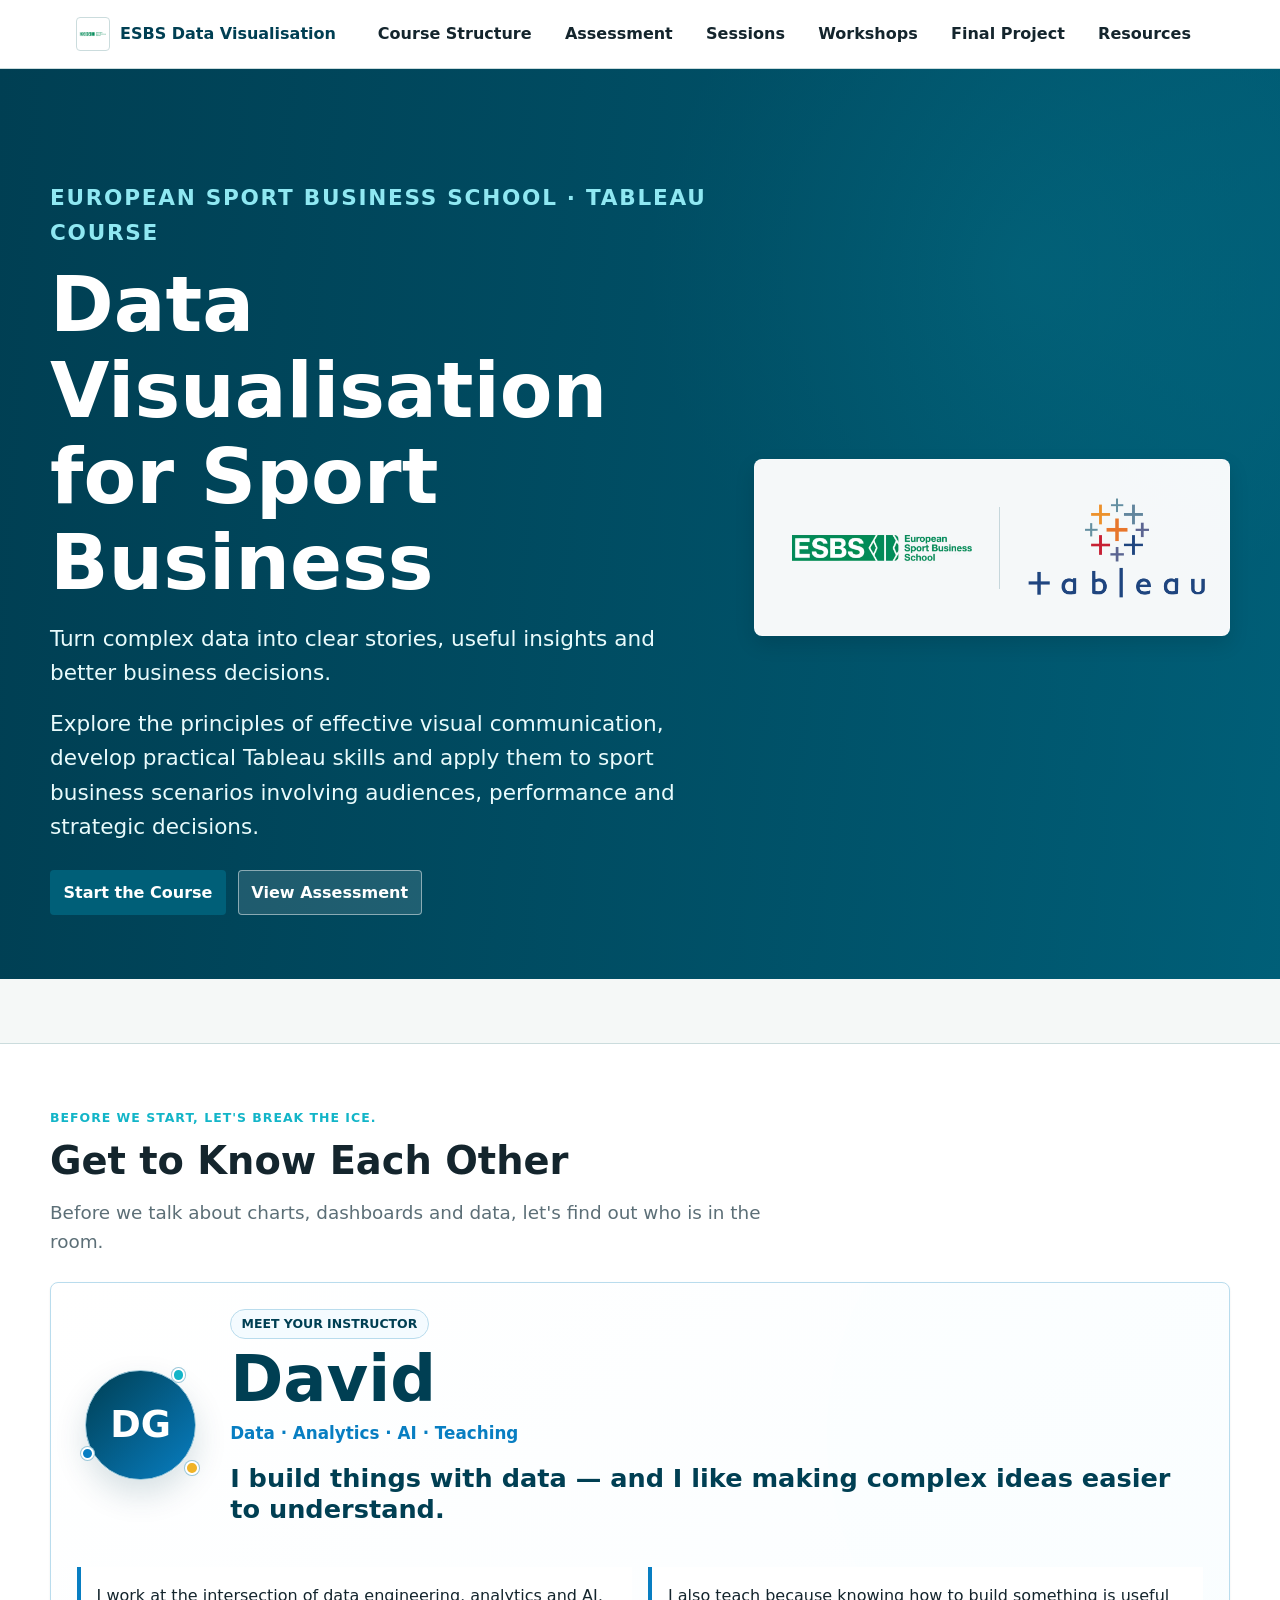
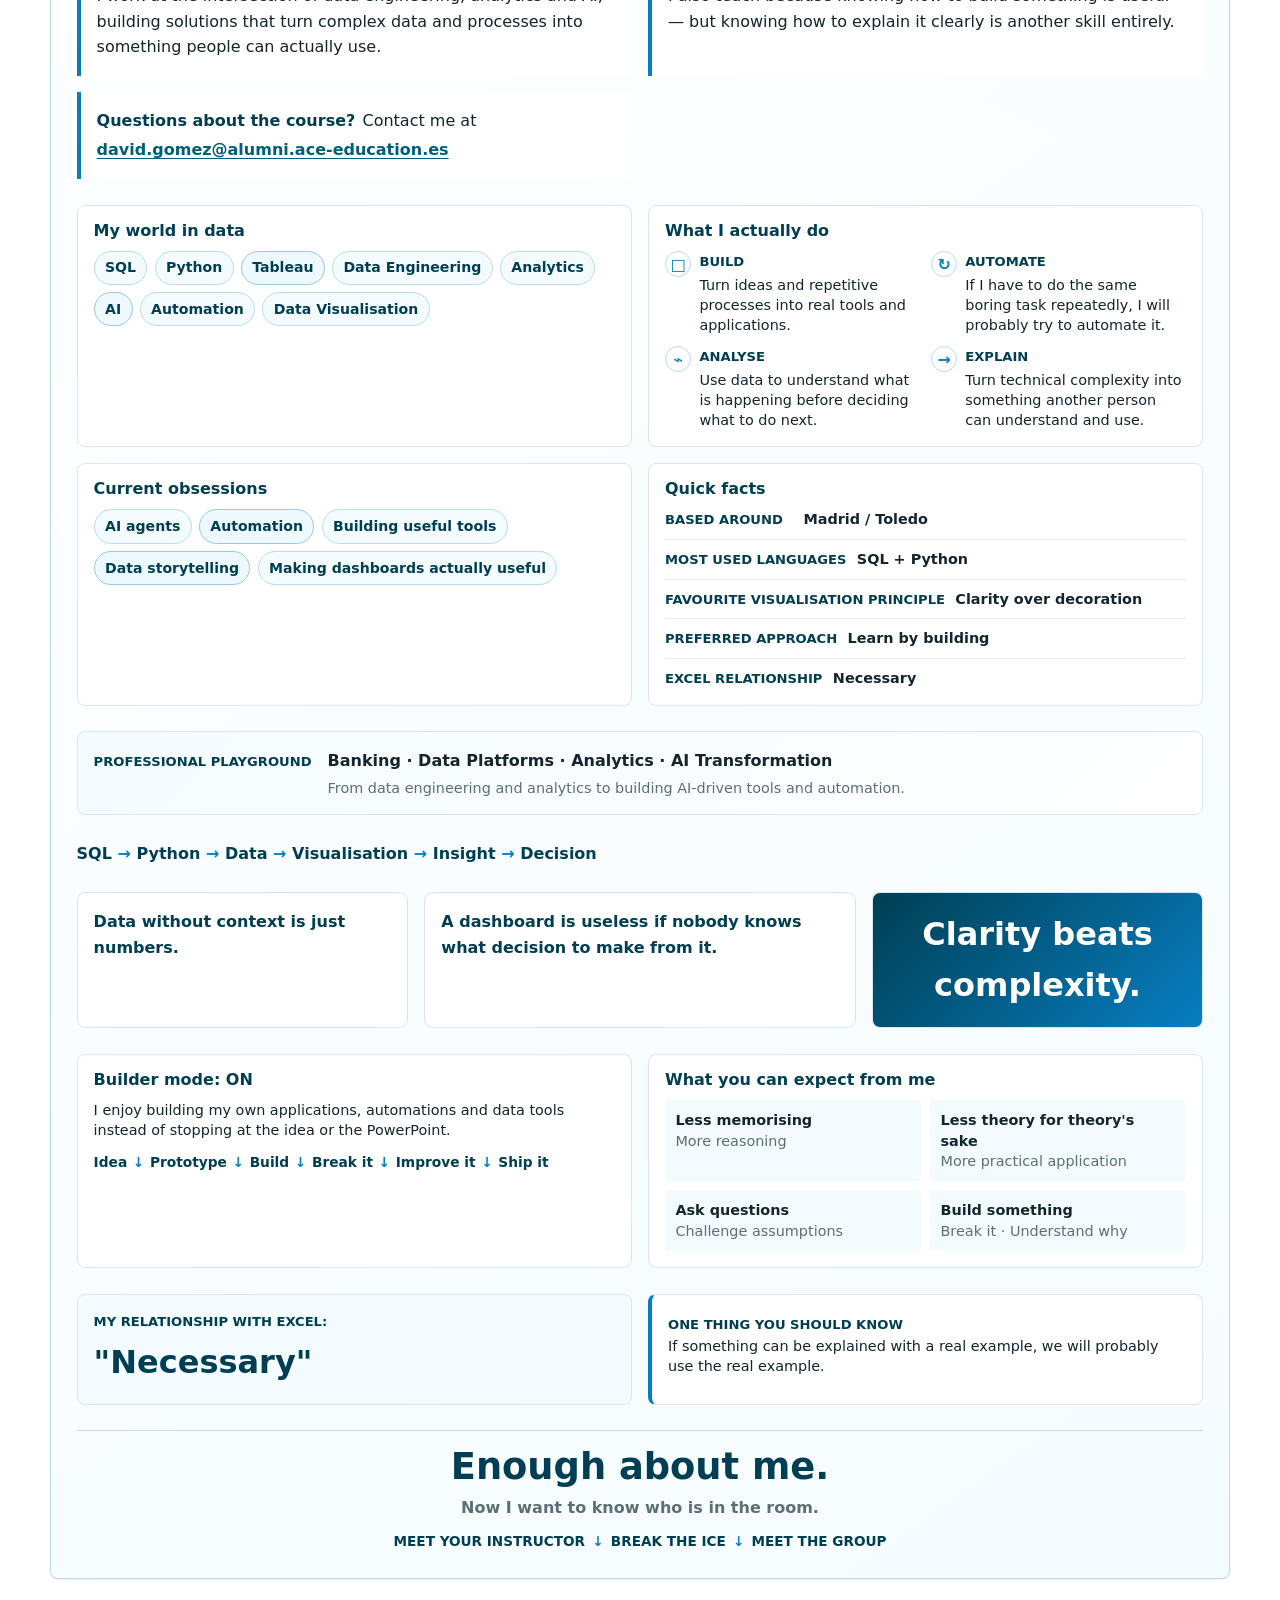
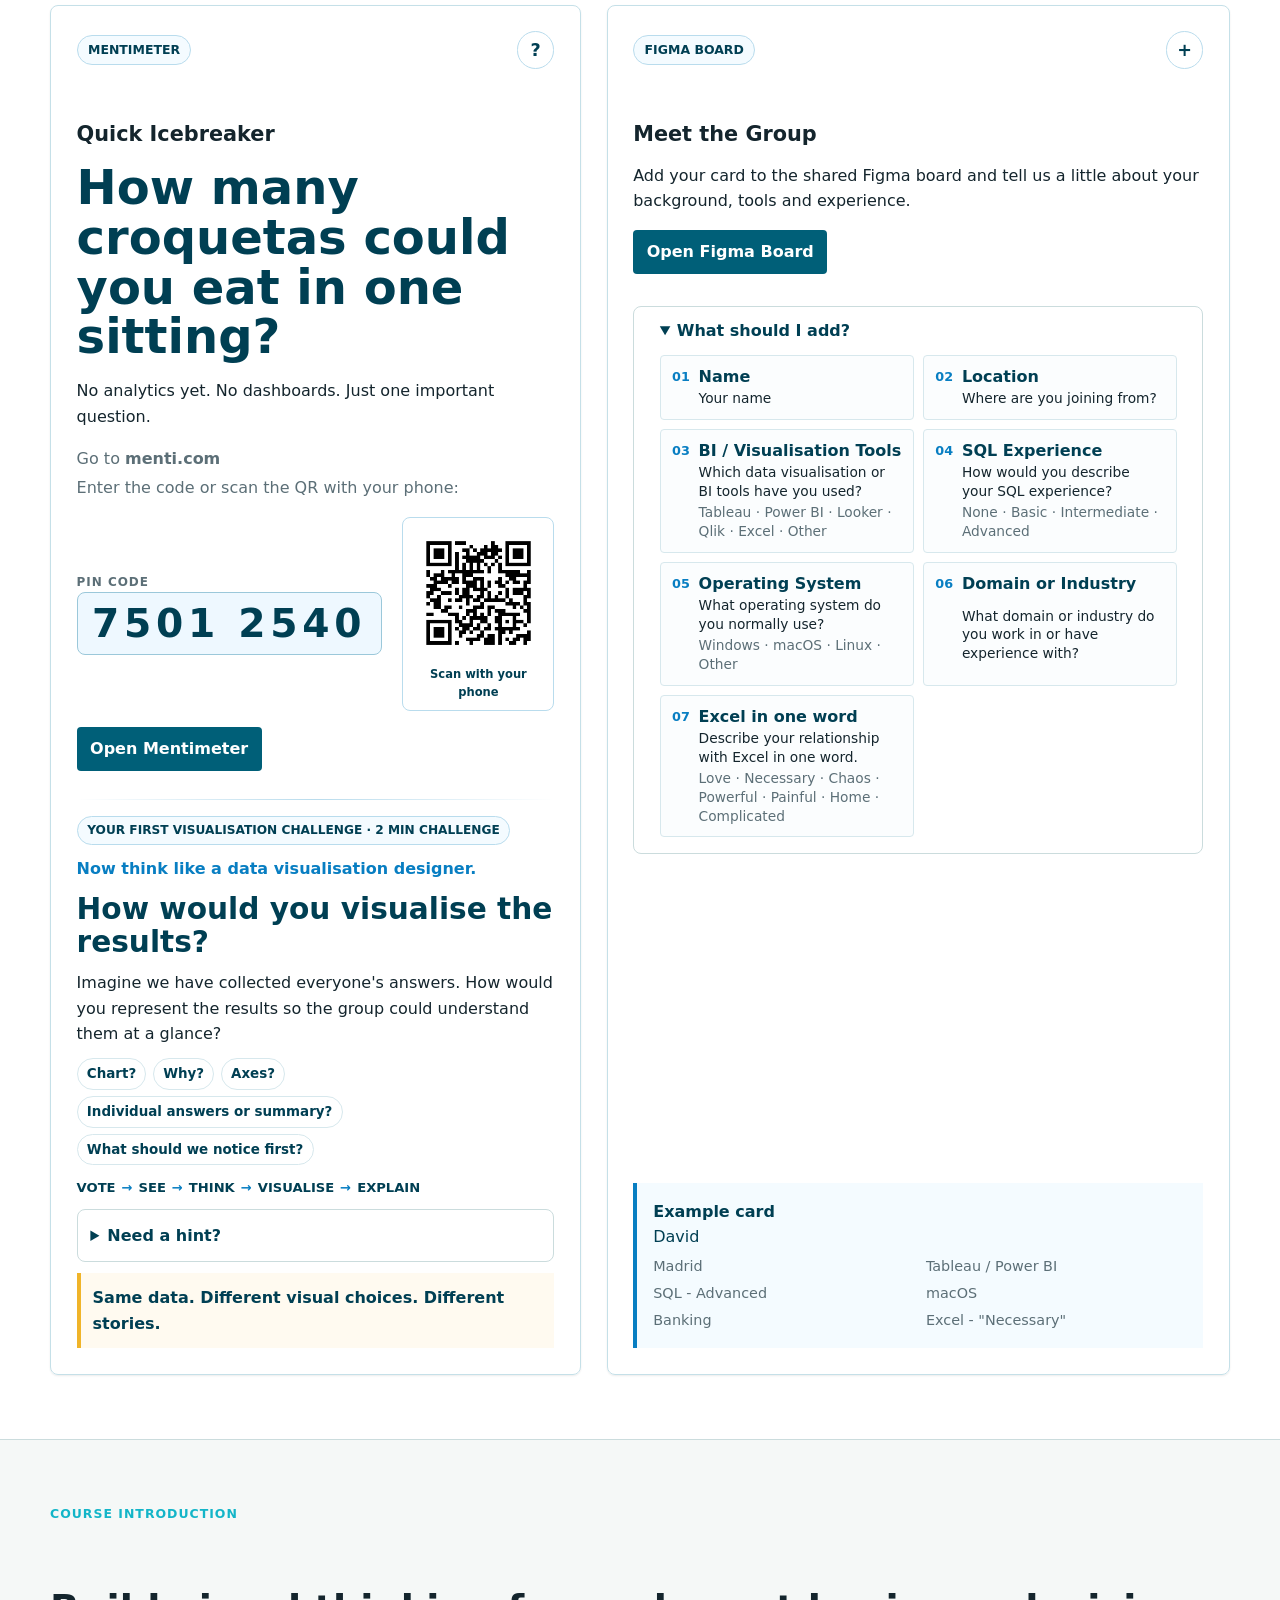
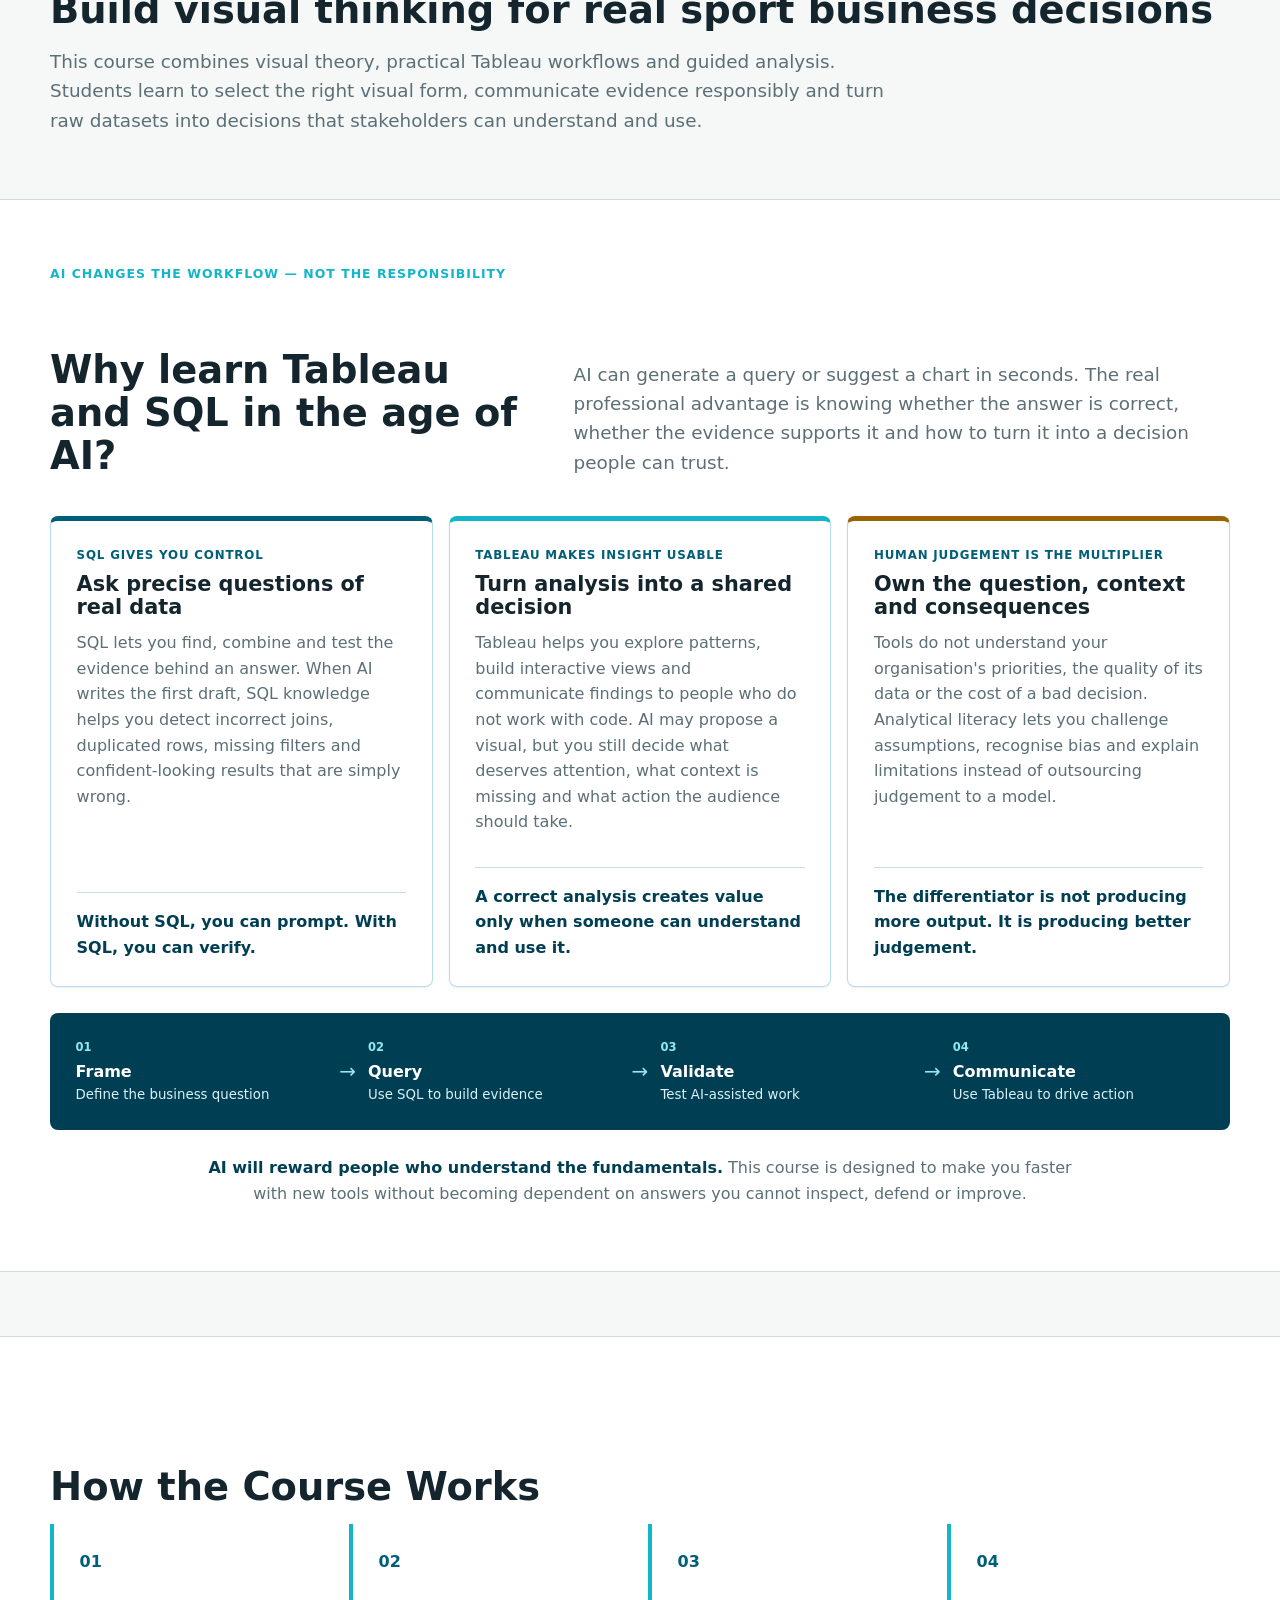
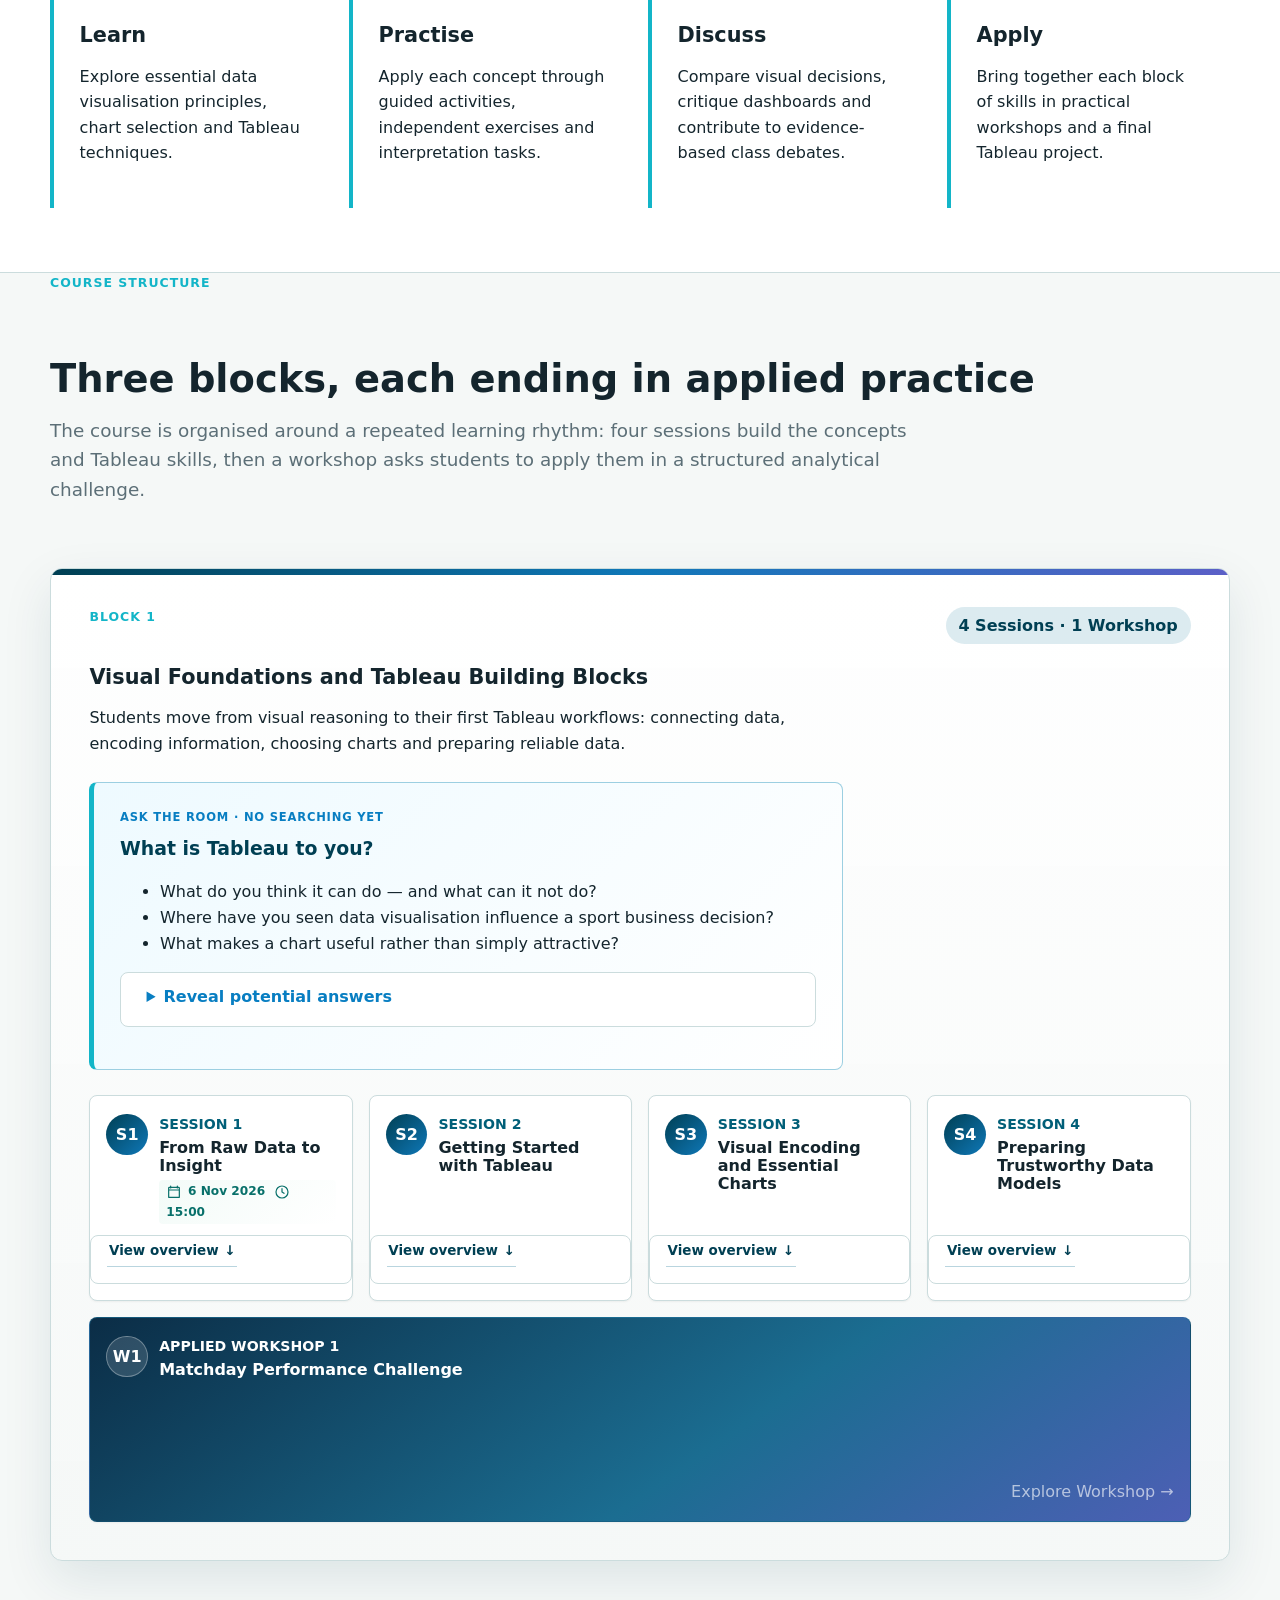
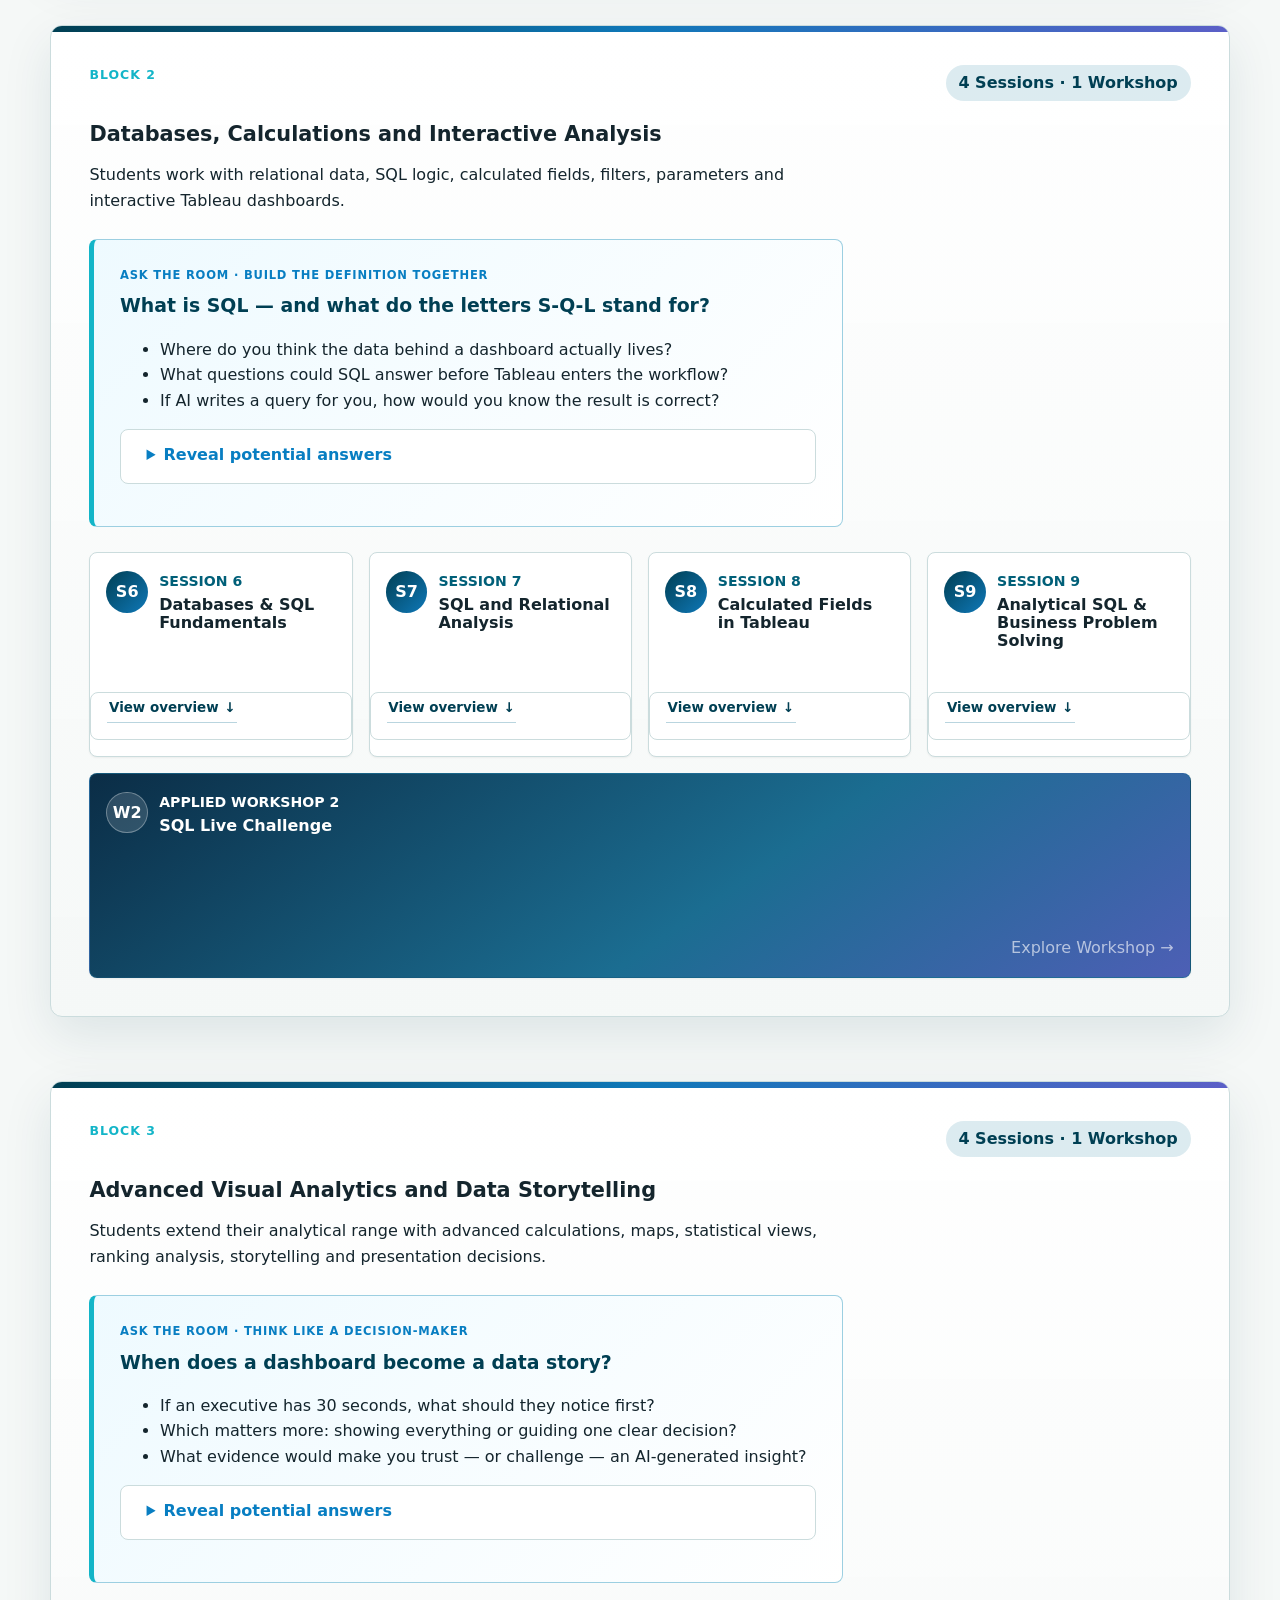
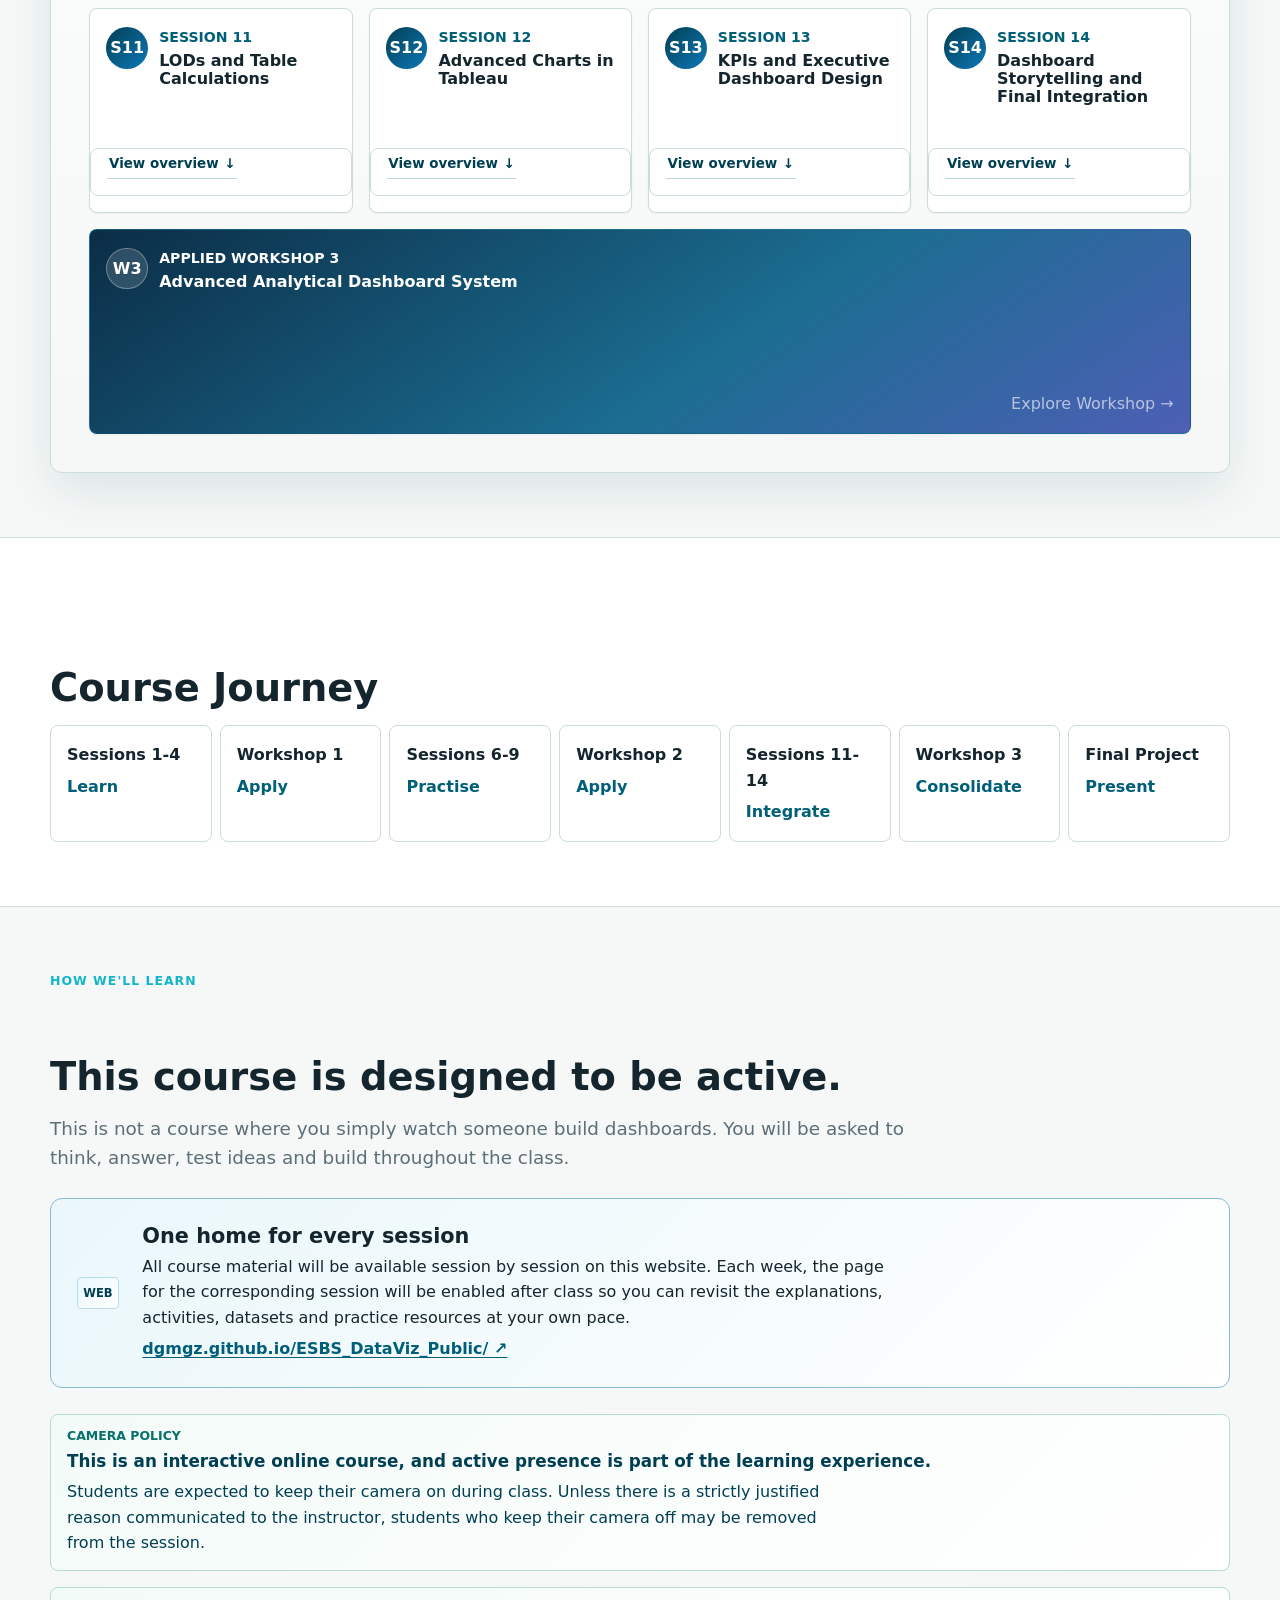
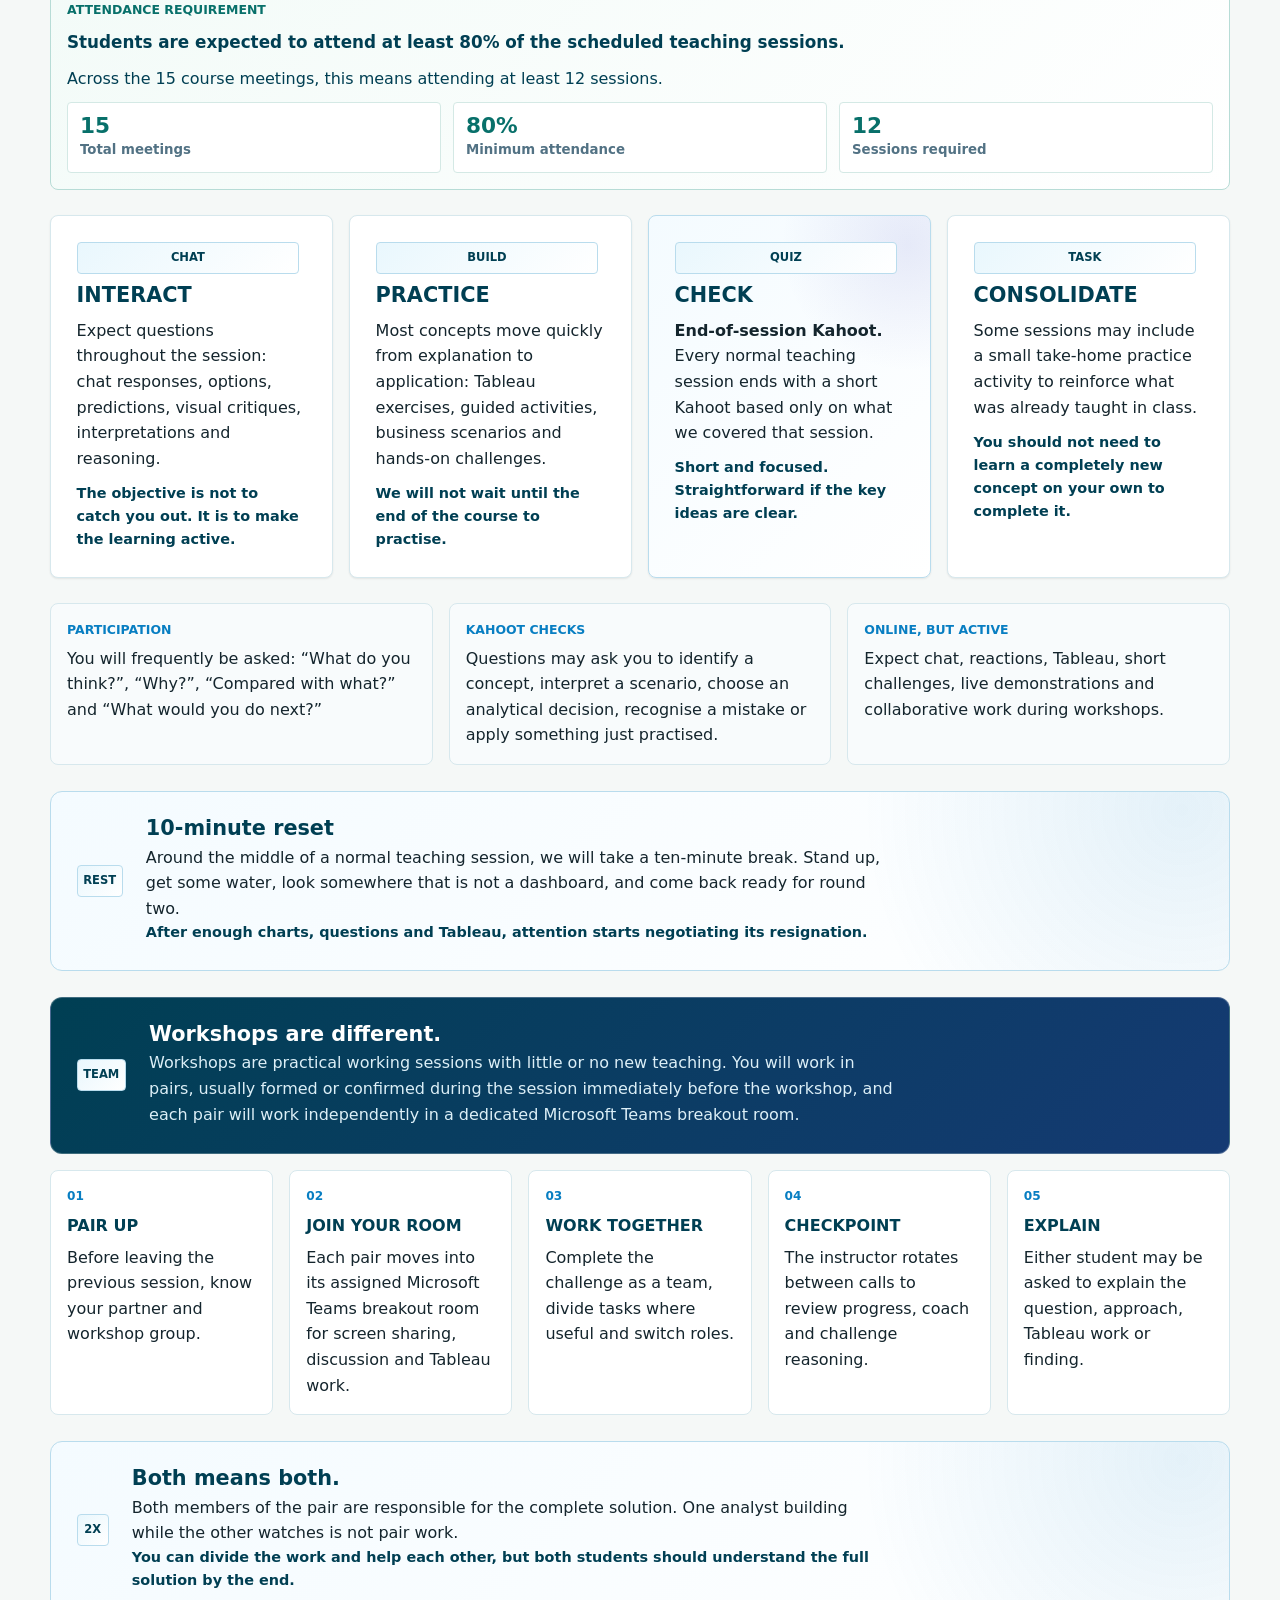
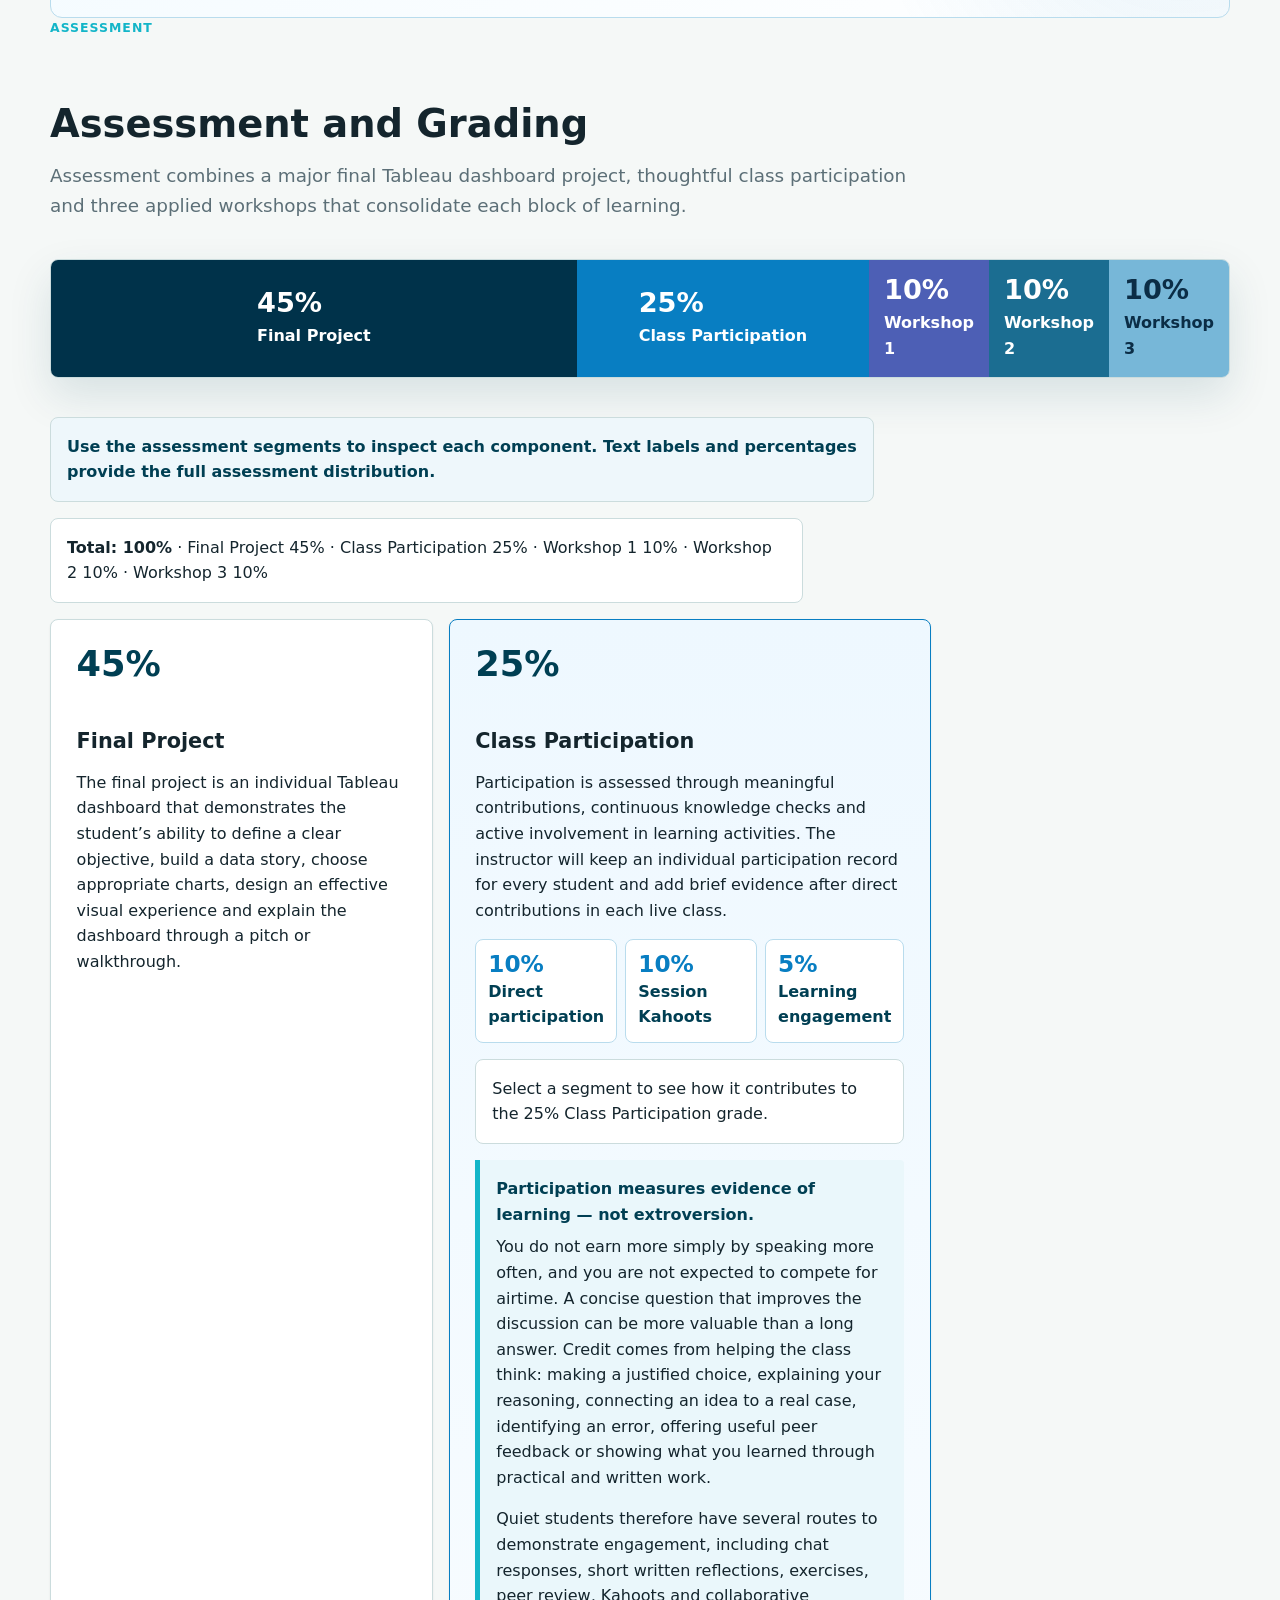
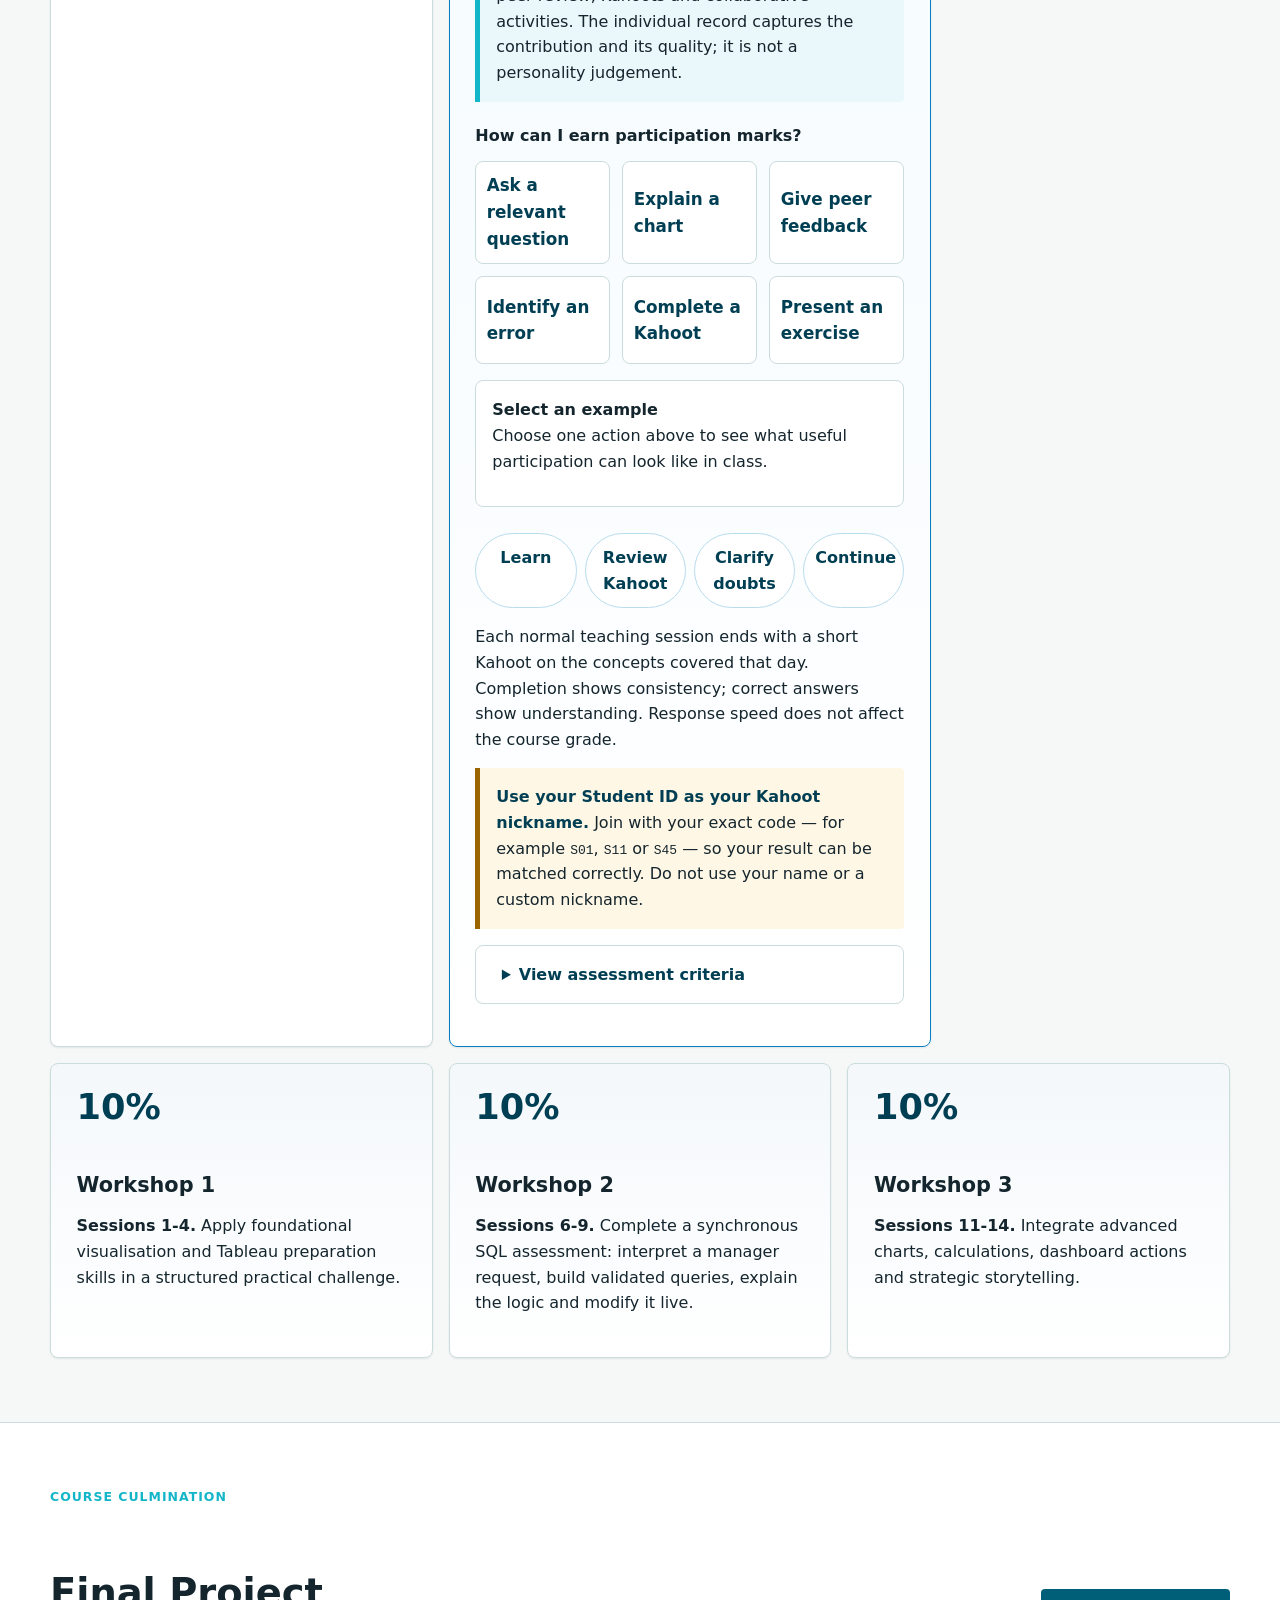
==== index.html @ 08953cab "Publish sanitized student site from 653f5c4" ====
<!doctype html>
<html lang="en">
<head>
  <meta charset="utf-8">
  <meta name="viewport" content="width=device-width, initial-scale=1">
  <title>Data Visualisation for Sport Business · ESBS</title>
  <link rel="stylesheet" href="assets/css/styles.css">
</head>
<body>
  <header class="site-header">
    <nav class="nav" aria-label="Main navigation">
      <a class="brand" href="index.html">
        <img class="brand-mark" src="assets/images/master-programme.webp" alt="Master's programme visual identity">
        <span>ESBS Data Visualisation</span>
      </a>
      <div class="nav-links">
        <a href="#course-structure">Course Structure</a>
        <a href="#assessment">Assessment</a>
        <div class="nav-dropdown" data-nav-menu>
          <button type="button" class="nav-menu-trigger" aria-expanded="false" aria-controls="sessions-menu">Sessions</button>
          <div class="nav-menu-panel" id="sessions-menu" hidden>
            <a href="sessions/session-01/index.html"><span>S01</span>From Raw Data to Insight</a>
            <span class="publication-unavailable" aria-disabled="true" title="Coming soon"><span>S02</span>Getting Started with Tableau</span>
            <span class="publication-unavailable" aria-disabled="true" title="Coming soon"><span>S03</span>Visual Encoding and Essential Charts</span>
            <span class="publication-unavailable" aria-disabled="true" title="Coming soon"><span>S04</span>Preparing Trustworthy Data Models</span>
            <span class="publication-unavailable" aria-disabled="true" title="Coming soon"><span>S06</span>Databases &amp; SQL Fundamentals</span>
            <span class="publication-unavailable" aria-disabled="true" title="Coming soon"><span>S07</span>SQL and Relational Analysis</span>
            <span class="publication-unavailable" aria-disabled="true" title="Coming soon"><span>S08</span>Calculated Fields in Tableau</span>
            <span class="publication-unavailable" aria-disabled="true" title="Coming soon"><span>S09</span>Analytical SQL &amp; Business Problem Solving</span>
            <span class="publication-unavailable" aria-disabled="true" title="Coming soon"><span>S11</span>LODs and Table Calculations</span>
            <span class="publication-unavailable" aria-disabled="true" title="Coming soon"><span>S12</span>Advanced Charts in Tableau</span>
            <span class="publication-unavailable" aria-disabled="true" title="Coming soon"><span>S13</span>KPIs and Executive Dashboard Design</span>
            <span class="publication-unavailable" aria-disabled="true" title="Coming soon"><span>S14</span>Dashboard Storytelling and Final Integration</span>
            <a class="nav-menu-all" href="#sessions">View all sessions</a>
          </div>
        </div>
        <div class="nav-dropdown" data-nav-menu>
          <button type="button" class="nav-menu-trigger" aria-expanded="false" aria-controls="workshops-menu">Workshops</button>
          <div class="nav-menu-panel" id="workshops-menu" hidden>
            <span class="publication-unavailable" aria-disabled="true" title="Coming soon"><span>W01</span>Matchday Performance Challenge</span>
            <span class="publication-unavailable" aria-disabled="true" title="Coming soon"><span>W02</span>Workshop 2</span>
            <span class="publication-unavailable" aria-disabled="true" title="Coming soon"><span>W03</span>Advanced Analytical Dashboard System</span>
            <a class="nav-menu-all" href="#workshops">View all workshops</a>
          </div>
        </div>
        <a href="#final-project">Final Project</a>
        <a href="#resources">Resources</a>
      </div>
    </nav>
  </header>

  <main>
    <section class="hero course-hero">
      <div class="hero-inner hero-grid">
        <div>
          <p class="eyebrow">European Sport Business School · Tableau course</p>
          <h1>Data Visualisation for Sport Business</h1>
          <p>Turn complex data into clear stories, useful insights and better business decisions.</p>
          <p>Explore the principles of effective visual communication, develop practical Tableau skills and apply them to sport business scenarios involving audiences, performance and strategic decisions.</p>
          <div class="hero-actions">
            <a class="button" href="#course-structure">Start the Course</a>
            <a class="button secondary" href="#assessment">View Assessment</a>
          </div>
        </div>
        <figure class="hero-visual corporate-hero-visual" aria-label="Tableau and master's programme visual identity">
          <div class="brand-image-card master-card">
            <img src="assets/images/master-programme.webp" alt="Master's programme visual identity for the sport business course">
          </div>
          <div class="brand-connector" aria-hidden="true"></div>
          <div class="brand-image-card tableau-card">
            <img src="assets/images/tableau-corporate.webp" alt="Tableau visual analytics corporate mark">
          </div>
        </figure>
      </div>
    </section>

    <section class="section-band get-to-know-section" aria-labelledby="get-to-know-title">
      <div class="container">
        <div class="get-to-know-heading">
          <p class="eyebrow">Before we start, let's break the ice.</p>
          <h2 id="get-to-know-title">Get to Know Each Other</h2>
          <p class="lead">Before we talk about charts, dashboards and data, let's find out who is in the room.</p>
        </div>

        <article class="instructor-profile-card" aria-labelledby="instructor-profile-title">
          <div class="instructor-hero">
            <div class="instructor-avatar-wrap" aria-hidden="true">
              <span class="instructor-avatar">DG</span>
              <span class="avatar-node node-one"></span>
              <span class="avatar-node node-two"></span>
              <span class="avatar-node node-three"></span>
            </div>
            <div>
              <p class="activity-label">Meet Your Instructor</p>
              <h3 id="instructor-profile-title">David</h3>
              <p class="instructor-headline">Data · Analytics · AI · Teaching</p>
              <p class="instructor-subheadline">I build things with data — and I like making complex ideas easier to understand.</p>
            </div>
          </div>

          <div class="instructor-intro">
            <p>I work at the intersection of data engineering, analytics and AI, building solutions that turn complex data and processes into something people can actually use.</p>
            <p>I also teach because knowing how to build something is useful — but knowing how to explain it clearly is another skill entirely.</p>
            <p class="instructor-contact"><span>Questions about the course?</span> Contact me at <a href="mailto:david.gomez@alumni.ace-education.es">david.gomez@alumni.ace-education.es</a></p>
          </div>

          <div class="instructor-profile-grid">
            <section class="instructor-panel data-world" aria-labelledby="data-world-title">
              <h4 id="data-world-title">My world in data</h4>
              <div class="skill-cloud" aria-label="David's data world">
                <span>SQL</span>
                <span>Python</span>
                <span>Tableau</span>
                <span>Data Engineering</span>
                <span>Analytics</span>
                <span>AI</span>
                <span>Automation</span>
                <span>Data Visualisation</span>
              </div>
            </section>

            <section class="instructor-panel actually-do" aria-labelledby="actually-do-title">
              <h4 id="actually-do-title">What I actually do</h4>
              <div class="do-grid">
                <div><span aria-hidden="true">□</span><strong>Build</strong><p>Turn ideas and repetitive processes into real tools and applications.</p></div>
                <div><span aria-hidden="true">↻</span><strong>Automate</strong><p>If I have to do the same boring task repeatedly, I will probably try to automate it.</p></div>
                <div><span aria-hidden="true">⌁</span><strong>Analyse</strong><p>Use data to understand what is happening before deciding what to do next.</p></div>
                <div><span aria-hidden="true">→</span><strong>Explain</strong><p>Turn technical complexity into something another person can understand and use.</p></div>
              </div>
            </section>

            <section class="instructor-panel obsession-panel" aria-labelledby="obsessions-title">
              <h4 id="obsessions-title">Current obsessions</h4>
              <div class="obsession-chips">
                <span>AI agents</span>
                <span>Automation</span>
                <span>Building useful tools</span>
                <span>Data storytelling</span>
                <span>Making dashboards actually useful</span>
              </div>
            </section>

            <section class="instructor-panel facts-panel" aria-labelledby="quick-facts-title">
              <h4 id="quick-facts-title">Quick facts</h4>
              <dl class="quick-facts">
                <div><dt>Based around</dt><dd>Madrid / Toledo</dd></div>
                <div><dt>Most used languages</dt><dd>SQL + Python</dd></div>
                <div><dt>Favourite visualisation principle</dt><dd>Clarity over decoration</dd></div>
                <div><dt>Preferred approach</dt><dd>Learn by building</dd></div>
                <div><dt>Excel relationship</dt><dd>Necessary</dd></div>
              </dl>
            </section>
          </div>

          <div class="professional-strip">
            <span>Professional playground</span>
            <strong>Banking · Data Platforms · Analytics · AI Transformation</strong>
            <p>From data engineering and analytics to building AI-driven tools and automation.</p>
          </div>

          <div class="instructor-flow" aria-label="Course data thinking flow">
            <span>SQL</span><span>Python</span><span>Data</span><span>Visualisation</span><span>Insight</span><span>Decision</span>
          </div>

          <div class="principle-grid" aria-label="How David thinks about data">
            <p>Data without context is just numbers.</p>
            <p>A dashboard is useless if nobody knows what decision to make from it.</p>
            <p class="featured-principle">Clarity beats complexity.</p>
          </div>

          <div class="builder-teaching-grid">
            <section class="builder-mode" aria-labelledby="builder-mode-title">
              <h4 id="builder-mode-title">Builder mode: ON</h4>
              <p>I enjoy building my own applications, automations and data tools instead of stopping at the idea or the PowerPoint.</p>
              <div class="build-steps" aria-label="Builder mode steps">
                <span>Idea</span>
                <span>Prototype</span>
                <span>Build</span>
                <span>Break it</span>
                <span>Improve it</span>
                <span>Ship it</span>
              </div>
            </section>

            <section class="teaching-style" aria-labelledby="teaching-style-title">
              <h4 id="teaching-style-title">What you can expect from me</h4>
              <div>
                <p><strong>Less memorising</strong><span>More reasoning</span></p>
                <p><strong>Less theory for theory's sake</strong><span>More practical application</span></p>
                <p><strong>Ask questions</strong><span>Challenge assumptions</span></p>
                <p><strong>Build something</strong><span>Break it · Understand why</span></p>
              </div>
            </section>
          </div>

          <div class="instructor-callouts">
            <div class="excel-callout"><span>My relationship with Excel:</span><strong>"Necessary"</strong></div>
            <div class="example-callout"><span>One thing you should know</span><p>If something can be explained with a real example, we will probably use the real example.</p></div>
          </div>

          <div class="student-transition">
            <strong>Enough about me.</strong>
            <span>Now I want to know who is in the room.</span>
            <div aria-hidden="true"><span>Meet your instructor</span><span>Break the ice</span><span>Meet the group</span></div>
          </div>
        </article>

        <div class="icebreaker-grid">
          <article class="icebreaker-card mentimeter-card">
            <div class="icebreaker-card-top">
              <span class="activity-label">Mentimeter</span>
              <span class="activity-icon" aria-hidden="true">?</span>
            </div>
            <h3>Quick Icebreaker</h3>
            <p class="icebreaker-question">How many croquetas could you eat in one sitting?</p>
            <p>No analytics yet. No dashboards. Just one important question.</p>

            <div class="menti-steps" aria-label="Mentimeter access instructions">
              <span>Go to <strong>menti.com</strong></span>
              <span>Enter the code or scan the QR with your phone:</span>
            </div>
            <div class="menti-access-options">
              <div>
                <p class="menti-option-label">PIN code</p>
                <p class="menti-code" aria-label="Mentimeter code 7501 2540">7501 2540</p>
              </div>
              <a class="menti-qr-link" href="https://www.menti.com/alrp4ru36o5m" target="_blank" rel="noopener noreferrer" aria-label="Open Mentimeter participation page">
                <img src="assets/images/mentimeter-qr.png" alt="QR code to join the Mentimeter icebreaker">
                <span>Scan with your phone</span>
              </a>
            </div>
            <a class="button" href="https://www.menti.com/alrp4ru36o5m" target="_blank" rel="noopener noreferrer">Open Mentimeter</a>

            <div class="visualisation-challenge">
              <div class="challenge-divider" aria-hidden="true"></div>
              <span class="challenge-label">Your first visualisation challenge · 2 min challenge</span>
              <p class="challenge-kicker">Now think like a data visualisation designer.</p>
              <h4>How would you visualise the results?</h4>
              <p>Imagine we have collected everyone's answers. How would you represent the results so the group could understand them at a glance?</p>
              <div class="challenge-prompts" aria-label="Visualisation reasoning prompts">
                <span>Chart?</span>
                <span>Why?</span>
                <span>Axes?</span>
                <span>Individual answers or summary?</span>
                <span>What should we notice first?</span>
              </div>
              <div class="challenge-flow" aria-label="Mini challenge flow">
                <span>Vote</span><span>See</span><span>Think</span><span>Visualise</span><span>Explain</span>
              </div>
              <details class="challenge-hint">
                <summary>Need a hint?</summary>
                <p>Think about the type of data you collected and the question you want the visualisation to answer.</p>
              </details>
              <p class="challenge-closing">Same data. Different visual choices. Different stories.</p>
            </div>
          </article>

          <article class="icebreaker-card figma-card">
            <div class="icebreaker-card-top">
              <span class="activity-label">Figma Board</span>
              <span class="activity-icon" aria-hidden="true">+</span>
            </div>
            <h3>Meet the Group</h3>
            <p>Add your card to the shared Figma board and tell us a little about your background, tools and experience.</p>
            <!-- Update the shared Figma board URL in this link when needed. -->
            <a class="button" href="https://www.figma.com/board/gl0DrzUAUylT3jhgAyg0Al/Get-to-Know-Each-Other-Wall?node-id=0-1&amp;t=DsVsqWV1rJL736Fv-1" target="_blank" rel="noopener noreferrer">Open Figma Board</a>

            <details class="figma-prompts" open>
              <summary>What should I add?</summary>
              <div class="figma-prompt-grid">
                <div><span>01</span><strong>Name</strong><p>Your name</p></div>
                <div><span>02</span><strong>Location</strong><p>Where are you joining from?</p></div>
                <div><span>03</span><strong>BI / Visualisation Tools</strong><p>Which data visualisation or BI tools have you used? <em>Tableau · Power BI · Looker · Qlik · Excel · Other</em></p></div>
                <div><span>04</span><strong>SQL Experience</strong><p>How would you describe your SQL experience? <em>None · Basic · Intermediate · Advanced</em></p></div>
                <div><span>05</span><strong>Operating System</strong><p>What operating system do you normally use? <em>Windows · macOS · Linux · Other</em></p></div>
                <div><span>06</span><strong>Domain or Industry</strong><p>What domain or industry do you work in or have experience with?</p></div>
                <div><span>07</span><strong>Excel in one word</strong><p>Describe your relationship with Excel in one word. <em>Love · Necessary · Chaos · Powerful · Painful · Home · Complicated</em></p></div>
              </div>
            </details>

            <div class="figma-example" aria-label="Example student card">
              <strong>Example card</strong>
              <p>David</p>
              <ul>
                <li>Madrid</li>
                <li>Tableau / Power BI</li>
                <li>SQL - Advanced</li>
                <li>macOS</li>
                <li>Banking</li>
                <li>Excel - "Necessary"</li>
              </ul>
            </div>
          </article>
        </div>
      </div>
    </section>

    <section class="container intro-section">
      <p class="eyebrow">Course Introduction</p>
      <h2>Build visual thinking for real sport business decisions</h2>
      <p class="lead">This course combines visual theory, practical Tableau workflows and guided analysis. Students learn to select the right visual form, communicate evidence responsibly and turn raw datasets into decisions that stakeholders can understand and use.</p>
    </section>

    <section class="section-band future-skills-section" id="why-tableau-sql" aria-labelledby="future-skills-title">
      <div class="container">
        <div class="future-skills-heading">
          <div>
            <p class="eyebrow">AI changes the workflow — not the responsibility</p>
            <h2 id="future-skills-title">Why learn Tableau and SQL in the age of AI?</h2>
          </div>
          <p class="lead">AI can generate a query or suggest a chart in seconds. The real professional advantage is knowing whether the answer is correct, whether the evidence supports it and how to turn it into a decision people can trust.</p>
        </div>

        <div class="future-skills-grid">
          <article class="future-skill-card sql-skill-card">
            <span class="future-skill-label">SQL gives you control</span>
            <h3>Ask precise questions of real data</h3>
            <p>SQL lets you find, combine and test the evidence behind an answer. When AI writes the first draft, SQL knowledge helps you detect incorrect joins, duplicated rows, missing filters and confident-looking results that are simply wrong.</p>
            <strong>Without SQL, you can prompt. With SQL, you can verify.</strong>
          </article>

          <article class="future-skill-card tableau-skill-card">
            <span class="future-skill-label">Tableau makes insight usable</span>
            <h3>Turn analysis into a shared decision</h3>
            <p>Tableau helps you explore patterns, build interactive views and communicate findings to people who do not work with code. AI may propose a visual, but you still decide what deserves attention, what context is missing and what action the audience should take.</p>
            <strong>A correct analysis creates value only when someone can understand and use it.</strong>
          </article>

          <article class="future-skill-card human-skill-card">
            <span class="future-skill-label">Human judgement is the multiplier</span>
            <h3>Own the question, context and consequences</h3>
            <p>Tools do not understand your organisation's priorities, the quality of its data or the cost of a bad decision. Analytical literacy lets you challenge assumptions, recognise bias and explain limitations instead of outsourcing judgement to a model.</p>
            <strong>The differentiator is not producing more output. It is producing better judgement.</strong>
          </article>
        </div>

        <div class="ai-workflow" aria-label="Modern analytics workflow with AI, SQL and Tableau">
          <div><span>01</span><strong>Frame</strong><small>Define the business question</small></div>
          <i aria-hidden="true">→</i>
          <div><span>02</span><strong>Query</strong><small>Use SQL to build evidence</small></div>
          <i aria-hidden="true">→</i>
          <div><span>03</span><strong>Validate</strong><small>Test AI-assisted work</small></div>
          <i aria-hidden="true">→</i>
          <div><span>04</span><strong>Communicate</strong><small>Use Tableau to drive action</small></div>
        </div>

        <p class="future-skills-closing"><strong>AI will reward people who understand the fundamentals.</strong> This course is designed to make you faster with new tools without becoming dependent on answers you cannot inspect, defend or improve.</p>
      </div>
    </section>

    <section class="section-band" id="how-it-works">
      <div class="container">
        <h2>How the Course Works</h2>
        <div class="method-grid">
          <article class="method-card">
            <span class="method-number">01</span>
            <h3>Learn</h3>
            <p>Explore essential data visualisation principles, chart selection and Tableau techniques.</p>
          </article>
          <article class="method-card">
            <span class="method-number">02</span>
            <h3>Practise</h3>
            <p>Apply each concept through guided activities, independent exercises and interpretation tasks.</p>
          </article>
          <article class="method-card">
            <span class="method-number">03</span>
            <h3>Discuss</h3>
            <p>Compare visual decisions, critique dashboards and contribute to evidence-based class debates.</p>
          </article>
          <article class="method-card">
            <span class="method-number">04</span>
            <h3>Apply</h3>
            <p>Bring together each block of skills in practical workshops and a final Tableau project.</p>
          </article>
        </div>
      </div>
    </section>

    <section class="container" id="course-structure">
      <p class="eyebrow">Course Structure</p>
      <h2>Three blocks, each ending in applied practice</h2>
      <p class="lead">The course is organised around a repeated learning rhythm: four sessions build the concepts and Tableau skills, then a workshop asks students to apply them in a structured analytical challenge.</p>

      <section class="course-block" id="sessions">
        <div class="block-heading">
          <div>
            <p class="eyebrow">Block 1</p>
            <h3>Visual Foundations and Tableau Building Blocks</h3>
            <p>Students move from visual reasoning to their first Tableau workflows: connecting data, encoding information, choosing charts and preparing reliable data.</p>
            <aside class="block-discussion" aria-label="Block 1 opening discussion">
              <span>Ask the room · No searching yet</span>
              <strong>What is Tableau to you?</strong>
              <ul>
                <li>What do you think it can do — and what can it not do?</li>
                <li>Where have you seen data visualisation influence a sport business decision?</li>
                <li>What makes a chart useful rather than simply attractive?</li>
              </ul>
              <details><summary>Reveal potential answers</summary><div class="potential-answers"><p><strong>Tableau can be described as:</strong></p><ul><li>A visual analytics platform for exploring data and building interactive dashboards.</li><li>A bridge between raw data and a business conversation: it helps people see patterns, comparisons, changes and exceptions.</li><li>A tool for analysis and communication, not a substitute for a clear question, reliable data or human judgement.</li></ul><p><strong>A useful chart</strong> answers a relevant question, fits the data, makes the important comparison easy to see and gives the audience enough context to interpret it responsibly. An attractive chart can still be useless or misleading.</p><p><strong>Sport business examples:</strong> ticket demand by match, sponsorship exposure, fan segmentation, player availability, venue operations, media performance or commercial KPIs.</p></div></details>
            </aside>
          </div>
          <span class="block-meta">4 Sessions · 1 Workshop</span>
        </div>
        <div class="session-sequence">
          <article class="session-card">
            <div class="session-card-header">
              <span class="session-code" aria-hidden="true">S1</span>
              <div>
                <p class="session-number">Session 1</p>
                <h4>From Raw Data to Insight</h4>
              </div>
            </div>
            <details class="session-details">
              <summary>
                <span class="summary-open">View overview</span>
                <span class="summary-close">Hide overview</span>
                <span class="summary-icon" aria-hidden="true">↓</span>
              </summary>
              <div class="session-overview-content">
                <p class="session-intro">Discover how data becomes meaningful information for business decisions.</p>
                <p class="session-description">This session introduces the role of data visualisation in transforming raw information into insight. Students explore how data, visual design, audience and decision context work together to create meaningful communication.</p>
                <div class="session-topics">
                  <p>Key topics</p>
                  <ul><li>Data and insight</li><li>Audience and purpose</li><li>Good and misleading charts</li><li>Tableau foundations</li></ul>
                </div>
                <p><strong>Learning outcome:</strong> explain how visual context turns data into decisions.</p>
                <a href="sessions/session-01/index.html">Explore Session</a>
              </div>
            </details>
          </article>
          <article class="session-card">
            <div class="session-card-header">
              <span class="session-code" aria-hidden="true">S2</span>
              <div>
                <p class="session-number">Session 2</p>
                <h4>Getting Started with Tableau</h4>
              </div>
            </div>
            <details class="session-details">
              <summary>
                <span class="summary-open">View overview</span>
                <span class="summary-close">Hide overview</span>
                <span class="summary-icon" aria-hidden="true">↓</span>
              </summary>
              <div class="session-overview-content">
                <p class="session-intro">Get Tableau ready and build a first reviewable workbook.</p>
                <p class="session-description">Students compare Tableau Public and the desktop app, inspect the Sport Business CSV, connect the data, check Tableau’s field interpretation, organise the Data Pane, build a first useful view and publish it for review.</p>
                <div class="session-topics">
                  <p>Key topics</p>
                  <ul><li>Tableau setup</li><li>CSV grain and data types</li><li>Dimensions and measures</li><li>Organise, build and publish</li></ul>
                </div>
                <p><strong>Learning outcome:</strong> prepare, organise and publish a first Tableau workbook using the course dataset.</p>
                <span class="publication-unavailable" aria-disabled="true" title="Coming soon">Explore Session</span>
              </div>
            </details>
          </article>
          <article class="session-card">
            <div class="session-card-header">
              <span class="session-code" aria-hidden="true">S3</span>
              <div>
                <p class="session-number">Session 3</p>
                <h4>Visual Encoding and Essential Charts</h4>
              </div>
            </div>
            <details class="session-details">
              <summary>
                <span class="summary-open">View overview</span>
                <span class="summary-close">Hide overview</span>
                <span class="summary-icon" aria-hidden="true">↓</span>
              </summary>
              <div class="session-overview-content">
                <p class="session-intro">Choose visual forms that answer the business question.</p>
                <p class="session-description">Students move from a first Tableau view to intentional chart judgement: visual encoding, dashboard hierarchy and performance, bar charts for comparison, line charts for trends, dual-line caution and maps when geography matters.</p>
                <div class="session-topics">
                  <p>Key topics</p>
                  <ul><li>Visual encoding</li><li>Dashboard judgement</li><li>Bar and line charts</li><li>Dual lines and maps</li></ul>
                </div>
                <p><strong>Learning outcome:</strong> build and defend essential Tableau charts using the Sport Business dataset.</p>
                <span class="publication-unavailable" aria-disabled="true" title="Coming soon">Explore Session</span>
              </div>
            </details>
          </article>
          <article class="session-card">
            <div class="session-card-header">
              <span class="session-code" aria-hidden="true">S4</span>
              <div>
                <p class="session-number">Session 4</p>
                <h4>Preparing Trustworthy Data Models</h4>
              </div>
            </div>
            <details class="session-details">
              <summary>
                <span class="summary-open">View overview</span>
                <span class="summary-close">Hide overview</span>
                <span class="summary-icon" aria-hidden="true">↓</span>
              </summary>
              <div class="session-overview-content">
                <p class="session-intro">Prepare, model and test data before Workshop 1.</p>
                <p class="session-description">This session shows why a well-designed chart can still be wrong if the data model is weak. Students inspect raw Sport Business files, clean fields, identify keys and grain, choose joins, unions or relationships, and test for duplicated rows or inflated totals.</p>
                <div class="session-topics">
                  <p>Key topics</p>
                  <ul><li>Raw-file triage</li><li>Cleaning and validation</li><li>Joins, unions and relationships</li><li>Keys, grain and cardinality</li></ul>
                </div>
                <p><strong>Learning outcome:</strong> build and publish a tested Tableau data model that supports trustworthy visuals.</p>
                <span class="publication-unavailable" aria-disabled="true" title="Coming soon">Explore Session</span>
              </div>
            </details>
          </article>
          <article class="session-card workshop-card" id="workshops">
            <div class="session-card-header">
              <span class="session-code" aria-hidden="true">W1</span>
              <div>
                <p class="session-number">Applied Workshop 1</p>
                <h4>Matchday Performance Challenge</h4>
              </div>
            </div>
            <div class="workshop-card-action">
              <span class="publication-unavailable" aria-disabled="true" title="Coming soon">Explore Workshop <span aria-hidden="true">→</span></span>
            </div>
          </article>
        </div>
      </section>

      <section class="course-block">
        <div class="block-heading">
          <div>
            <p class="eyebrow">Block 2</p>
            <h3>Databases, Calculations and Interactive Analysis</h3>
            <p>Students work with relational data, SQL logic, calculated fields, filters, parameters and interactive Tableau dashboards.</p>
            <aside class="block-discussion" aria-label="Block 2 opening discussion">
              <span>Ask the room · Build the definition together</span>
              <strong>What is SQL — and what do the letters S-Q-L stand for?</strong>
              <ul>
                <li>Where do you think the data behind a dashboard actually lives?</li>
                <li>What questions could SQL answer before Tableau enters the workflow?</li>
                <li>If AI writes a query for you, how would you know the result is correct?</li>
              </ul>
              <details><summary>Reveal potential answers</summary><div class="potential-answers"><p><strong>SQL means Structured Query Language.</strong> It is the language used to retrieve, filter, combine, aggregate and modify data stored in relational databases.</p><ul><li>Dashboard data commonly lives in operational databases, cloud data warehouses or analytical data platforms — not inside the finished chart.</li><li>SQL can answer questions such as revenue by matchday, average attendance by competition, customers with repeat purchases or the relationship between campaign and ticket sales.</li><li>Before accepting AI-generated SQL, check the tables and fields, join keys, row counts, filters, nulls, duplicates, aggregation level and a small sample against a known result.</li></ul><p>SQL prepares and validates the evidence; Tableau helps explore and communicate it.</p></div></details>
            </aside>
          </div>
          <span class="block-meta">4 Sessions · 1 Workshop</span>
        </div>
        <div class="session-sequence">
          <article class="session-card">
            <div class="session-card-header">
              <span class="session-code" aria-hidden="true">S6</span>
              <div>
                <p class="session-number">Session 6</p>
                <h4>Databases &amp; SQL Fundamentals</h4>
              </div>
            </div>
            <details class="session-details">
              <summary>
                <span class="summary-open">View overview</span>
                <span class="summary-close">Hide overview</span>
                <span class="summary-icon" aria-hidden="true">↓</span>
              </summary>
              <div class="session-overview-content">
                <p class="session-intro">Move from supplied files to the systems where organisational data actually lives.</p>
                <p class="session-description">This session opens Block 2 by challenging the assumption that someone gives the analyst a final dataset. Students explore the real-world data landscape, understand relational database structure and write their first SQL queries for analysis.</p>
                <div class="session-topics">
                  <p>Key topics</p>
                  <ul><li>Data sources and databases</li><li>DBMS vs database vs SQL</li><li>Schemas, tables, rows and values</li><li>SELECT, DISTINCT, aliases and calculations</li></ul>
                </div>
                <p><strong>Learning outcome:</strong> explain relational database structure and write simple SQL queries that retrieve useful result tables.</p>
                <span class="publication-unavailable" aria-disabled="true" title="Coming soon">Explore Session</span>
              </div>
            </details>
          </article>
          <article class="session-card">
            <div class="session-card-header">
              <span class="session-code" aria-hidden="true">S7</span>
              <div>
                <p class="session-number">Session 7</p>
                <h4>SQL and Relational Analysis</h4>
              </div>
            </div>
            <details class="session-details">
              <summary>
                <span class="summary-open">View overview</span>
                <span class="summary-close">Hide overview</span>
                <span class="summary-icon" aria-hidden="true">↓</span>
              </summary>
              <div class="session-overview-content">
                <p class="session-intro">Use SQL logic to turn relational data into analysis-ready outputs.</p>
                <p class="session-description">This session uses the Chinook database to connect query logic with analytical reasoning. Students identify fact and dimension tables, combine data through joins and aggregate results for visual exploration.</p>
                <div class="session-topics">
                  <p>Key topics</p>
                  <ul><li>Chinook database</li><li>Fact and dimension tables</li><li>JOIN logic</li><li>GROUP BY analysis</li></ul>
                </div>
                <p><strong>Learning outcome:</strong> build analytical queries that produce useful data for visual work.</p>
                <span class="publication-unavailable" aria-disabled="true" title="Coming soon">Explore Session</span>
              </div>
            </details>
          </article>
          <article class="session-card">
            <div class="session-card-header">
              <span class="session-code" aria-hidden="true">S8</span>
              <div>
                <p class="session-number">Session 8</p>
                <h4>Calculated Fields in Tableau</h4>
              </div>
            </div>
            <details class="session-details">
              <summary>
                <span class="summary-open">View overview</span>
                <span class="summary-close">Hide overview</span>
                <span class="summary-icon" aria-hidden="true">↓</span>
              </summary>
              <div class="session-overview-content">
                <p class="session-intro">Create calculated fields that express business logic in Tableau.</p>
                <p class="session-description">This session introduces calculated fields as reusable analytical logic. Students distinguish row-level and aggregate calculations, handle common formula errors and use arithmetic, comparison, logical, string and date functions.</p>
                <div class="session-topics">
                  <p>Key topics</p>
                  <ul><li>Row-level calculations</li><li>Aggregate calculations</li><li>Logical operators</li><li>String and date functions</li></ul>
                </div>
                <p><strong>Learning outcome:</strong> create calculated fields that transform raw fields into analytical metrics.</p>
                <span class="publication-unavailable" aria-disabled="true" title="Coming soon">Explore Session</span>
              </div>
            </details>
          </article>
          <article class="session-card">
            <div class="session-card-header">
              <span class="session-code" aria-hidden="true">S9</span>
              <div>
                <p class="session-number">Session 9</p>
                <h4>Analytical SQL &amp; Business Problem Solving</h4>
              </div>
            </div>
            <details class="session-details">
              <summary>
                <span class="summary-open">View overview</span>
                <span class="summary-close">Hide overview</span>
                <span class="summary-icon" aria-hidden="true">↓</span>
              </summary>
              <div class="session-overview-content">
                <p class="session-intro">Use SQL to solve analytical business questions that do not name the technique for you.</p>
                <p class="session-description">This session completes the SQL block with subqueries, CTEs and window functions, then connects SQL outputs to Tableau-ready analytical datasets.</p>
                <div class="session-topics">
                  <p>Key topics</p>
                  <ul><li>Subqueries</li><li>CTEs</li><li>Window functions</li><li>SQL to Tableau datasets</li></ul>
                </div>
                <p><strong>Learning outcome:</strong> translate open business questions into validated SQL outputs ready for visual analysis.</p>
                <span class="publication-unavailable" aria-disabled="true" title="Coming soon">Explore Session</span>
              </div>
            </details>
          </article>
          <article class="session-card workshop-card">
            <div class="session-card-header">
              <span class="session-code" aria-hidden="true">W2</span>
              <div>
                <p class="session-number">Applied Workshop 2</p>
                <h4>SQL Live Challenge</h4>
              </div>
            </div>
            <div class="workshop-card-action">
              <span class="publication-unavailable" aria-disabled="true" title="Coming soon">Explore Workshop <span aria-hidden="true">→</span></span>
            </div>
          </article>
        </div>
      </section>

      <section class="course-block">
        <div class="block-heading">
          <div>
            <p class="eyebrow">Block 3</p>
            <h3>Advanced Visual Analytics and Data Storytelling</h3>
            <p>Students extend their analytical range with advanced calculations, maps, statistical views, ranking analysis, storytelling and presentation decisions.</p>
            <aside class="block-discussion" aria-label="Block 3 opening discussion">
              <span>Ask the room · Think like a decision-maker</span>
              <strong>When does a dashboard become a data story?</strong>
              <ul>
                <li>If an executive has 30 seconds, what should they notice first?</li>
                <li>Which matters more: showing everything or guiding one clear decision?</li>
                <li>What evidence would make you trust — or challenge — an AI-generated insight?</li>
              </ul>
              <details><summary>Reveal potential answers</summary><div class="potential-answers"><ul><li>A dashboard becomes a data story when it has a clear audience, a purposeful sequence and a central message that leads towards a decision — not merely when it contains several charts.</li><li>An executive should first see the current situation, the most important change or exception, and whether action is required. Detail can follow through hierarchy and interaction.</li><li>Showing everything transfers the analytical burden to the audience. Good design prioritises the evidence needed for the decision while keeping supporting context available.</li><li>Trust in an AI-generated insight requires traceable data, a reproducible calculation, appropriate comparisons, clear definitions, validation against known values and an honest statement of uncertainty or limitations.</li></ul><p>There may be several defensible answers. The objective is to make the reasoning explicit and connect visual choices to a real decision.</p></div></details>
            </aside>
          </div>
          <span class="block-meta">4 Sessions · 1 Workshop</span>
        </div>
        <div class="session-sequence">
          <article class="session-card">
            <div class="session-card-header">
              <span class="session-code" aria-hidden="true">S11</span>
              <div>
                <p class="session-number">Session 11</p>
                <h4>LODs and Table Calculations</h4>
              </div>
            </div>
            <details class="session-details">
              <summary>
                <span class="summary-open">View overview</span>
                <span class="summary-close">Hide overview</span>
                <span class="summary-icon" aria-hidden="true">↓</span>
              </summary>
              <div class="session-overview-content">
                <p class="session-intro">Control analytical granularity with advanced Tableau calculations.</p>
                <p class="session-description">This session explains where calculations live in Tableau and why order of operations matters. Students compare LOD expressions and table calculations to build stable metrics that behave correctly across views.</p>
                <div class="session-topics">
                  <p>Key topics</p>
                  <ul><li>Order of operations</li><li>FIXED LODs</li><li>INCLUDE and EXCLUDE</li><li>Running totals and ranks</li></ul>
                </div>
                <p><strong>Learning outcome:</strong> choose the right calculation level for stable advanced analysis.</p>
                <span class="publication-unavailable" aria-disabled="true" title="Coming soon">Explore Session</span>
              </div>
            </details>
          </article>
          <article class="session-card">
            <div class="session-card-header">
              <span class="session-code" aria-hidden="true">S12</span>
              <div>
                <p class="session-number">Session 12</p>
                <h4>Advanced Charts in Tableau</h4>
              </div>
            </div>
            <details class="session-details">
              <summary>
                <span class="summary-open">View overview</span>
                <span class="summary-close">Hide overview</span>
                <span class="summary-icon" aria-hidden="true">↓</span>
              </summary>
              <div class="session-overview-content">
                <p class="session-intro">Expand the visual toolkit for geography, distribution and relationships.</p>
                <p class="session-description">This session develops advanced chart judgement in Tableau. Students work with maps, trendlines, boxplots, ranking charts and scatter plots to analyse location, variability, change and relationships.</p>
                <div class="session-topics">
                  <p>Key topics</p>
                  <ul><li>Advanced maps</li><li>Trendlines</li><li>Boxplots</li><li>Bump, slope and scatter plots</li></ul>
                </div>
                <p><strong>Learning outcome:</strong> select advanced visual forms for geography, distribution and relationships.</p>
                <span class="publication-unavailable" aria-disabled="true" title="Coming soon">Explore Session</span>
              </div>
            </details>
          </article>
          <article class="session-card">
            <div class="session-card-header">
              <span class="session-code" aria-hidden="true">S13</span>
              <div>
                <p class="session-number">Session 13</p>
                <h4>KPIs and Executive Dashboard Design</h4>
              </div>
            </div>
            <details class="session-details">
              <summary>
                <span class="summary-open">View overview</span>
                <span class="summary-close">Hide overview</span>
                <span class="summary-icon" aria-hidden="true">↓</span>
              </summary>
              <div class="session-overview-content">
                <p class="session-intro">Turn goals into KPI visuals that support executive decisions.</p>
                <p class="session-description">This session focuses on KPI definition and dashboard design. Students distinguish actionable KPIs from vanity metrics and structure executive views using KPI cards, trends, segmentation and Tableau layout objects.</p>
                <div class="session-topics">
                  <p>Key topics</p>
                  <ul><li>Actionable KPIs</li><li>Leading and lagging metrics</li><li>KPI cards and sparklines</li><li>Dashboard containers</li></ul>
                </div>
                <p><strong>Learning outcome:</strong> translate goals into KPI visuals that support executive decisions.</p>
                <span class="publication-unavailable" aria-disabled="true" title="Coming soon">Explore Session</span>
              </div>
            </details>
          </article>
          <article class="session-card">
            <div class="session-card-header">
              <span class="session-code" aria-hidden="true">S14</span>
              <div>
                <p class="session-number">Session 14</p>
                <h4>Dashboard Storytelling and Final Integration</h4>
              </div>
            </div>
            <details class="session-details">
              <summary>
                <span class="summary-open">View overview</span>
                <span class="summary-close">Hide overview</span>
                <span class="summary-icon" aria-hidden="true">↓</span>
              </summary>
              <div class="session-overview-content">
                <p class="session-intro">Refine analytical work into a clear story and recommendation.</p>
                <p class="session-description">This session connects dashboard refinement with final communication. Students organise analytical evidence, prepare presentation logic and integrate visual design decisions into a coherent decision-oriented narrative.</p>
                <div class="session-topics">
                  <p>Key topics</p>
                  <ul><li>Analytical storytelling</li><li>Dashboard refinement</li><li>Presentation logic</li><li>Final project integration</li></ul>
                </div>
                <p><strong>Learning outcome:</strong> connect visual analysis to a clear story and recommendation.</p>
                <span class="publication-unavailable" aria-disabled="true" title="Coming soon">Explore Session</span>
              </div>
            </details>
          </article>
          <article class="session-card workshop-card">
            <div class="session-card-header">
              <span class="session-code" aria-hidden="true">W3</span>
              <div>
                <p class="session-number">Applied Workshop 3</p>
                <h4>Advanced Analytical Dashboard System</h4>
              </div>
            </div>
            <div class="workshop-card-action">
              <span class="publication-unavailable" aria-disabled="true" title="Coming soon">Explore Workshop <span aria-hidden="true">→</span></span>
            </div>
          </article>
        </div>
      </section>
    </section>

    <section class="section-band">
      <div class="container">
        <h2>Course Journey</h2>
        <div class="journey" aria-label="Course journey">
          <div><strong>Sessions 1-4</strong><span>Learn</span></div>
          <div><strong>Workshop 1</strong><span>Apply</span></div>
          <div><strong>Sessions 6-9</strong><span>Practise</span></div>
          <div><strong>Workshop 2</strong><span>Apply</span></div>
          <div><strong>Sessions 11-14</strong><span>Integrate</span></div>
          <div><strong>Workshop 3</strong><span>Consolidate</span></div>
          <div><strong>Final Project</strong><span>Present</span></div>
        </div>
      </div>
    </section>

    <section class="container how-learn-section" id="how-we-learn">
      <p class="eyebrow">How we'll learn</p>
      <h2>This course is designed to be active.</h2>
      <p class="lead">This is not a course where you simply watch someone build dashboards. You will be asked to think, answer, test ideas and build throughout the class.</p>

      <div class="weekly-materials-card" role="note">
        <span class="concept-icon" aria-hidden="true">WEB</span>
        <div>
          <h3>One home for every session</h3>
          <p>All course material will be available session by session on this website. Each week, the page for the corresponding session will be enabled after class so you can revisit the explanations, activities, datasets and practice resources at your own pace.</p>
          <a href="https://dgmgz.github.io/ESBS_DataViz_Public/" target="_blank" rel="noopener noreferrer">dgmgz.github.io/ESBS_DataViz_Public/ ↗</a>
        </div>
      </div>

      <div class="camera-policy-card" role="note">
        <span>Camera policy</span>
        <strong>This is an interactive online course, and active presence is part of the learning experience.</strong>
        <p>Students are expected to keep their camera on during class. Unless there is a strictly justified reason communicated to the instructor, students who keep their camera off may be removed from the session.</p>
      </div>

      <div class="attendance-policy-card" role="note">
        <span>Attendance requirement</span>
        <strong>Students are expected to attend at least 80% of the scheduled teaching sessions.</strong>
        <p>Across the 15 course meetings, this means attending at least 12 sessions.</p>
        <div class="attendance-metrics" aria-label="Attendance requirement summary">
          <article><b>15</b><small>Total meetings</small></article>
          <article><b>80%</b><small>Minimum attendance</small></article>
          <article><b>12</b><small>Sessions required</small></article>
        </div>
      </div>

      <div class="learning-flow" aria-label="How the classes work">
        <article>
          <span class="concept-icon" aria-hidden="true">CHAT</span>
          <h3>Interact</h3>
          <p>Expect questions throughout the session: chat responses, options, predictions, visual critiques, interpretations and reasoning.</p>
          <p class="micro-note">The objective is not to catch you out. It is to make the learning active.</p>
        </article>
        <article>
          <span class="concept-icon" aria-hidden="true">BUILD</span>
          <h3>Practice</h3>
          <p>Most concepts move quickly from explanation to application: Tableau exercises, guided activities, business scenarios and hands-on challenges.</p>
          <p class="micro-note">We will not wait until the end of the course to practise.</p>
        </article>
        <article class="kahoot-expectation">
          <span class="concept-icon" aria-hidden="true">QUIZ</span>
          <h3>Check</h3>
          <p><strong>End-of-session Kahoot.</strong> Every normal teaching session ends with a short Kahoot based only on what we covered that session.</p>
          <p class="micro-note">Short and focused. Straightforward if the key ideas are clear.</p>
        </article>
        <article>
          <span class="concept-icon" aria-hidden="true">TASK</span>
          <h3>Consolidate</h3>
          <p>Some sessions may include a small take-home practice activity to reinforce what was already taught in class.</p>
          <p class="micro-note">You should not need to learn a completely new concept on your own to complete it.</p>
        </article>
      </div>

      <div class="learning-detail-grid">
        <div>
          <span>Participation</span>
          <p>You will frequently be asked: “What do you think?”, “Why?”, “Compared with what?” and “What would you do next?”</p>
        </div>
        <div>
          <span>Kahoot checks</span>
          <p>Questions may ask you to identify a concept, interpret a scenario, choose an analytical decision, recognise a mistake or apply something just practised.</p>
        </div>
        <div>
          <span>Online, but active</span>
          <p>Expect chat, reactions, Tableau, short challenges, live demonstrations and collaborative work during workshops.</p>
        </div>
      </div>

      <div class="learning-reset-strip" aria-label="Mid-session break">
        <span class="concept-icon" aria-hidden="true">REST</span>
        <div>
          <h3>10-minute reset</h3>
          <p>Around the middle of a normal teaching session, we will take a ten-minute break. Stand up, get some water, look somewhere that is not a dashboard, and come back ready for round two.</p>
          <p class="micro-note">After enough charts, questions and Tableau, attention starts negotiating its resignation.</p>
        </div>
      </div>

      <div class="workshop-learning-strip">
        <span class="concept-icon" aria-hidden="true">TEAM</span>
        <div>
          <h3>Workshops are different.</h3>
          <p>Workshops are practical working sessions with little or no new teaching. You will work in pairs, usually formed or confirmed during the session immediately before the workshop, and each pair will work independently in a dedicated Microsoft Teams breakout room.</p>
        </div>
      </div>
      <div class="workshop-workflow" aria-label="Workshop workflow">
        <article><span>01</span><strong>Pair up</strong><p>Before leaving the previous session, know your partner and workshop group.</p></article>
        <article><span>02</span><strong>Join your room</strong><p>Each pair moves into its assigned Microsoft Teams breakout room for screen sharing, discussion and Tableau work.</p></article>
        <article><span>03</span><strong>Work together</strong><p>Complete the challenge as a team, divide tasks where useful and switch roles.</p></article>
        <article><span>04</span><strong>Checkpoint</strong><p>The instructor rotates between calls to review progress, coach and challenge reasoning.</p></article>
        <article><span>05</span><strong>Explain</strong><p>Either student may be asked to explain the question, approach, Tableau work or finding.</p></article>
      </div>
      <div class="both-participate-callout">
        <span class="concept-icon" aria-hidden="true">2X</span>
        <div>
          <h3>Both means both.</h3>
          <p>Both members of the pair are responsible for the complete solution. One analyst building while the other watches is not pair work.</p>
          <p class="micro-note">You can divide the work and help each other, but both students should understand the full solution by the end.</p>
        </div>
      </div>
    </section>

    <section class="container" id="assessment">
      <p class="eyebrow">Assessment</p>
      <h2>Assessment and Grading</h2>
      <p class="lead">Assessment combines a major final Tableau dashboard project, thoughtful class participation and three applied workshops that consolidate each block of learning.</p>

      <div class="grading-visual grading-visual-detailed" aria-label="Assessment distribution: Final Project 45 percent, Class Participation 25 percent, Workshop 1 10 percent, Workshop 2 10 percent, Workshop 3 10 percent">
        <button type="button" class="grade-segment grade-final" style="width:45%" data-grade-detail="Final Project · 45% · Individual Tableau dashboard with data story, design, interactivity and presentation."><strong>45%</strong><span>Final Project</span></button>
        <button type="button" class="grade-segment grade-participation" style="width:25%" data-grade-detail="Class Participation · 25% · Thoughtful contributions, questions, interpretation, discussion and peer feedback."><strong>25%</strong><span>Class Participation</span></button>
        <button type="button" class="grade-segment grade-workshop-one" style="width:10%" data-grade-detail="Workshop 1 · 10% · Applied practice integrating Sessions 1-4."><strong>10%</strong><span>Workshop 1</span></button>
        <button type="button" class="grade-segment grade-workshop-two" style="width:10%" data-grade-detail="Workshop 2 · 10% · Applied assessment connected to the second course block."><strong>10%</strong><span>Workshop 2</span></button>
        <button type="button" class="grade-segment grade-workshop-three" style="width:10%" data-grade-detail="Workshop 3 · 10% · Advanced dashboard system integrating Sessions 11-14."><strong>10%</strong><span>Workshop 3</span></button>
      </div>
      <p class="grade-detail" data-grade-output aria-live="polite">Use the assessment segments to inspect each component. Text labels and percentages provide the full assessment distribution.</p>
      <p class="assessment-total"><strong>Total: 100%</strong> · Final Project 45% · Class Participation 25% · Workshop 1 10% · Workshop 2 10% · Workshop 3 10%</p>

      <div class="assessment-cards">
        <article class="assessment-card">
          <span class="grade-value">45%</span>
          <h3>Final Project</h3>
          <p>The final project is an individual Tableau dashboard that demonstrates the student’s ability to define a clear objective, build a data story, choose appropriate charts, design an effective visual experience and explain the dashboard through a pitch or walkthrough.</p>
        </article>
        <article class="assessment-card participation-card">
          <span class="grade-value">25%</span>
          <h3>Class Participation</h3>
          <p>Participation is assessed through meaningful contributions, continuous knowledge checks and active involvement in learning activities. The instructor will keep an individual participation record for every student and add brief evidence after direct contributions in each live class.</p>
          <div class="participation-segments" aria-label="Class Participation breakdown">
            <button type="button" data-participation-detail="Direct Class Participation · 10% · The instructor keeps an individual record of direct contributions in each live class. Quality, relevance and reasoning matter more than frequency." aria-pressed="false"><strong>10%</strong><span>Direct participation</span></button>
            <button type="button" data-participation-detail="Session Kahoots · 10% · 7% rewards consistent completion and 3% rewards accuracy. The ten students with the highest correct-answer rate receive the full accuracy component; speed is not used." aria-pressed="false"><strong>10%</strong><span>Session Kahoots</span></button>
            <button type="button" data-participation-detail="Learning Engagement · 5% · Short reflective, collaborative and practical activities provide evidence of steady involvement." aria-pressed="false"><strong>5%</strong><span>Learning engagement</span></button>
          </div>
          <p class="participation-output" data-participation-output aria-live="polite">Select a segment to see how it contributes to the 25% Class Participation grade.</p>
          <div class="participation-principle">
            <strong>Participation measures evidence of learning — not extroversion.</strong>
            <p>You do not earn more simply by speaking more often, and you are not expected to compete for airtime. A concise question that improves the discussion can be more valuable than a long answer. Credit comes from helping the class think: making a justified choice, explaining your reasoning, connecting an idea to a real case, identifying an error, offering useful peer feedback or showing what you learned through practical and written work.</p>
            <p>Quiet students therefore have several routes to demonstrate engagement, including chat responses, short written reflections, exercises, peer review, Kahoots and collaborative activities. The individual record captures the contribution and its quality; it is not a personality judgement.</p>
          </div>

          <h4>How can I earn participation marks?</h4>
          <div class="participation-actions">
            <button type="button" data-example-title="Ask a relevant question" data-example="A useful question moves the analysis forward or tests an assumption. Example: “Would this chart still be appropriate if the audience were club executives rather than fans?” The question matters because it connects visual choice to audience and purpose." data-result="Relevant contribution · 2 points" data-example>Ask a relevant question</button>
            <button type="button" data-example-title="Explain a chart" data-example="Do more than name the chart: connect it to the question and the data. Example: “I would use a line chart because matchday order creates a time sequence and the objective is to see how commercial performance changes.”" data-result="Relevant contribution · 2 points" data-example>Explain a chart</button>
            <button type="button" data-example-title="Give peer feedback" data-example="Student feedback: “The colours are visually attractive, but they do not help distinguish the categories clearly.”" data-result="Strong contribution · 3 points" data-example>Give peer feedback</button>
            <button type="button" data-example-title="Identify a visualisation error" data-example="Student observation: “The axis starts too high, so the difference looks larger than it really is.”" data-result="Strong contribution · 3 points" data-example>Identify an error</button>
            <button type="button" data-example-title="Complete a Kahoot" data-example="A student completes the review Kahoot at the beginning of the next session and answers most questions correctly." data-result="Kahoot score based on completion and accuracy" data-example>Complete a Kahoot</button>
            <button type="button" data-example-title="Present an exercise" data-example="A student briefly shows the fields used in Tableau, explains the chart choice and mentions one limitation." data-result="Relevant or strong contribution" data-example>Present an exercise</button>
          </div>
          <div class="participation-example" data-example-output aria-live="polite">
            <strong>Select an example</strong>
            <p>Choose one action above to see what useful participation can look like in class.</p>
          </div>

          <div class="kahoot-cycle" aria-label="Kahoot learning cycle">
            <span>Learn</span><span>Review Kahoot</span><span>Clarify doubts</span><span>Continue</span>
          </div>
          <p>Each normal teaching session ends with a short Kahoot on the concepts covered that day. Completion shows consistency; correct answers show understanding. Response speed does not affect the course grade.</p>
          <p class="kahoot-identity-rule"><strong>Use your Student ID as your Kahoot nickname.</strong> Join with your exact code — for example <code>S01</code>, <code>S11</code> or <code>S45</code> — so your result can be matched correctly. Do not use your name or a custom nickname.</p>

          <details class="participation-details">
            <summary>View assessment criteria</summary>
            <h4>Direct Class Participation — 10%</h4>
            <p>The instructor maintains an individual participation log for each student. After a direct contribution in a live class, a short note records the type of evidence and its quality. There is a maximum of 3 points per session, so repeating answers or speaking frequently does not create an unfair advantage; relevance, reasoning and clarity matter more.</p>
            <table class="data-table compact-table">
              <tr><th>Evidence level</th><th>Points</th><th>What it means</th></tr>
              <tr><td>Strong contribution</td><td>3</td><td>Well-reasoned reflection, correct use of concepts, justified decisions, professional case connection or a valuable interpretation.</td></tr>
              <tr><td>Relevant contribution</td><td>2</td><td>Correct answer, relevant question, constructive participation, basic decision explanation or exercise presentation.</td></tr>
              <tr><td>Basic contribution</td><td>1</td><td>Brief participation, a valid but undeveloped idea, collaboration in an activity or a partial answer.</td></tr>
              <tr><td>No evidence</td><td>0</td><td>No recorded evidence for that activity or session. This is not a personality judgement or a penalty.</td></tr>
            </table>
            <h4>Session Kahoots — 10%</h4>
            <p>Students complete a short Kahoot at the end of each normal teaching session. This component rewards both consistent participation and correct understanding while keeping response speed out of the grade.</p>
            <ul>
              <li><strong>Completion and consistency: 7%.</strong> Complete at least 80% of the eligible session Kahoots to receive the full completion component; lower completion is scored proportionally.</li>
              <li><strong>Accuracy: 3%.</strong> The ten students with the highest overall correct-answer rate receive the full accuracy component. Other students receive accuracy credit proportionally to their correct-answer rate.</li>
              <li>Only correct answers count towards the accuracy ranking; Kahoot response speed and bonus points are ignored.</li>
              <li>A Kahoot missed because of an accepted justified absence is excluded from that student's eligible total.</li>
              <li>The course attendance requirement still applies independently: students must attend at least 80% of the 15 meetings.</li>
            </ul>
            <h4>Learning Engagement — 5%</h4>
            <p>Learning Engagement recognises consistent involvement in short reflective, collaborative and practical activities completed throughout the course. Selected activities use simple evidence levels: Completed, Partially completed or Not completed.</p>
            <ul>
              <li>Examples include chart choice defence, spot the problem, one-minute insight, think-pair-share, Tableau demonstration, peer review, exit ticket and decision challenge.</li>
              <li>Only selected activities are evaluated; the course does not record every click or every web interaction.</li>
            </ul>
          </details>
        </article>
        <article class="assessment-card workshop-assessment">
          <span class="grade-value">10%</span>
          <h3>Workshop 1</h3>
          <p><strong>Sessions 1-4.</strong> Apply foundational visualisation and Tableau preparation skills in a structured practical challenge.</p>
        </article>
        <article class="assessment-card workshop-assessment">
          <span class="grade-value">10%</span>
          <h3>Workshop 2</h3>
          <p><strong>Sessions 6-9.</strong> Complete a synchronous SQL assessment: interpret a manager request, build validated queries, explain the logic and modify it live.</p>
        </article>
        <article class="assessment-card workshop-assessment">
          <span class="grade-value">10%</span>
          <h3>Workshop 3</h3>
          <p><strong>Sessions 11-14.</strong> Integrate advanced charts, calculations, dashboard actions and strategic storytelling.</p>
        </article>
      </div>
    </section>

    <section class="section-band" id="final-project">
      <div class="container final-project-section">
        <div>
          <p class="eyebrow">Course Culmination</p>
          <h2>Final Project</h2>
          <p class="lead">The course culminates in a Tableau dashboard that tells a real data story. Students bring together analytical purpose, chart selection, visual design, interactivity and presentation skills to communicate a decision-ready insight.</p>
        </div>
        <a class="button" href="final-project/index.html">View Final Project</a>
      </div>
    </section>

    <section class="container" id="resources">
      <h2>Resources</h2>
      <div class="card-grid">
        <article class="card tableau-resource-card">
          <div class="tableau-resource-intro">
            <div>
              <h3>Tableau Public</h3>
              <p>Explore the community, discover great visualisations and prepare your public profile.</p>
              <div class="resource-opening-question">
                <span>Before we open it</span>
                <strong>What is Tableau Public to you — and what could it become for you?</strong>
                <p>A place to publish? A learning gallery? A professional portfolio? Think first, then compare your answer with what you discover.</p>
              </div>
            </div>
            <p class="resource-subtitle">Explore · Learn · Share</p>
          </div>

          <details class="resource-onboarding" id="tableau-public-onboarding">
            <summary>Explore Tableau Public</summary>
            <div class="resource-onboarding-content">
              <a class="resource-back-link" href="sessions/session-01/index.html#S01-08">← Back to Session 1</a>
              <nav class="resource-stepper" aria-label="Tableau Public onboarding steps">
                <span>01 Discover</span>
                <span>02 Explore</span>
                <span>03 First Exploration</span>
                <span>04 Profile</span>
                <span>05 Naming</span>
              </nav>

              <section class="resource-step resource-discover" aria-labelledby="tableau-discover-title">
                <div class="resource-step-heading">
                  <span>01</span>
                  <div>
                    <h4 id="tableau-discover-title">Discover Tableau Public</h4>
                    <p>Tableau Public is a global platform where people publish, explore and share interactive data visualisations.</p>
                  </div>
                </div>
                <p class="resource-tagline">Explore · Learn · Share</p>
                <p class="resource-callout">Think of it as a global gallery — and eventually, your own data visualisation portfolio.</p>
                <div class="discover-card-grid">
                  <div><strong>Featured Vizzes</strong><span>Discover outstanding work from the community.</span></div>
                  <div><strong>Topics</strong><span>Explore visualisations about sport, business, media, finance and much more.</span></div>
                  <div><strong>Authors</strong><span>Discover creators and explore their portfolios.</span></div>
                  <div><strong>Ideas</strong><span>Learn from different approaches to layout, storytelling and interaction.</span></div>
                </div>
              </section>

              <section class="resource-step resource-explore" aria-labelledby="tableau-explore-title">
                <div class="resource-step-heading">
                  <span>02</span>
                  <div>
                    <h4 id="tableau-explore-title">Explore Like a Designer</h4>
                    <p>Do not just browse. Notice how each visualisation makes decisions visible.</p>
                  </div>
                </div>
                <div class="designer-lens-grid">
                  <div><strong>Layout</strong><span>How is the page organised?</span></div>
                  <div><strong>Hierarchy</strong><span>Where does your eye go first?</span></div>
                  <div><strong>Colour</strong><span>What is colour being used for?</span></div>
                  <div><strong>Typography</strong><span>Are titles and labels helping?</span></div>
                  <div><strong>Interaction</strong><span>What can the user explore?</span></div>
                  <div><strong>Story</strong><span>What is the visualisation trying to tell you?</span></div>
                </div>
                <p class="visual-principle">A good visualisation is more than a good chart.</p>
                <div class="ask-yourself">
                  <h5>Ask yourself</h5>
                  <ol>
                    <li>What is the first thing you notice?</li>
                    <li>What question is this visualisation trying to answer?</li>
                    <li>Can you identify the main insight quickly?</li>
                    <li>What interaction helps you understand the data?</li>
                    <li>What would you improve?</li>
                  </ol>
                </div>
              </section>

              <section class="resource-step resource-first-exploration" aria-labelledby="tableau-first-exploration-title">
                <div class="resource-step-heading">
                  <span>03</span>
                  <div>
                    <h4 id="tableau-first-exploration-title">Your First Tableau Public Exploration</h4>
                    <p>Open Tableau Public and spend five minutes exploring the community.</p>
                  </div>
                </div>
                <div class="exploration-brief">
                  <div class="exploration-timer" aria-label="Five minute exploration">
                    <strong>05:00</strong>
                    <span>Explore for five minutes</span>
                  </div>
                  <div>
                    <p class="activity-label">5 min exploration</p>
                    <p>Your goal is not to build anything yet — just look, interact and get curious.</p>
                  </div>
                </div>

                <div class="exploration-mission">
                  <span>Your mission</span>
                  <strong>Find one sports-related visualisation that catches your attention.</strong>
                  <a class="button" href="https://public.tableau.com/app/discover" target="_blank" rel="noopener noreferrer">Open Tableau Public ↗</a>
                </div>

                <div class="exploration-flow-grid" aria-label="Five minute Tableau Public exploration steps">
                  <div><span>01</span><strong>Find</strong><p>Find one sports-related visualisation or data story that catches your attention.</p></div>
                  <div><span>02</span><strong>Interact</strong><p>Try the filters, tooltips, navigation or any interactive elements available.</p></div>
                  <div><span>03</span><strong>Observe</strong><p>What caught your attention first?</p></div>
                  <div><span>04</span><strong>Understand</strong><p>What do you think the author wants you to understand?</p></div>
                  <div><span>05</span><strong>Judge</strong><p>What is one thing you really like — and one thing you would change?</p></div>
                </div>

                <div class="exploration-share">
                  <div>
                    <span>Be ready to share.</span>
                    <strong>We'll discuss a few examples together.</strong>
                  </div>
                  <div class="share-prompts" aria-label="Class discussion prompts">
                    <span>What caught your attention?</span>
                    <span>What worked?</span>
                    <span>What would you change?</span>
                  </div>
                </div>

                <div class="exploration-takeaway">
                  <span>Course principle</span>
                  <strong>Don't copy the visualisation. Understand why it works.</strong>
                </div>
              </section>

              <section class="resource-step resource-profile" id="tableau-profile-register" aria-labelledby="tableau-profile-title">
                <div class="resource-step-heading">
                  <span>04</span>
                  <div>
                    <h4 id="tableau-profile-title">Your Tableau Public Profile</h4>
                    <p>Your Tableau Public profile will be used throughout the course to publish and organise your visualisation work.</p>
                  </div>
                </div>
                <p>Once your profile is ready, add your university email and Tableau Public profile URL to the class register. Use your <strong>@alumni.ace-education.es</strong> address so your profile can be matched to the correct student.</p>
                <p class="register-name"><strong>ESBS Students Tableau Public</strong></p>
                <div class="register-preview" aria-label="Example fields in ESBS Students Tableau Public">
                  <div><span>Student Name</span><strong>Alex</strong></div>
                  <div><span>Student Surname</span><strong>Morgan</strong></div>
                  <div><span>University Email</span><strong>name@alumni.ace-education.es</strong></div>
                  <div><span>Tableau Public Profile</span><strong>https://public.tableau.com/app/profile/...</strong></div>
                </div>
                <a class="button profile-sheet-link" href="https://docs.google.com/spreadsheets/d/1dyKZqRYR2OKCkiqlzn73F1cP32SFlMgin2FdKlqDmfY/edit?usp=sharing" target="_blank" rel="noopener noreferrer" data-profile-sheet-link>Register My Profile ↗</a>
                <div class="profile-journey" aria-label="Profile use throughout the course">
                  <span>University Email</span><span>Tableau Public Profile</span><span>Session Work</span><span>Workshops</span><span>Final Project</span>
                </div>
                <p class="profile-tagline">One profile. Your work throughout the course.</p>
              </section>

              <section class="resource-step resource-naming" aria-labelledby="tableau-naming-title">
                <div class="resource-step-heading">
                  <span>05</span>
                  <div>
                    <h4 id="tableau-naming-title">Name Your Work Like a Professional</h4>
                    <p>One simple naming convention for the whole course.</p>
                  </div>
                </div>
                <div class="name-anatomy" aria-label="Course work naming convention">
                  <div><strong>ESBS-DV</strong><span>Course</span></div>
                  <b>_</b>
                  <div><strong>W01</strong><span>Activity</span></div>
                  <b>_</b>
                  <div><strong>David</strong><span>Author</span></div>
                </div>
                <p class="format-line">Format: <strong>ESBS-DV_[ACTIVITY]_[NAME]</strong></p>
                <div class="work-type-grid">
                  <div><span>Session Work</span><strong>ESBS-DV_S03_David</strong></div>
                  <div><span>Workshop</span><strong>ESBS-DV_W01_David</strong></div>
                  <div><span>Final Project</span><strong>ESBS-DV_FINAL_David</strong></div>
                </div>
                <div class="code-legend">
                  <span>S = Session</span>
                  <span>W = Workshop</span>
                  <span>FINAL = Final Project</span>
                </div>
                <ul class="naming-rule-list">
                  <li>Keep ESBS-DV unchanged.</li>
                  <li>Use the correct activity code.</li>
                  <li>Use the same name throughout the course.</li>
                  <li>Avoid special characters and unnecessary versions.</li>
                </ul>
                <div class="why-naming">
                  <h5>Why are we doing this?</h5>
                  <p>Because “Final_v2_REAL_final_FIXED.twbx” is not a naming convention.</p>
                  <p>Consistent naming makes your work easier to find, organise and review.</p>
                </div>
                <p class="resource-closing">We'll start building with Tableau in Session 2.</p>
              </section>
            </div>
          </details>
        </article>
        <article class="card">
          <h3>Session Materials</h3>
          <p>Use each session page as a navigable class companion with explanations, activities and practice tasks.</p>
          <a href="#course-structure">Browse sessions</a>
        </article>
        <article class="card">
          <h3>Assessment Guide</h3>
          <p>See how the course combines project work, workshops and participation.</p>
          <a href="#assessment">See grading</a>
        </article>
      </div>
    </section>

    <section class="container final-cta">
      <h2>Ready to turn data into decisions?</h2>
      <p>Start exploring the course and build the skills to communicate data clearly, confidently and effectively.</p>
      <div class="final-cta-actions">
        <a class="button" href="#course-structure">Start the Course</a>
        <a class="contact-link" href="mailto:david.gomez@alumni.ace-education.es">Contact David · david.gomez@alumni.ace-education.es</a>
      </div>
    </section>
  </main>

  <footer class="footer">ESBS Data Visualisation · Master in Digital Transformation of Sports Entities</footer>
  <script src="assets/js/main.js"></script>
  <script src="assets/js/course-calendar.js"></script>
  <script>
    // Set this to the ESBS Students Tableau Public Google Sheet URL when available.
    const STUDENT_TABLEAU_PROFILE_SHEET_URL = "https://docs.google.com/spreadsheets/d/1dyKZqRYR2OKCkiqlzn73F1cP32SFlMgin2FdKlqDmfY/edit?usp=sharing";

    const homeProfileSheetLink = document.querySelector("[data-profile-sheet-link]");
    if (homeProfileSheetLink && STUDENT_TABLEAU_PROFILE_SHEET_URL) {
      homeProfileSheetLink.href = STUDENT_TABLEAU_PROFILE_SHEET_URL;
    }
  </script>
</body>
</html>
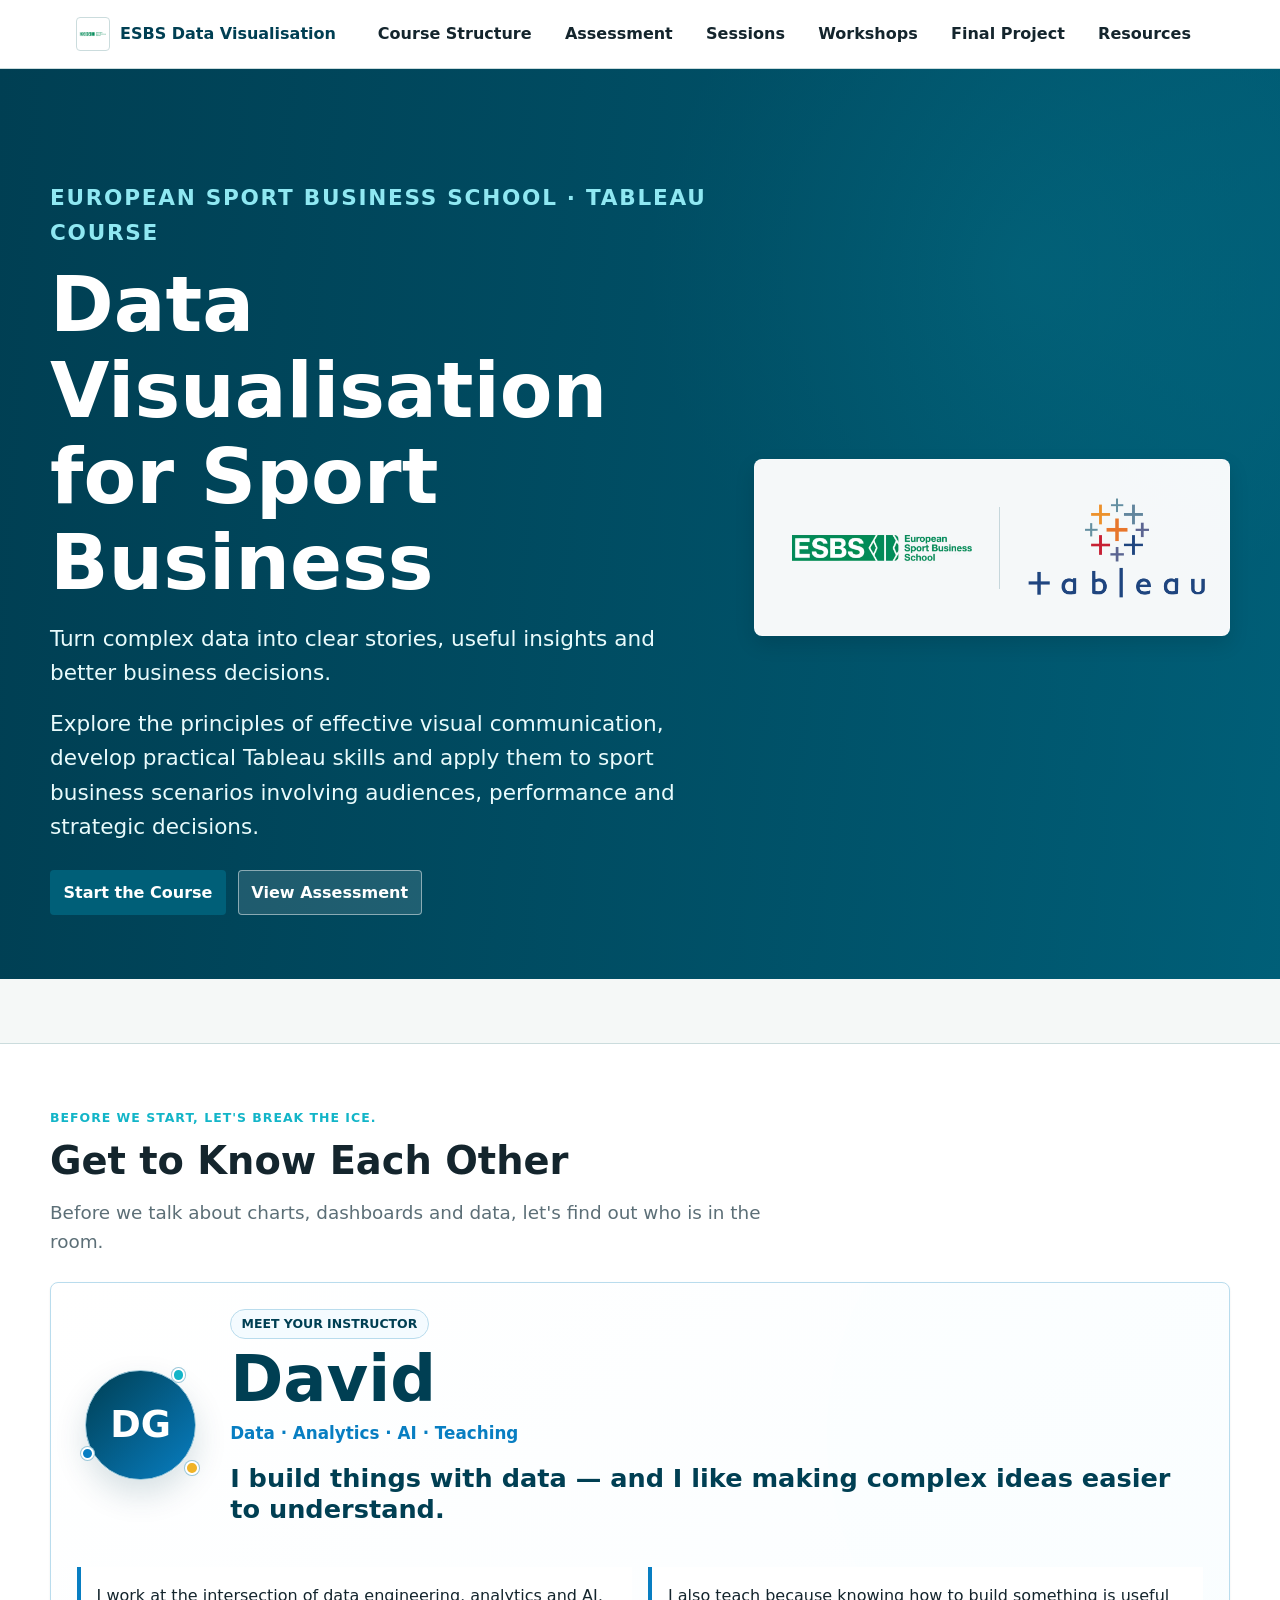
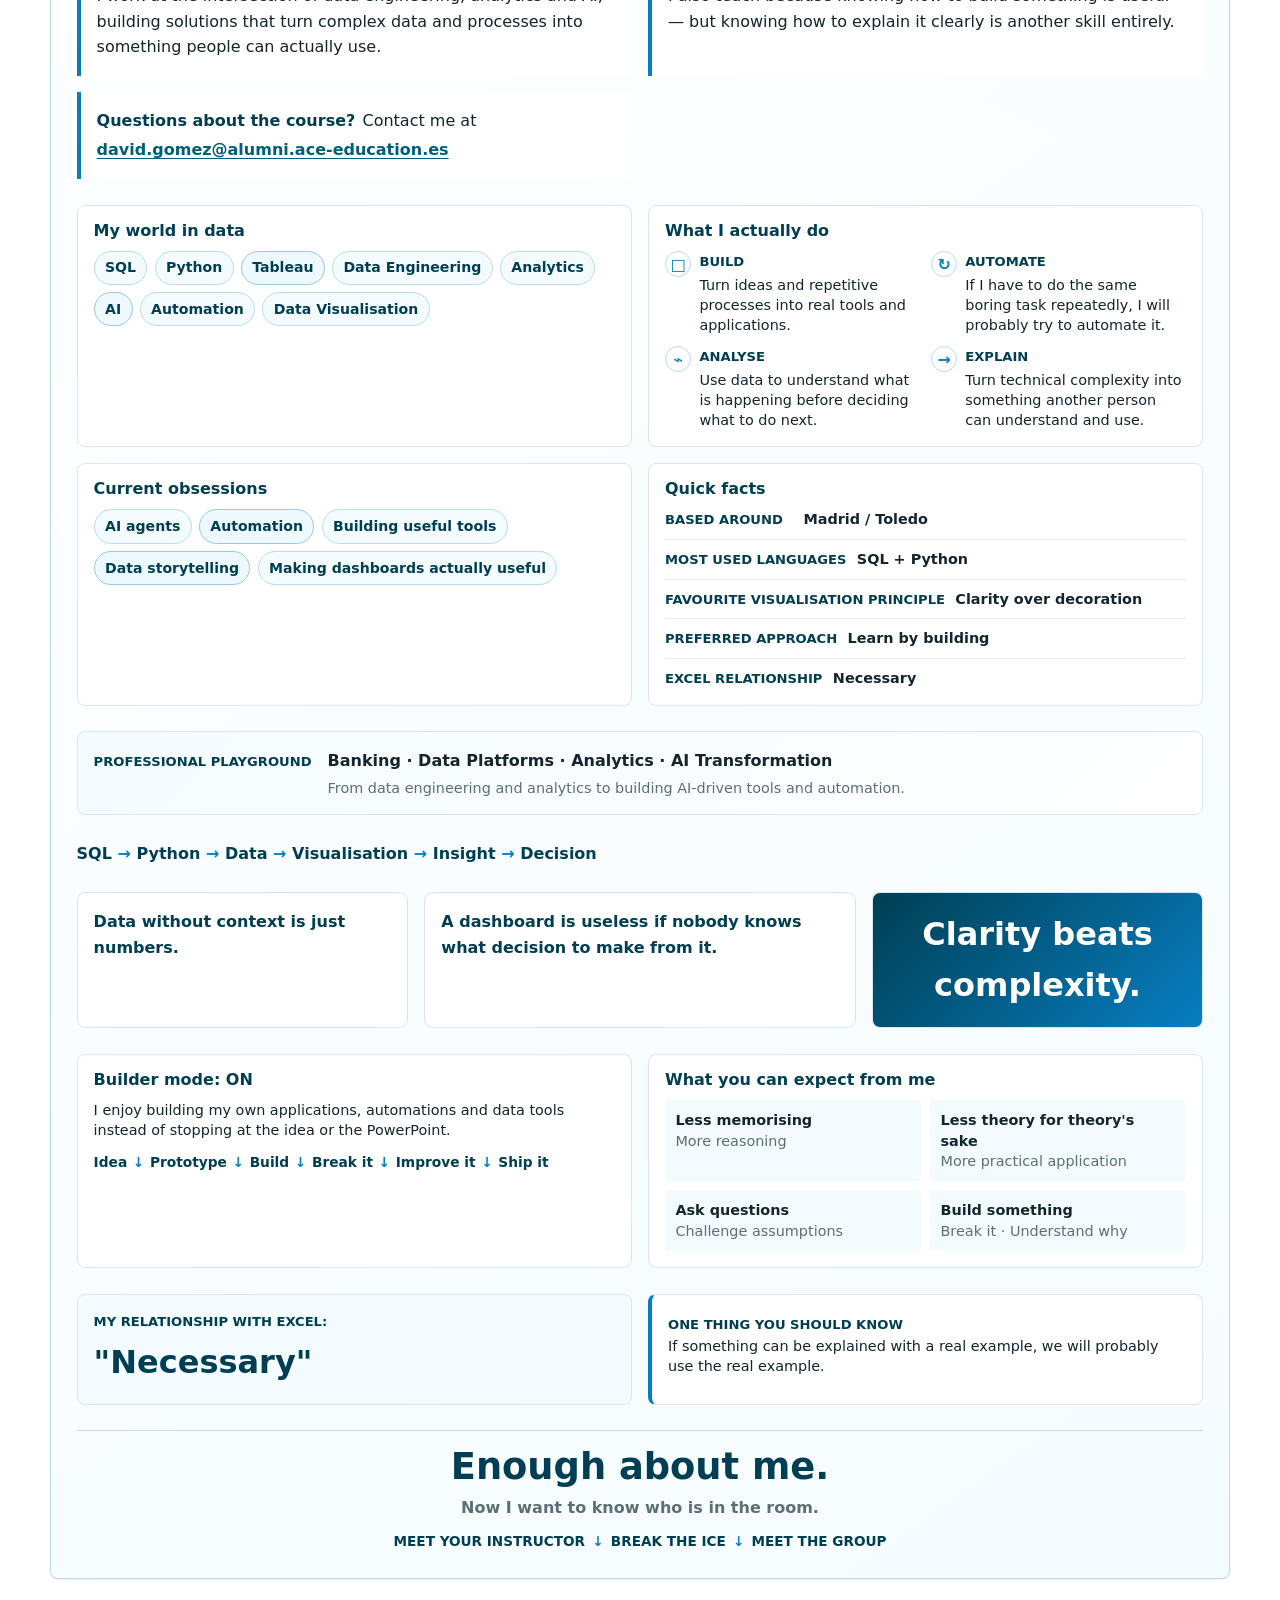
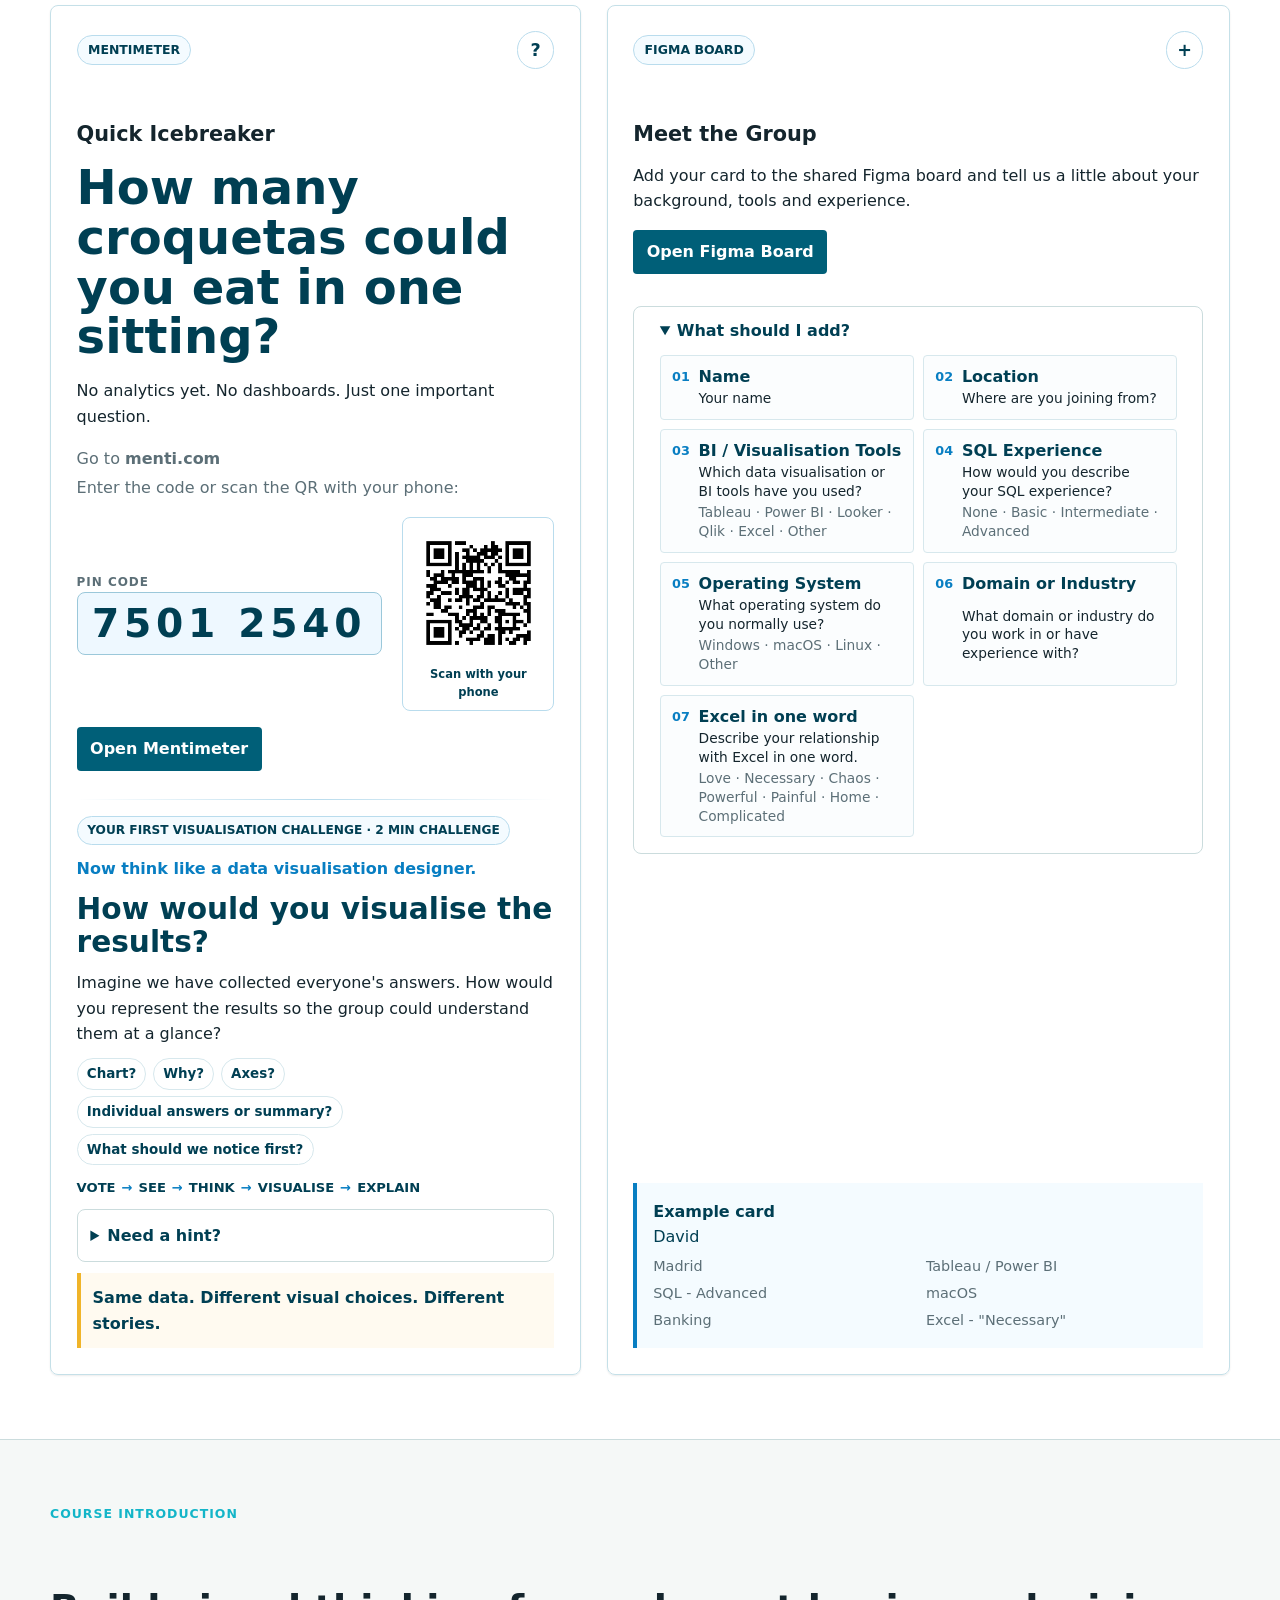
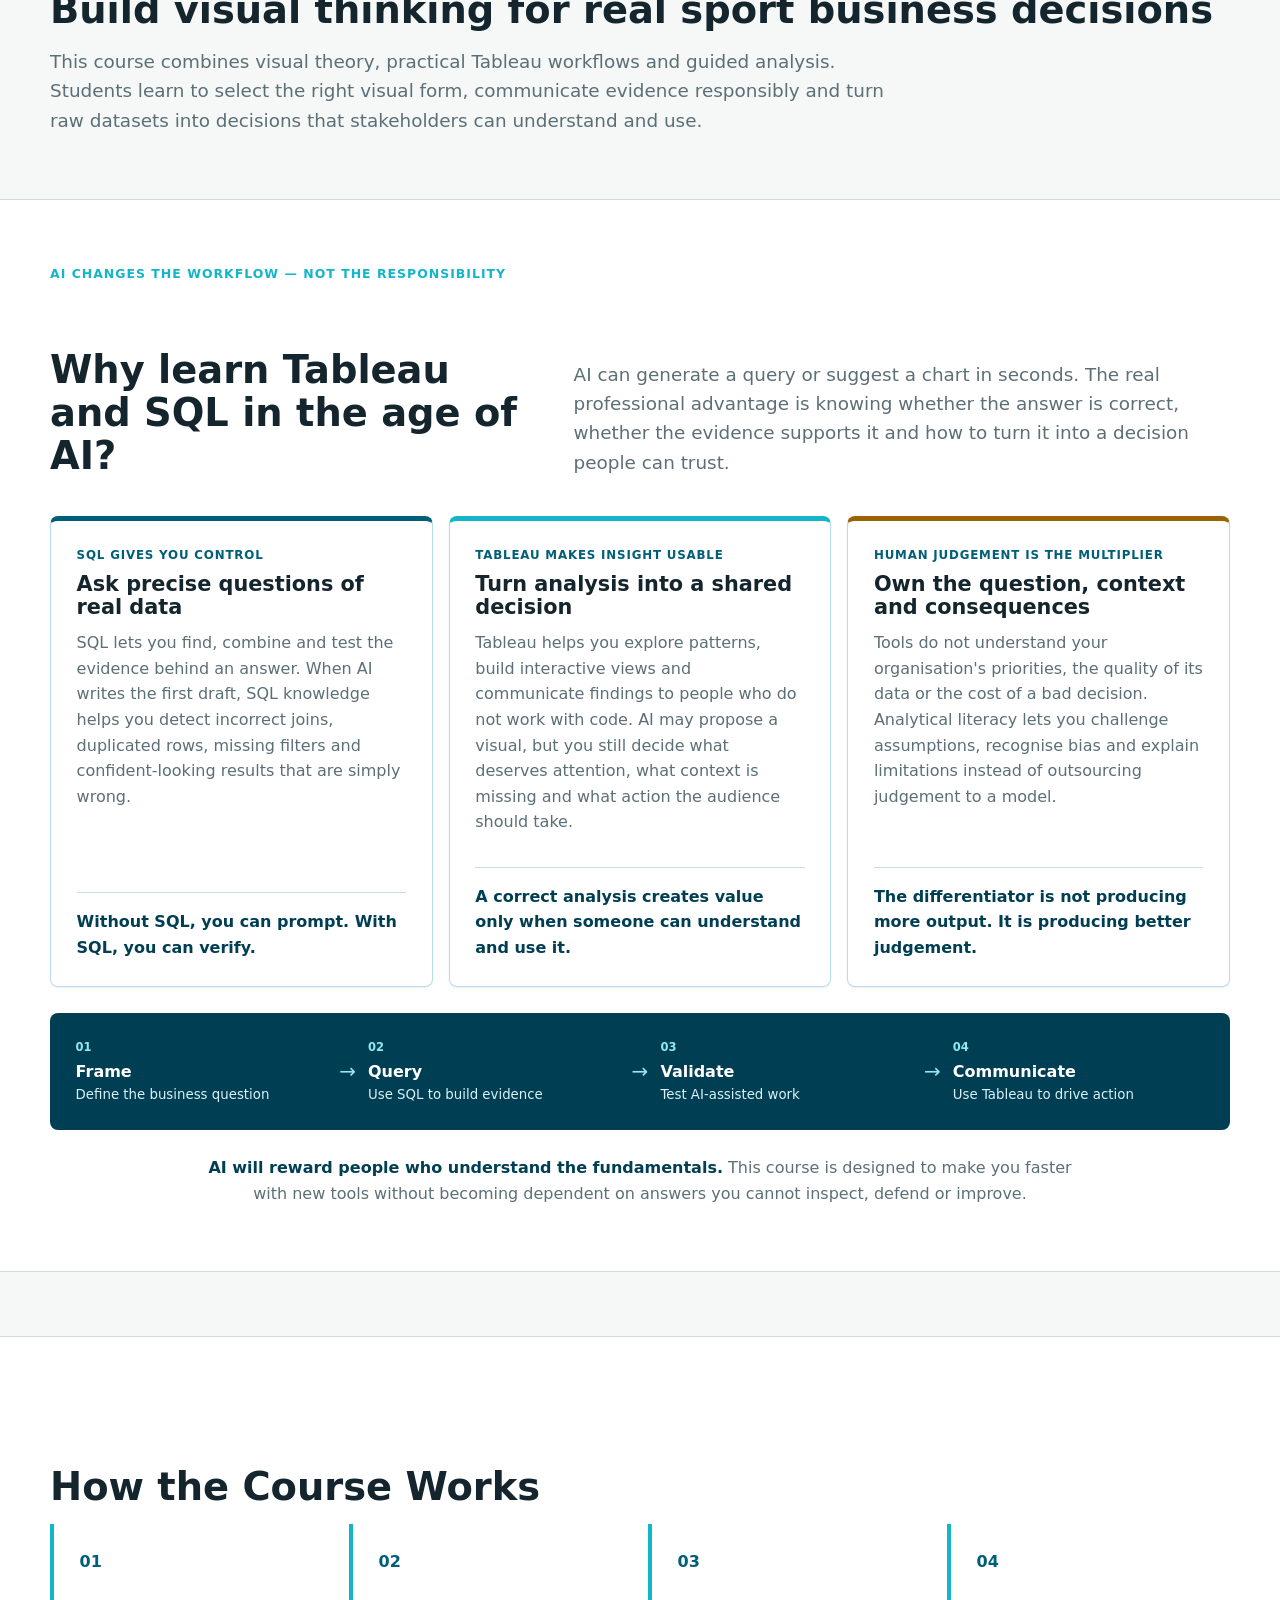
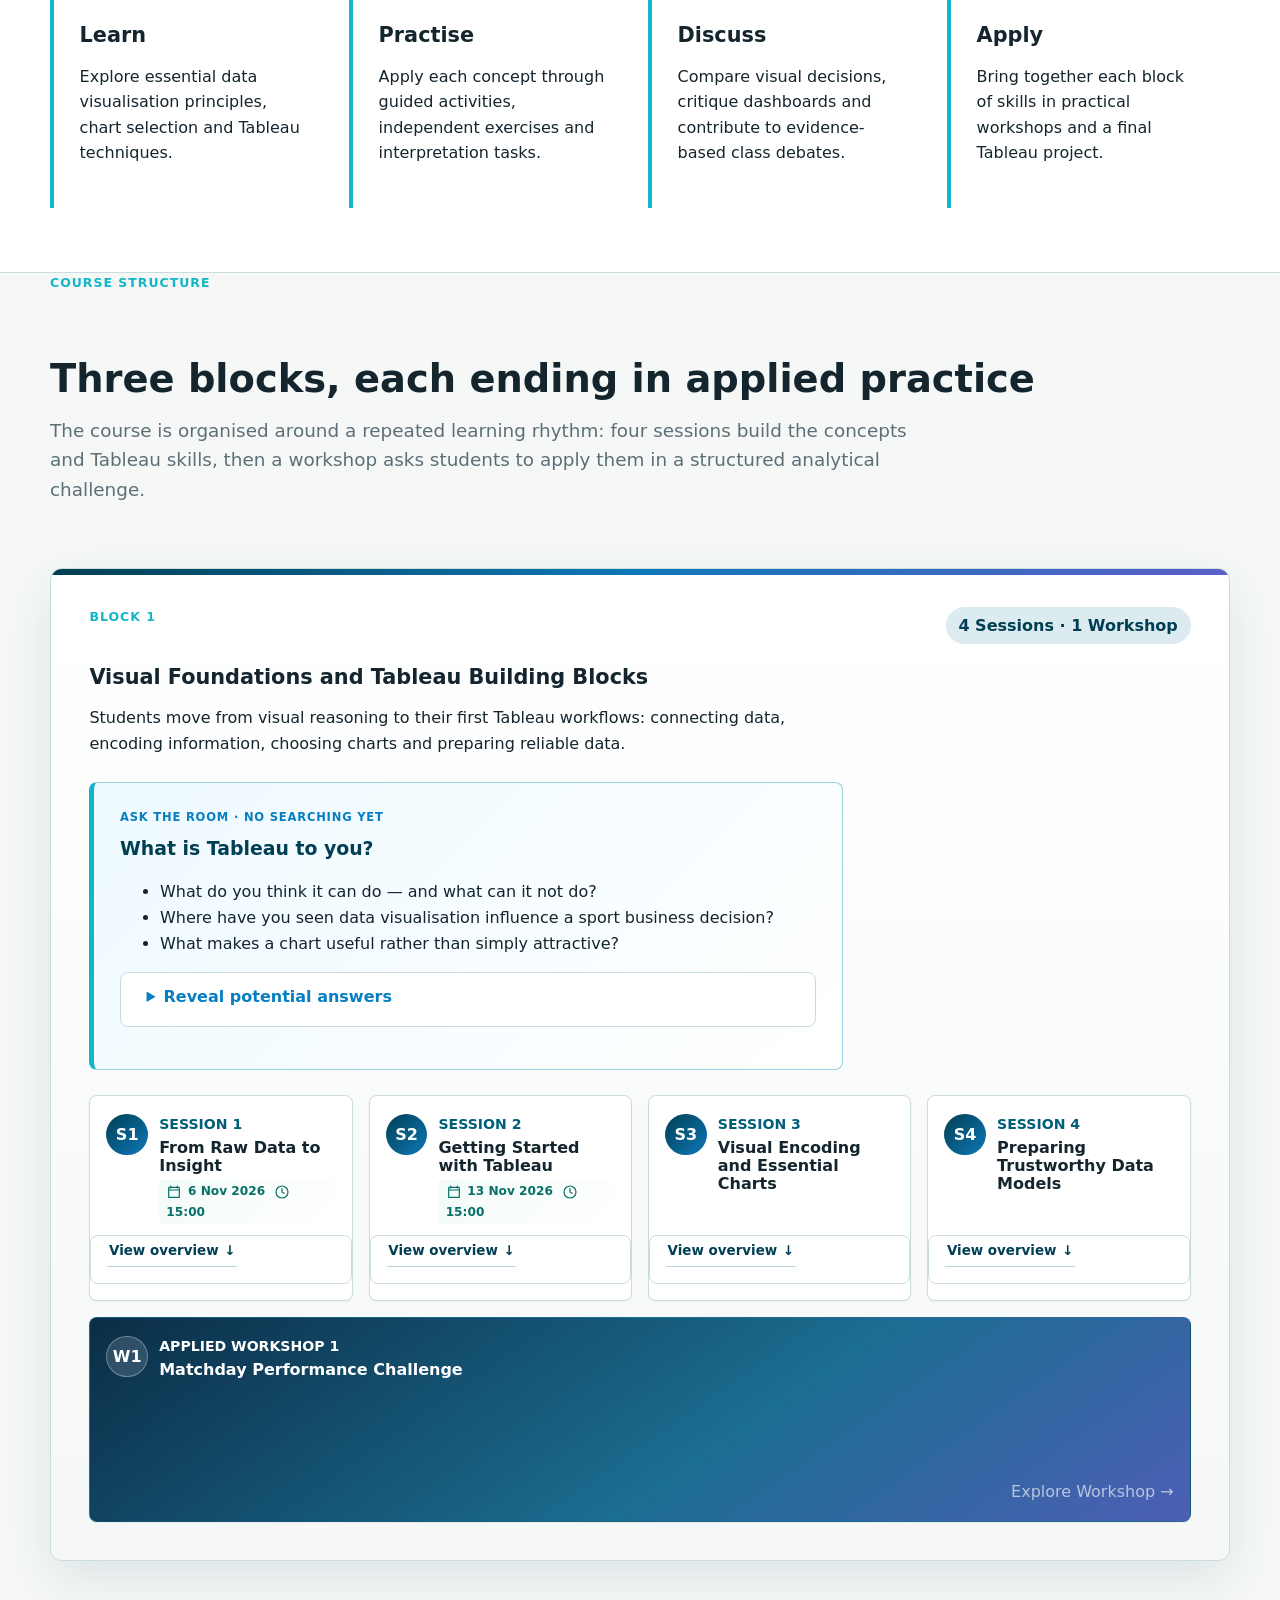
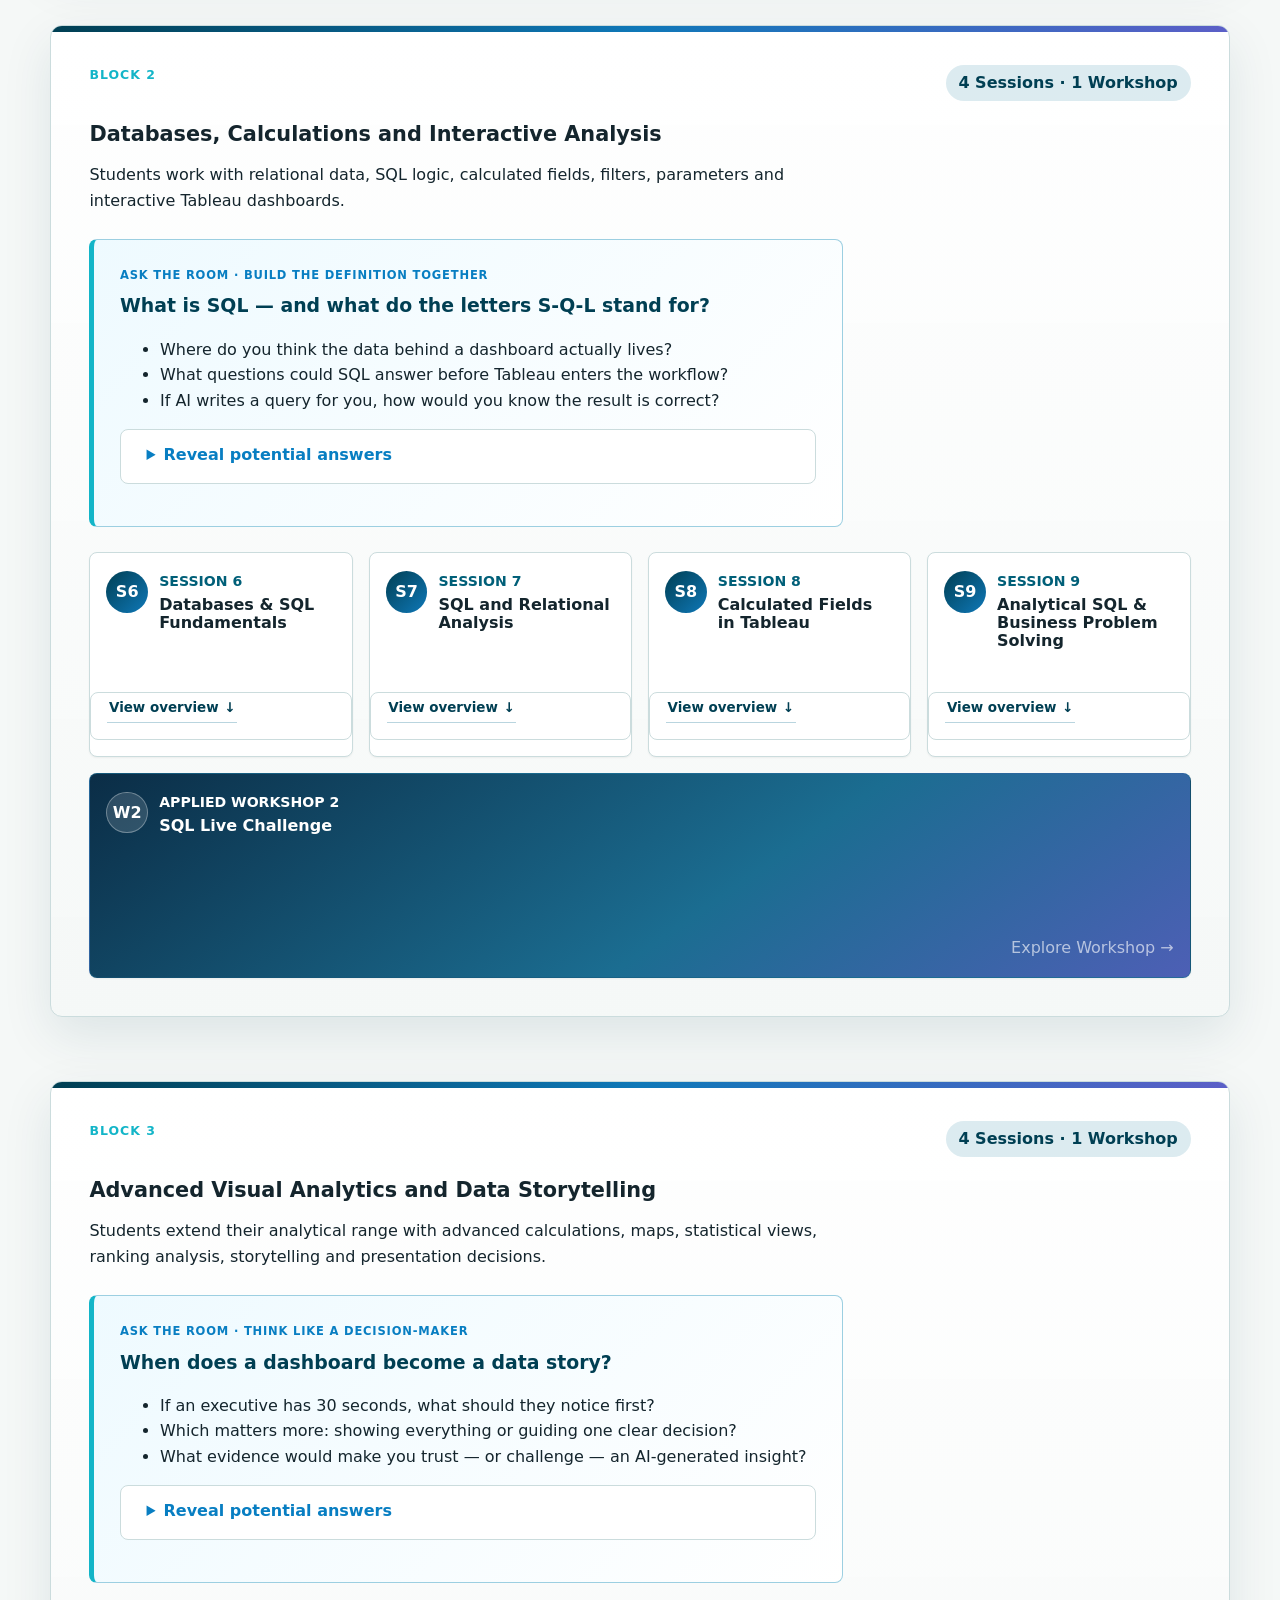
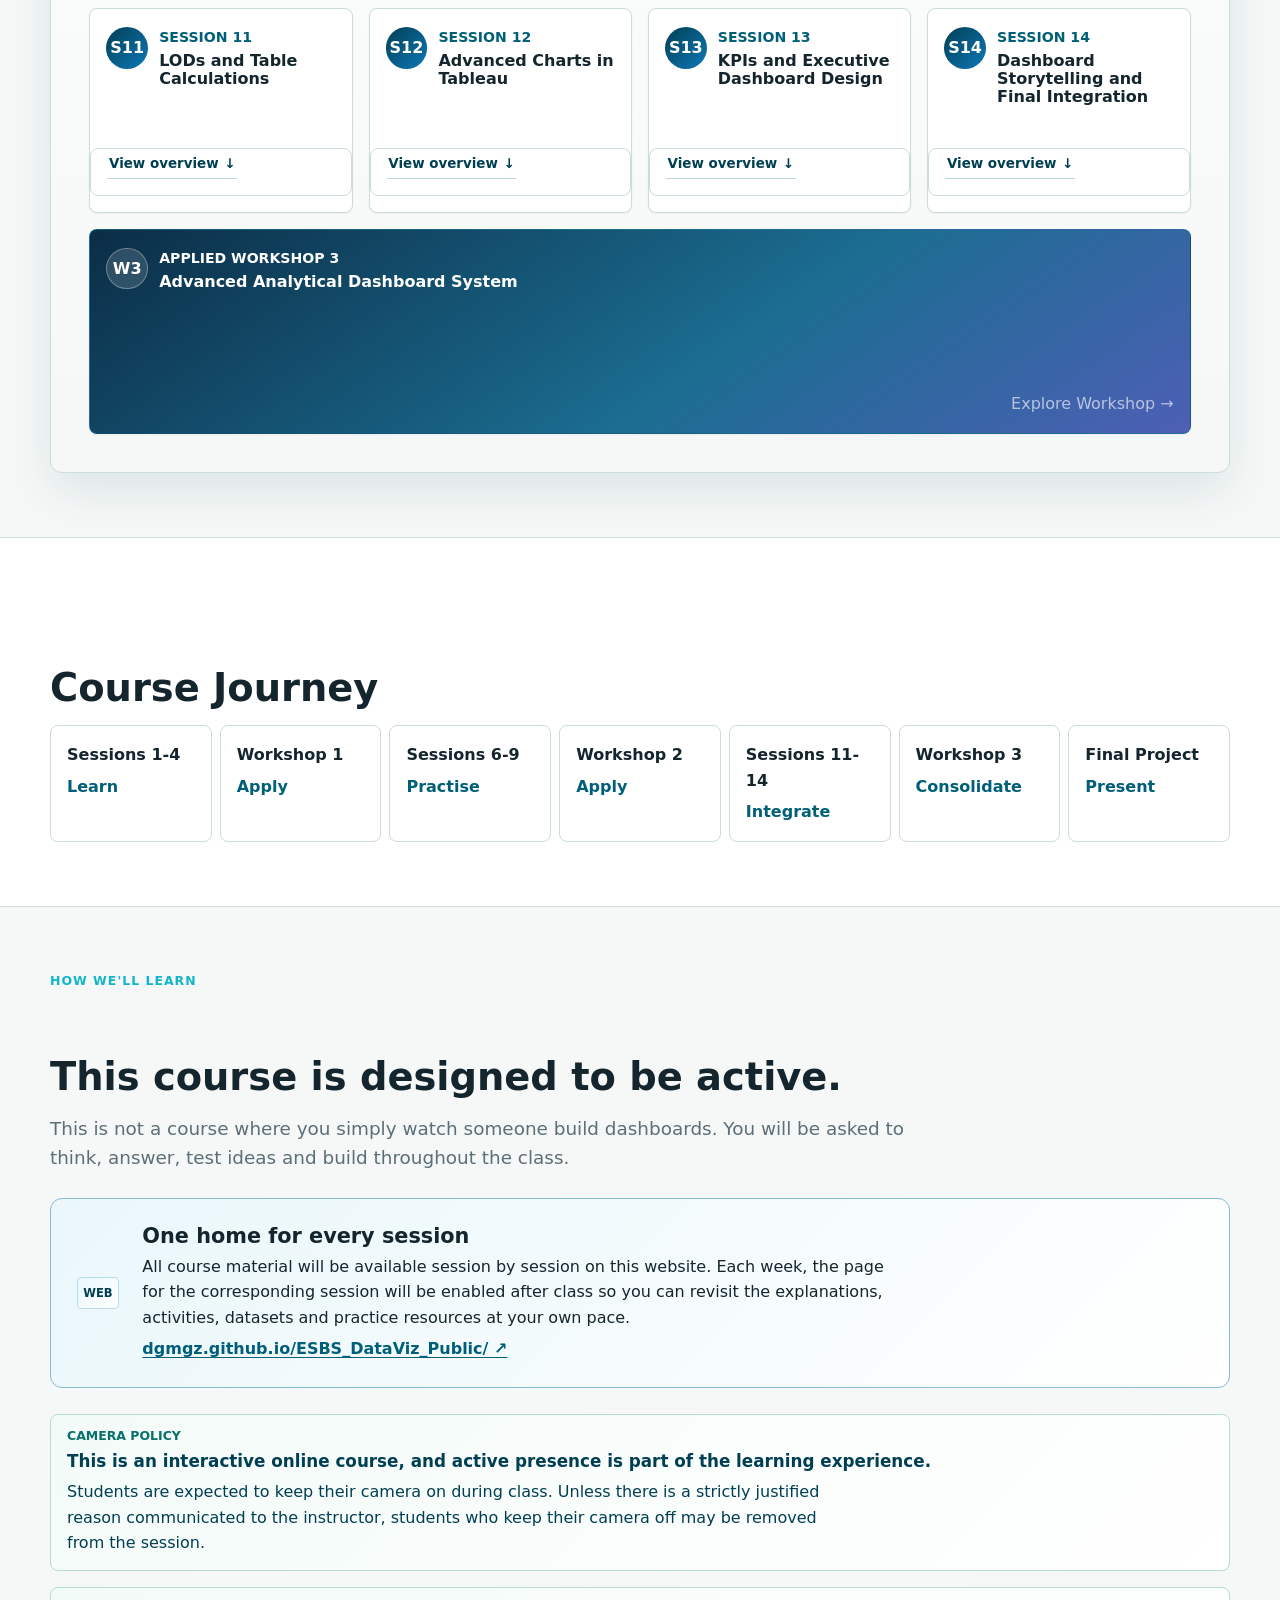
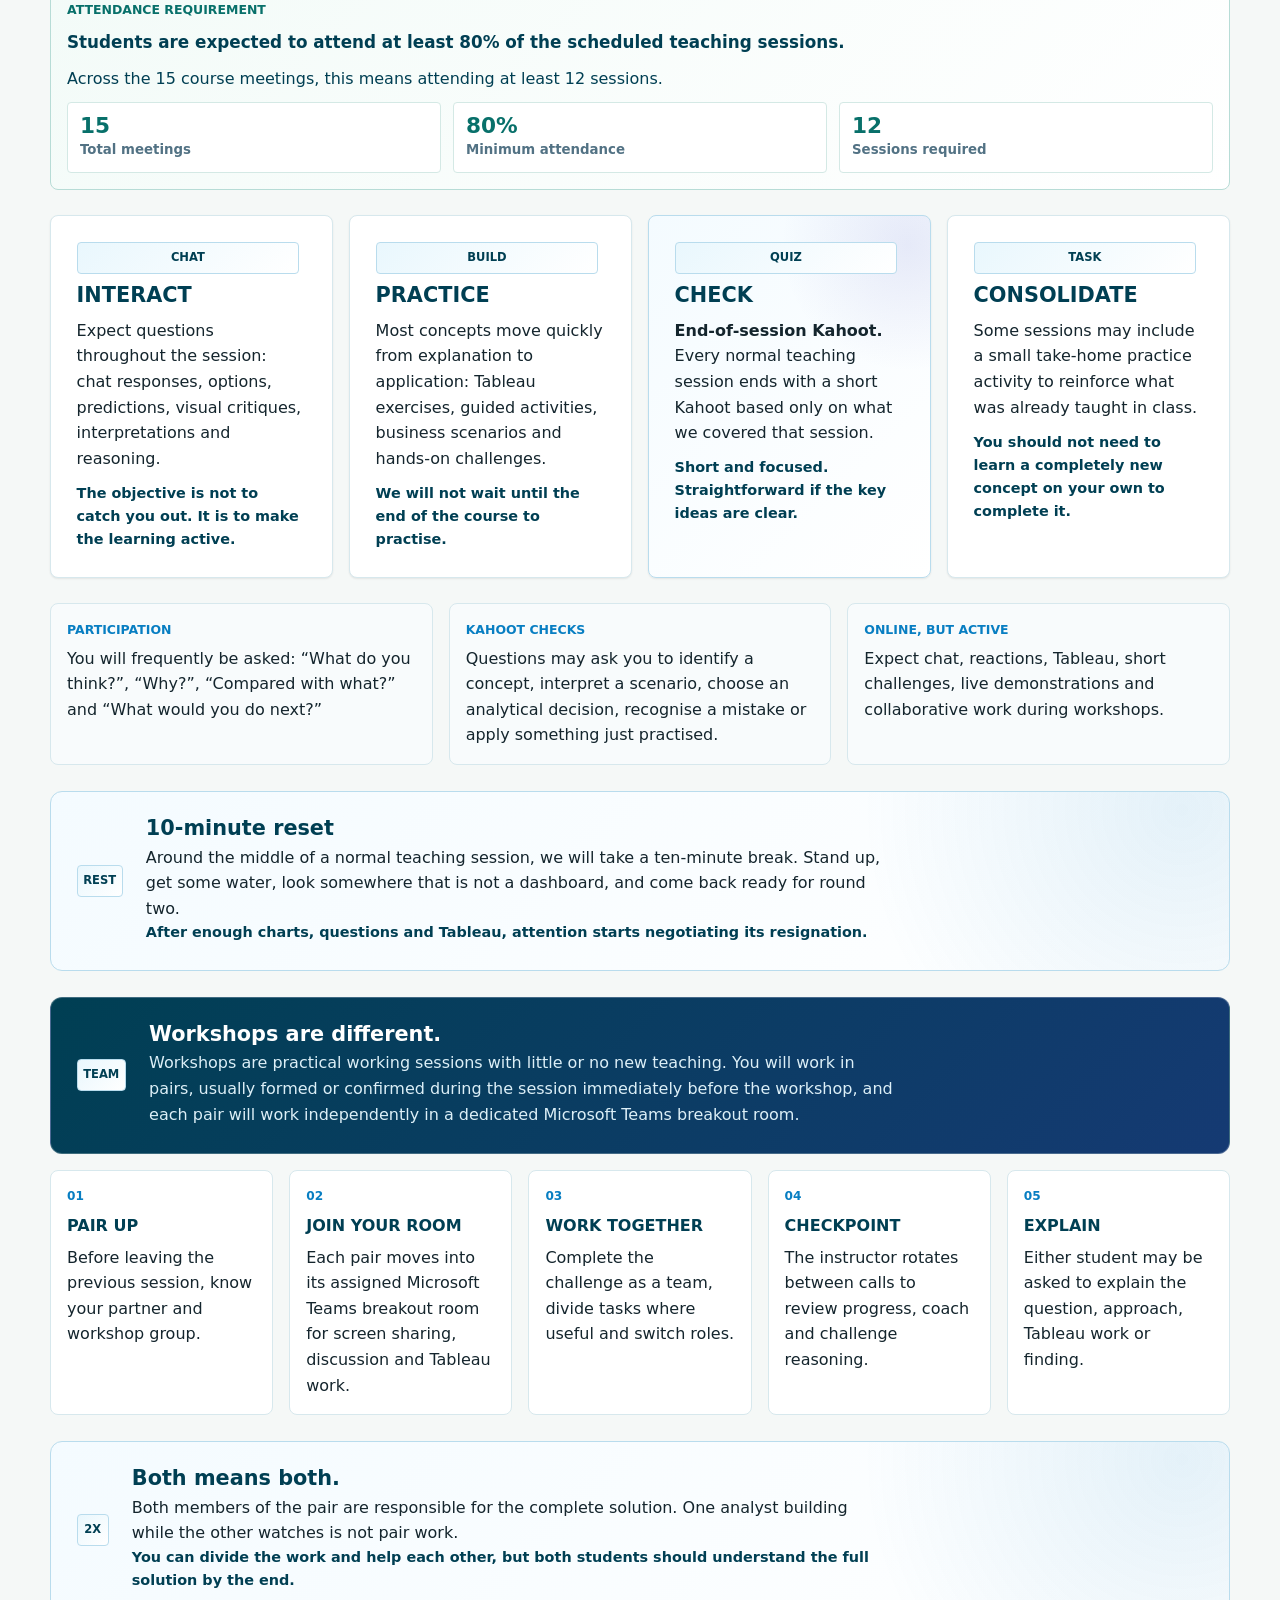
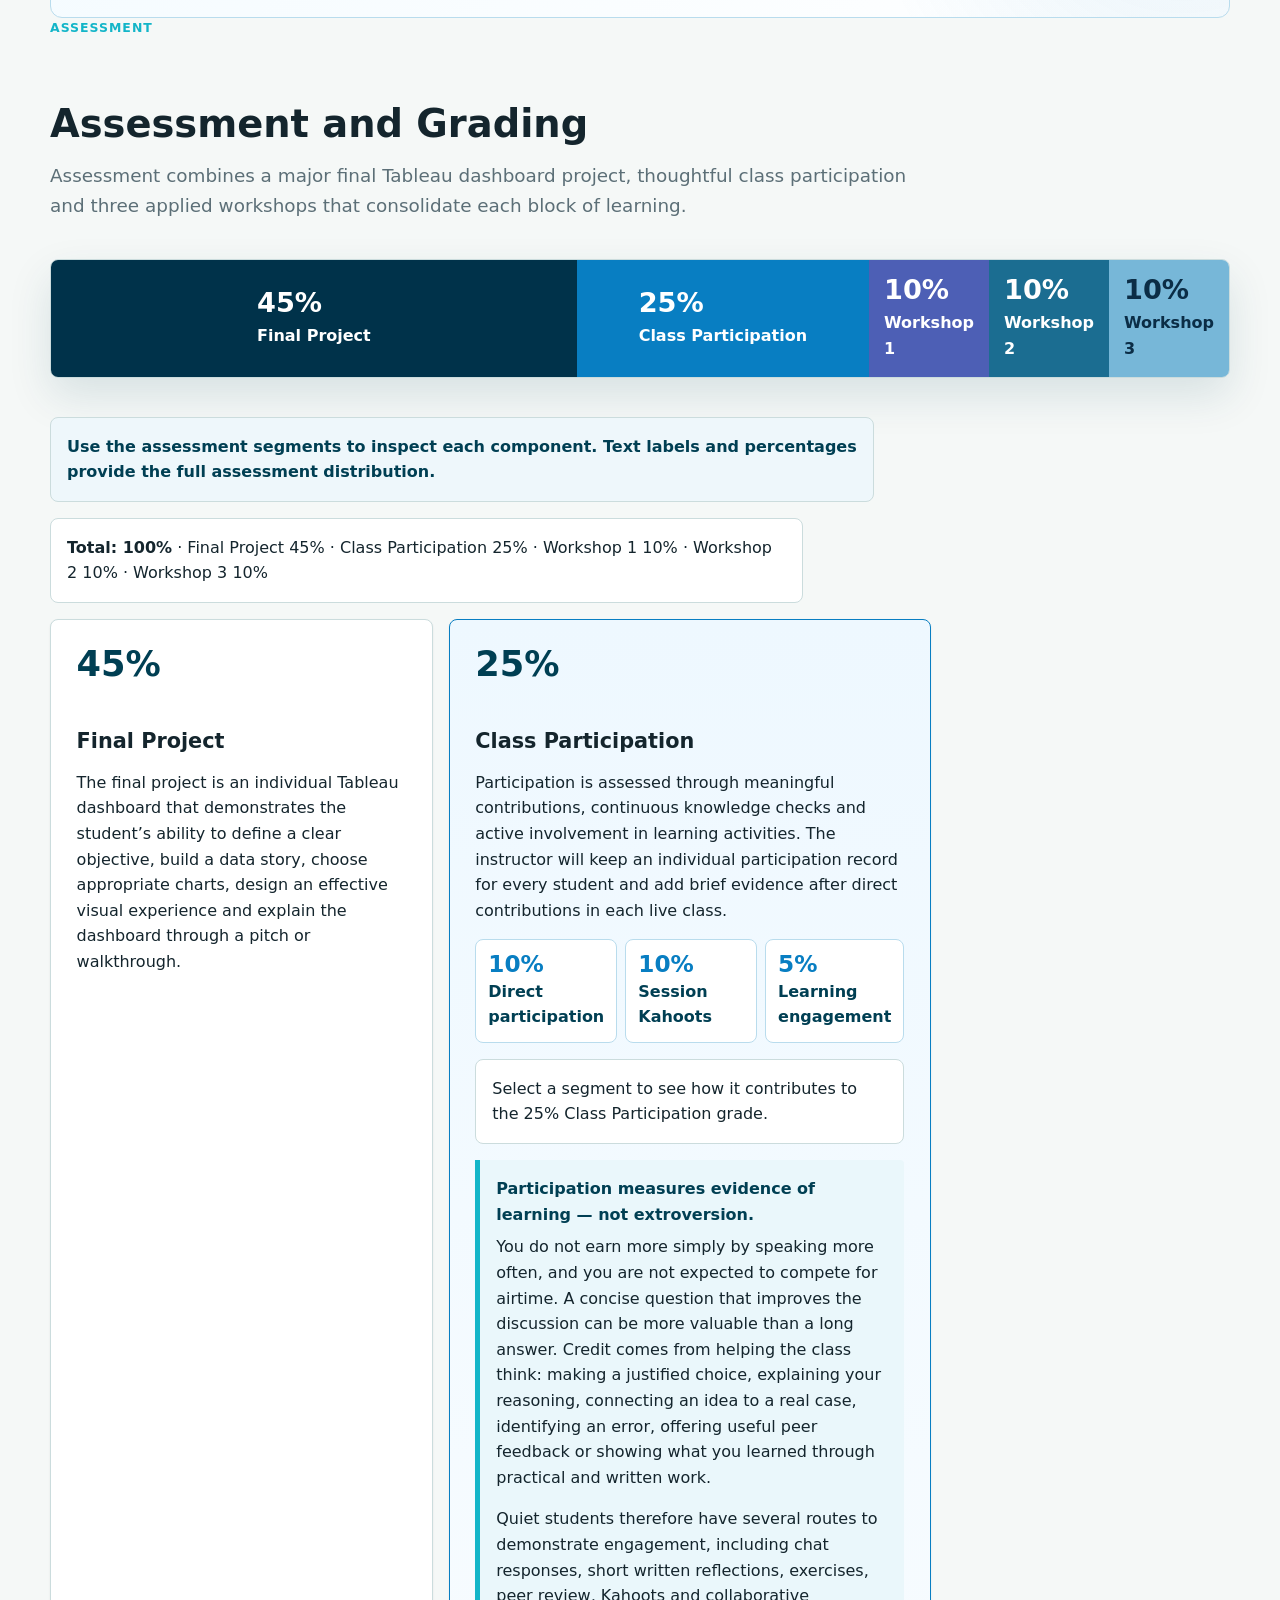
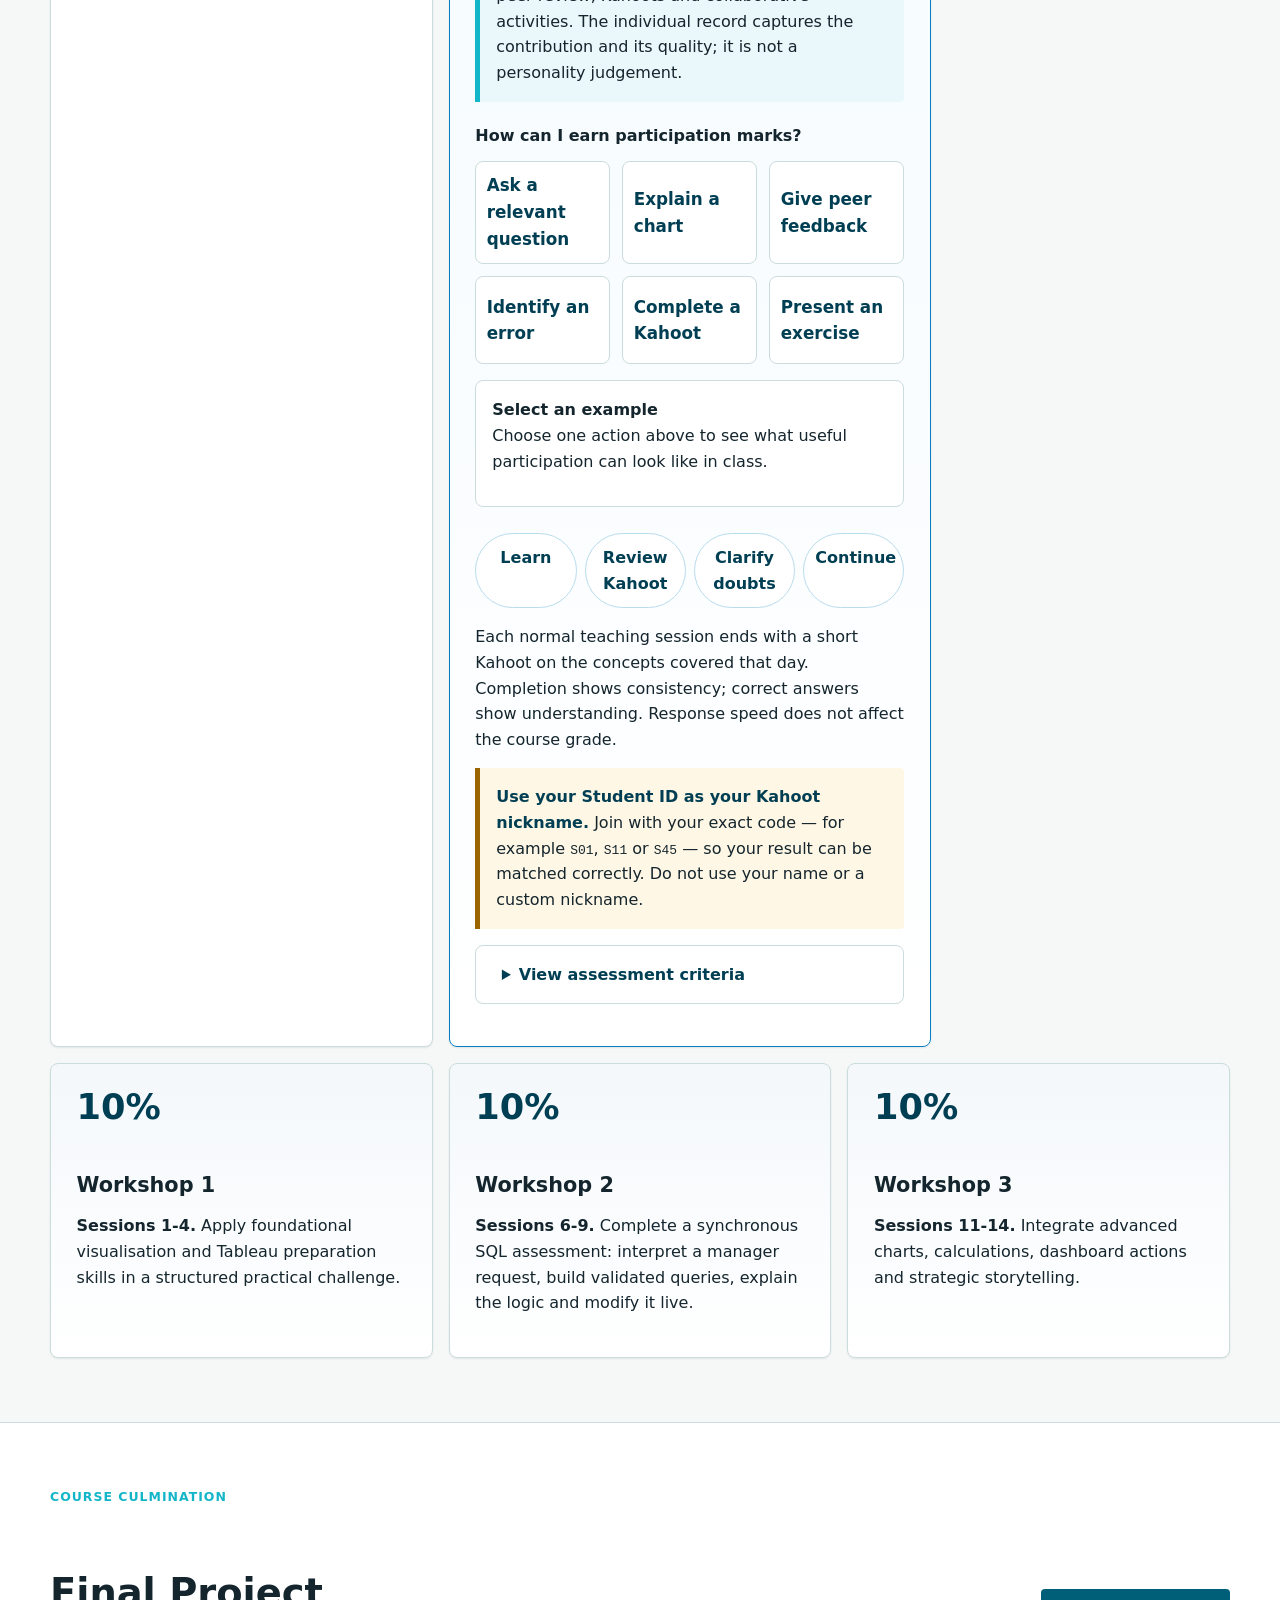
==== commit 90a56185: "Publish sanitized student site from b798abf2c2a1894a26e25db0c8f9eb0f7135e37c" ====
--- a/index.html
+++ b/index.html
@@ -20,7 +20,7 @@
           <button type="button" class="nav-menu-trigger" aria-expanded="false" aria-controls="sessions-menu">Sessions</button>
           <div class="nav-menu-panel" id="sessions-menu" hidden>
             <a href="sessions/session-01/index.html"><span>S01</span>From Raw Data to Insight</a>
-            <span class="publication-unavailable" aria-disabled="true" title="Coming soon"><span>S02</span>Getting Started with Tableau</span>
+            <a href="sessions/session-02/index.html"><span>S02</span>Getting Started with Tableau</a>
             <span class="publication-unavailable" aria-disabled="true" title="Coming soon"><span>S03</span>Visual Encoding and Essential Charts</span>
             <span class="publication-unavailable" aria-disabled="true" title="Coming soon"><span>S04</span>Preparing Trustworthy Data Models</span>
             <span class="publication-unavailable" aria-disabled="true" title="Coming soon"><span>S06</span>Databases &amp; SQL Fundamentals</span>
@@ -449,7 +449,7 @@
                   <ul><li>Tableau setup</li><li>CSV grain and data types</li><li>Dimensions and measures</li><li>Organise, build and publish</li></ul>
                 </div>
                 <p><strong>Learning outcome:</strong> prepare, organise and publish a first Tableau workbook using the course dataset.</p>
-                <span class="publication-unavailable" aria-disabled="true" title="Coming soon">Explore Session</span>
+                <a href="sessions/session-02/index.html">Explore Session</a>
               </div>
             </details>
           </article>
--- a/assets/css/styles.css
+++ b/assets/css/styles.css
@@ -8669,8 +8669,29 @@
 .data-pane-practice .activity-steps.fixed-stepper li {
   display: grid;
   grid-template-columns: 2.35rem minmax(0, 1fr);
+  grid-template-rows: auto 1fr;
   gap: .65rem;
   align-items: start;
+}
+
+.data-pane-practice .activity-steps.fixed-stepper li > span {
+  grid-column: 1;
+  grid-row: 1 / span 2;
+}
+
+.data-pane-practice .activity-steps.fixed-stepper li > strong,
+.data-pane-practice .activity-steps.fixed-stepper li > p {
+  grid-column: 2;
+}
+
+.data-pane-practice .activity-steps.fixed-stepper li > strong {
+  grid-row: 1;
+  align-self: center;
+}
+
+.data-pane-practice .activity-steps.fixed-stepper li > p {
+  grid-row: 2;
+  margin: 0;
 }
 
 .micro-stepper span,
@@ -8923,6 +8944,55 @@
 .install-stepper,
 .dataset-meta-grid {
   grid-template-columns: repeat(auto-fit, minmax(170px, 1fr));
+}
+
+.installation-form-note,
+.classification-clarifier {
+  margin-top: var(--space-md);
+  padding: var(--space-md);
+  border-left: 4px solid #087ec2;
+  border-radius: 0 var(--radius-md) var(--radius-md) 0;
+  background: #f4fbff;
+}
+
+.installation-form-note strong,
+.classification-clarifier strong {
+  color: var(--color-primary-dark);
+}
+
+.installation-form-note p,
+.classification-clarifier {
+  margin-bottom: 0;
+}
+
+.classification-choice-bank {
+  display: flex;
+  flex-wrap: wrap;
+  gap: .55rem;
+  align-items: center;
+  margin-top: var(--space-md);
+}
+
+.classification-choice-bank > strong {
+  flex-basis: 100%;
+  color: var(--color-primary-dark);
+}
+
+.classification-choice-bank span {
+  display: inline-flex;
+  gap: .4rem;
+  align-items: center;
+  padding: .55rem .7rem;
+  border: 1px solid #b9dced;
+  border-radius: 999px;
+  background: #fff;
+  color: var(--color-primary-dark);
+  font-size: .82rem;
+  font-weight: 850;
+}
+
+.classification-choice-bank b {
+  color: #087ec2;
 }
 
 .dataset-story {
@@ -9488,6 +9558,365 @@
   border: 1px solid #b9dced;
   border-radius: var(--radius-lg);
   background: linear-gradient(135deg, #f4fbff, #f7f5ff);
+}
+
+.tableau-interface-figure {
+  margin: var(--space-lg) 0;
+  overflow: hidden;
+  border: 1px solid #b9dced;
+  border-radius: var(--radius-lg);
+  background: #fff;
+  box-shadow: var(--shadow-md);
+}
+
+.tableau-interface-figure img {
+  display: block;
+  width: 100%;
+  height: auto;
+  border-bottom: 1px solid #d7e8ed;
+}
+
+.tableau-interface-figure figcaption {
+  padding: var(--space-md);
+  color: #527284;
+}
+
+.tableau-interface-figure figcaption strong {
+  color: var(--color-primary-dark);
+}
+
+.live-extract-flashcards {
+  align-items: stretch;
+}
+
+.connection-decision-card {
+  min-width: 0;
+  margin: 0;
+  overflow: hidden;
+  border: 1px solid var(--color-border);
+  border-radius: var(--radius-md);
+  background: linear-gradient(145deg, #fff, #eef8ff);
+  box-shadow: var(--shadow-sm);
+}
+
+.connection-decision-card summary,
+.connection-decision-card > div {
+  display: grid;
+  gap: .6rem;
+  min-height: 14rem;
+  padding: var(--space-lg);
+}
+
+.connection-decision-card summary {
+  position: relative;
+  align-content: center;
+  padding-right: 3rem;
+  cursor: pointer;
+  list-style: none;
+}
+
+.connection-decision-card summary::-webkit-details-marker {
+  display: none;
+}
+
+.connection-decision-card summary::after {
+  content: "+";
+  position: absolute;
+  top: var(--space-md);
+  right: var(--space-md);
+  display: grid;
+  place-items: center;
+  width: 2rem;
+  height: 2rem;
+  border-radius: 999px;
+  background: #e9f7fd;
+  color: #087ec2;
+  font-size: 1.25rem;
+  font-weight: 900;
+}
+
+.connection-decision-card[open] summary {
+  min-height: auto;
+  padding-block: var(--space-md);
+  border-bottom: 1px solid rgba(255, 255, 255, .18);
+  background: #003f53;
+}
+
+.connection-decision-card[open] summary::after {
+  content: "−";
+  top: 50%;
+  background: rgba(255, 255, 255, .14);
+  color: #fff;
+  transform: translateY(-50%);
+}
+
+.connection-decision-card[open] summary b,
+.connection-decision-card[open] summary strong,
+.connection-decision-card[open] summary small,
+.connection-decision-card[open] summary em {
+  color: #fff;
+}
+
+.connection-decision-card > div {
+  align-content: center;
+  background: linear-gradient(145deg, #003f53, #087ec2);
+  color: #fff;
+}
+
+.connection-decision-card b {
+  color: #087ec2;
+  font-size: .78rem;
+  font-weight: 900;
+  text-transform: uppercase;
+}
+
+.connection-decision-card summary strong {
+  color: var(--color-primary-dark);
+  font-size: 1.05rem;
+}
+
+.connection-decision-card small,
+.connection-decision-card em {
+  color: #527284;
+  font-size: .85rem;
+  font-style: normal;
+}
+
+.connection-decision-card em {
+  font-weight: 850;
+}
+
+.connection-decision-card > div b,
+.connection-decision-card > div p,
+.connection-decision-card > div em {
+  color: #e7f7ff;
+}
+
+.connection-decision-card > div strong {
+  color: #fff;
+  font-size: 1.05rem;
+}
+
+.connection-decision-card > div p {
+  margin: 0;
+}
+
+.role-reveal-grid {
+  display: grid;
+  grid-template-columns: repeat(auto-fit, minmax(220px, 1fr));
+  gap: var(--space-md);
+  margin-top: var(--space-lg);
+}
+
+.role-reveal-card {
+  min-width: 0;
+  margin: 0;
+  padding: 0;
+  overflow: hidden;
+  border: 1px solid #b9dced;
+  border-radius: var(--radius-md);
+  background: #fff;
+  box-shadow: var(--shadow-sm);
+  transition: transform .16s ease, border-color .16s ease, box-shadow .16s ease;
+}
+
+.role-reveal-card:hover,
+.role-reveal-card:focus-within {
+  transform: translateY(-2px);
+  border-color: #087ec2;
+  box-shadow: var(--shadow-md);
+}
+
+.role-reveal-card[open] {
+  border-color: #274d9b;
+  background: linear-gradient(145deg, #fff, #f4fbff);
+}
+
+.role-reveal-card summary {
+  position: relative;
+  padding: var(--space-md) 2.4rem var(--space-md) var(--space-md);
+  color: var(--color-primary-dark);
+  font-weight: 900;
+  overflow-wrap: anywhere;
+  cursor: pointer;
+  list-style: none;
+}
+
+.role-reveal-card summary::-webkit-details-marker {
+  display: none;
+}
+
+.role-reveal-card summary::after {
+  content: "+";
+  position: absolute;
+  top: 50%;
+  right: var(--space-md);
+  color: #087ec2;
+  font-size: 1.25rem;
+  transform: translateY(-50%);
+}
+
+.role-reveal-card[open] summary::after {
+  content: "−";
+}
+
+.role-reveal-card span {
+  display: inline-block;
+  margin: 0 var(--space-md) .45rem;
+  padding: .25rem .55rem;
+  border-radius: 999px;
+  background: #274d9b;
+  color: #fff;
+  font-size: .76rem;
+  font-weight: 900;
+  text-transform: uppercase;
+}
+
+.role-reveal-card p {
+  margin: 0;
+  padding: 0 var(--space-md) var(--space-md);
+  color: #527284;
+  font-size: .88rem;
+  line-height: 1.45;
+}
+
+.student-view-brief {
+  display: grid;
+  gap: .35rem;
+  margin-top: var(--space-md);
+  padding: var(--space-lg);
+  border: 1px solid #b9dced;
+  border-left: 5px solid #087ec2;
+  border-radius: var(--radius-md);
+  background: linear-gradient(135deg, #f4fbff, #fff);
+}
+
+.student-view-brief span {
+  color: #087ec2;
+  font-size: .78rem;
+  font-weight: 900;
+  text-transform: uppercase;
+}
+
+.student-view-brief strong {
+  color: var(--color-primary-dark);
+  font-size: 1.15rem;
+}
+
+.student-view-brief p {
+  margin: 0;
+  color: #527284;
+}
+
+.gsb-task-grid {
+  align-items: start;
+}
+
+.gsb-task-card {
+  min-width: 0;
+  margin: 0;
+  overflow: hidden;
+  border: 1px solid #b9dced;
+  border-radius: var(--radius-md);
+  background: #fff;
+  box-shadow: var(--shadow-sm);
+  transition: transform .16s ease, border-color .16s ease, box-shadow .16s ease;
+}
+
+.gsb-task-card:hover,
+.gsb-task-card:focus-within {
+  transform: translateY(-2px);
+  border-color: #087ec2;
+  box-shadow: var(--shadow-md);
+}
+
+.gsb-task-card summary {
+  position: relative;
+  display: grid;
+  gap: .45rem;
+  min-height: 12rem;
+  padding: var(--space-md) 2.8rem var(--space-md) var(--space-md);
+  cursor: pointer;
+  list-style: none;
+}
+
+.gsb-task-card summary::-webkit-details-marker {
+  display: none;
+}
+
+.gsb-task-card summary::after {
+  content: "+";
+  position: absolute;
+  top: var(--space-md);
+  right: var(--space-md);
+  display: grid;
+  place-items: center;
+  width: 1.8rem;
+  height: 1.8rem;
+  border-radius: 999px;
+  background: #e9f7fd;
+  color: #087ec2;
+  font-size: 1.15rem;
+  font-weight: 900;
+}
+
+.gsb-task-card[open] summary::after {
+  content: "−";
+}
+
+.gsb-task-card summary > span {
+  color: #087ec2;
+  font-size: .78rem;
+  font-weight: 900;
+  text-transform: uppercase;
+}
+
+.gsb-task-card summary > strong {
+  color: var(--color-primary-dark);
+}
+
+.gsb-task-card summary p,
+.gsb-task-card summary em {
+  margin: 0;
+  color: #527284;
+  font-size: .86rem;
+}
+
+.gsb-task-card summary em {
+  align-self: end;
+  color: #087ec2;
+  font-style: normal;
+  font-weight: 850;
+}
+
+.gsb-task-card > div {
+  padding: var(--space-md);
+  border-top: 1px solid #b9dced;
+  background: linear-gradient(145deg, #003f53, #087ec2);
+  color: #fff;
+}
+
+.gsb-task-card > div > b {
+  color: #b9e6ff;
+  font-size: .78rem;
+  text-transform: uppercase;
+}
+
+.gsb-task-card > div ol {
+  display: grid;
+  gap: .45rem;
+  margin: .75rem 0;
+  padding-left: 1.25rem;
+}
+
+.gsb-task-card > div li,
+.gsb-task-card > div p,
+.gsb-task-card > div strong {
+  color: #fff;
+}
+
+.gsb-task-card > div p {
+  margin: .75rem 0 0;
 }
 
 .source-map-zone {
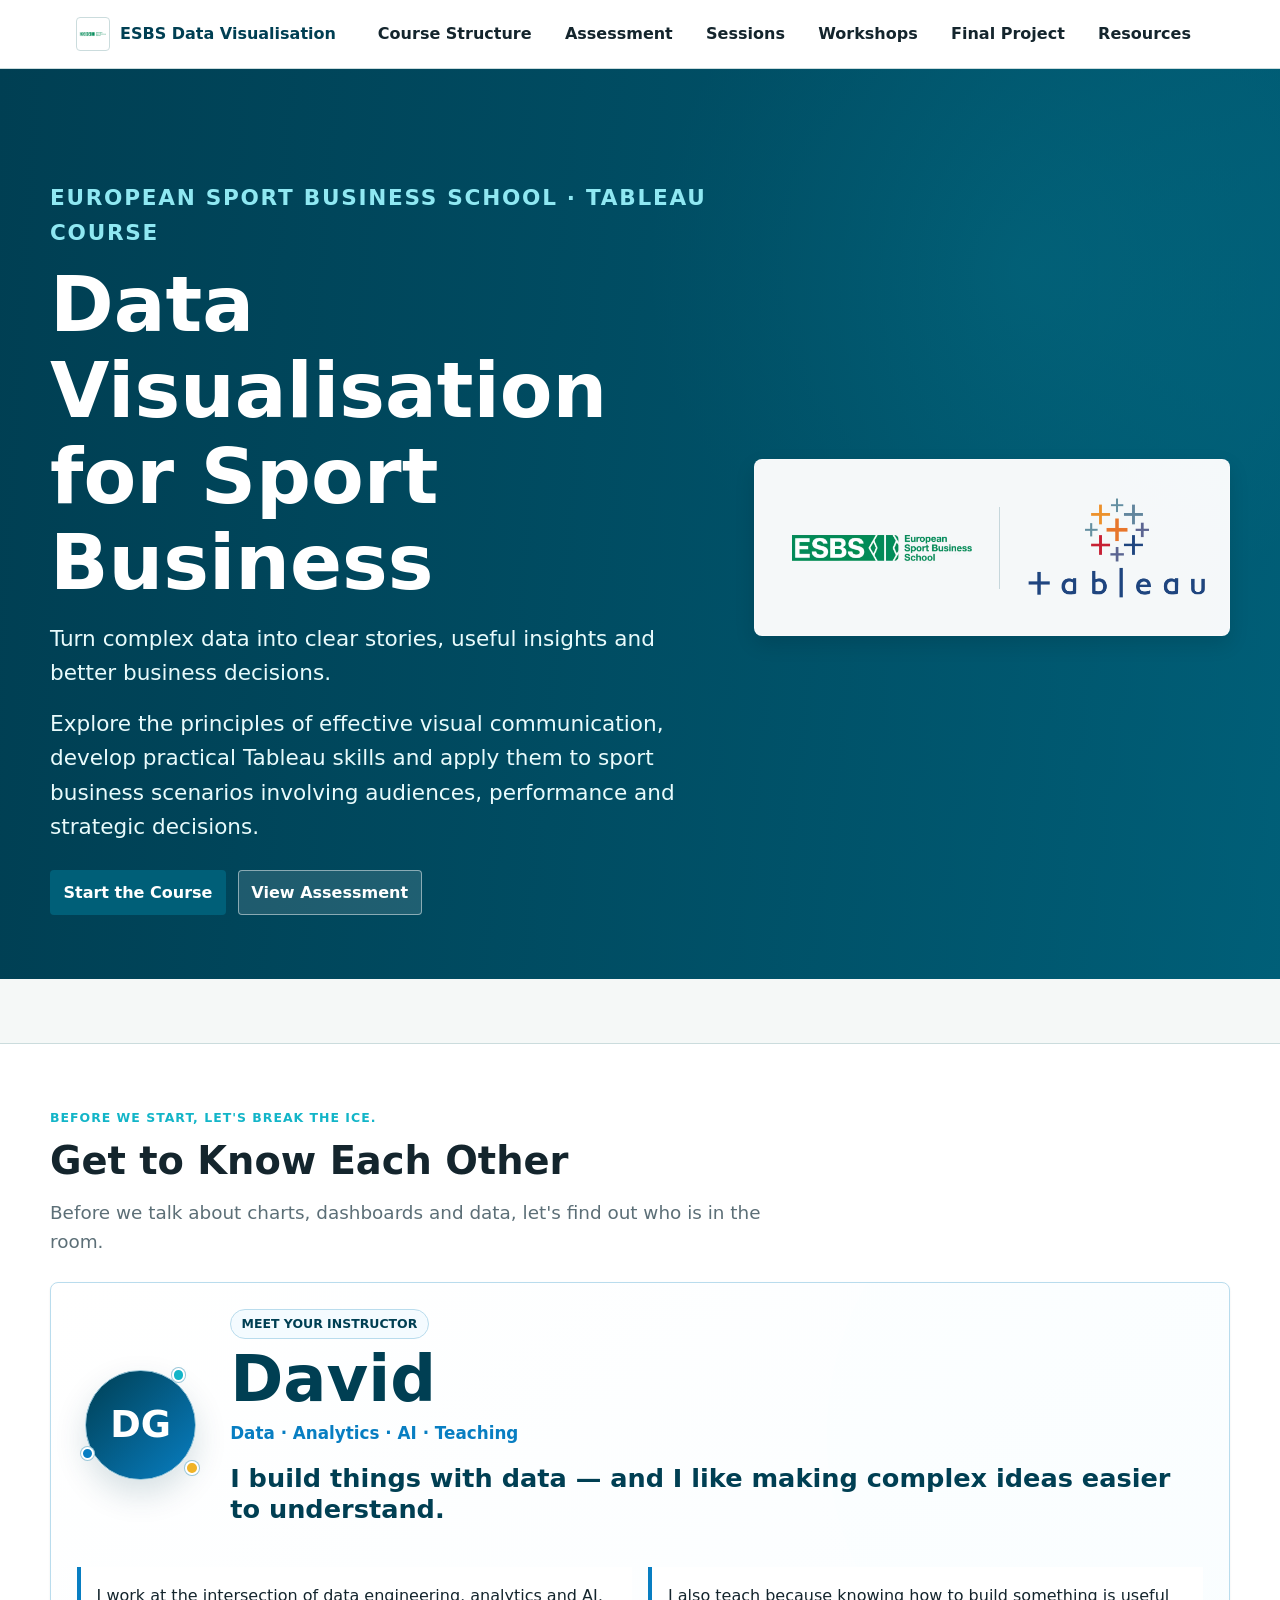
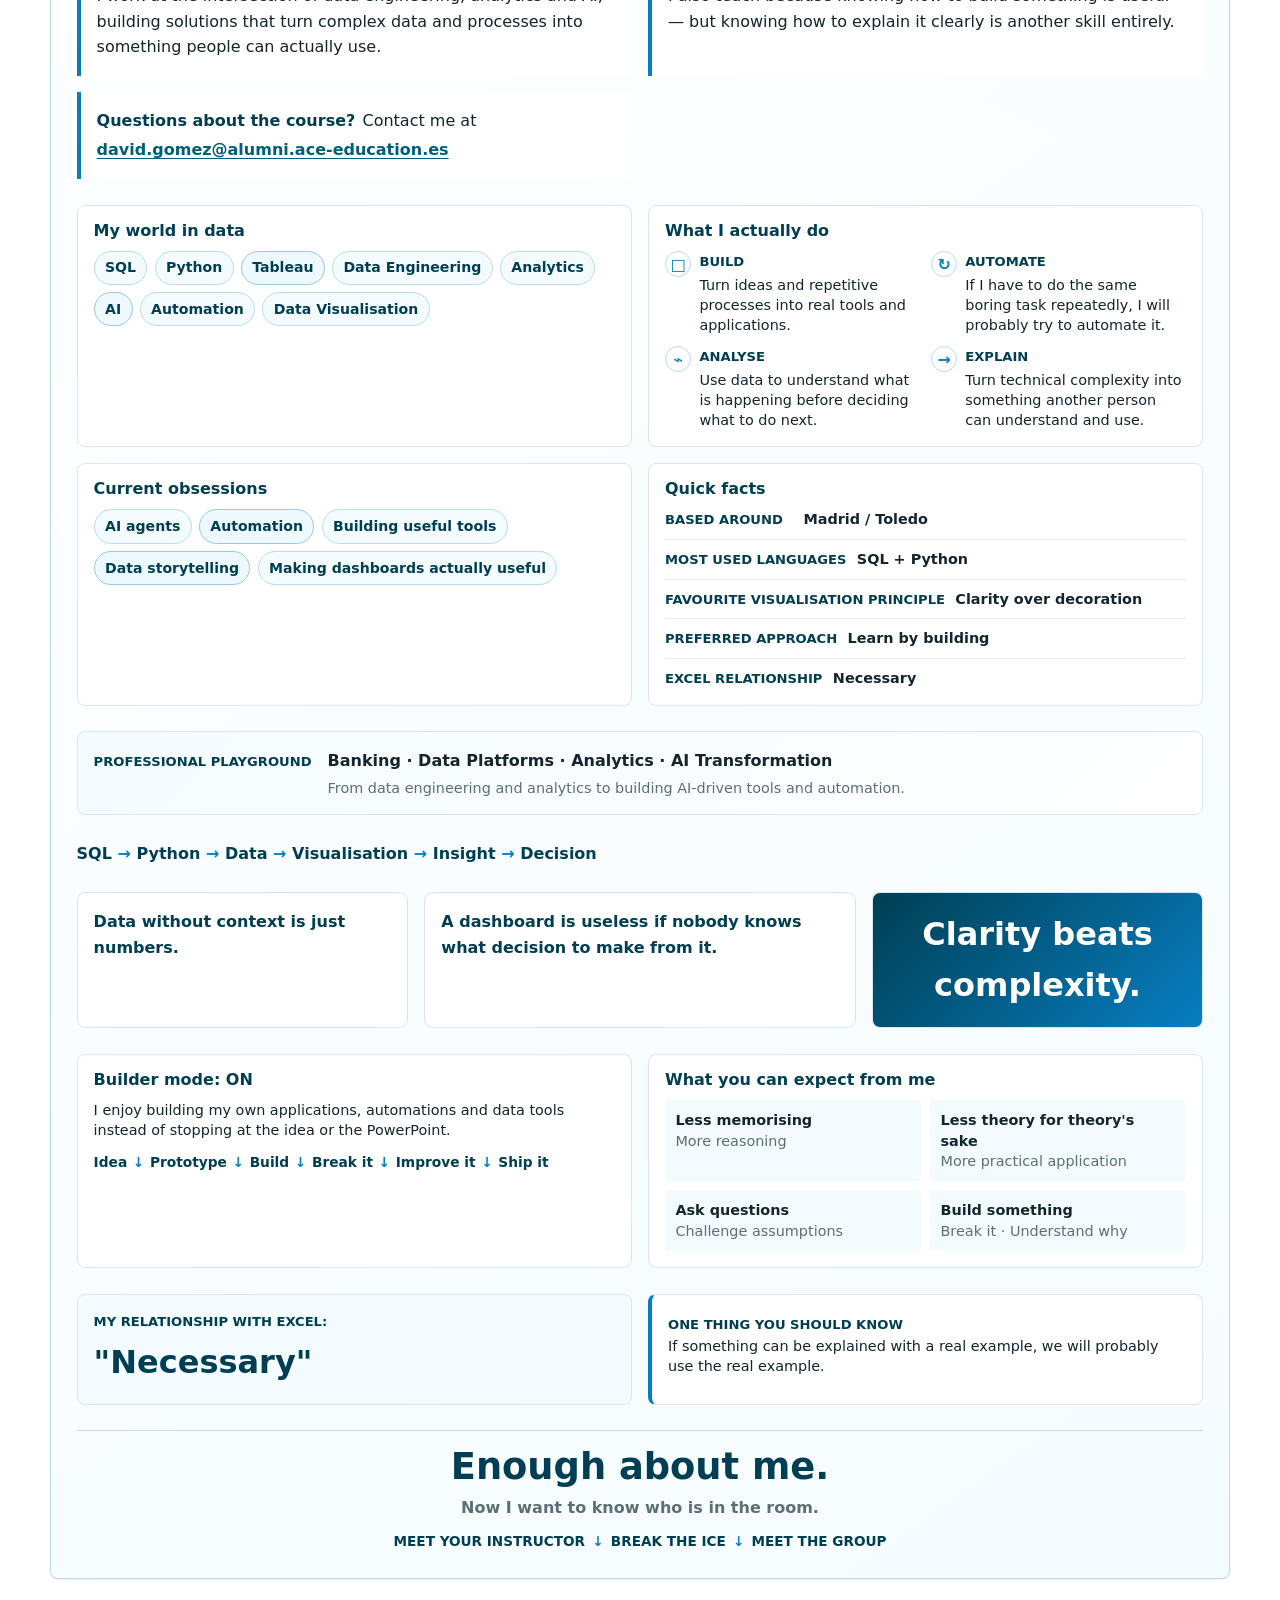
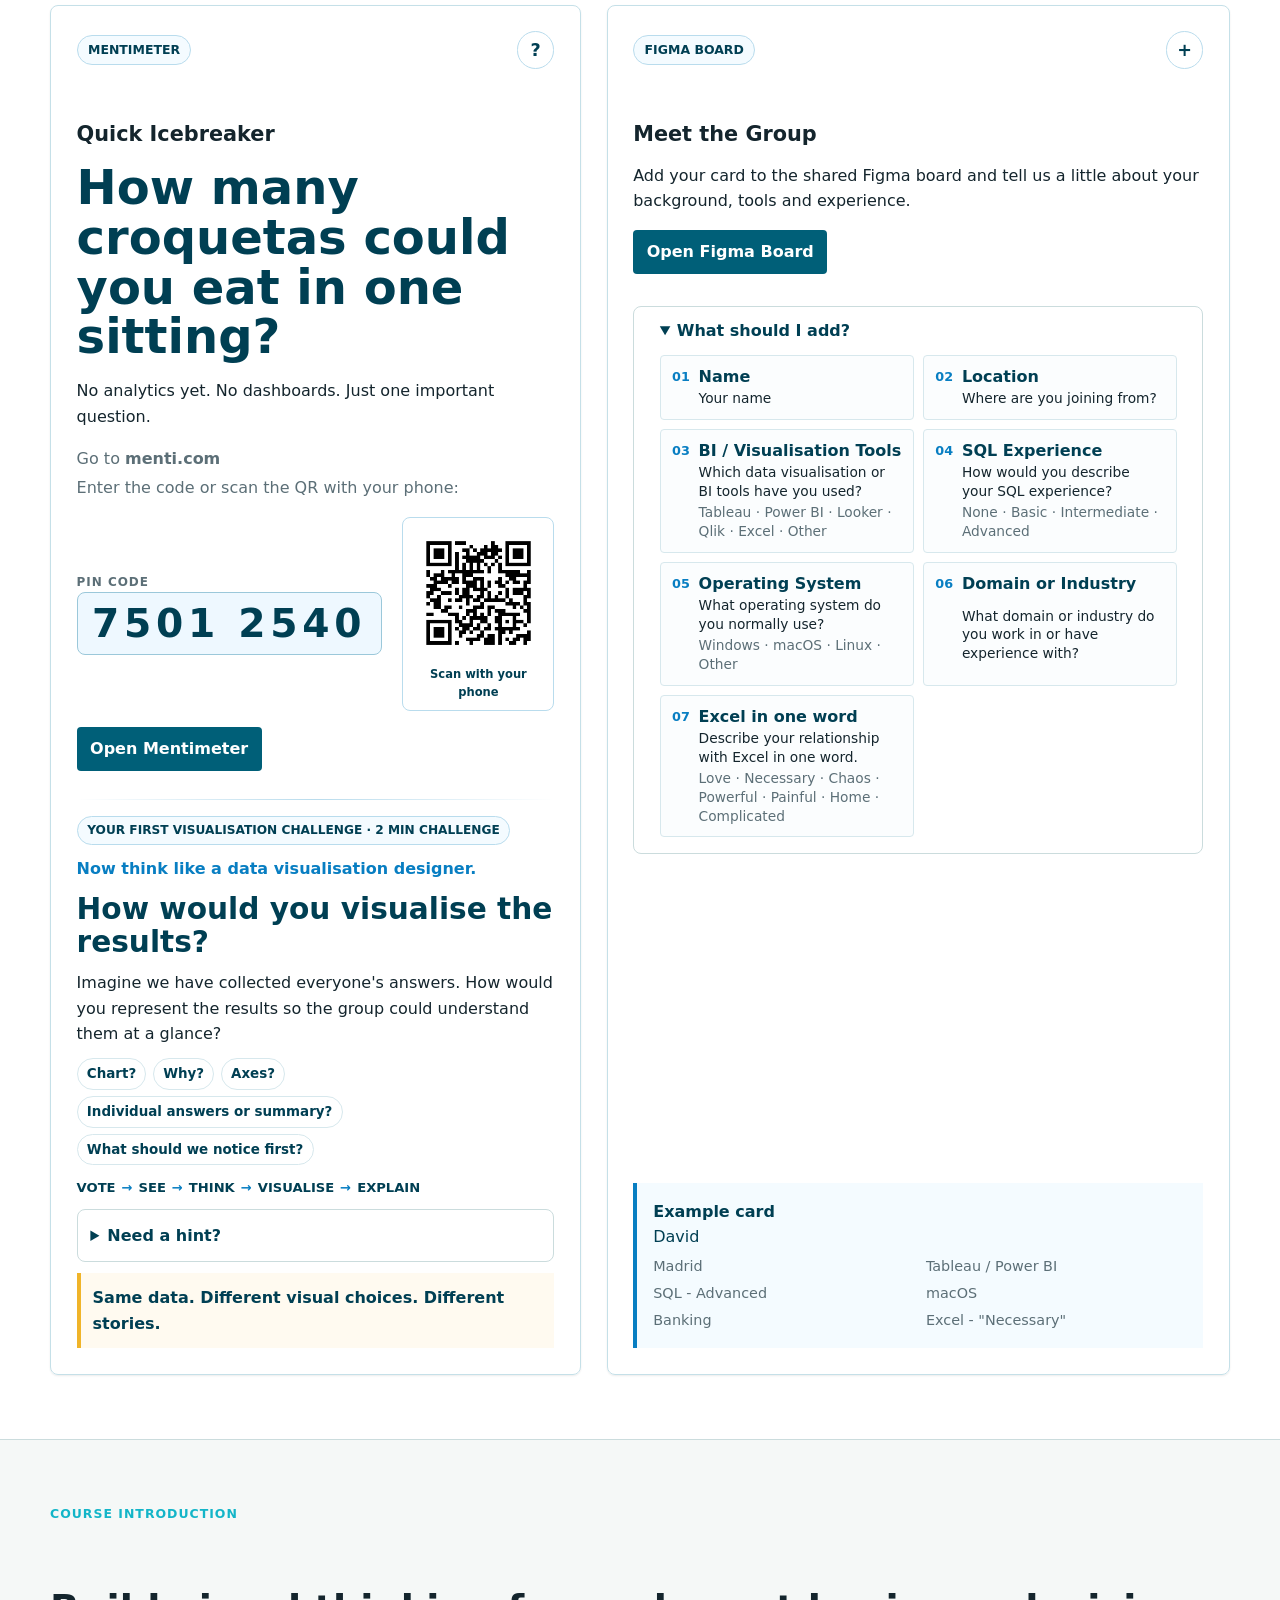
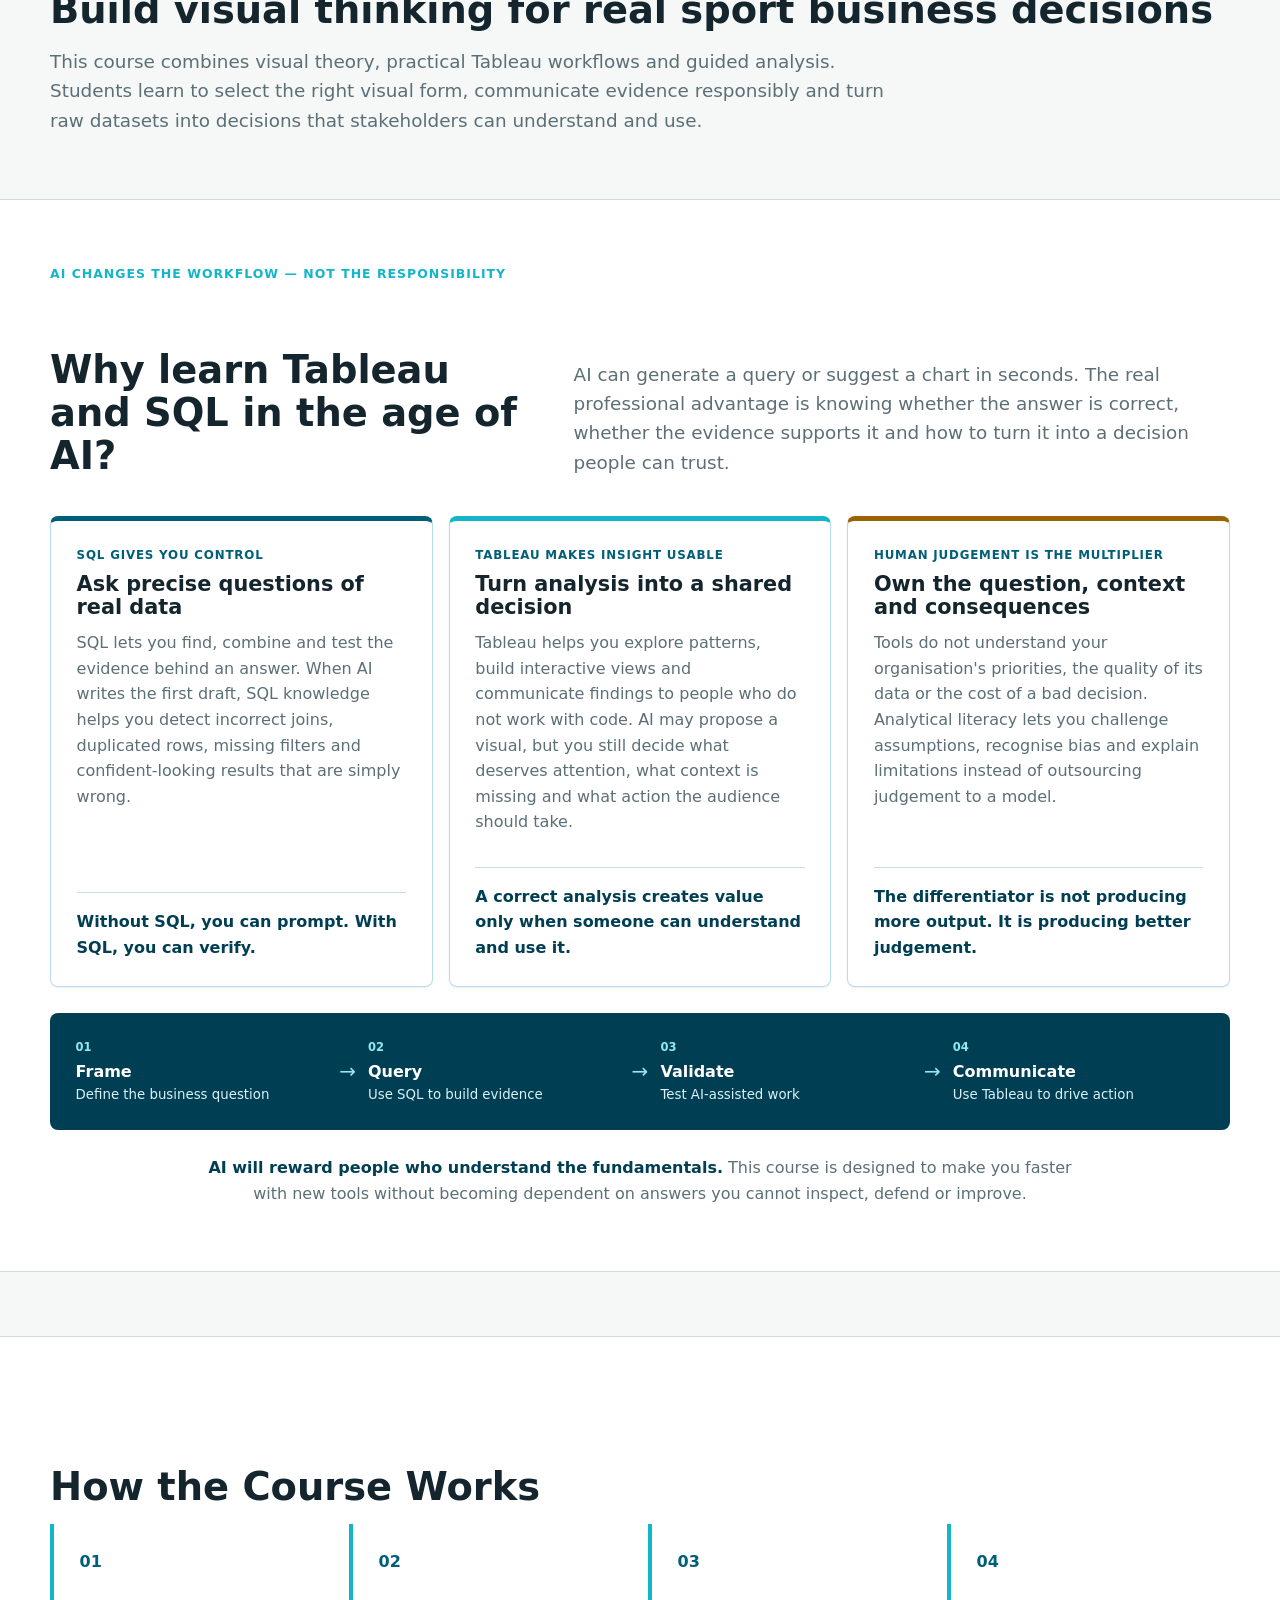
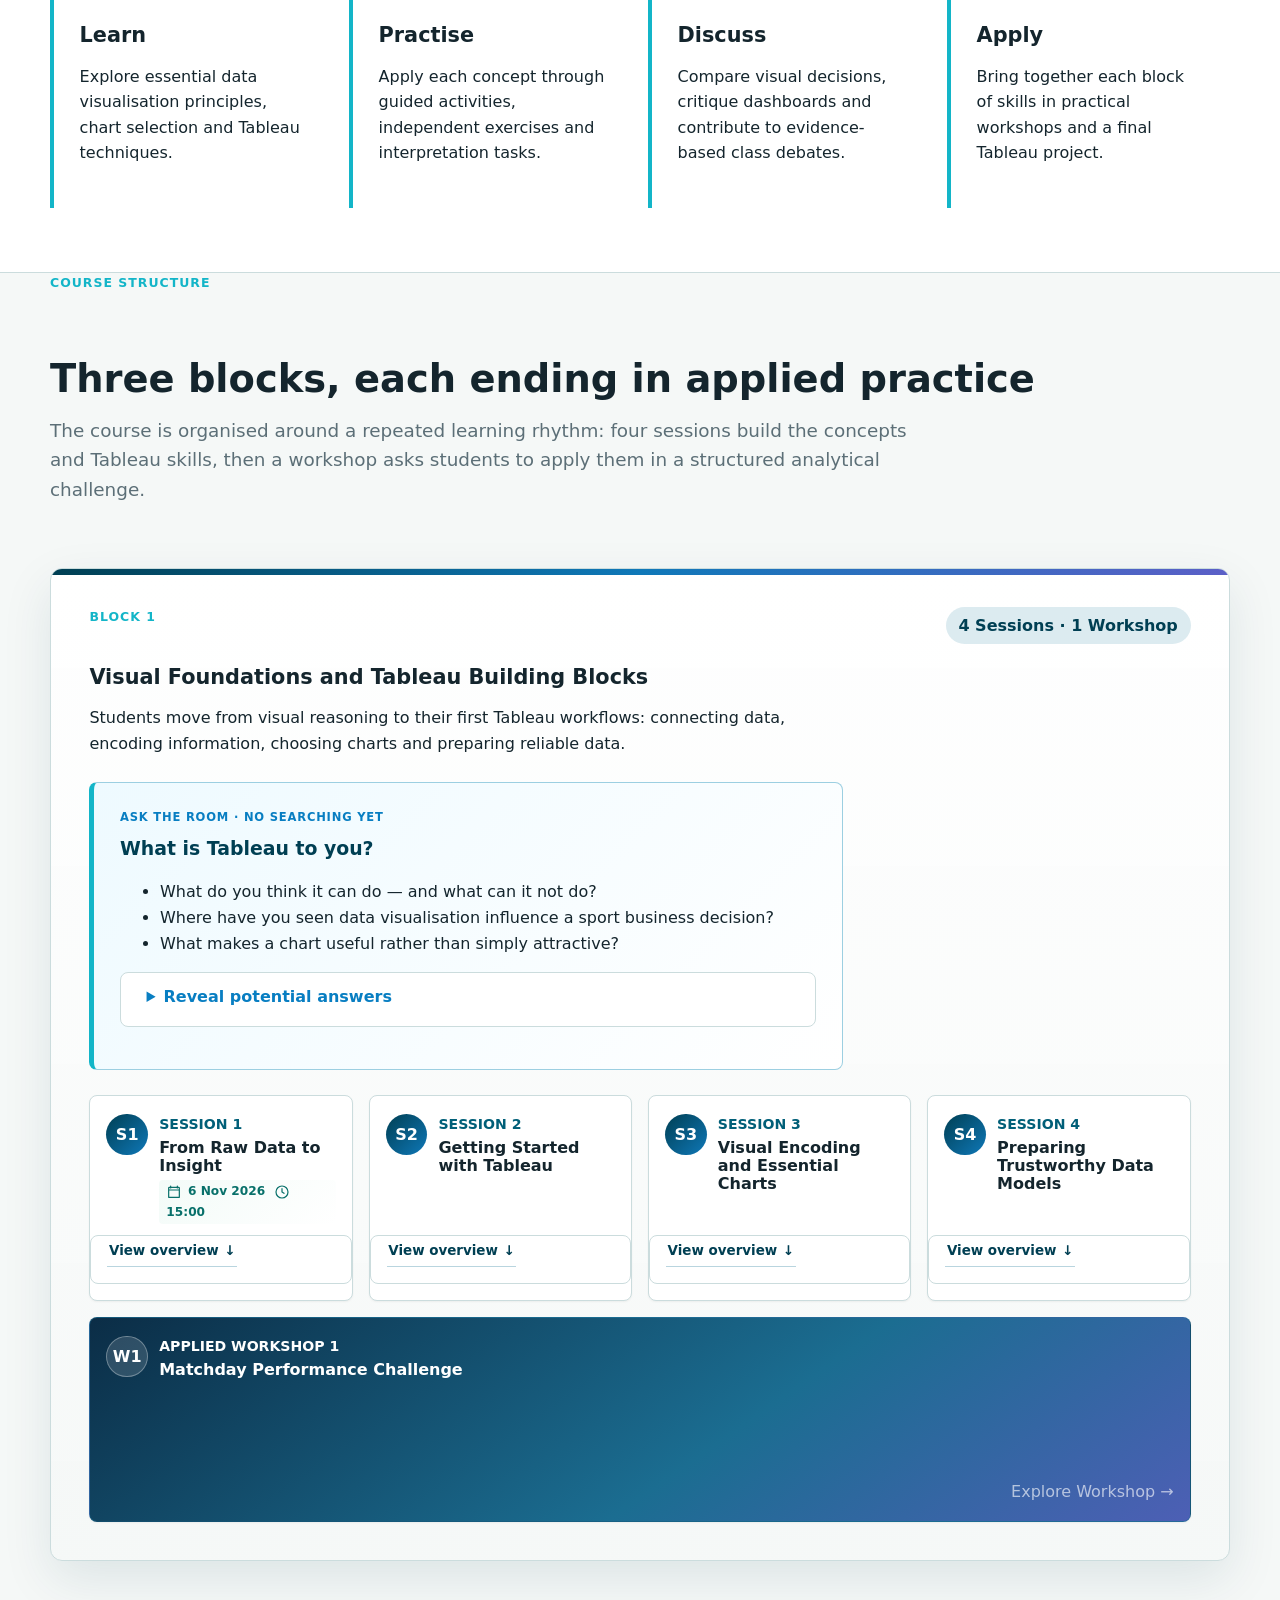
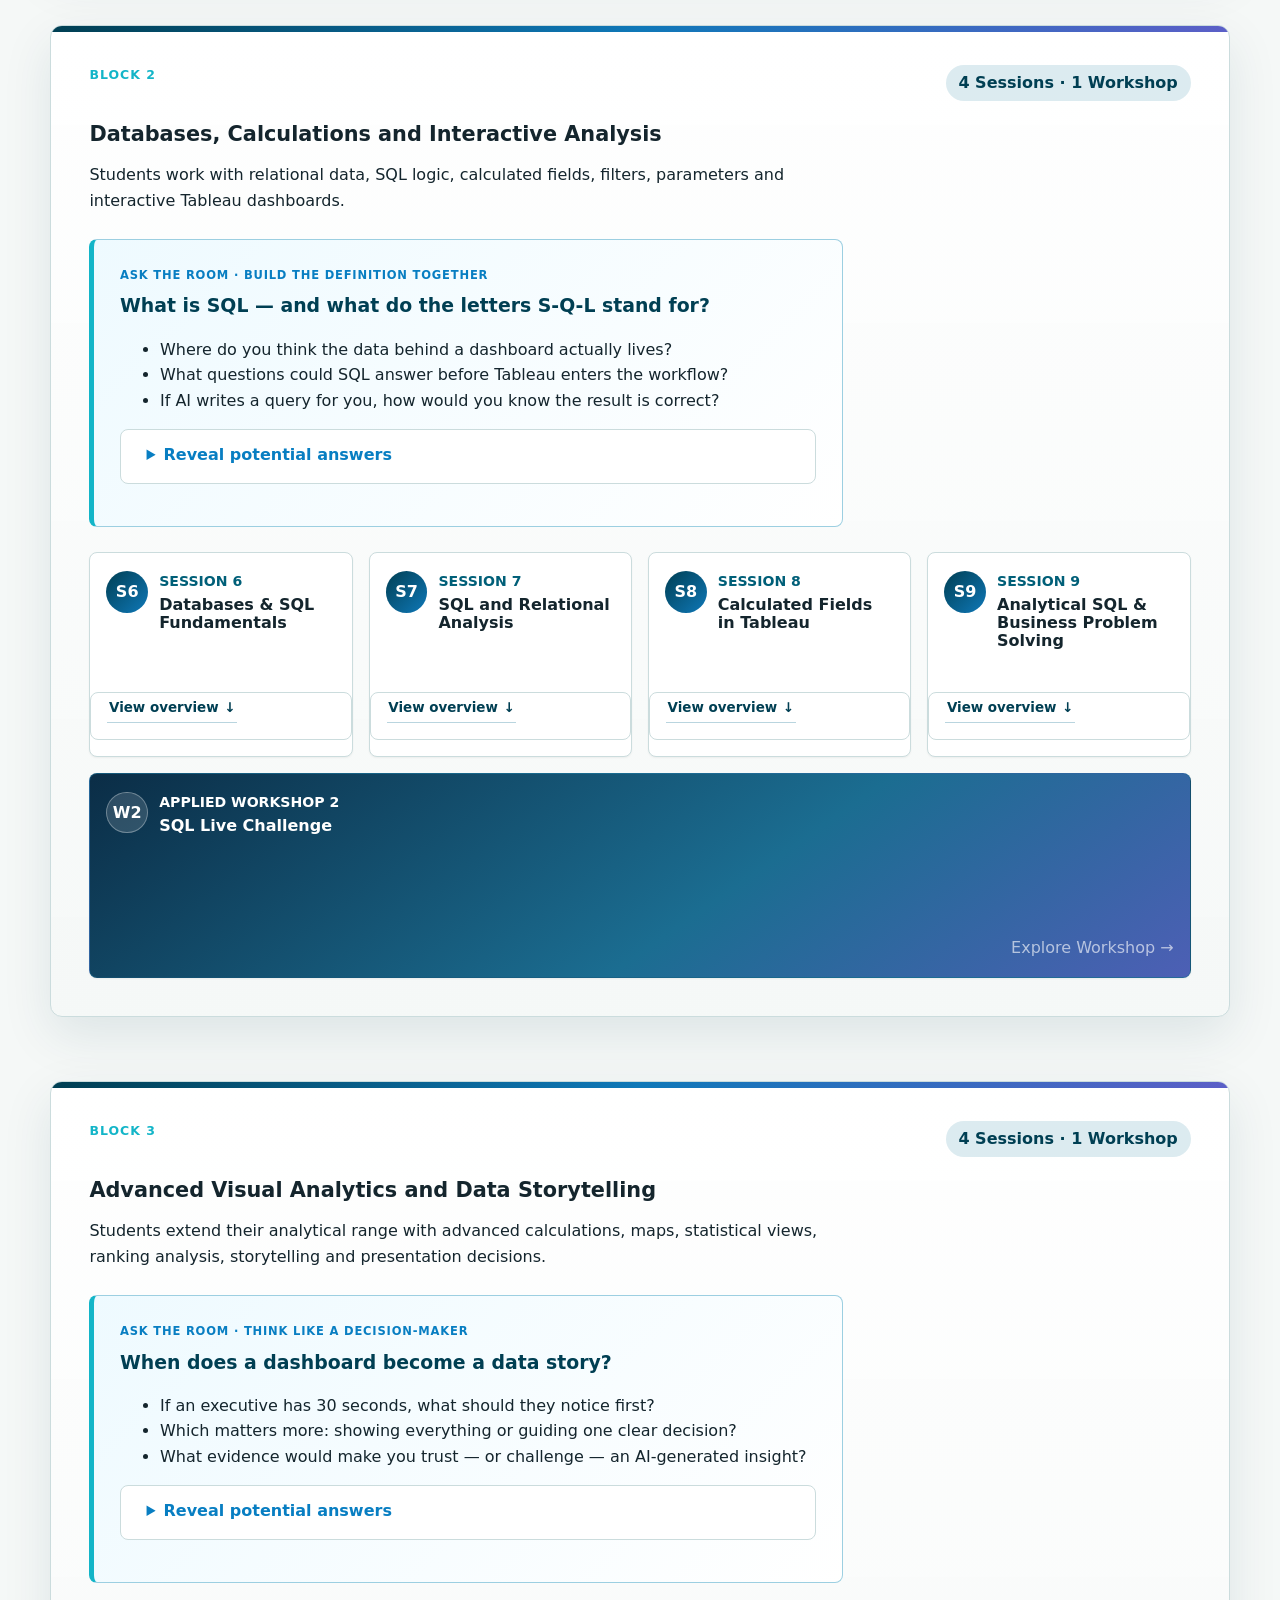
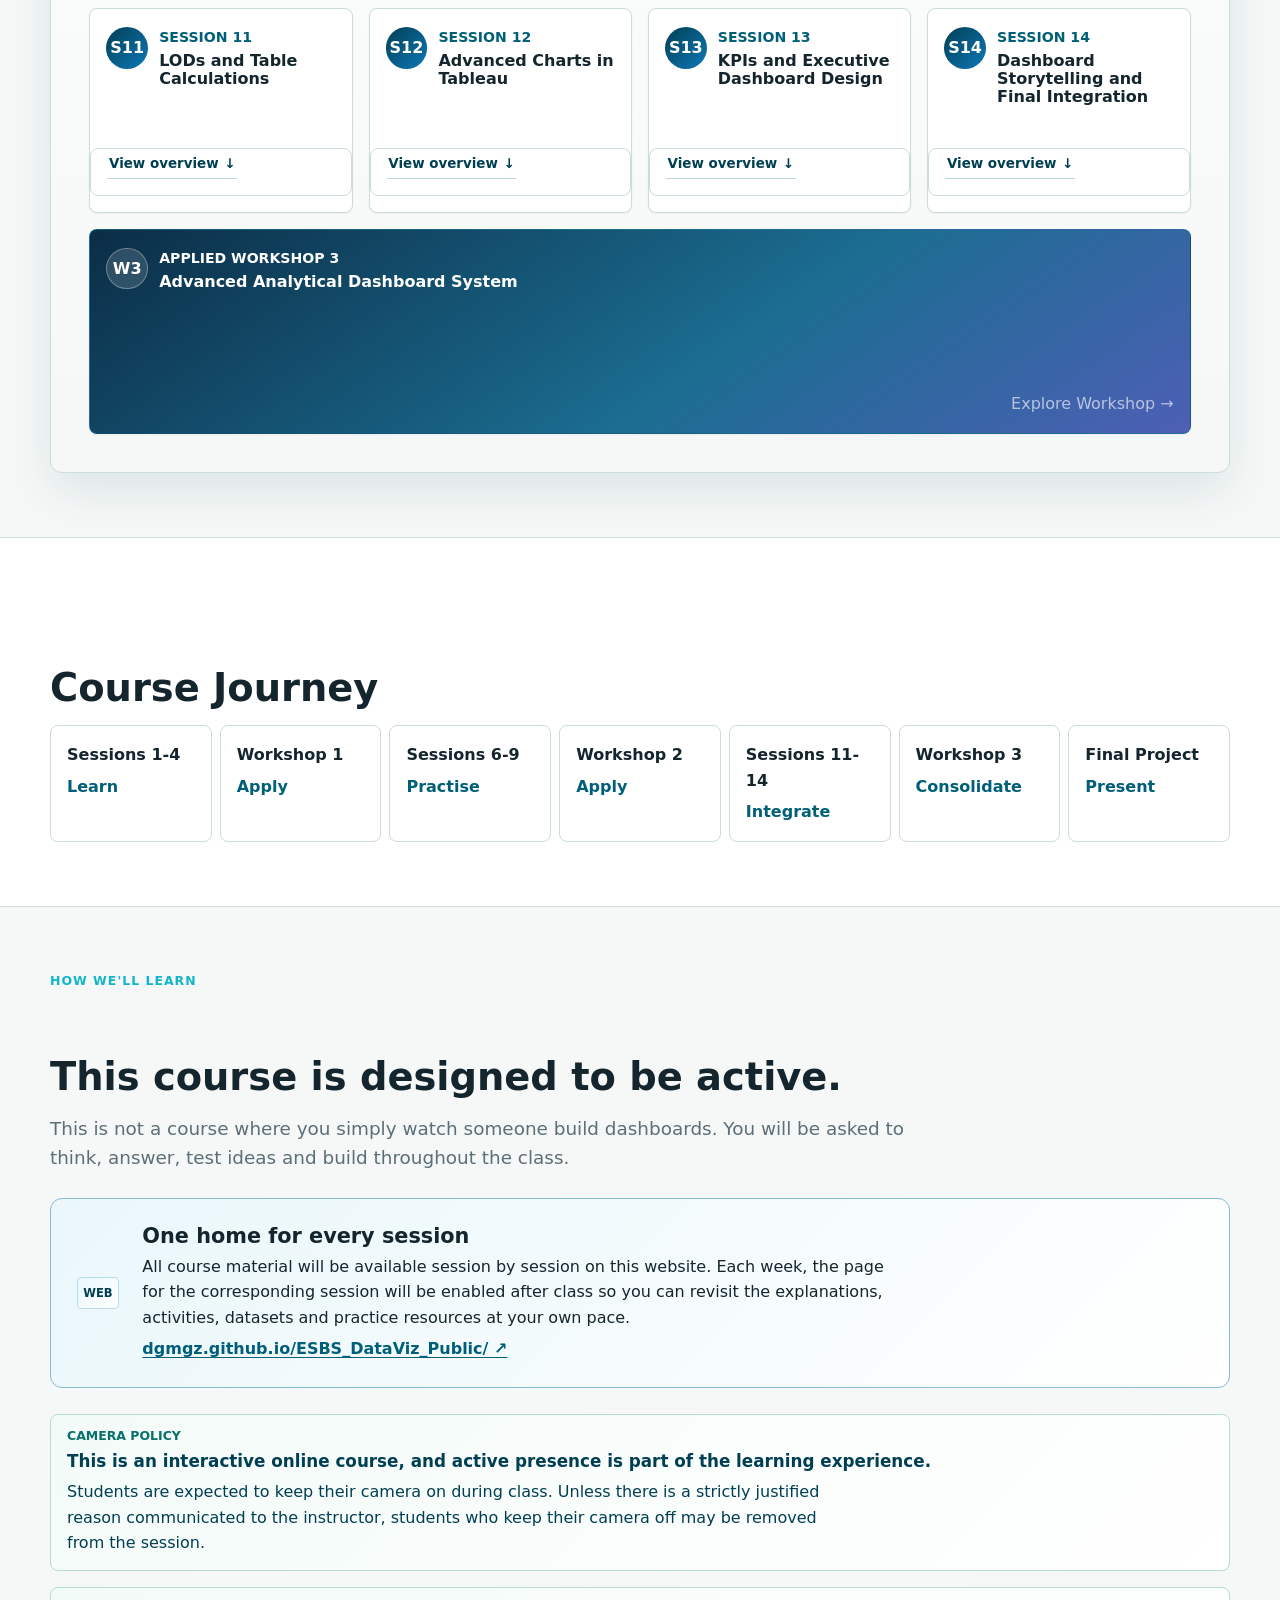
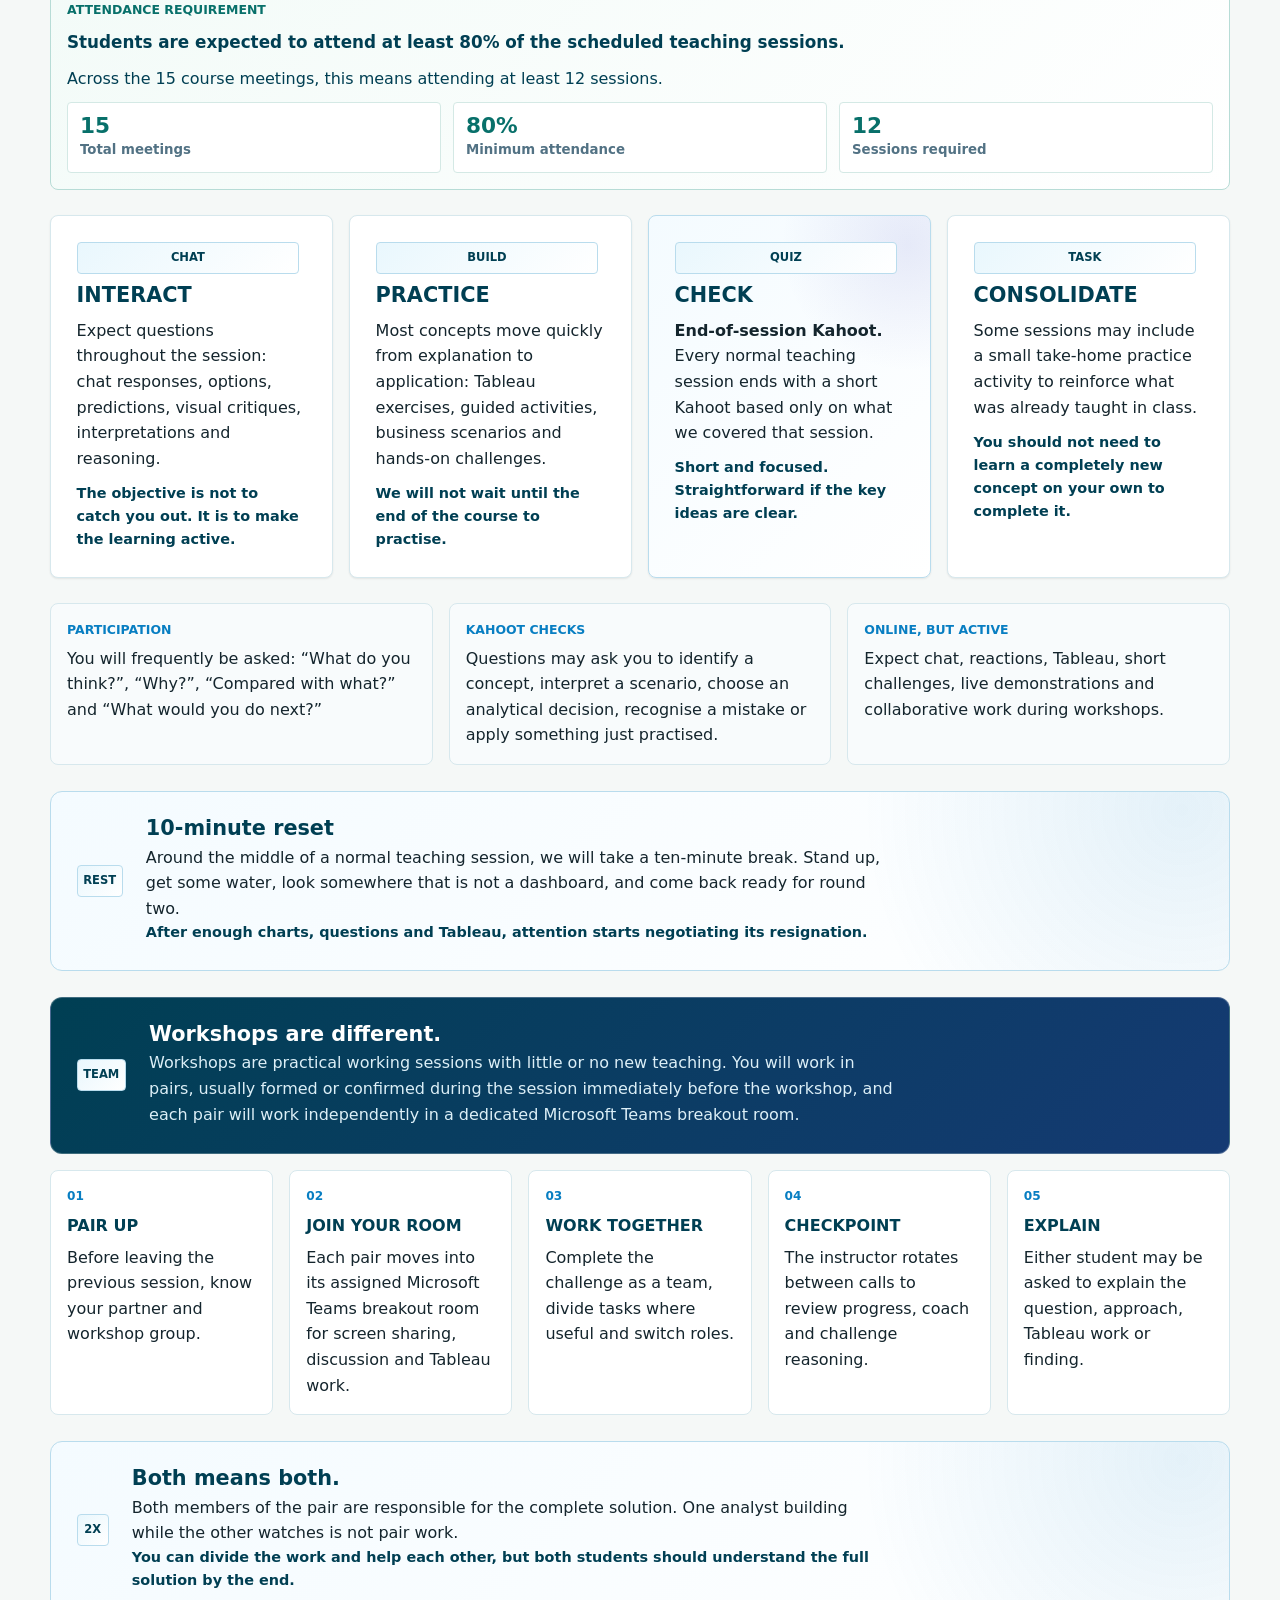
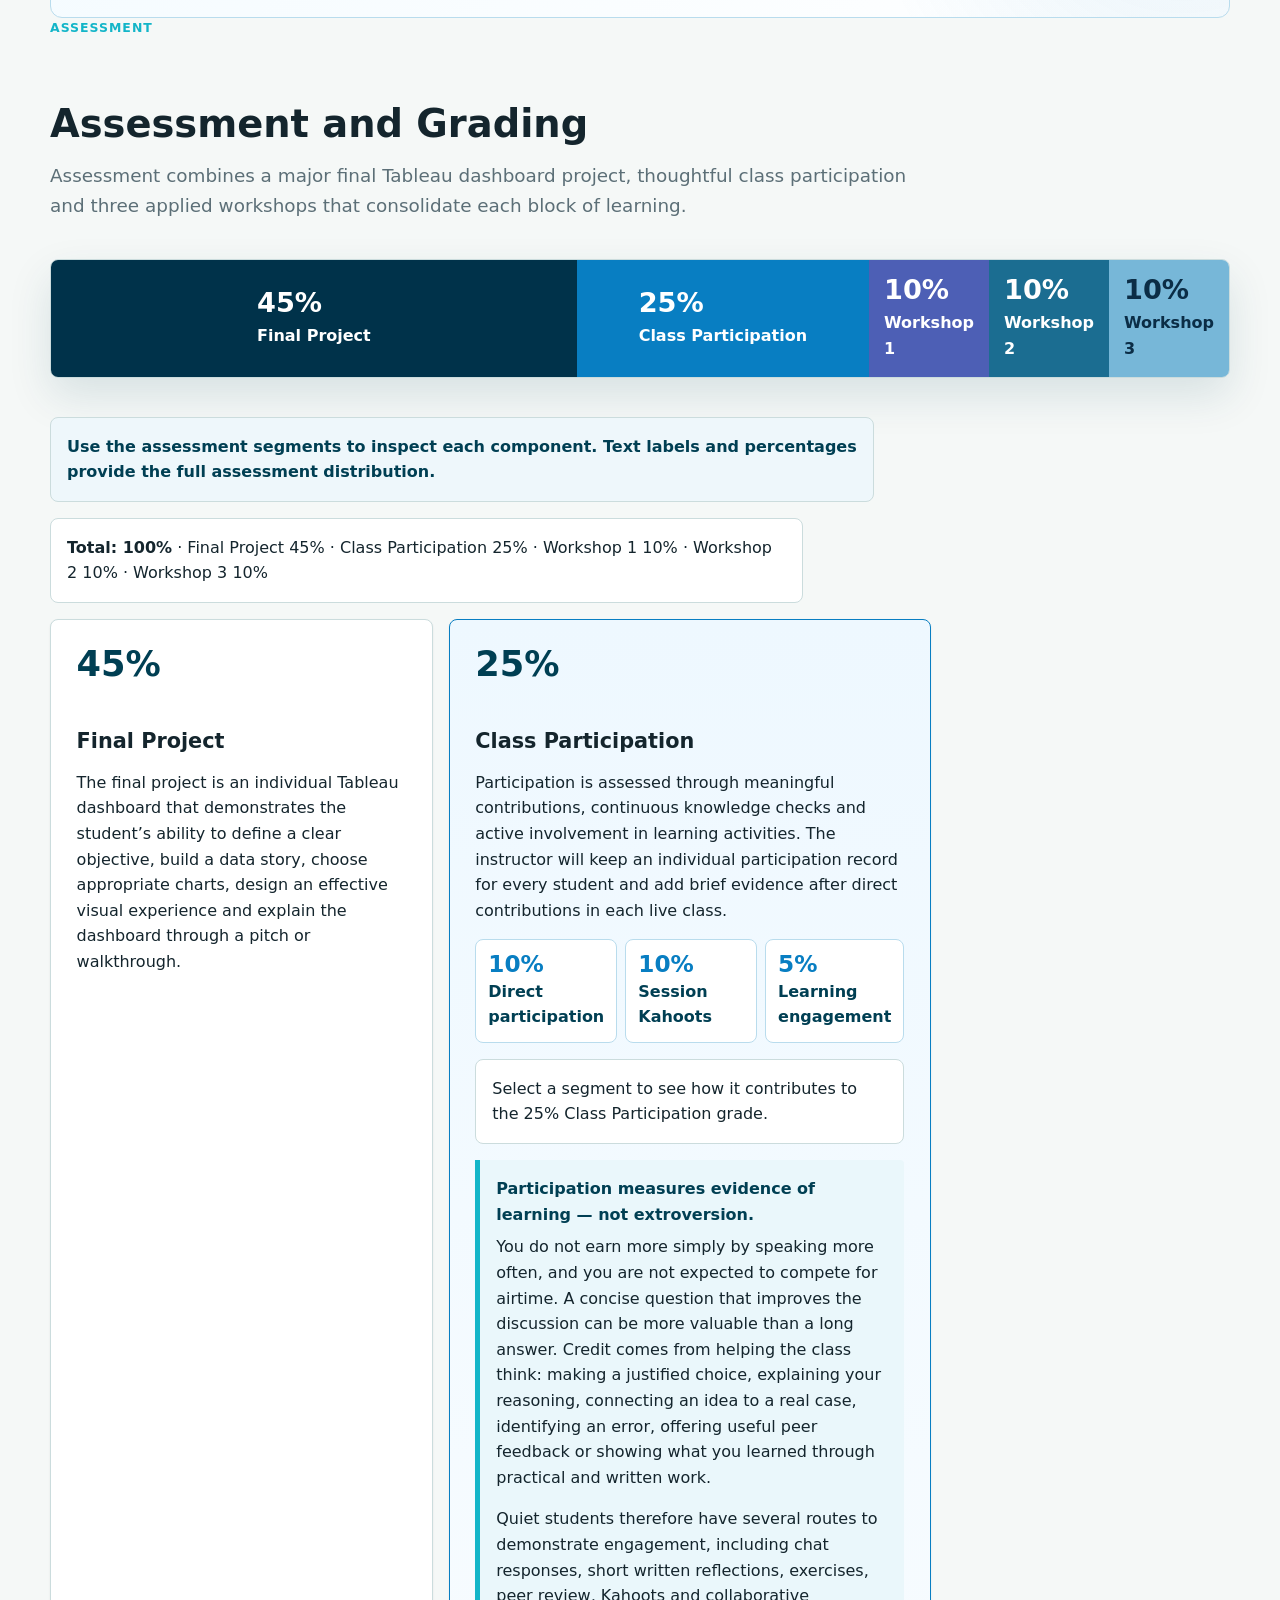
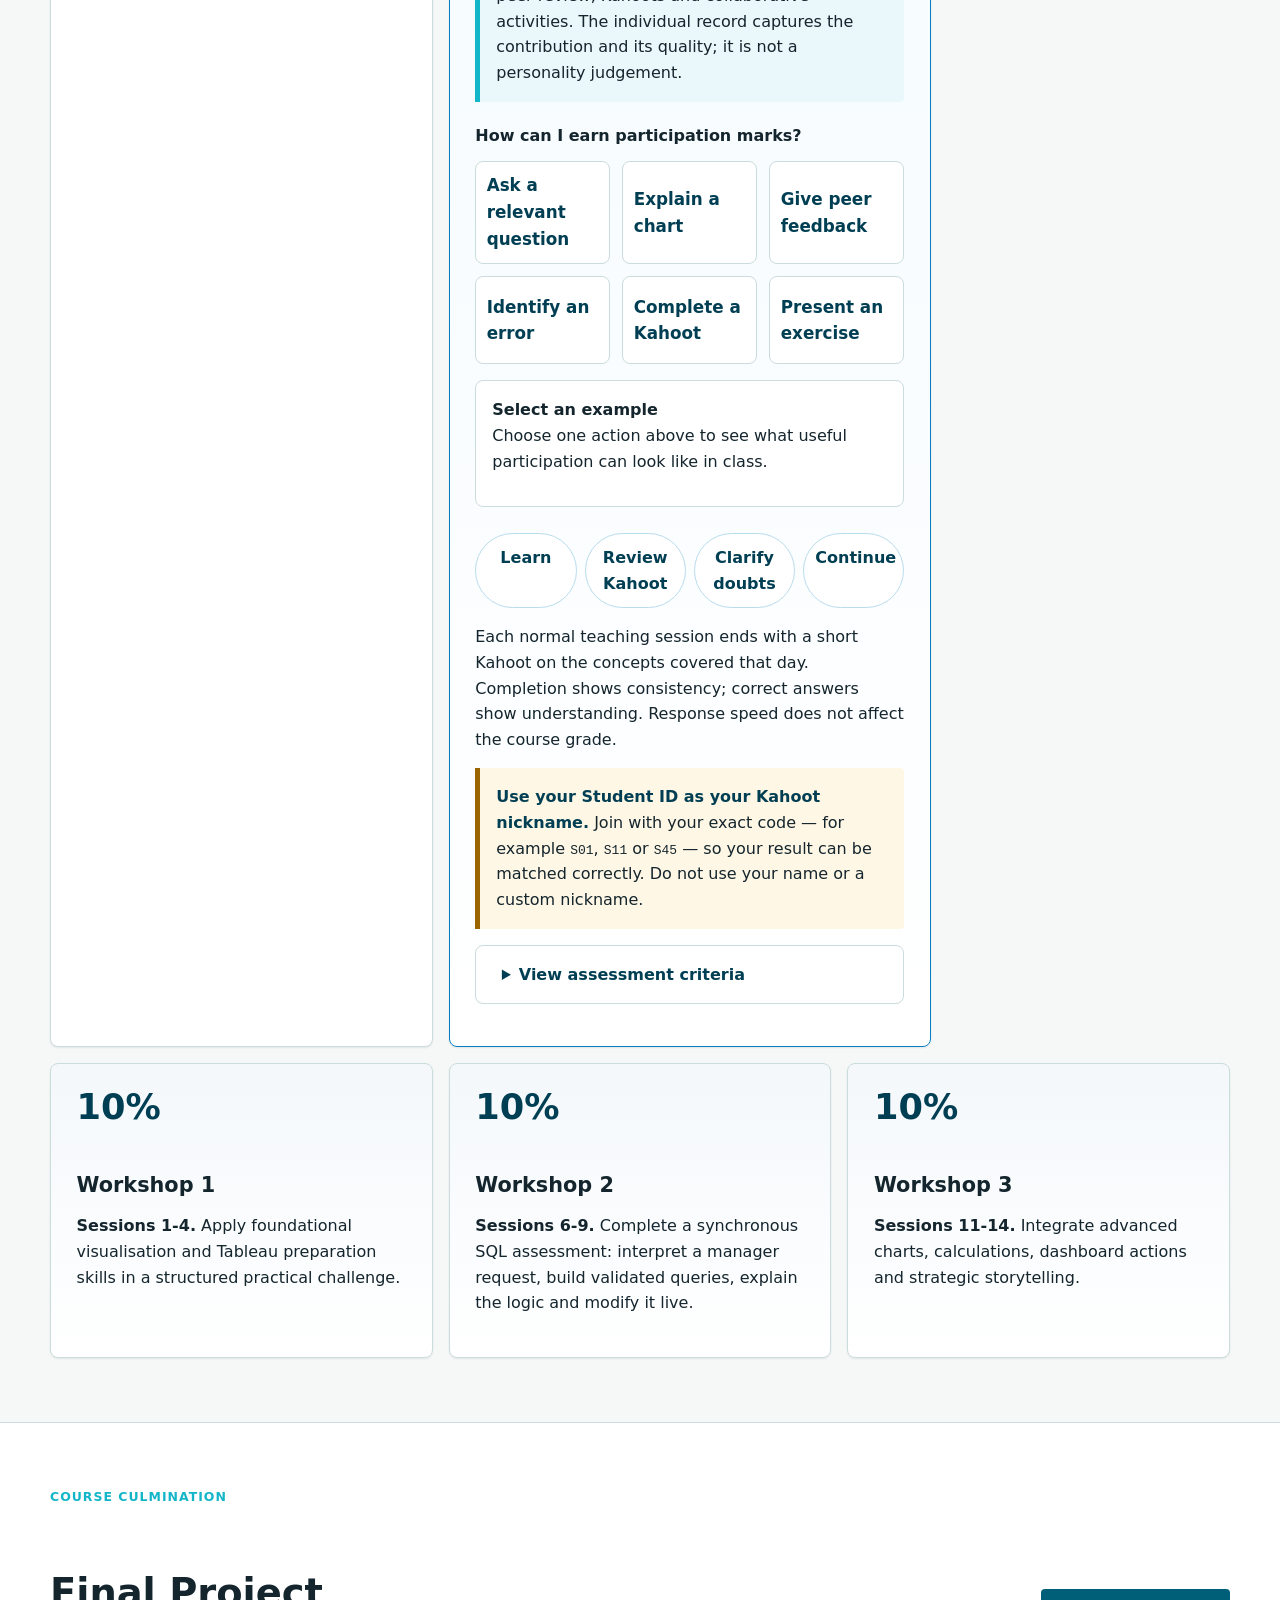
==== commit 2c419646: "Publish sanitized student site from a5376eb221e0f4e7ab3712cdfdc29f1e19a62b73" ====
--- a/index.html
+++ b/index.html
@@ -20,7 +20,7 @@
           <button type="button" class="nav-menu-trigger" aria-expanded="false" aria-controls="sessions-menu">Sessions</button>
           <div class="nav-menu-panel" id="sessions-menu" hidden>
             <a href="sessions/session-01/index.html"><span>S01</span>From Raw Data to Insight</a>
-            <a href="sessions/session-02/index.html"><span>S02</span>Getting Started with Tableau</a>
+            <span class="publication-unavailable" aria-disabled="true" title="Coming soon"><span>S02</span>Getting Started with Tableau</span>
             <span class="publication-unavailable" aria-disabled="true" title="Coming soon"><span>S03</span>Visual Encoding and Essential Charts</span>
             <span class="publication-unavailable" aria-disabled="true" title="Coming soon"><span>S04</span>Preparing Trustworthy Data Models</span>
             <span class="publication-unavailable" aria-disabled="true" title="Coming soon"><span>S06</span>Databases &amp; SQL Fundamentals</span>
@@ -449,7 +449,7 @@
                   <ul><li>Tableau setup</li><li>CSV grain and data types</li><li>Dimensions and measures</li><li>Organise, build and publish</li></ul>
                 </div>
                 <p><strong>Learning outcome:</strong> prepare, organise and publish a first Tableau workbook using the course dataset.</p>
-                <a href="sessions/session-02/index.html">Explore Session</a>
+                <span class="publication-unavailable" aria-disabled="true" title="Coming soon">Explore Session</span>
               </div>
             </details>
           </article>
--- a/assets/css/styles.css
+++ b/assets/css/styles.css
@@ -28,6 +28,49 @@
   --radius-lg: 12px;
   --shadow-sm: 0 1px 2px rgb(0 0 0 / .08);
   --shadow-md: 0 16px 40px rgb(0 63 83 / .14);
+}
+
+.local-publication-control {
+  display: grid;
+  grid-template-columns: minmax(0, 1fr) auto;
+  gap: var(--space-lg);
+  align-items: center;
+  width: min(1120px, calc(100% - 2rem));
+  margin: var(--space-xl) auto;
+  padding: var(--space-lg);
+  border: 1px solid #b9dced;
+  border-left: 6px solid #087ec2;
+  border-radius: var(--radius-lg);
+  background: linear-gradient(135deg, #f4fbff, #fff);
+  box-shadow: var(--shadow-md);
+}
+
+.local-publication-control div {
+  display: grid;
+  gap: .35rem;
+}
+
+.local-publication-control span {
+  color: #087ec2;
+  font-size: .76rem;
+  font-weight: 900;
+  text-transform: uppercase;
+}
+
+.local-publication-control strong {
+  color: var(--color-primary-dark);
+  font-size: 1.15rem;
+}
+
+.local-publication-control p {
+  margin: 0;
+  color: #527284;
+}
+
+@media (max-width: 760px) {
+  .local-publication-control {
+    grid-template-columns: 1fr;
+  }
 }
 
 /* Block 3 practice studios */
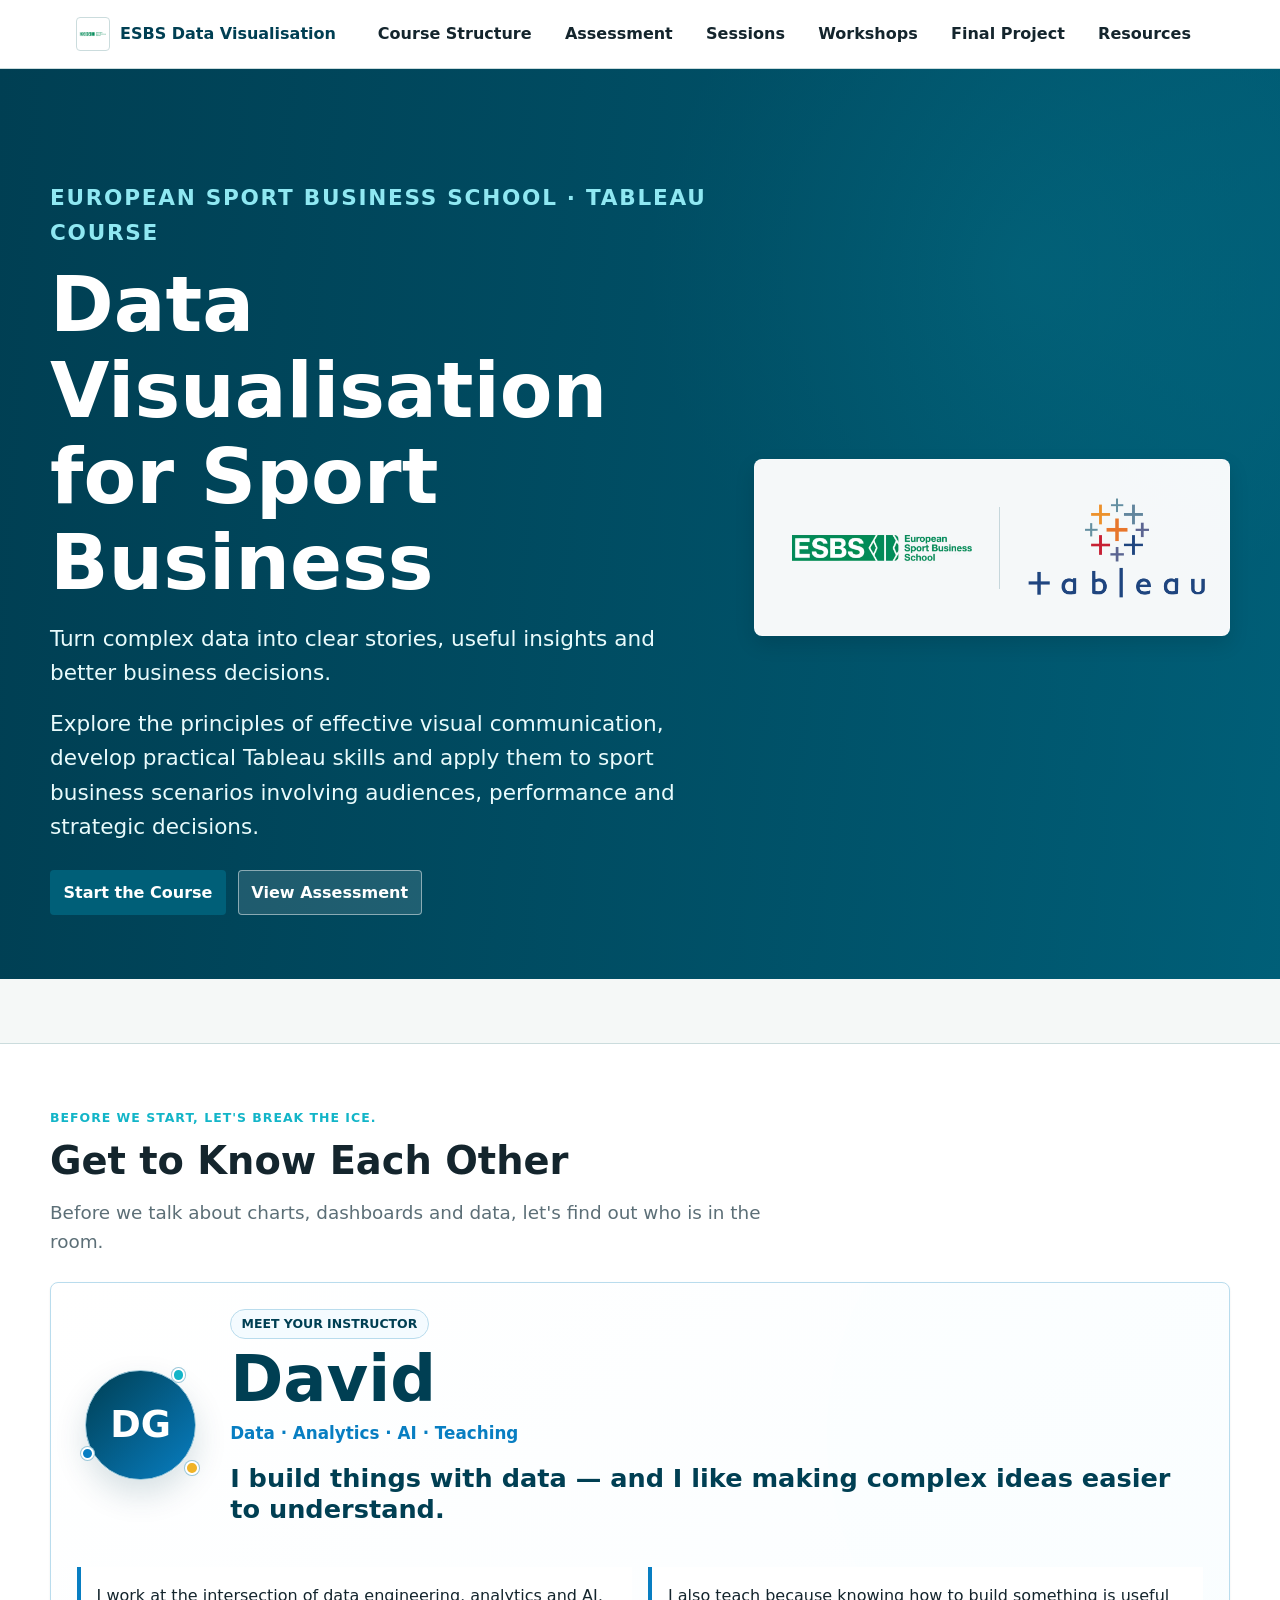
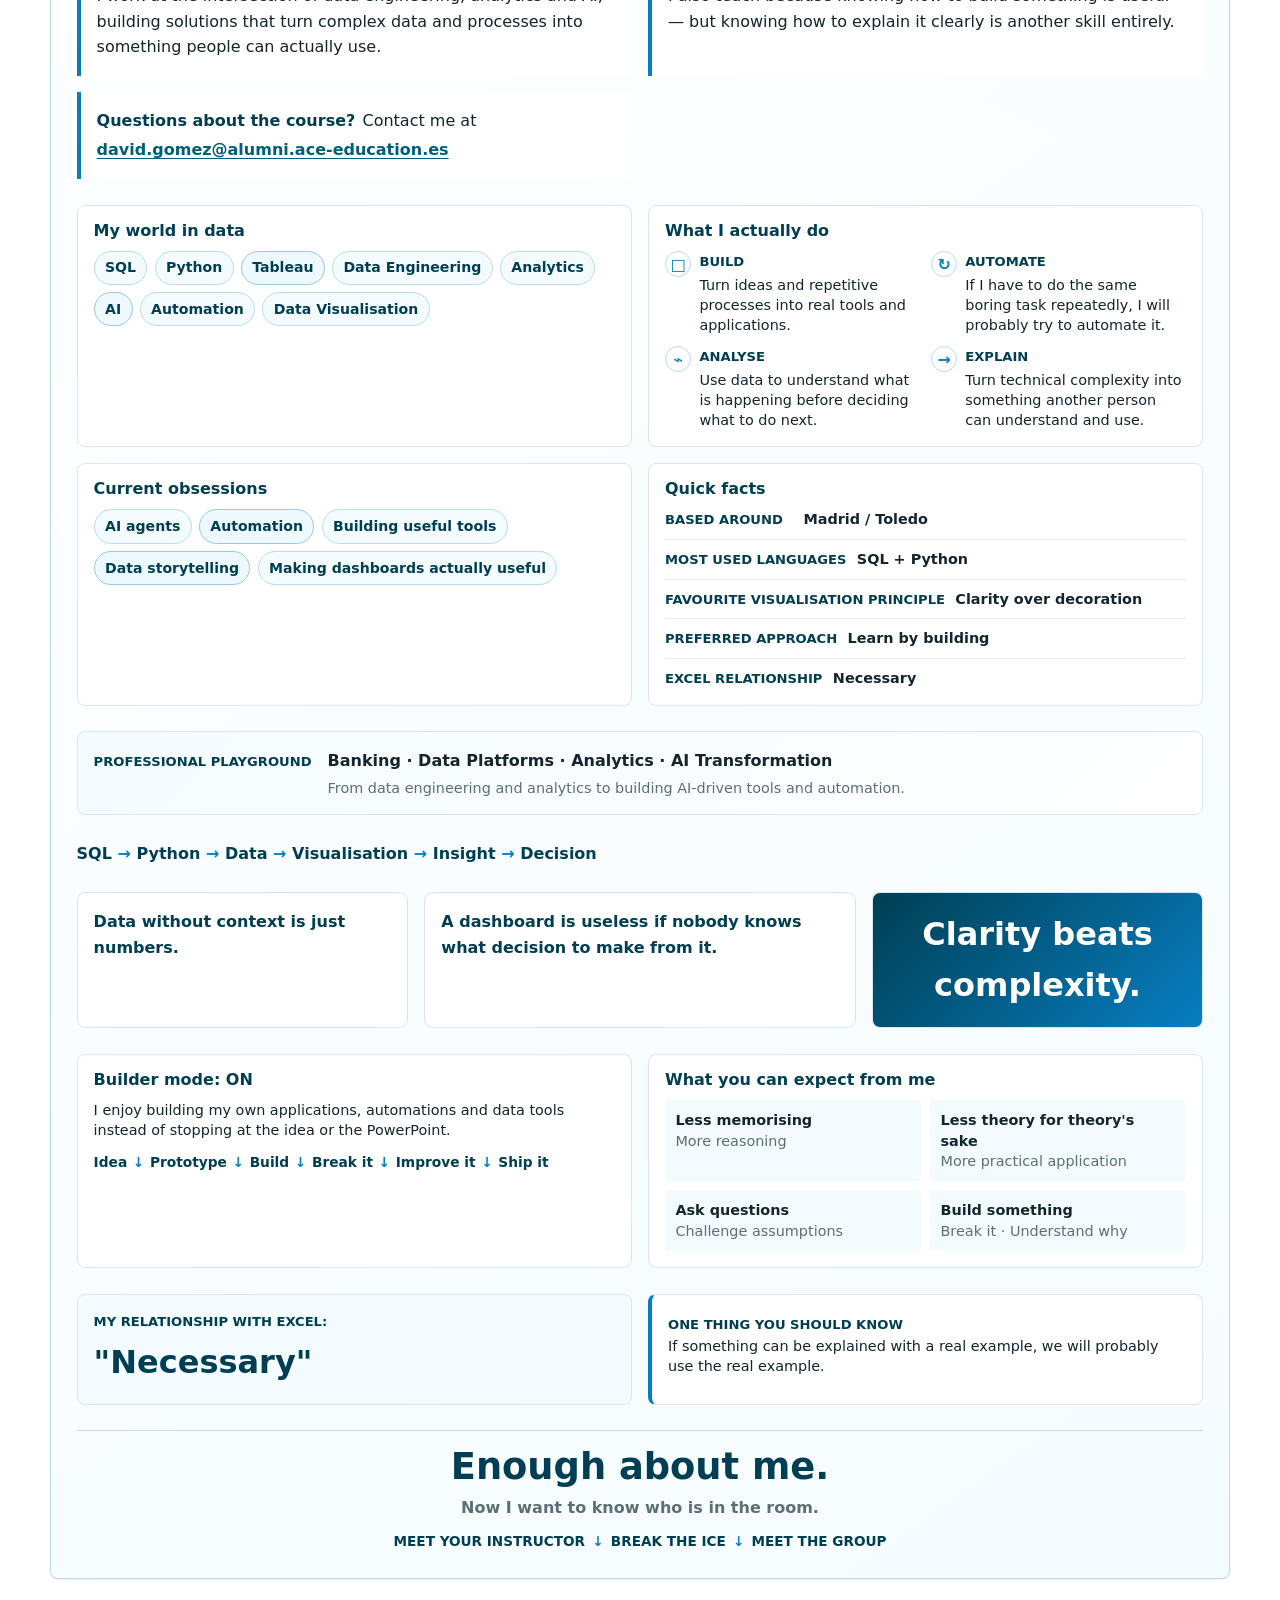
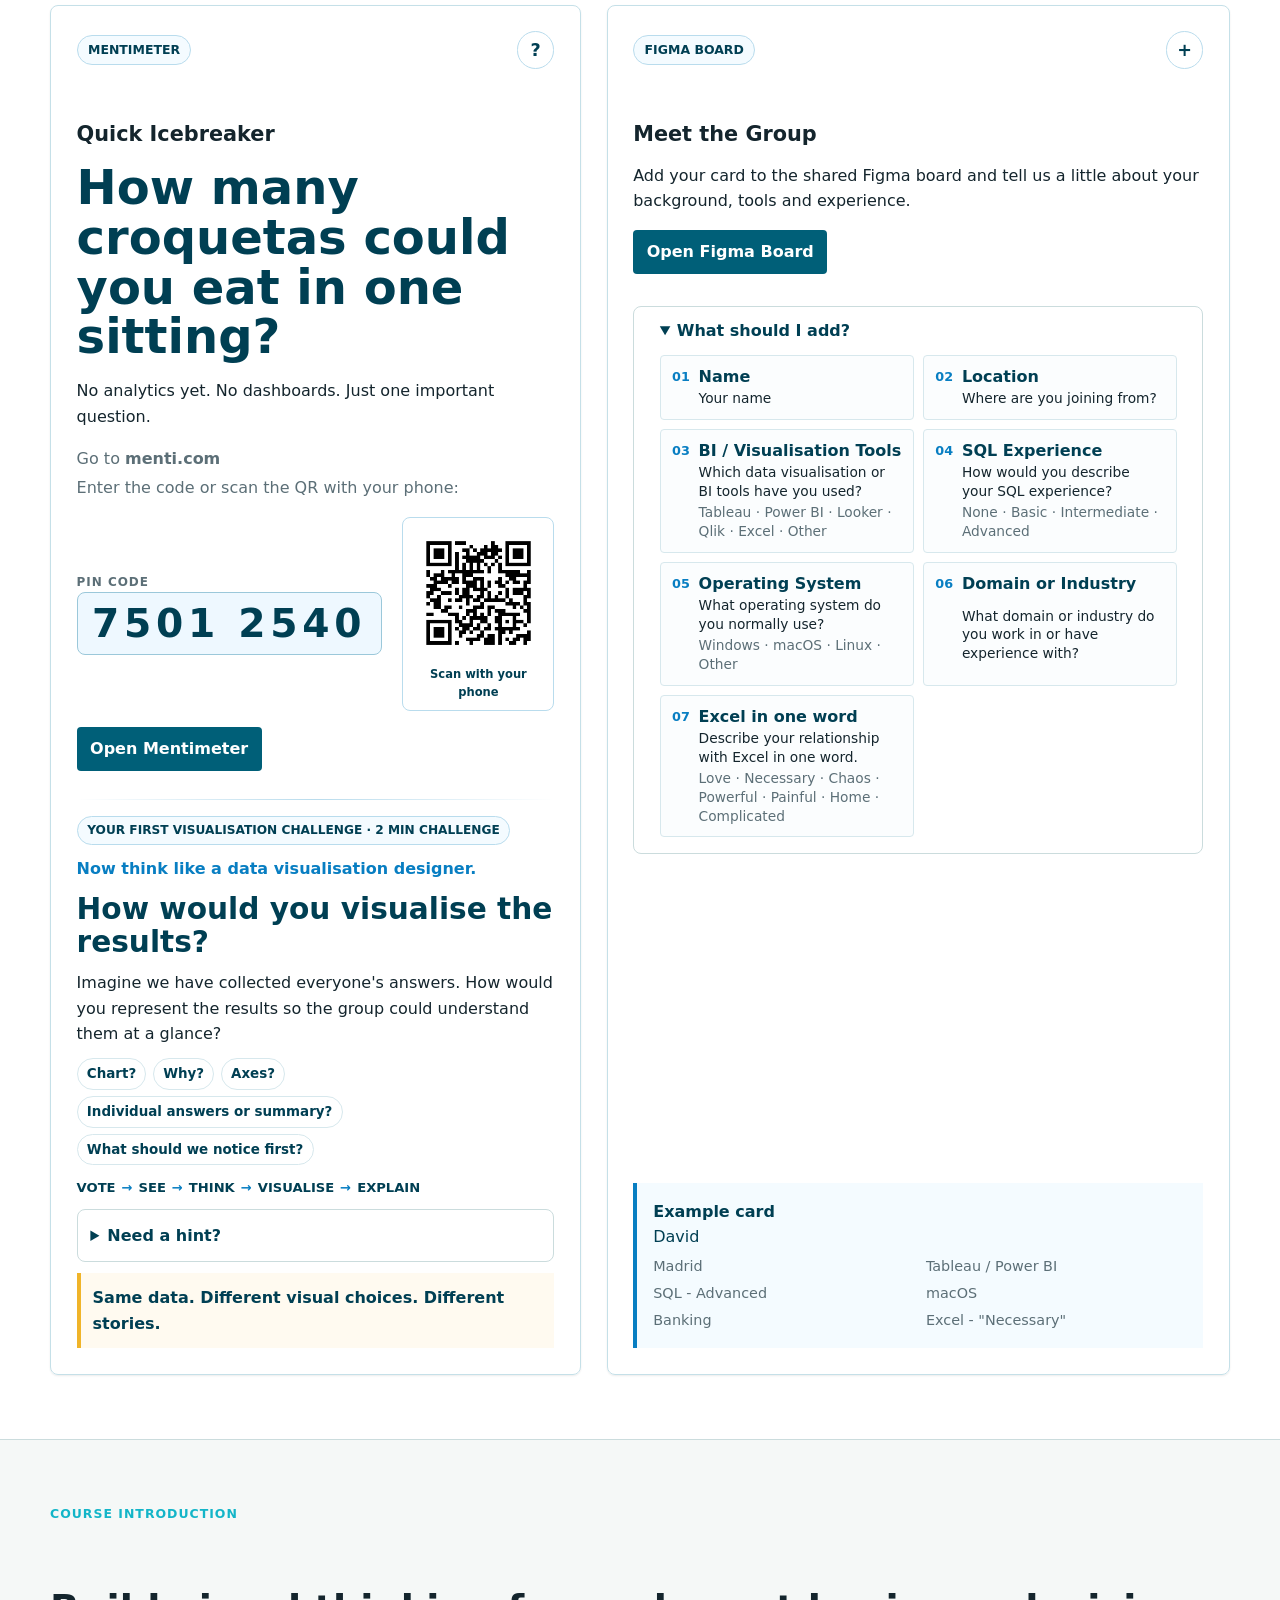
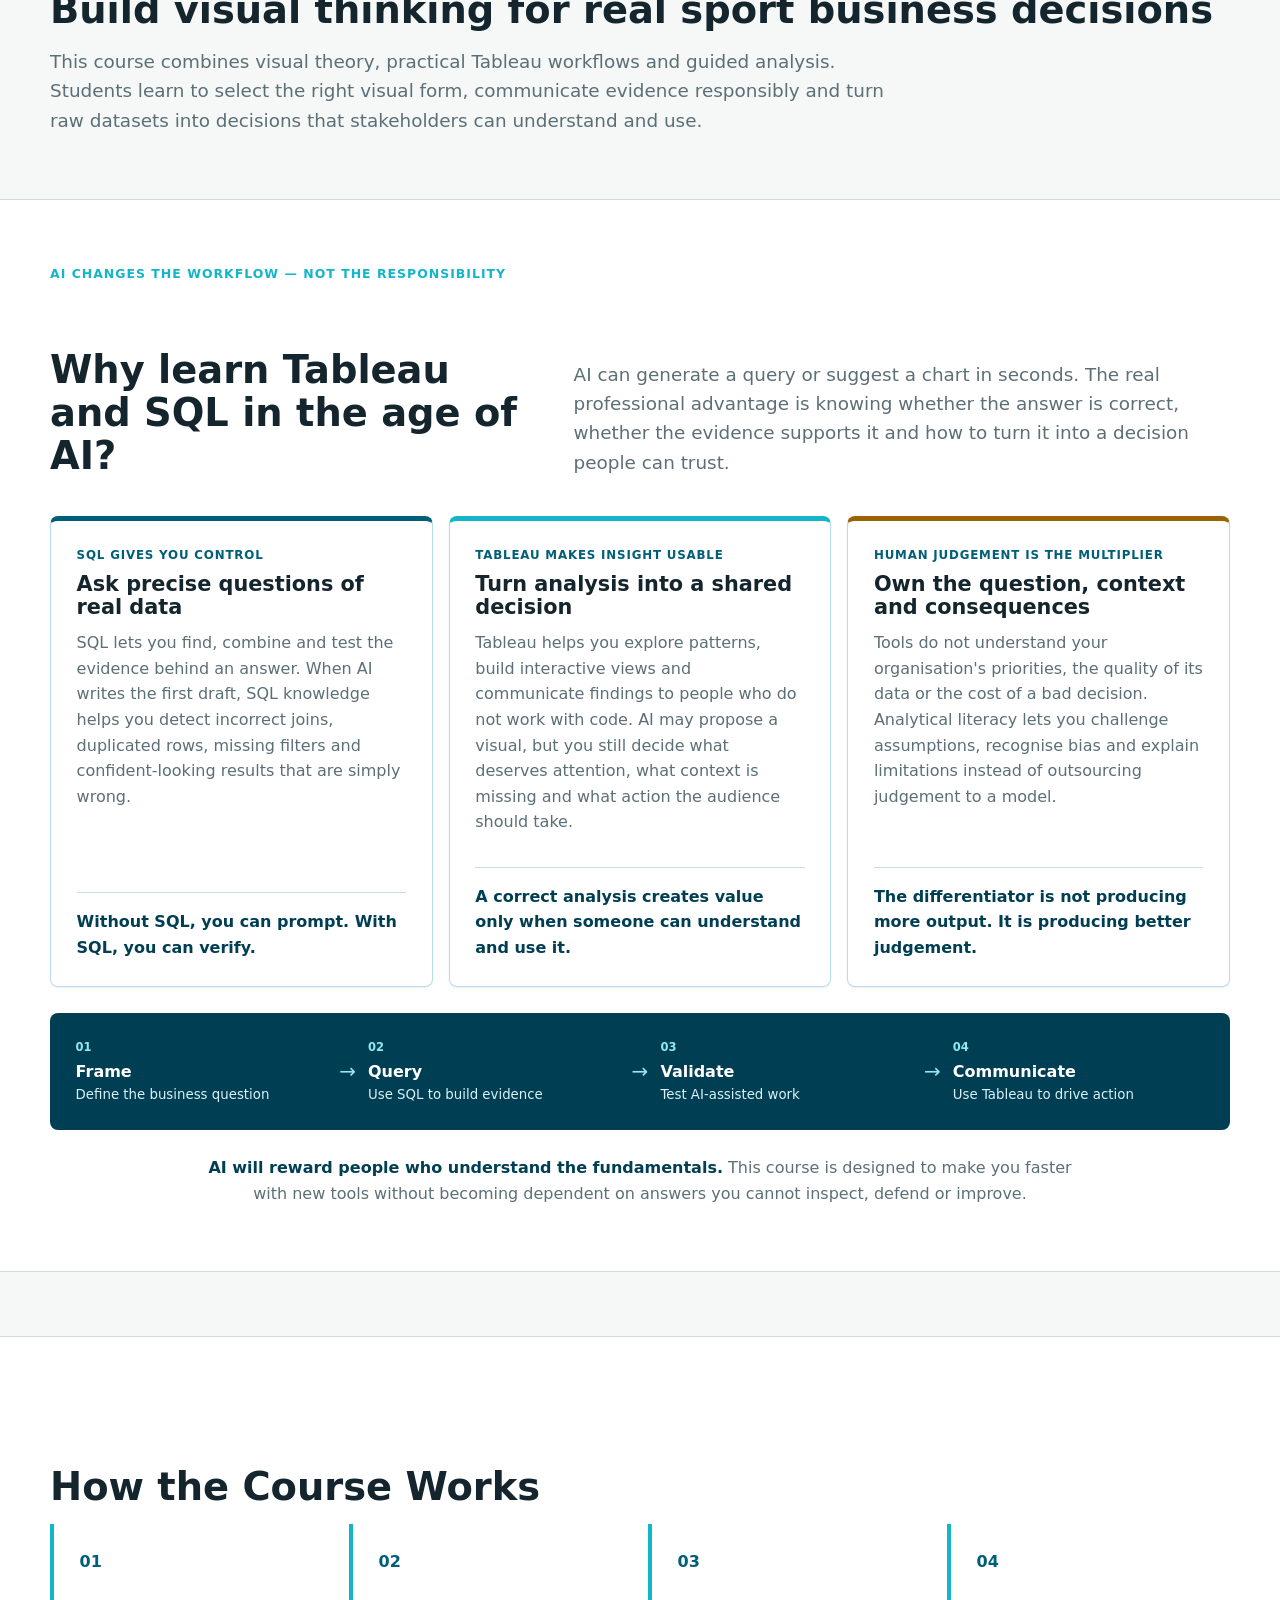
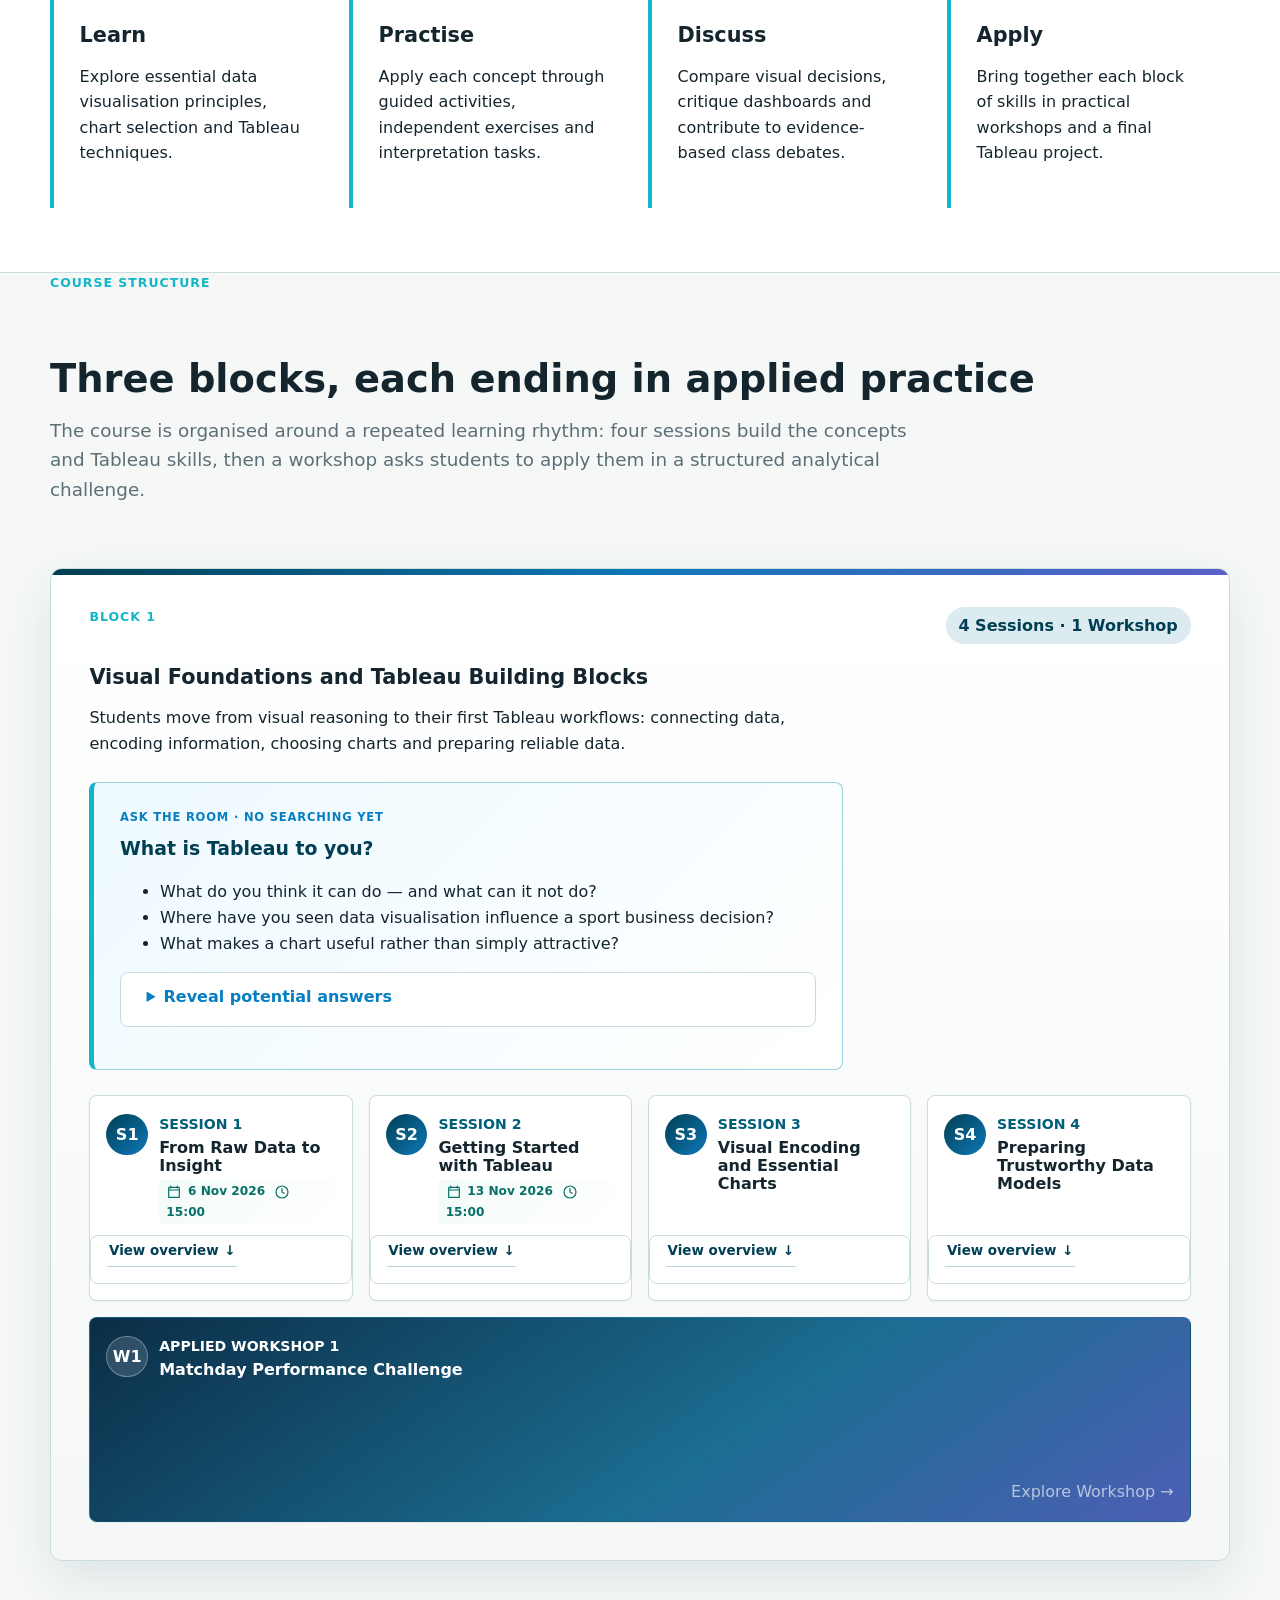
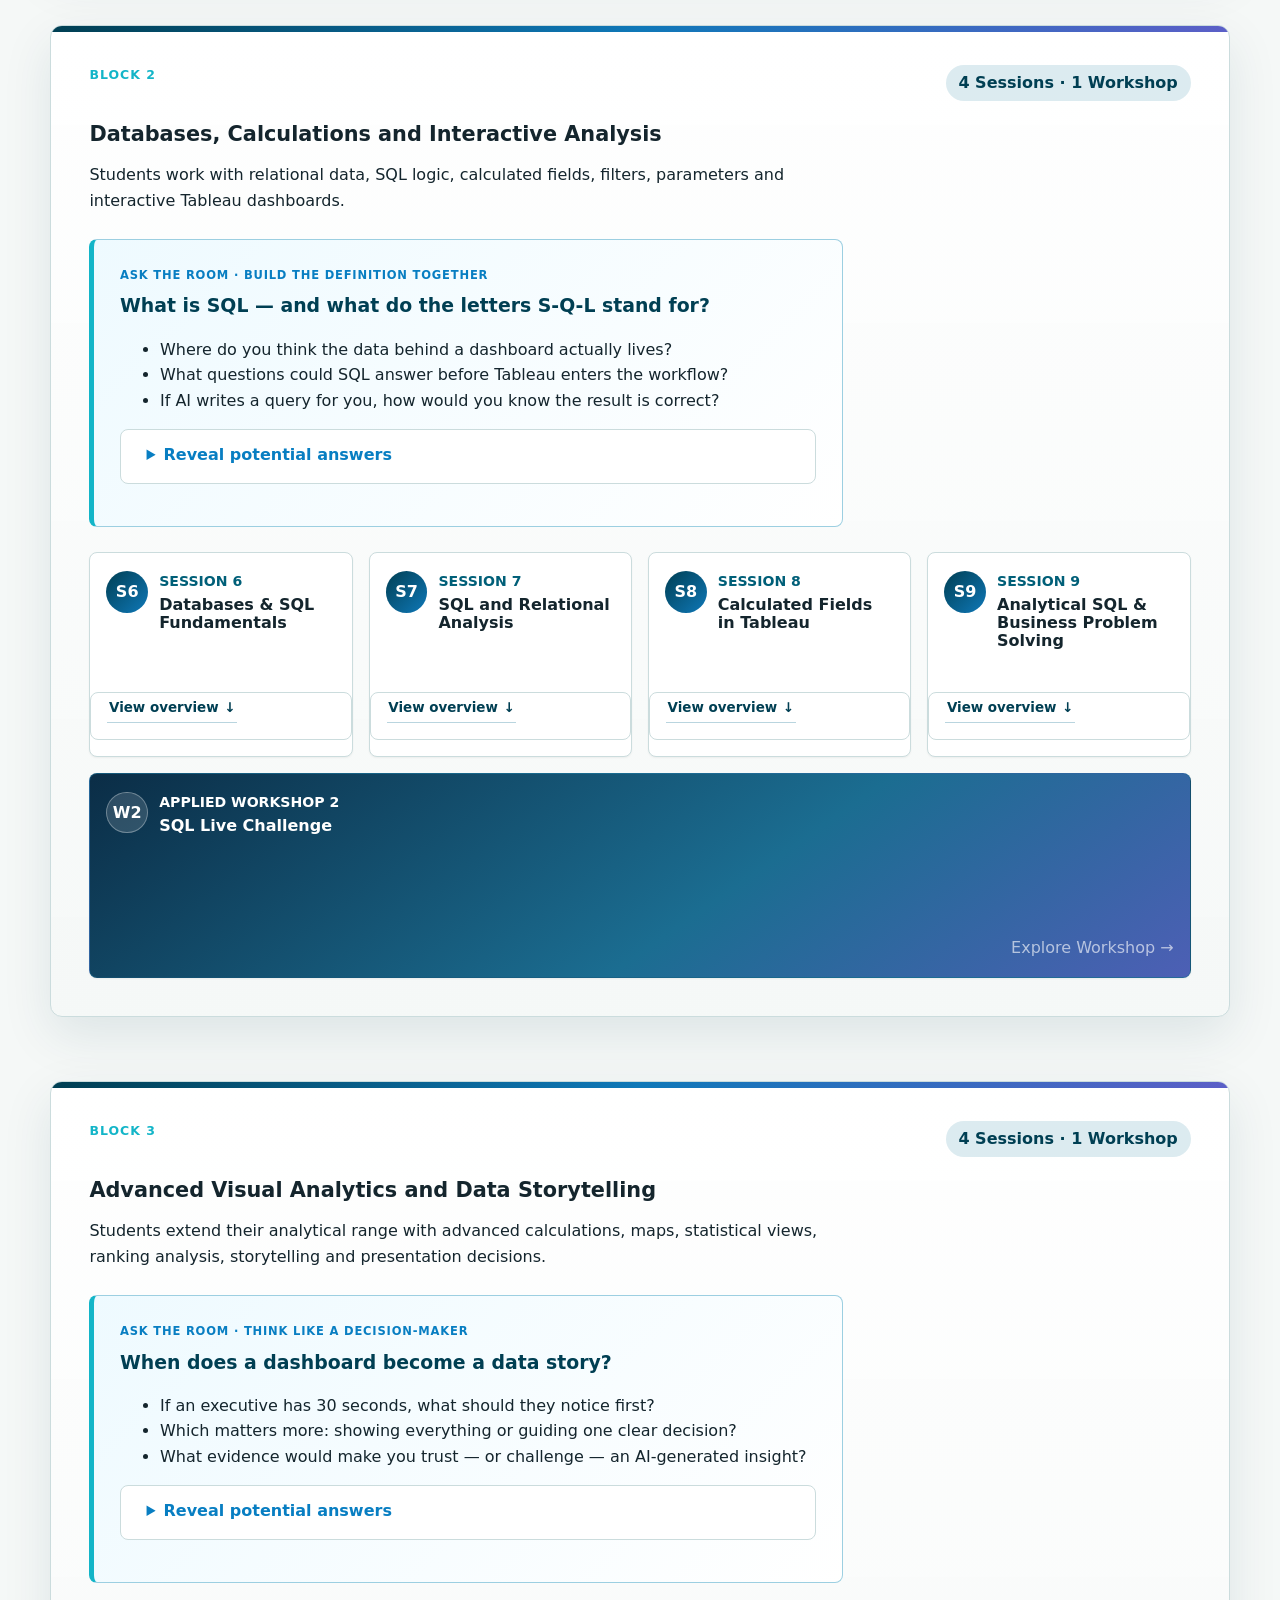
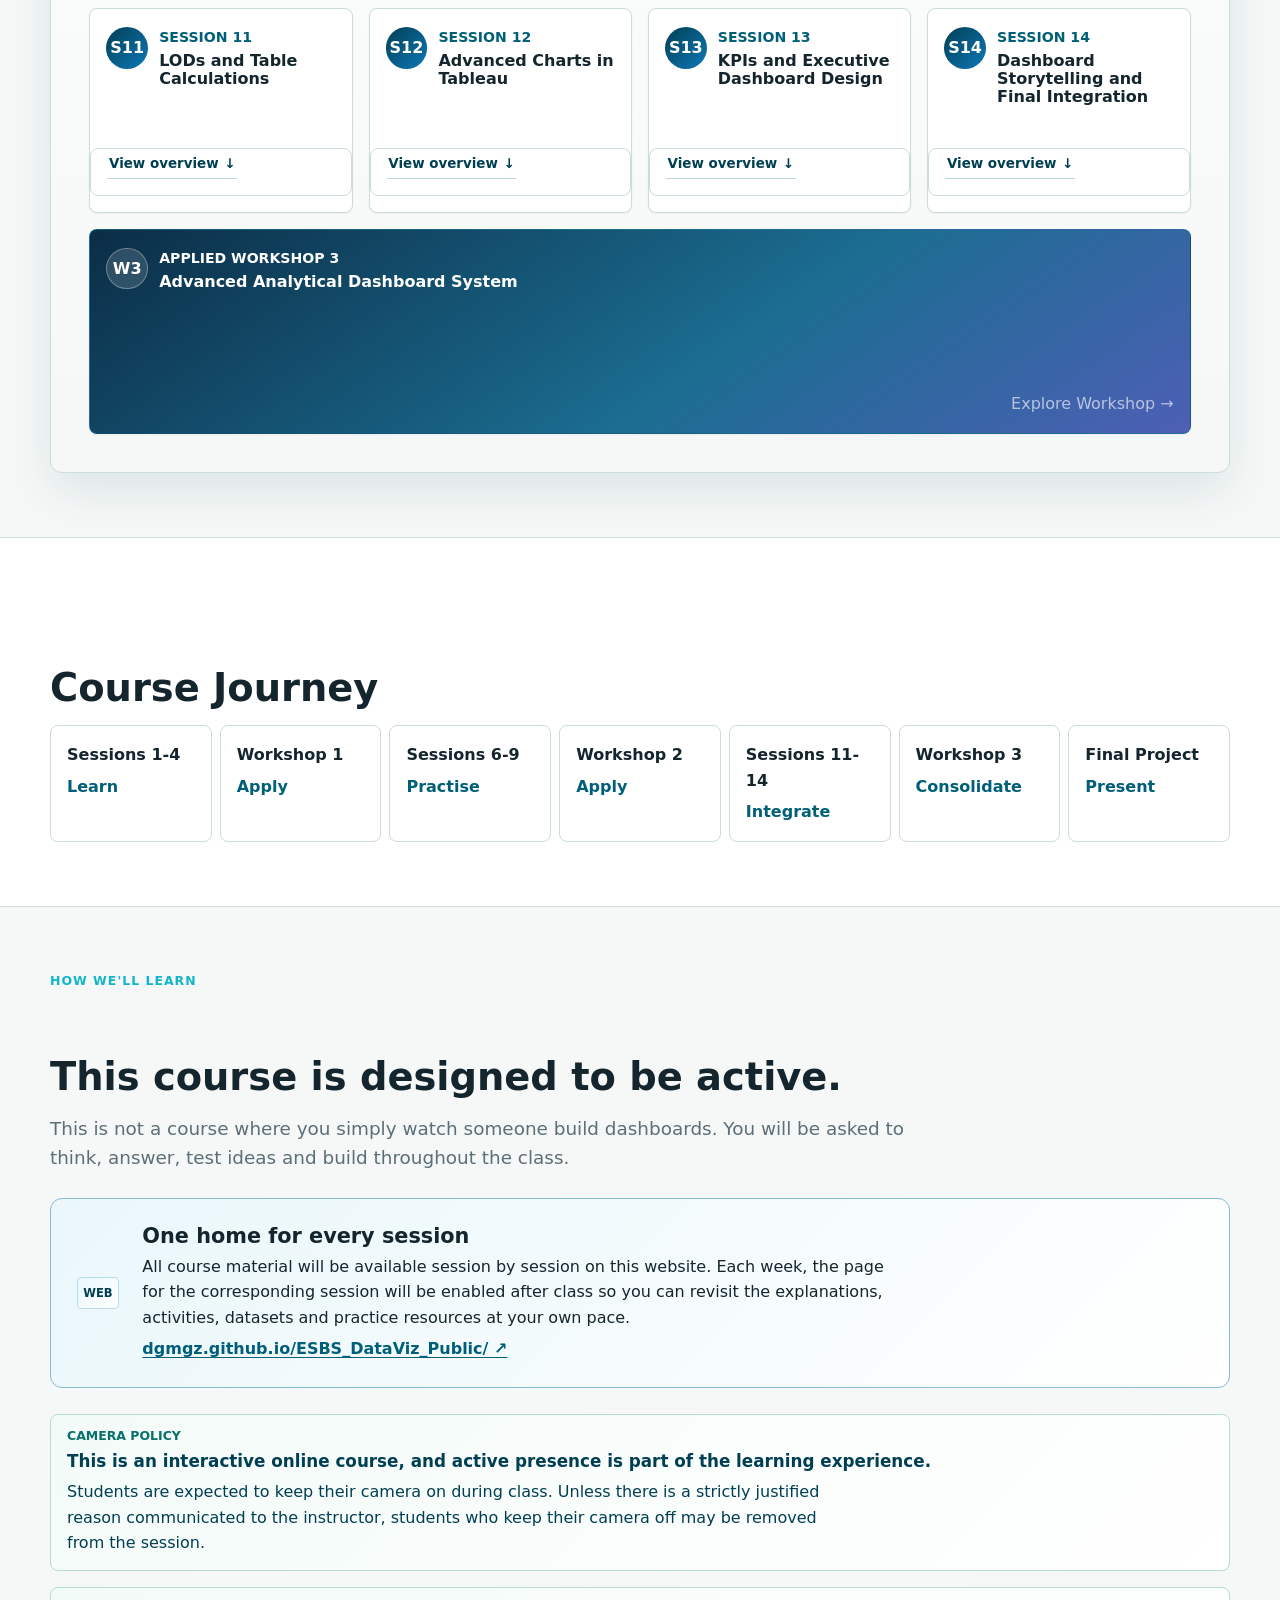
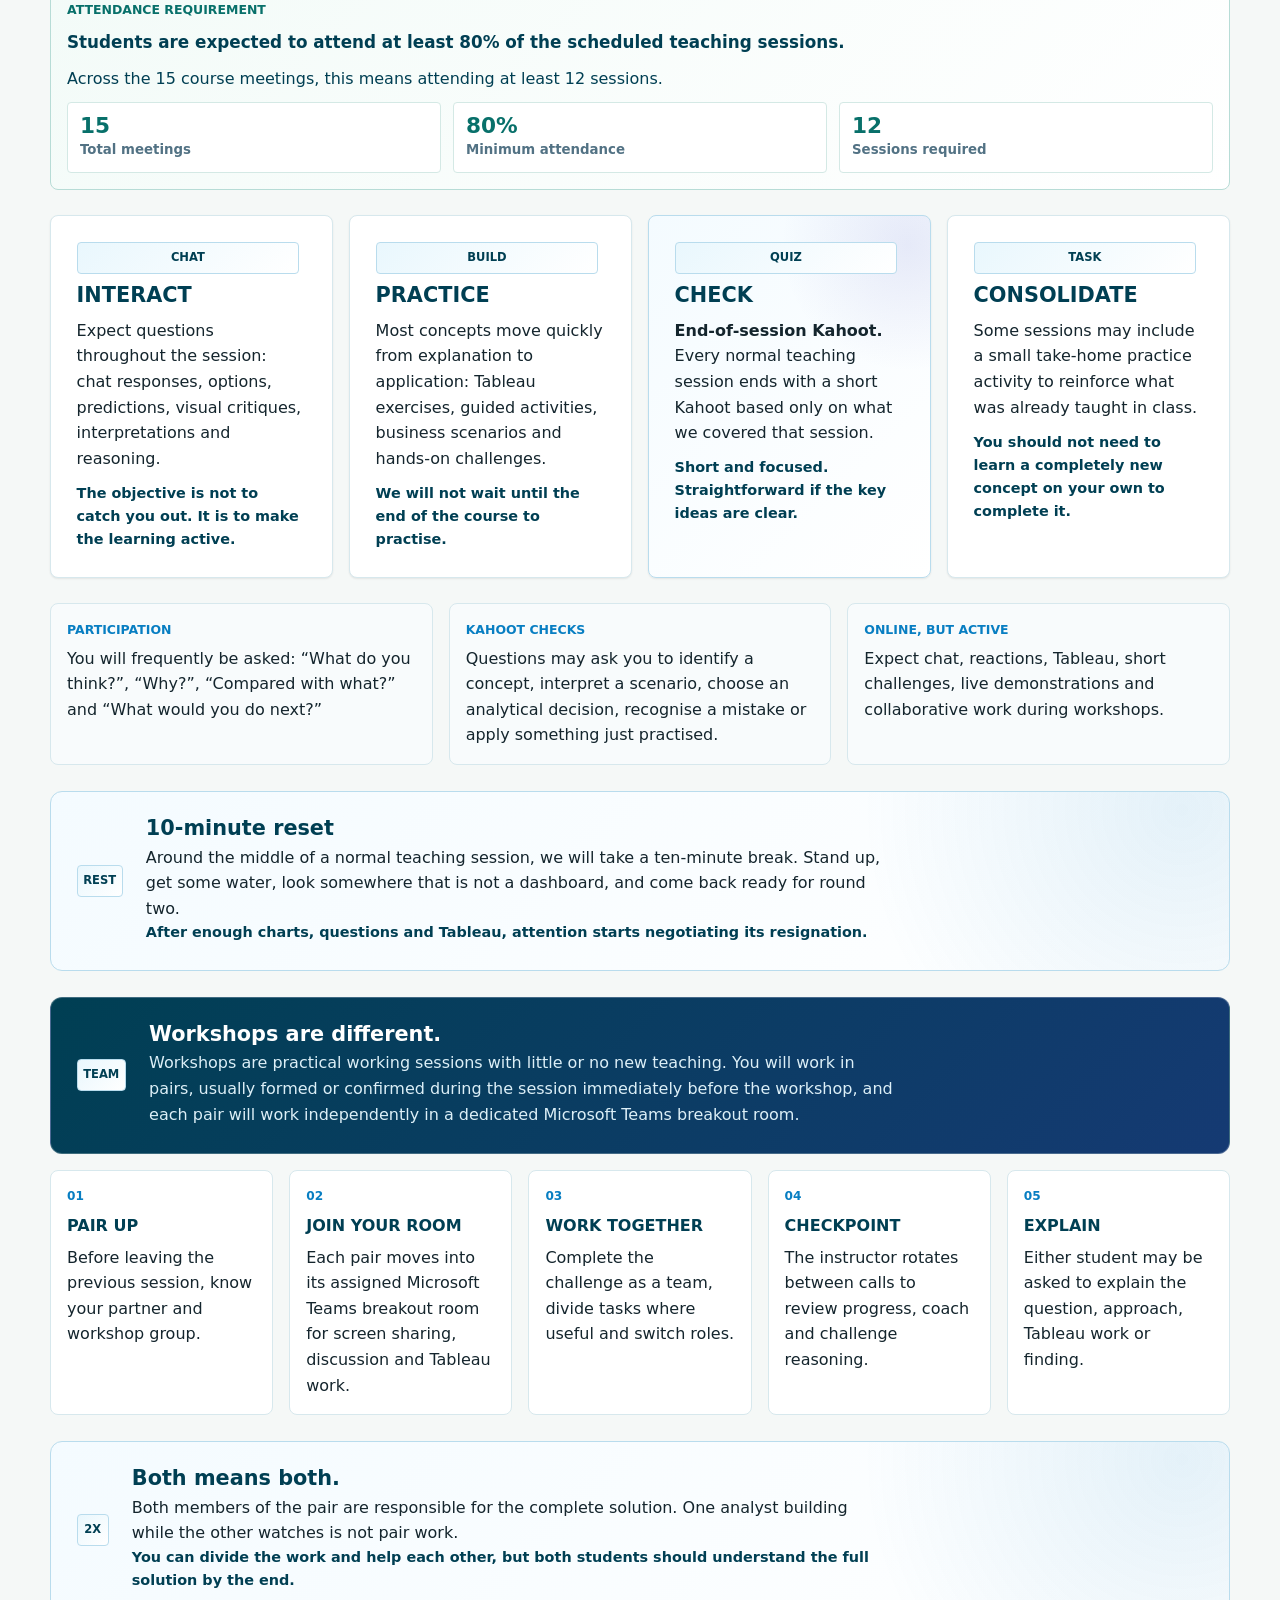
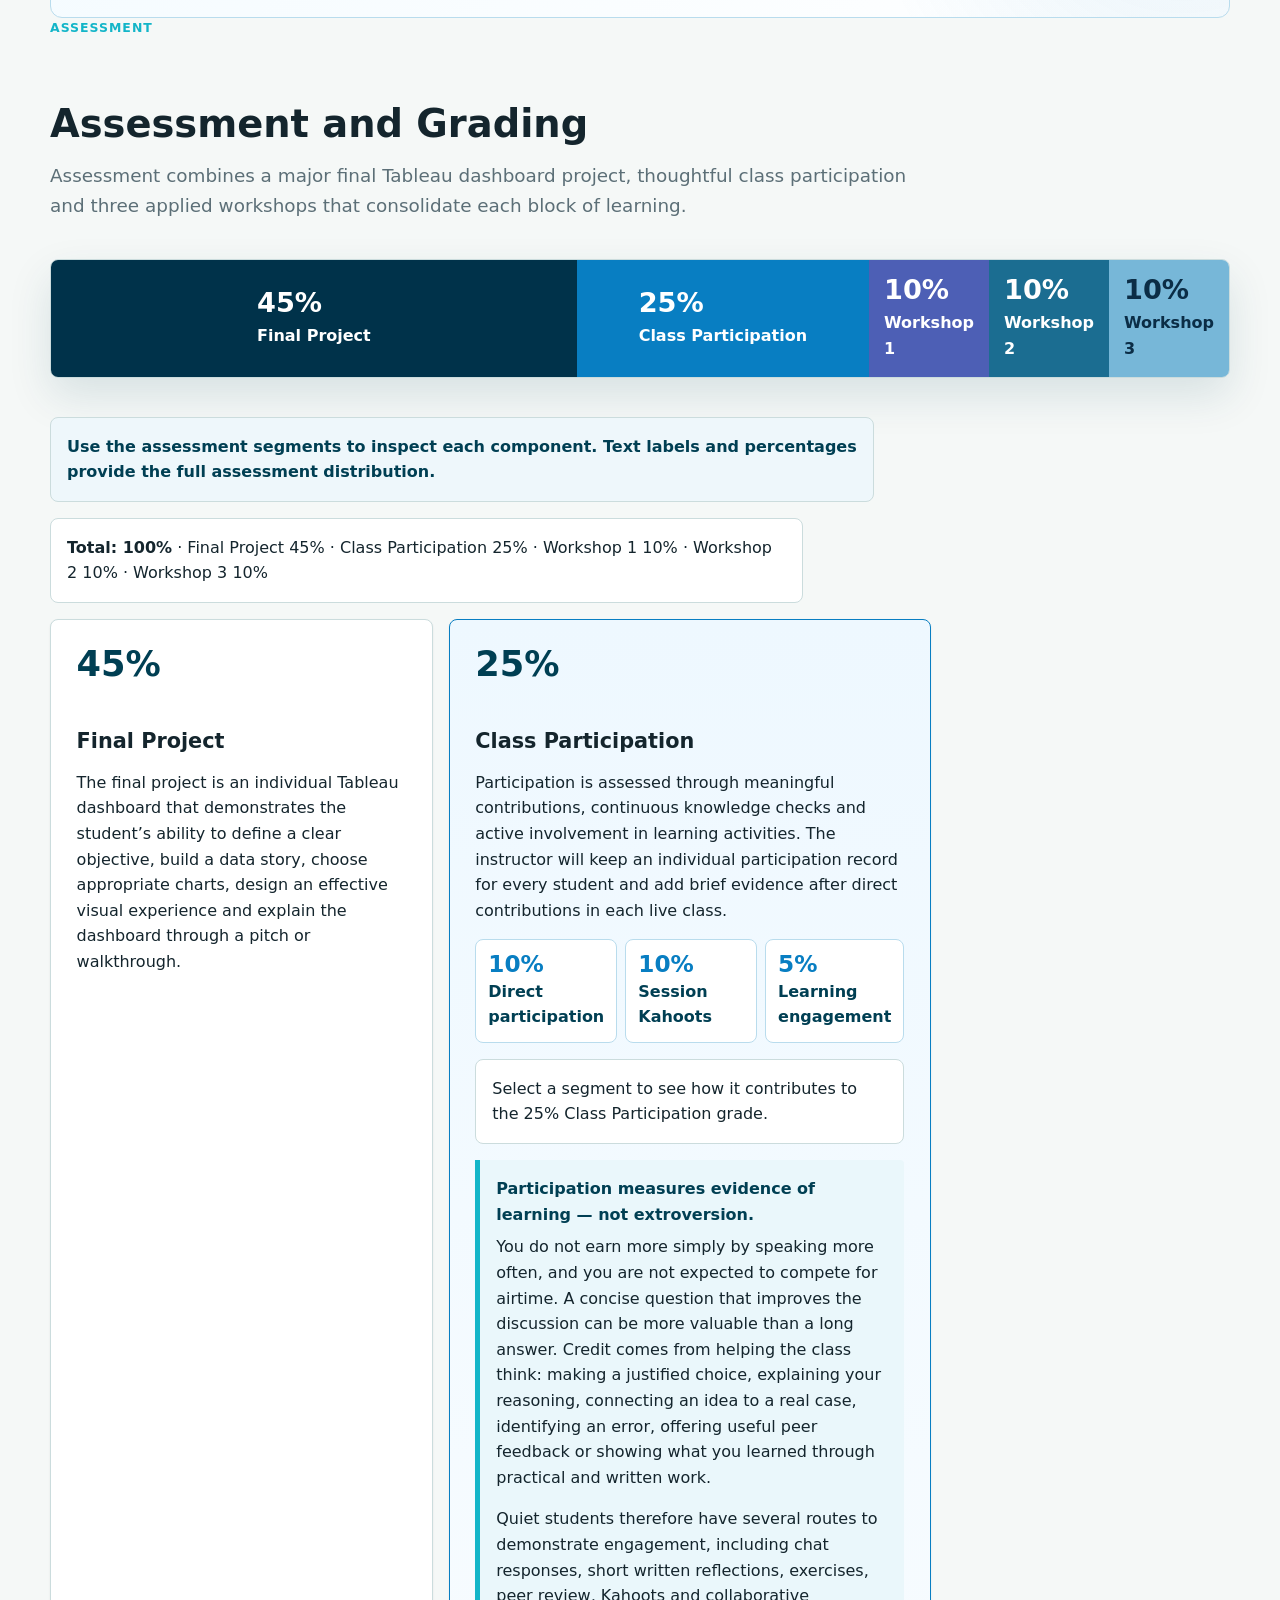
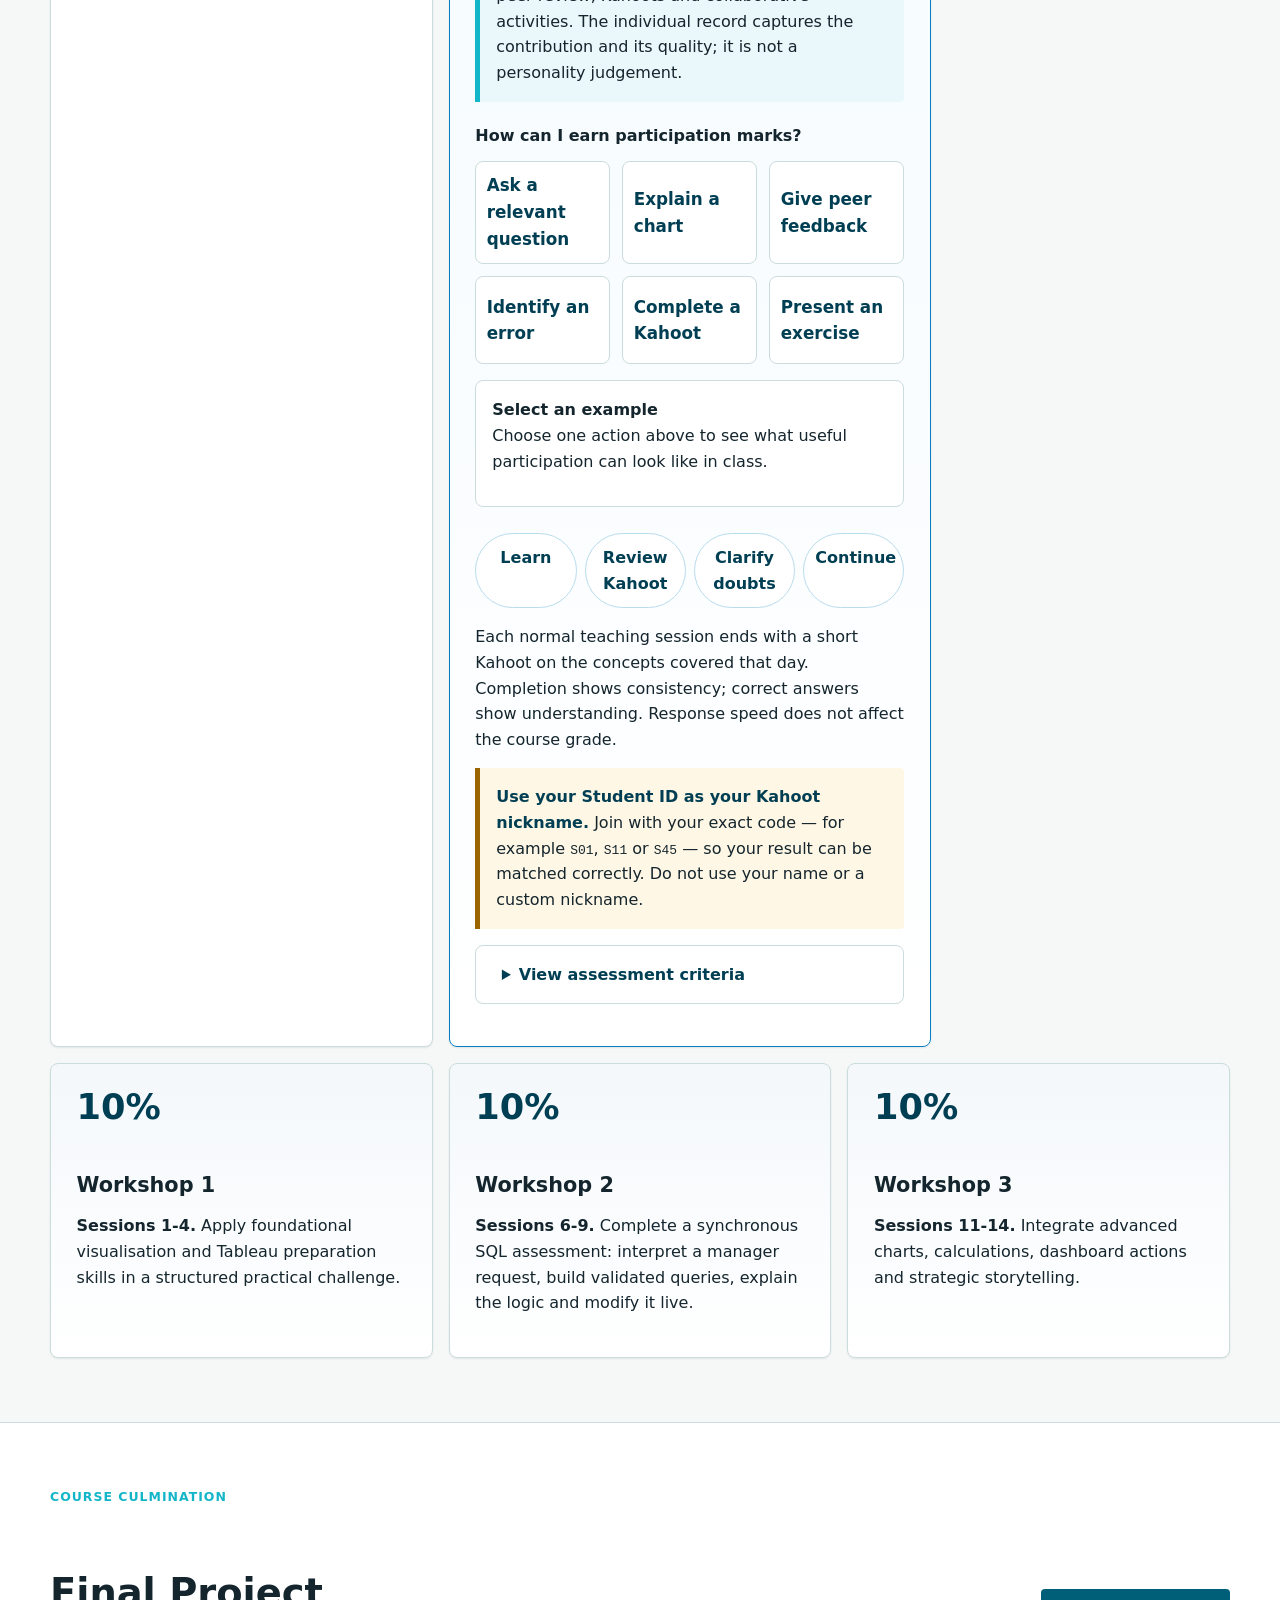
==== commit d85ac9d5: "Publish sanitized student site from 6314cd22e3a4153ea0f3f9a37b288f84e649985d" ====
--- a/index.html
+++ b/index.html
@@ -20,7 +20,7 @@
           <button type="button" class="nav-menu-trigger" aria-expanded="false" aria-controls="sessions-menu">Sessions</button>
           <div class="nav-menu-panel" id="sessions-menu" hidden>
             <a href="sessions/session-01/index.html"><span>S01</span>From Raw Data to Insight</a>
-            <span class="publication-unavailable" aria-disabled="true" title="Coming soon"><span>S02</span>Getting Started with Tableau</span>
+            <a href="sessions/session-02/index.html"><span>S02</span>Getting Started with Tableau</a>
             <span class="publication-unavailable" aria-disabled="true" title="Coming soon"><span>S03</span>Visual Encoding and Essential Charts</span>
             <span class="publication-unavailable" aria-disabled="true" title="Coming soon"><span>S04</span>Preparing Trustworthy Data Models</span>
             <span class="publication-unavailable" aria-disabled="true" title="Coming soon"><span>S06</span>Databases &amp; SQL Fundamentals</span>
@@ -449,7 +449,7 @@
                   <ul><li>Tableau setup</li><li>CSV grain and data types</li><li>Dimensions and measures</li><li>Organise, build and publish</li></ul>
                 </div>
                 <p><strong>Learning outcome:</strong> prepare, organise and publish a first Tableau workbook using the course dataset.</p>
-                <span class="publication-unavailable" aria-disabled="true" title="Coming soon">Explore Session</span>
+                <a href="sessions/session-02/index.html">Explore Session</a>
               </div>
             </details>
           </article>
--- a/assets/css/styles.css
+++ b/assets/css/styles.css
@@ -8642,6 +8642,49 @@
   margin: 0;
 }
 
+.demo-watch {
+  overflow: hidden;
+  border: 1px solid #8ecce4;
+  border-radius: var(--radius-md);
+  background: linear-gradient(135deg, #eefaff, #f7f5ff);
+}
+
+.demo-watch summary {
+  display: grid;
+  grid-template-columns: auto 1fr;
+  gap: .15rem .75rem;
+  align-items: center;
+  padding: .9rem 1rem;
+  color: var(--color-primary-dark);
+  cursor: pointer;
+  list-style: none;
+}
+
+.demo-watch summary::-webkit-details-marker { display: none; }
+.demo-watch summary::after { content: "+"; grid-column: 3; grid-row: 1 / span 2; font-size: 1.5rem; font-weight: 900; }
+.demo-watch[open] summary::after { content: "−"; }
+.demo-watch summary > span { grid-row: 1 / span 2; padding: .35rem .55rem; border-radius: 999px; background:#087ec2; color:#fff; font-size:.7rem; font-weight:900; letter-spacing:.06em; text-transform:uppercase; }
+.demo-watch summary > strong { align-self:end; }
+.demo-watch summary > em { color:#4d6470; font-size:.8rem; font-style:normal; }
+.demo-watch > div { padding: 0 1rem 1rem; border-top: 1px solid rgba(8,126,194,.16); }
+.demo-watch > div > p:first-child { margin-top: .85rem; }
+.demo-watch ol { margin-bottom: .75rem; padding-left: 1.35rem; }
+.demo-watch li + li { margin-top: .35rem; }
+.demo-watch .demo-check { padding:.7rem .8rem; border-left:4px solid #087ec2; border-radius:0 .45rem .45rem 0; background:#fff; }
+.demo-troubleshoot { margin:.85rem 0; padding:.75rem .85rem; border:1px solid #e4b85c; border-radius:.55rem; background:#fff8e8; }
+.demo-troubleshoot strong { color:#7a4b00; }
+.demo-troubleshoot p { margin:.2rem 0 0; }
+
+.hierarchy-recommendation-grid { display:grid; grid-template-columns:repeat(2,minmax(0,1fr)); gap:var(--space-md); margin-top:var(--space-md); }
+.hierarchy-recommendation-grid article { padding:var(--space-lg); border:1px solid #c7dfe9; border-radius:var(--radius-md); background:#fff; }
+.hierarchy-recommendation-grid article > span { color:#0872aa; font-size:.75rem; font-weight:900; letter-spacing:.08em; text-transform:uppercase; }
+.hierarchy-recommendation-grid .mini-flow { grid-template-columns:repeat(auto-fit,minmax(70px,auto)); }
+.hierarchy-recommendation-grid .mini-flow strong { padding:.4rem .65rem; border:1px solid #b9dced; border-radius:999px; color:#003f53; text-align:center; }
+.hierarchy-recommendation-grid p { margin-bottom:0; }
+.hierarchy-check { display:flex; flex-wrap:wrap; gap:.55rem; align-items:center; margin-top:var(--space-md); padding:var(--space-md); border-radius:var(--radius-md); background:#0b4261; color:#fff; }
+.hierarchy-check strong { margin-right:.25rem; }
+.hierarchy-check span { padding:.35rem .55rem; border:1px solid rgba(255,255,255,.25); border-radius:999px; font-size:.8rem; }
+
 .mini-flow,
 .before-after,
 .decision-aid {
@@ -9340,6 +9383,16 @@
   background: #fff;
 }
 
+.source-story-flow article {
+  display: grid;
+  gap: .35rem;
+}
+
+.source-story-flow article span,
+.source-story-flow article strong {
+  display: block;
+}
+
 .source-file-row {
   display: flex;
   flex-wrap: wrap;
@@ -9357,6 +9410,154 @@
   font-style: normal;
   font-weight: 900;
 }
+
+.s04-dataset-bridge,
+.s04-opening-story,
+.s04-triage-steps {
+  display: grid;
+  gap: var(--space-md);
+  margin-top: var(--space-lg);
+}
+
+.s04-dataset-bridge {
+  grid-template-columns: minmax(0, 1fr) auto minmax(0, 1fr);
+  align-items: stretch;
+}
+
+.s04-dataset-bridge > div,
+.s04-opening-story article,
+.s04-triage-steps article {
+  padding: var(--space-md);
+  border: 1px solid #b9dced;
+  border-radius: var(--radius-md);
+  background: #fff;
+}
+
+.s04-dataset-bridge > b,
+.s04-opening-story > i {
+  align-self: center;
+  color: #087ec2;
+  font-style: normal;
+  font-weight: 900;
+  text-align: center;
+  text-transform: uppercase;
+}
+
+.s04-dataset-bridge span,
+.s04-opening-story span {
+  display: block;
+  color: #087ec2;
+  font-size: .74rem;
+  font-weight: 900;
+  letter-spacing: .05em;
+  text-transform: uppercase;
+}
+
+.s04-dataset-bridge strong,
+.s04-opening-story strong,
+.s04-triage-steps strong {
+  display: block;
+  margin: .35rem 0;
+  color: #003f53;
+}
+
+.s04-dataset-bridge p,
+.s04-opening-story p,
+.s04-triage-steps p { margin-bottom: 0; }
+.s04-selected-file { display:flex; justify-content:space-between; gap:var(--space-lg); align-items:center; margin:var(--space-lg) 0; padding:var(--space-lg); border:1px solid #8ecce4; border-radius:var(--radius-lg); background:linear-gradient(135deg,#eefaff,#f6f3ff); }
+.s04-selected-file span { display:block; color:#0872aa; font-size:.75rem; font-weight:900; letter-spacing:.08em; text-transform:uppercase; }
+.s04-selected-file strong { display:block; margin:.25rem 0; color:#003f53; font-size:1.2rem; }
+.s04-selected-file p { margin:0; }
+.s04-workbook-explainer { display:grid; grid-template-columns:repeat(3,minmax(0,1fr)); gap:var(--space-md); margin:var(--space-md) 0 var(--space-xl); }
+.s04-workbook-explainer > div { padding:var(--space-lg); border:1px solid #c7dfe9; border-radius:var(--radius-md); background:#fff; box-shadow:var(--shadow-sm); }
+.s04-workbook-explainer span { display:block; color:#0872aa; font-size:.75rem; font-weight:900; letter-spacing:.06em; text-transform:uppercase; }
+.s04-workbook-explainer strong { display:block; margin:.35rem 0; color:#003f53; }
+.s04-workbook-explainer p { margin:0; }
+.s04-one-shot-guide { display:grid; grid-template-columns:repeat(2,minmax(0,1fr)); gap:.65rem; margin-top:var(--space-md); }
+.s04-one-shot-guide article { display:grid; grid-template-columns:auto 1fr; column-gap:.65rem; padding:.75rem; border:1px solid #c7dfe9; border-radius:var(--radius-sm); background:rgba(255,255,255,.85); }
+.s04-one-shot-guide article > span { grid-row:1 / span 2; display:grid; place-items:center; width:1.75rem; height:1.75rem; border-radius:50%; background:#087ec2; color:#fff; font-weight:900; }
+.s04-one-shot-guide p { margin:.15rem 0 0; }
+
+.s04-opening-story {
+  grid-template-columns: minmax(0, 1fr) auto minmax(0, 1fr) auto minmax(0, 1fr) auto minmax(0, 1fr);
+  align-items: stretch;
+}
+
+.s04-opening-story article.risk { border-color: #d89b72; background: #fff8f2; }
+.s04-opening-story article.result { border-color: #d36b73; background: #fff3f4; }
+
+.s04-instructor-script {
+  margin-top: var(--space-md);
+  padding: var(--space-md);
+  border-left: 4px solid #087ec2;
+  border-radius: 0 var(--radius-md) var(--radius-md) 0;
+  background: #eef8ff;
+}
+
+.s04-instructor-script summary { color: #003f53; font-weight: 900; cursor: pointer; }
+.s04-instructor-script p { margin: var(--space-md) 0 0; }
+
+.s04-class-purpose,
+.s04-inspection-challenges {
+  margin-top: var(--space-xl);
+  padding: var(--space-xl);
+  border: 1px solid #b9dced;
+  border-radius: var(--radius-lg);
+  background: linear-gradient(135deg, #f4fbff, #fff);
+}
+
+.s04-purpose-flow {
+  display: grid;
+  grid-template-columns: minmax(0, 1fr) auto minmax(0, 1fr) auto minmax(0, 1fr) auto minmax(0, 1fr);
+  gap: var(--space-md);
+  align-items: stretch;
+  margin-top: var(--space-lg);
+}
+
+.s04-purpose-flow article {
+  padding: var(--space-md);
+  border: 1px solid #d7e8ed;
+  border-radius: var(--radius-md);
+  background: #fff;
+}
+
+.s04-purpose-flow span {
+  display: block;
+  color: #087ec2;
+  font-size: .74rem;
+  font-weight: 900;
+  letter-spacing: .05em;
+  text-transform: uppercase;
+}
+
+.s04-purpose-flow strong { display: block; margin: .35rem 0; color: #003f53; }
+.s04-purpose-flow p { margin: 0; }
+.s04-purpose-flow i { align-self: center; color: #087ec2; font-style: normal; font-weight: 900; }
+
+.s04-challenge-head {
+  display: grid;
+  grid-template-columns: 1fr auto;
+  gap: var(--space-md);
+  align-items: end;
+  margin-bottom: var(--space-lg);
+}
+
+.s04-challenge-head > strong {
+  padding: .45rem .7rem;
+  border-radius: 999px;
+  background: #0b4261;
+  color: #fff;
+  font-size: .75rem;
+  text-transform: uppercase;
+}
+
+.s04-inspection-challenges .field-reveal-card { min-height: 12.5rem; }
+.s04-inspection-challenges .field-front small,
+.s04-inspection-challenges .field-back small { color: #087ec2; font-weight: 900; text-transform: uppercase; }
+
+.s04-triage-steps { grid-template-columns: repeat(3, minmax(0, 1fr)); }
+.s04-triage-steps article { position: relative; padding-top: 2.7rem; }
+.s04-triage-steps article > span { position: absolute; top: .75rem; left: .75rem; display:grid; place-items:center; width:1.45rem; height:1.45rem; border-radius:50%; background:#0b4261; color:#fff; font-size:.75rem; font-weight:900; }
 
 .method-sketch {
   display: flex;
@@ -10586,6 +10787,107 @@
   grid-template-columns: repeat(3, minmax(0, 1fr));
 }
 
+.line-date-comparison {
+  grid-template-columns: repeat(2, minmax(0, 1fr));
+}
+
+.s03-build-along {
+  display: grid;
+  grid-template-columns: auto 1fr auto;
+  gap: var(--space-md);
+  align-items: center;
+  margin: var(--space-md) 0 var(--space-lg);
+  padding: var(--space-md);
+  border: 1px solid #87bad4;
+  border-radius: var(--radius-md);
+  background: linear-gradient(135deg, #e8f8f8, #f4fbff);
+}
+
+.s03-build-along strong { color: #003f53; }
+.s03-build-along p { margin: 0; }
+
+.s03-build-along span {
+  padding: .45rem .7rem;
+  border-radius: 999px;
+  background: #0b4261;
+  color: #fff;
+  font-size: .72rem;
+  font-weight: 900;
+  text-transform: uppercase;
+}
+
+.s03-individual-deliverable {
+  display: grid;
+  grid-template-columns: 1fr 1fr;
+  gap: var(--space-md);
+  margin-bottom: var(--space-lg);
+}
+
+.s03-individual-deliverable > div {
+  padding: var(--space-lg);
+  border: 1px solid #b9dced;
+  border-radius: var(--radius-md);
+  background: #fff;
+  box-shadow: var(--shadow-sm);
+}
+
+.s03-individual-deliverable span {
+  display: block;
+  color: #087ec2;
+  font-size: .74rem;
+  font-weight: 900;
+  letter-spacing: .06em;
+  text-transform: uppercase;
+}
+
+.s03-individual-deliverable strong {
+  display: block;
+  margin: .4rem 0;
+  color: #003f53;
+}
+
+.s03-individual-deliverable ul {
+  margin: .5rem 0 0;
+  padding-left: 1.2rem;
+}
+
+.s03-publish-gate {
+  display: grid;
+  grid-template-columns: minmax(15rem, .75fr) minmax(0, 1.25fr);
+  gap: var(--space-md);
+  margin: var(--space-lg) 0;
+  padding: var(--space-lg);
+  border: 1px solid #87bad4;
+  border-radius: var(--radius-lg);
+  background: linear-gradient(135deg, #e8f8f8, #f4fbff);
+}
+
+.s03-publish-gate > div {
+  padding: var(--space-md);
+  border-radius: var(--radius-md);
+  background: rgba(255, 255, 255, .86);
+}
+
+.s03-publish-gate span {
+  display: block;
+  color: #087ec2;
+  font-size: .74rem;
+  font-weight: 900;
+  letter-spacing: .06em;
+  text-transform: uppercase;
+}
+
+.s03-publish-gate strong {
+  display: block;
+  margin: .4rem 0;
+  color: #003f53;
+  font-size: clamp(1rem, 2vw, 1.3rem);
+}
+
+.s03-publish-gate p,
+.s03-publish-gate ol { margin-bottom: 0; }
+.s03-publish-gate ol { padding-left: 1.25rem; }
+
 .chart-family-bridge,
 .bar-decision-aid > div {
   display: grid;
@@ -10650,6 +10952,272 @@
 
 .demo-task-stack li {
   margin: .22rem 0;
+}
+
+.s03-encoding-lab {
+  margin: var(--space-xl) 0;
+  padding: var(--space-lg);
+  border: 1px solid #87bad4;
+  border-radius: var(--radius-lg);
+  background: linear-gradient(145deg, #f4fbff, #fff);
+}
+
+.s03-encoding-cases {
+  display: grid;
+  grid-template-columns: repeat(2, minmax(0, 1fr));
+  gap: var(--space-md);
+  margin-top: var(--space-lg);
+}
+
+.s03-encoding-cases article {
+  padding: var(--space-md);
+  border: 1px solid #b9dced;
+  border-radius: var(--radius-md);
+  background: #fff;
+}
+
+.s03-encoding-cases article > span {
+  color: #087ec2;
+  font-size: .74rem;
+  font-weight: 900;
+  letter-spacing: .06em;
+  text-transform: uppercase;
+}
+
+.s03-encoding-cases h4 { margin: .4rem 0; color: var(--color-primary-dark); }
+.s03-encoding-cases details { margin-top: var(--space-md); }
+
+.s03-answer-chart {
+  margin: .75rem 0;
+  padding: .45rem;
+  border: 1px solid #d7e9f4;
+  border-radius: var(--radius-md);
+  background: #f7fbfe;
+}
+
+.s03-answer-chart svg { display:block; width:100%; height:auto; max-height:12rem; }
+.s03-answer-chart .axis { fill:none; stroke:#527284; stroke-width:2; }
+.s03-answer-chart .actual { fill:none; stroke:#087ec2; stroke-width:5; stroke-linecap:round; stroke-linejoin:round; }
+.s03-answer-chart .forecast { fill:none; stroke:#13b5c8; stroke-width:5; stroke-dasharray:9 7; stroke-linecap:round; }
+.s03-answer-chart .cut { stroke:#87bad4; stroke-width:2; stroke-dasharray:4 4; }
+.s03-answer-chart text { fill:#527284; font-size:10px; font-weight:800; }
+.s03-answer-chart rect { fill:#087ec2; rx:3; }
+.s03-answer-chart.map .land { fill:#d9edf7; stroke:#87bad4; stroke-width:2; }
+.s03-answer-chart.map circle { fill:rgba(8,126,194,.62); stroke:#005f78; stroke-width:2; }
+.s03-answer-chart.target rect { fill:#87bad4; }
+.s03-answer-chart.target rect.alert { fill:#b42318; }
+.s03-answer-chart .target-line { stroke:#003f53; stroke-width:3; stroke-dasharray:7 5; }
+
+.s03-chart-question-grid details {
+  margin-top: .35rem;
+  padding-top: .7rem;
+  border-top: 1px solid #d7e9f4;
+}
+
+.s03-chart-question-grid summary {
+  color:#005f78;
+  font-weight:900;
+  cursor:pointer;
+}
+
+.s03-chart-question-grid details p { margin-top:.65rem; }
+
+.s03-guided-reveal {
+  margin: 0 0 var(--space-lg);
+  padding: var(--space-md);
+  border: 1px solid #87bad4;
+  border-radius: var(--radius-md);
+  background: #fff;
+  box-shadow: var(--shadow-sm);
+}
+
+.s03-guided-reveal summary {
+  color:#005f78;
+  font-weight:900;
+  cursor:pointer;
+}
+
+.s03-guided-reveal ol {
+  display:grid;
+  grid-template-columns:repeat(2,minmax(0,1fr));
+  gap:.65rem var(--space-lg);
+  margin:var(--space-md) 0 0;
+  padding-left:1.4rem;
+}
+
+.s03-guided-reveal li { padding:.25rem 0; }
+
+.cause-effect-grid { grid-template-columns: repeat(3, minmax(0, 1fr)); }
+
+.demo-card details.demo-reveal {
+  margin-top: var(--space-md);
+  padding: .7rem .8rem;
+  border: 1px solid #b9dced;
+  border-radius: var(--radius-md);
+  background: #f4fbff;
+}
+
+.demo-card details.demo-reveal summary {
+  color: #005f78;
+  font-weight: 900;
+  cursor: pointer;
+}
+
+.demo-card details.demo-reveal[open] summary { margin-bottom: .7rem; }
+
+.s03-student-sprint {
+  margin: var(--space-xl) 0;
+  padding: var(--space-xl);
+  border: 1px solid #87bad4;
+  border-radius: var(--radius-lg);
+  background: linear-gradient(145deg, #f4fbff, #fff);
+  box-shadow: 0 16px 36px rgb(0 63 83 / .09);
+}
+
+.s03-sprint-head {
+  display: grid;
+  grid-template-columns: minmax(0, 1fr) auto;
+  gap: var(--space-lg);
+  align-items: center;
+  margin-bottom: var(--space-lg);
+}
+
+.s03-sprint-head h3,
+.s03-sprint-head p { margin-bottom: .45rem; }
+
+.s03-sprint-head > strong {
+  display: grid;
+  place-items: center;
+  min-width: 7.5rem;
+  padding: .8rem 1rem;
+  border-radius: var(--radius-md);
+  background: #0b4261;
+  color: #fff;
+  font-size: .78rem;
+  letter-spacing: .06em;
+  text-transform: uppercase;
+}
+
+.s03-sprint-head > strong span {
+  color: #9ee9f7;
+  font-size: 2rem;
+  line-height: 1;
+}
+
+.s03-sprint-grid {
+  display: grid;
+  grid-template-columns: repeat(3, minmax(0, 1fr));
+  gap: var(--space-md);
+}
+
+.s03-problem-brief {
+  display: grid;
+  grid-template-columns: auto minmax(0, 1.5fr) minmax(0, 1fr);
+  gap: var(--space-md);
+  align-items: start;
+  margin-bottom: var(--space-lg);
+  padding: var(--space-md);
+  border-left: 4px solid #13b5c8;
+  border-radius: 0 var(--radius-md) var(--radius-md) 0;
+  background: #e8f8f8;
+}
+
+.s03-problem-brief span {
+  color: #005f78;
+  font-size: .74rem;
+  font-weight: 900;
+  letter-spacing: .06em;
+  text-transform: uppercase;
+}
+
+.s03-problem-brief p { margin: 0; }
+
+.s03-sprint-grid.two { grid-template-columns: repeat(2, minmax(0, 1fr)); }
+
+.s03-sprint-grid > article {
+  display: flex;
+  flex-direction: column;
+  min-width: 0;
+  padding: var(--space-lg);
+  border: 1px solid #b9dced;
+  border-top: 4px solid #087ec2;
+  border-radius: var(--radius-md);
+  background: #fff;
+  box-shadow: var(--shadow-sm);
+}
+
+.s03-sprint-grid > article > span,
+.s03-duel span {
+  color: #087ec2;
+  font-size: .74rem;
+  font-weight: 900;
+  letter-spacing: .06em;
+  text-transform: uppercase;
+}
+
+.s03-sprint-grid h4 { margin: .45rem 0; color: var(--color-primary-dark); }
+.s03-sprint-grid ol,
+.s03-sprint-grid ul { padding-left: 1.2rem; }
+.s03-sprint-grid details { margin-top: auto; padding-top: .65rem; }
+
+.s03-output {
+  margin-top: auto;
+  padding: .75rem;
+  border-radius: .55rem;
+  background: #e8f5fc;
+  color: #003f53;
+}
+
+.s03-duel {
+  margin-top: var(--space-md);
+  padding: var(--space-md);
+  border-left: 4px solid #13b5c8;
+  border-radius: 0 var(--radius-md) var(--radius-md) 0;
+  background: #e8f8f8;
+}
+
+.s03-duel p { margin: .35rem 0 0; }
+.s03-student-sprint > .activity { margin-bottom: 0; }
+
+@media (max-width: 900px) {
+  .s04-build-along,
+  .s04-model-answer,
+  .s04-failure-grid,
+  .s04-opening-story,
+  .s04-purpose-flow { grid-template-columns: 1fr; }
+  .s04-workbook-explainer { grid-template-columns:1fr; }
+  .s04-build-along span { width: max-content; }
+  .s04-model-answer i { justify-self: center; transform: rotate(90deg); }
+  .s04-model-answer article:last-child { grid-column: auto; }
+  .s04-opening-story > i { transform: rotate(90deg); }
+  .s04-purpose-flow > i { justify-self: center; transform: rotate(90deg); }
+  .s04-triage-steps { grid-template-columns: repeat(2, minmax(0, 1fr)); }
+  .cause-effect-grid { grid-template-columns: repeat(2, minmax(0, 1fr)); }
+  .s03-problem-brief { grid-template-columns: 1fr; }
+  .s03-build-along { grid-template-columns: 1fr; }
+  .s03-build-along span { width: max-content; }
+  .s03-sprint-grid,
+  .s03-sprint-grid.two { grid-template-columns: 1fr; }
+}
+
+@media (max-width: 680px) {
+  .s04-reveal-grid,
+  .s04-one-shot,
+  .s04-failure-head,
+  .s04-dataset-bridge,
+  .s04-triage-steps,
+  .s04-challenge-head { grid-template-columns: 1fr; }
+  .s04-one-shot-guide { grid-template-columns:1fr; }
+  .s04-selected-file { align-items:flex-start; flex-direction:column; }
+  .s04-one-shot details { grid-column: auto; }
+  .s04-dataset-bridge > b { transform: rotate(90deg); }
+  .cause-effect-grid,
+  .s03-encoding-cases { grid-template-columns: 1fr; }
+  .s03-student-sprint { padding: var(--space-lg); }
+  .s03-sprint-head { grid-template-columns: 1fr; }
+  .s03-sprint-head > strong { justify-self: start; }
+  .s03-individual-deliverable { grid-template-columns: 1fr; }
+  .s03-publish-gate { grid-template-columns: 1fr; }
 }
 
 .encoding-mini,
@@ -11024,6 +11592,10 @@
   gap: var(--space-md);
 }
 
+.cause-effect-grid {
+  grid-template-columns: repeat(3, minmax(0, 1fr));
+}
+
 .dashboard-slow-split article {
   display: grid;
   gap: .45rem;
@@ -11092,10 +11664,19 @@
 }
 
 .cause-effect-grid b,
-.symptom-diagnostic-grid b {
+.symptom-diagnostic-grid b,
+.diagnostic-flow b {
   color: #274d9b;
   font-size: .72rem;
   text-transform: uppercase;
+}
+
+@media (max-width: 900px) {
+  .cause-effect-grid { grid-template-columns: repeat(2, minmax(0, 1fr)); }
+}
+
+@media (max-width: 680px) {
+  .cause-effect-grid { grid-template-columns: 1fr; }
 }
 
 .impact-matrix {
@@ -11121,6 +11702,26 @@
   font-weight: 900;
   letter-spacing: .04em;
   text-transform: uppercase;
+}
+
+.impact-matrix > div {
+  grid-template-columns: repeat(6, minmax(0, 1fr));
+}
+
+.impact-matrix > div > article { grid-column: span 2; }
+.impact-matrix > div > article:nth-child(4) { grid-column: 2 / span 2; }
+.impact-matrix > div > article:nth-child(5) { grid-column: 4 / span 2; }
+
+@media (max-width: 900px) {
+  .impact-matrix > div { grid-template-columns: repeat(2,minmax(0,1fr)); }
+  .impact-matrix > div > article,
+  .impact-matrix > div > article:nth-child(4),
+  .impact-matrix > div > article:nth-child(5) { grid-column:auto; }
+  .s03-guided-reveal ol { grid-template-columns:1fr; }
+}
+
+@media (max-width: 680px) {
+  .impact-matrix > div { grid-template-columns:1fr; }
 }
 
 .encoding-mini.baseline {
@@ -11527,6 +12128,47 @@
   margin: 0;
 }
 
+.s04-build-along { display:grid; grid-template-columns:auto 1fr auto; gap:var(--space-md); align-items:center; margin:var(--space-md) 0 var(--space-lg); padding:var(--space-md); border:1px solid #87bad4; border-radius:var(--radius-md); background:linear-gradient(135deg,#e8f8f8,#f4fbff); }
+.s04-build-along strong { color:#003f53; }
+.s04-build-along p { margin:0; }
+.s04-build-along span { padding:.45rem .7rem; border-radius:999px; background:#0b4261; color:#fff; font-size:.72rem; font-weight:900; text-transform:uppercase; }
+
+.s04-guided-reveal,
+.s04-answer-reveal { margin-top:var(--space-md); border:1px solid #87bad4; border-radius:var(--radius-md); background:#f4fbff; }
+.s04-guided-reveal summary,
+.s04-answer-reveal summary { padding:var(--space-md); color:#003f53; font-weight:900; cursor:pointer; }
+.s04-guided-reveal ol,
+.s04-guided-reveal ul { display:grid; gap:.55rem; margin:0; padding:0 var(--space-xl) var(--space-lg) 2.8rem; }
+
+.s04-reveal-grid,
+.s04-model-answer,
+.s04-failure-grid { display:grid; grid-template-columns:repeat(2,minmax(0,1fr)); gap:var(--space-md); padding:0 var(--space-md) var(--space-md); }
+.s04-reveal-grid article,
+.s04-model-answer article,
+.s04-failure-grid article { padding:var(--space-md); border:1px solid #b9dced; border-radius:var(--radius-md); background:#fff; }
+.s04-reveal-grid span,
+.s04-model-answer span,
+.s04-failure-grid > article > span { display:block; color:#087ec2; font-size:.74rem; font-weight:900; letter-spacing:.05em; text-transform:uppercase; }
+.s04-reveal-grid strong,
+.s04-model-answer strong,
+.s04-failure-grid strong { display:block; margin:.35rem 0; color:#003f53; }
+.s04-model-answer { grid-template-columns:1fr auto 1fr auto 1fr; }
+.s04-model-answer i { align-self:center; color:#087ec2; font-style:normal; font-weight:900; }
+.s04-model-answer article:last-child { grid-column:1 / -1; }
+
+.s04-one-shot,
+.s04-failure-lab { margin:var(--space-xl) 0; padding:var(--space-xl); border:1px solid #87bad4; border-radius:var(--radius-lg); background:linear-gradient(135deg,#eef8ff,#fff); box-shadow:var(--shadow-sm); }
+.s04-one-shot { display:grid; grid-template-columns:1fr auto; gap:var(--space-md); align-items:start; }
+.s04-one-shot > strong,
+.s04-failure-head > strong { display:grid; justify-items:center; padding:.7rem 1rem; border-radius:var(--radius-md); background:#0b4261; color:#fff; text-transform:uppercase; }
+.s04-one-shot > strong span,
+.s04-failure-head > strong span { font-size:1.5rem; line-height:1; }
+.s04-one-shot details { grid-column:1 / -1; }
+.s04-failure-head { display:grid; grid-template-columns:1fr auto; gap:var(--space-md); align-items:start; margin-bottom:var(--space-lg); }
+.s04-failure-grid { grid-template-columns:repeat(3,minmax(0,1fr)); padding:0; }
+.s04-failure-grid details { margin-top:var(--space-md); }
+.s04-decision-cases details { margin-top:auto; }
+
 .relationship-diagram,
 .join-visual,
 .union-visual {
@@ -11602,6 +12244,17 @@
   grid-column: 1 / -1;
   width: fit-content;
 }
+
+.workshop-group-deadline { display:grid; grid-template-columns:minmax(0,1.1fr) minmax(18rem,.9fr); gap:var(--space-lg); align-items:center; margin:var(--space-xl) 0; padding:var(--space-xl); border:2px solid #087ec2; border-radius:var(--radius-lg); background:linear-gradient(135deg,#e8f8f8,#f4fbff 55%,#f7f5ff); box-shadow:var(--shadow-md); }
+.workshop-group-deadline h3 { margin-bottom:.55rem; color:#003f53; }
+.workshop-group-deadline-copy > p:last-of-type { margin-bottom:0; }
+.workshop-group-actions { display:flex; flex-wrap:wrap; gap:var(--space-md); align-items:center; margin-top:var(--space-lg); }
+.workshop-group-actions span { padding:.55rem .75rem; border-radius:999px; background:#0b4261; color:#fff; font-size:.78rem; font-weight:900; text-transform:uppercase; }
+.workshop-group-steps { display:grid; gap:.65rem; margin:0; padding:0; list-style:none; }
+.workshop-group-steps li { display:grid; grid-template-columns:auto 1fr; gap:.7rem; align-items:start; padding:var(--space-md); border:1px solid #b9dced; border-radius:var(--radius-md); background:rgba(255,255,255,.9); }
+.workshop-group-steps li > span { display:grid; place-items:center; width:1.7rem; height:1.7rem; border-radius:50%; background:#087ec2; color:#fff; font-weight:900; }
+.workshop-group-steps strong { color:#003f53; }
+.workshop-group-steps p { margin:.2rem 0 0; }
 
 .workshop-readiness-grid {
   margin-top: 0;
@@ -13042,6 +13695,7 @@
   .validation-gate,
   .data-pack-download,
   .cardinality-grid,
+  .workshop-group-deadline,
   .workshop-prep-panel,
   .workshop-readiness-grid {
     grid-template-columns: 1fr;
@@ -13533,6 +14187,7 @@
 
   .organise-map,
   .feature-deep-dive,
+  .hierarchy-recommendation-grid,
   .gsb-workflows,
   .guided-stepper,
   .fake-data-pane,
@@ -13694,6 +14349,12 @@
     display: none;
   }
 
+  .demo-watch summary { grid-template-columns:1fr auto; }
+  .demo-watch summary > span { grid-column:1; grid-row:auto; width:max-content; }
+  .demo-watch summary > strong,
+  .demo-watch summary > em { grid-column:1; }
+  .demo-watch summary::after { grid-column:2; grid-row:1 / span 3; }
+
   .activity-title-row {
     display: grid;
     align-items: start;
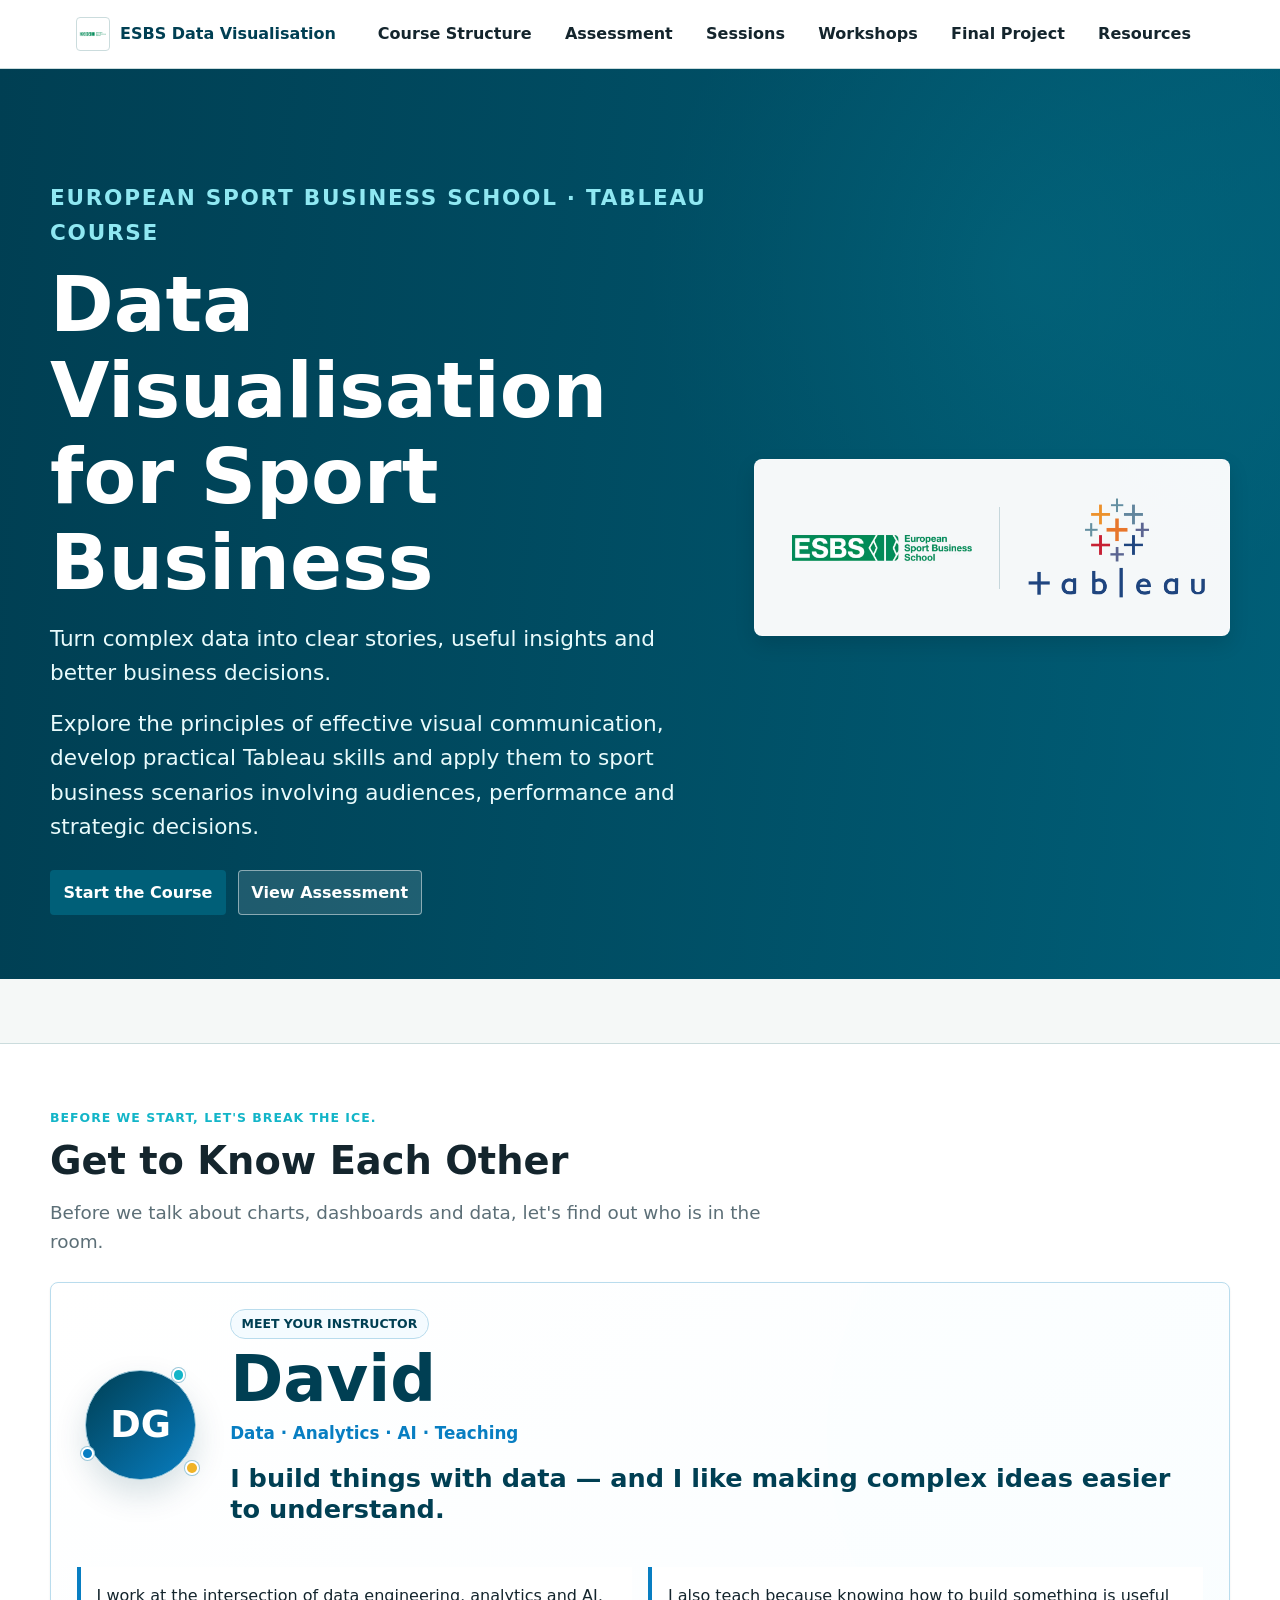
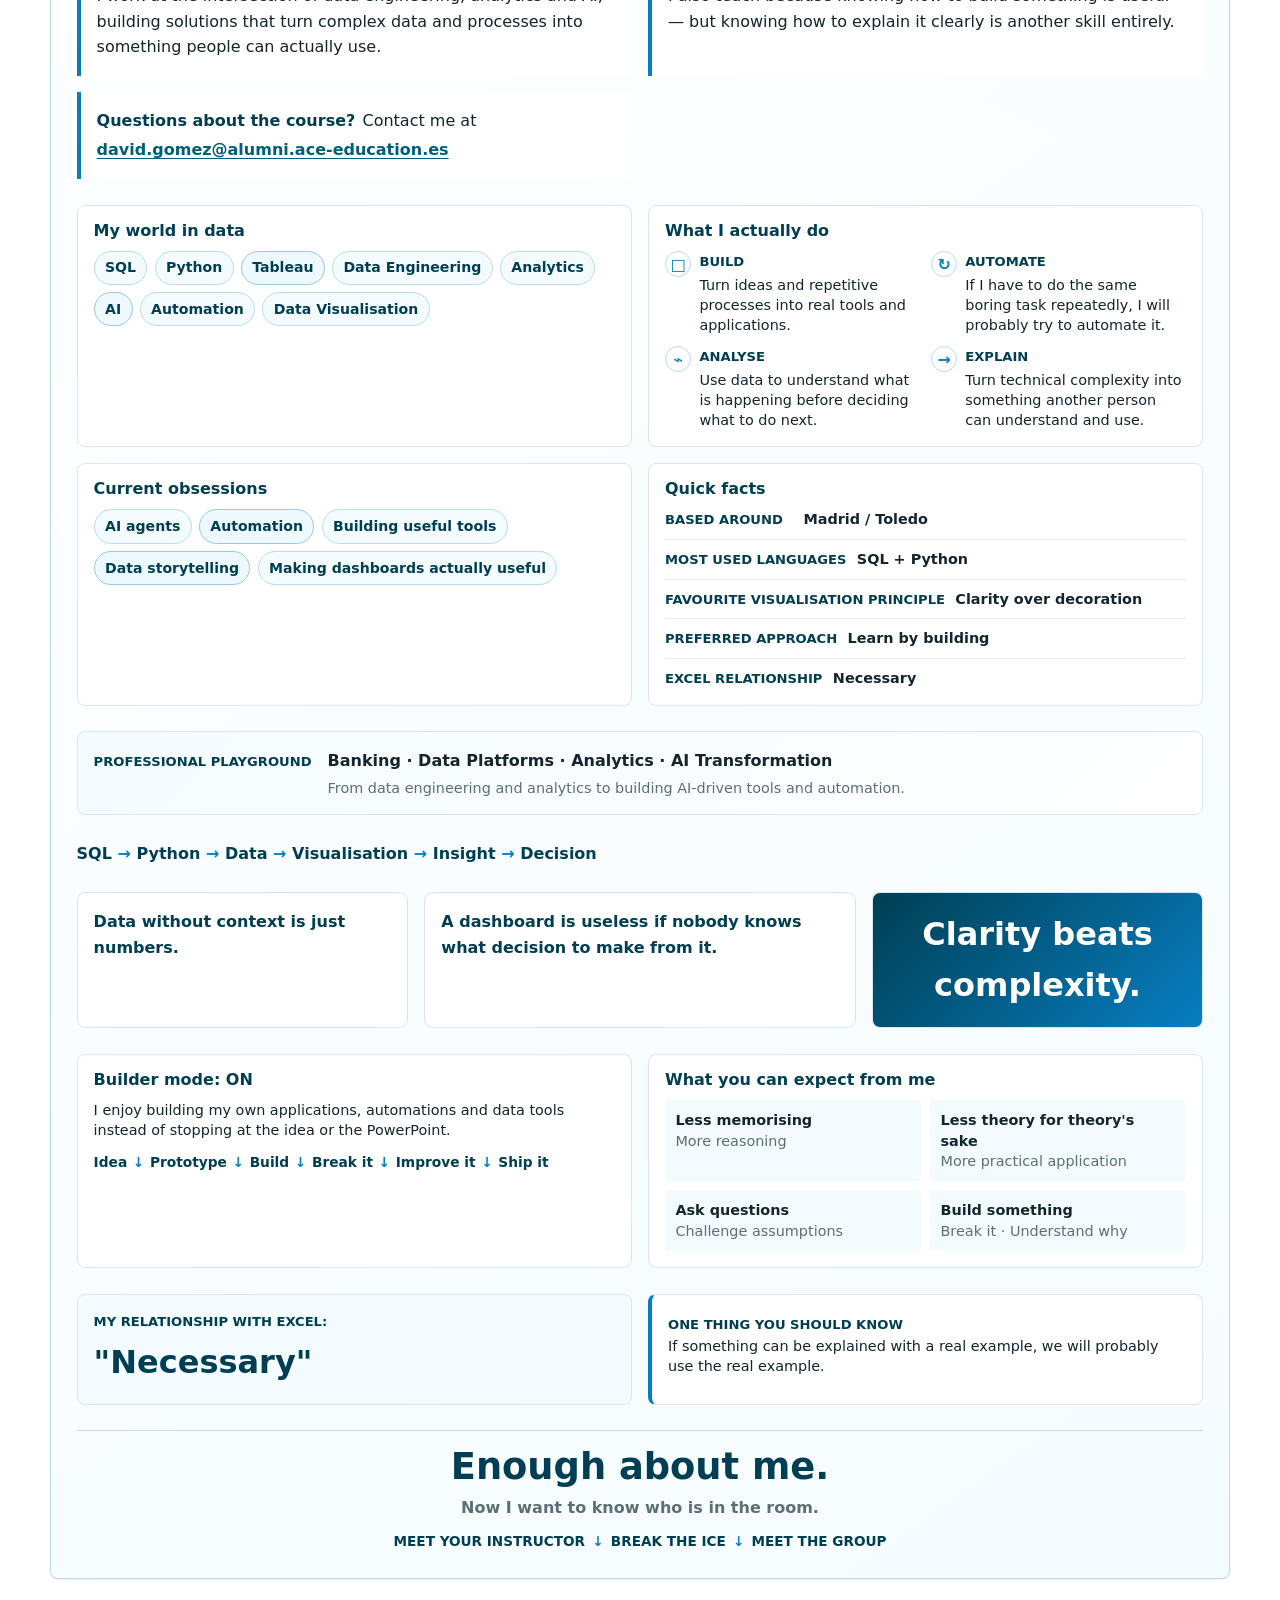
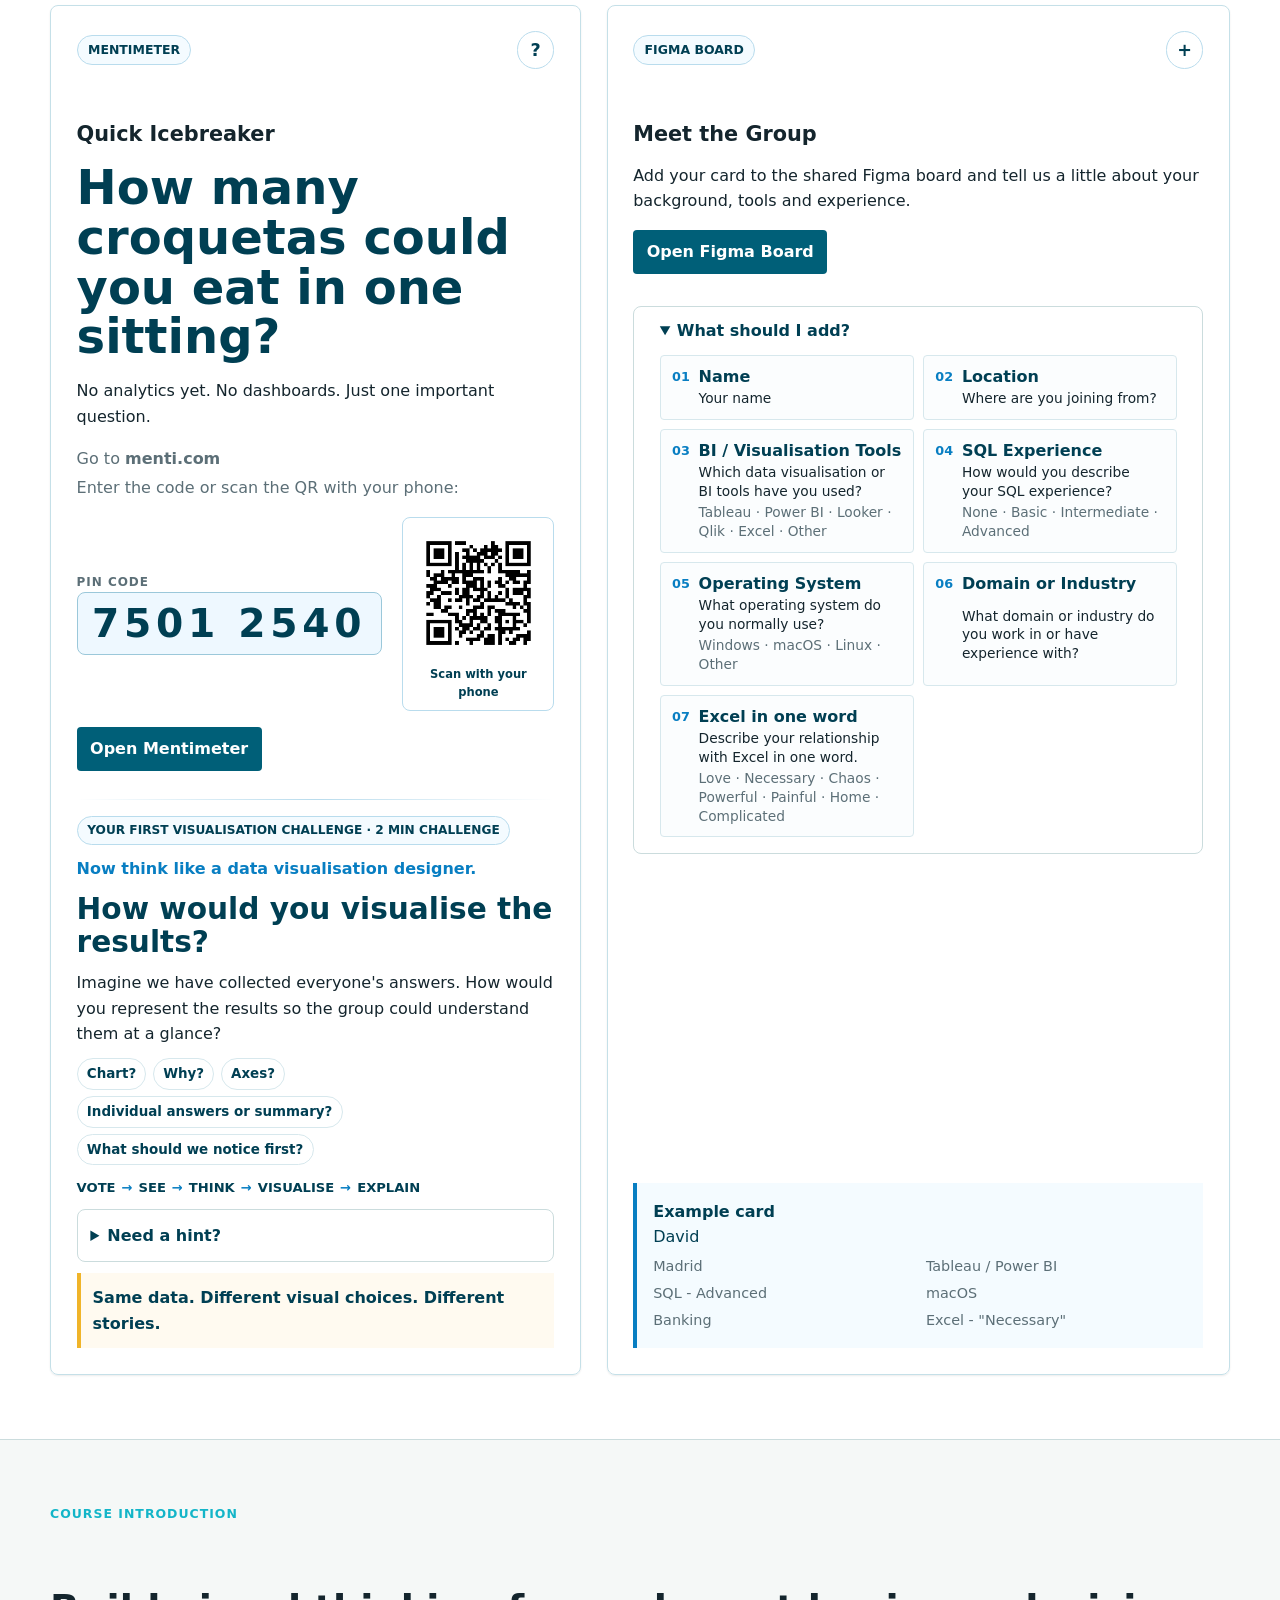
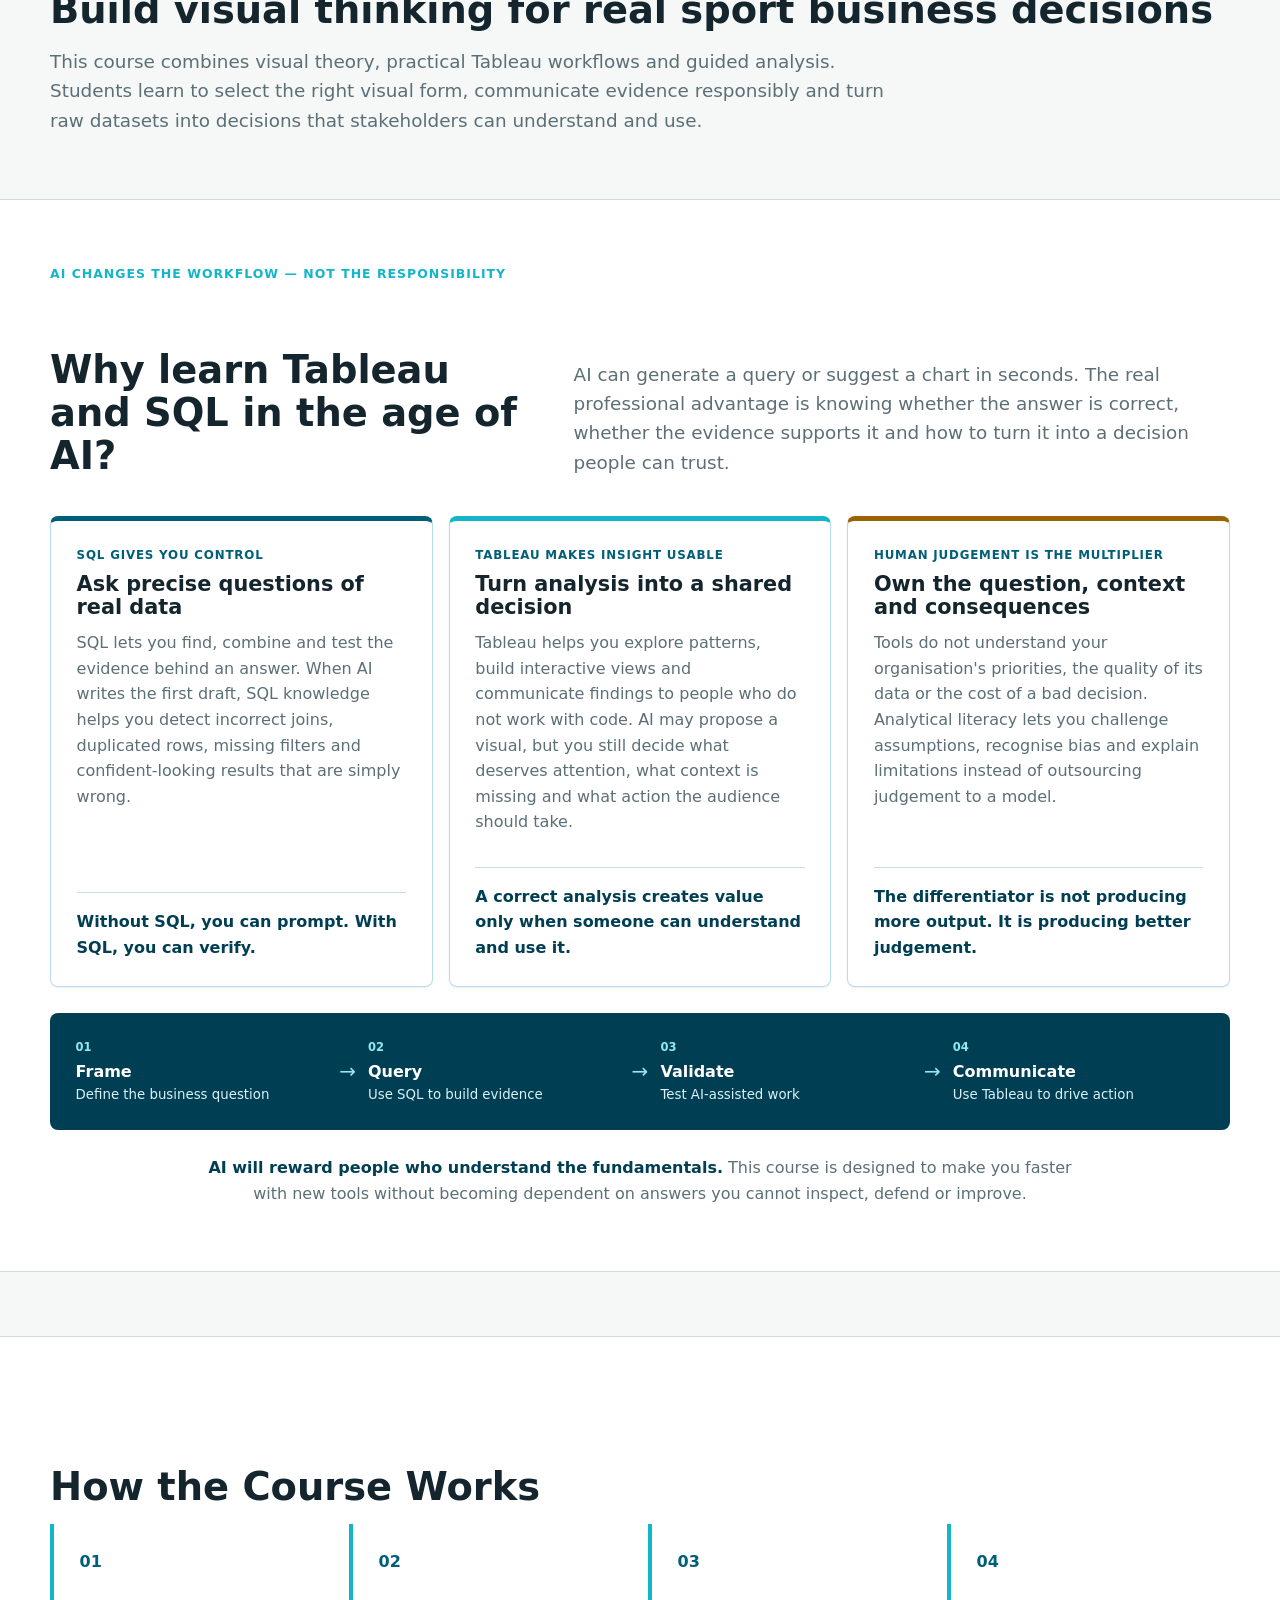
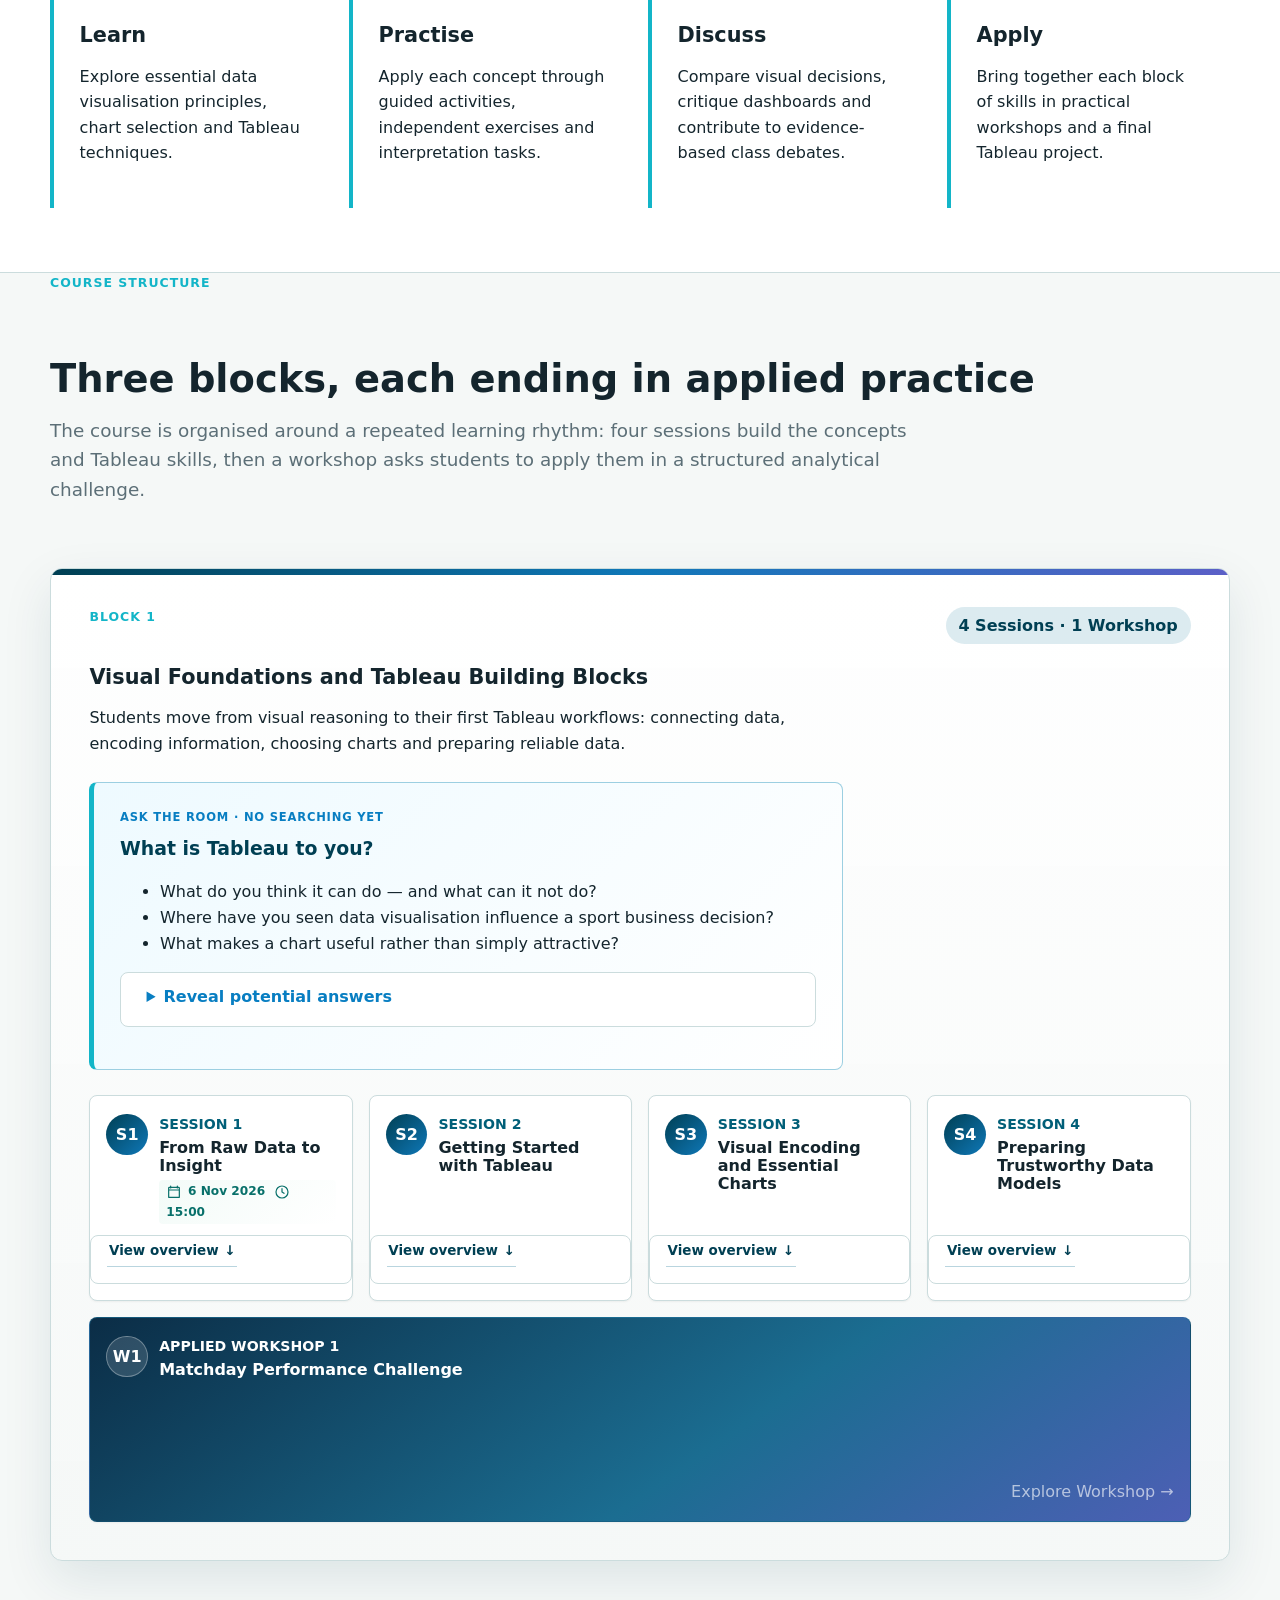
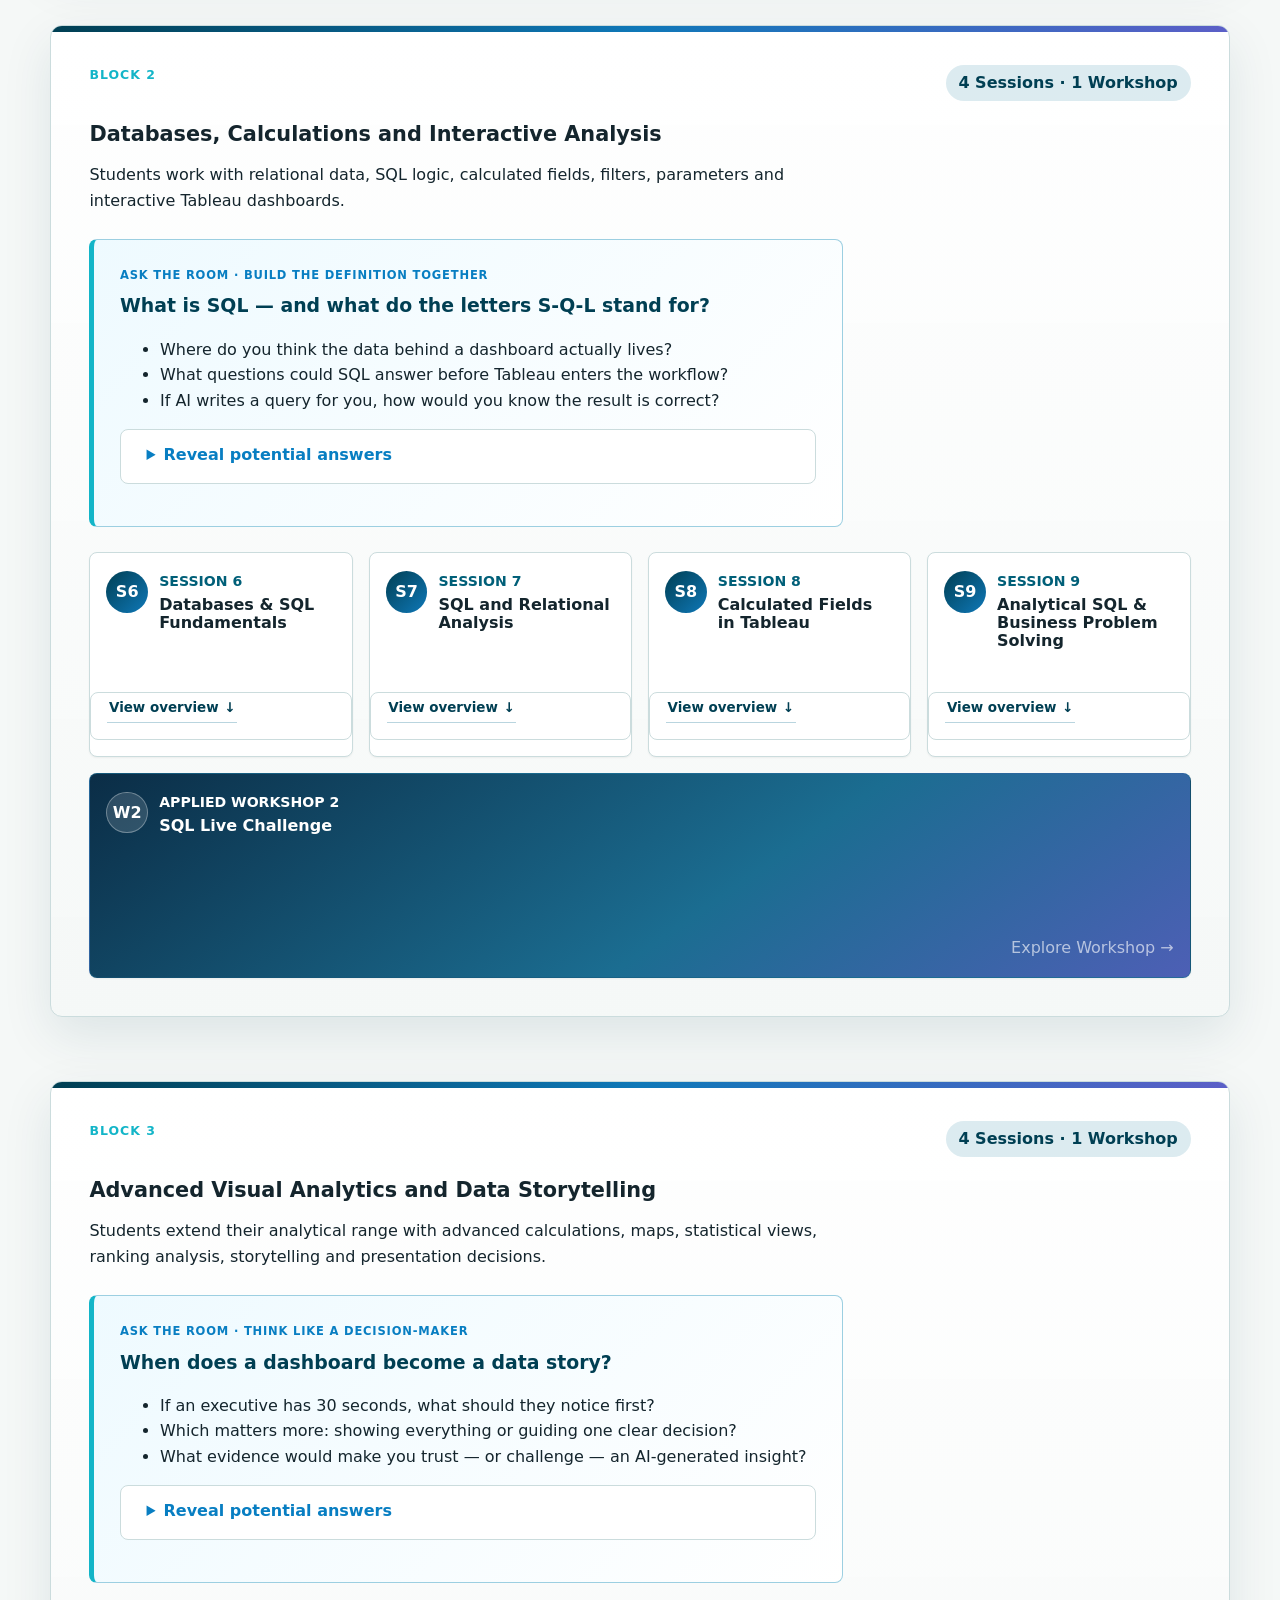
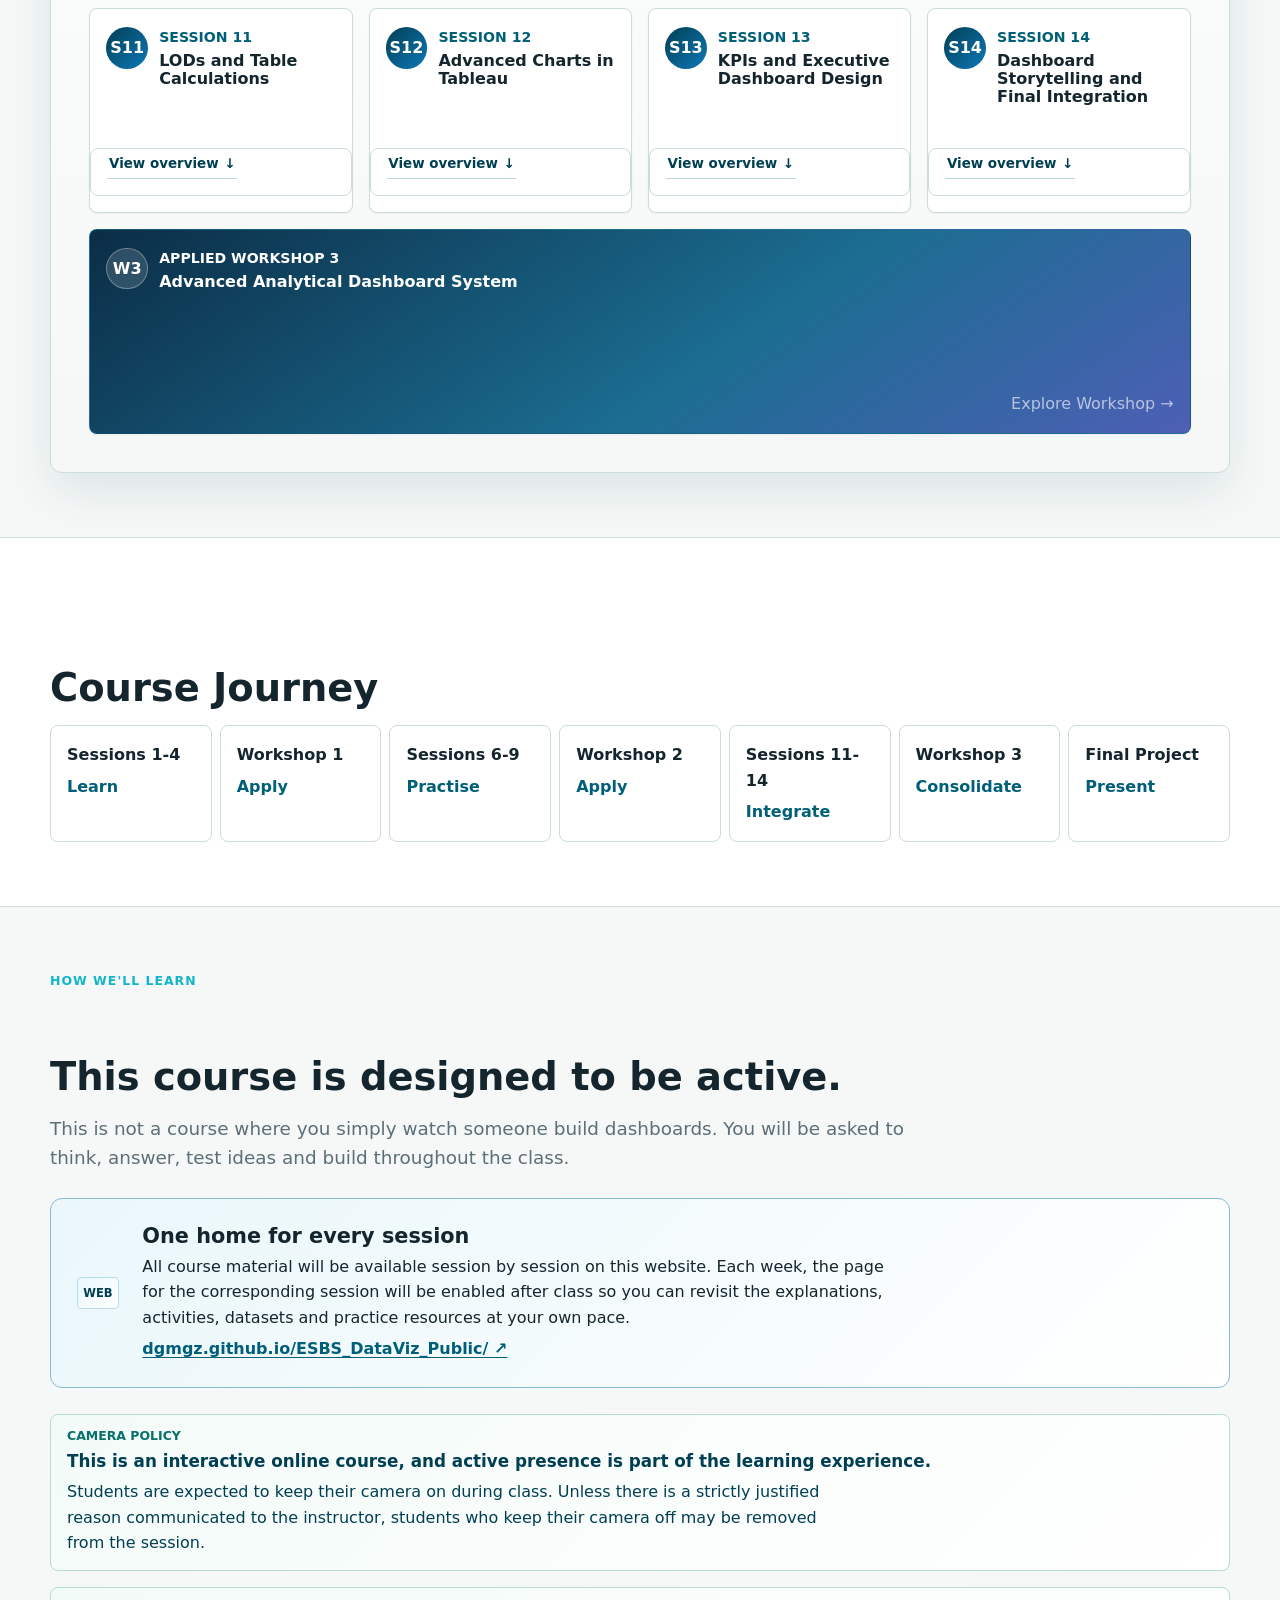
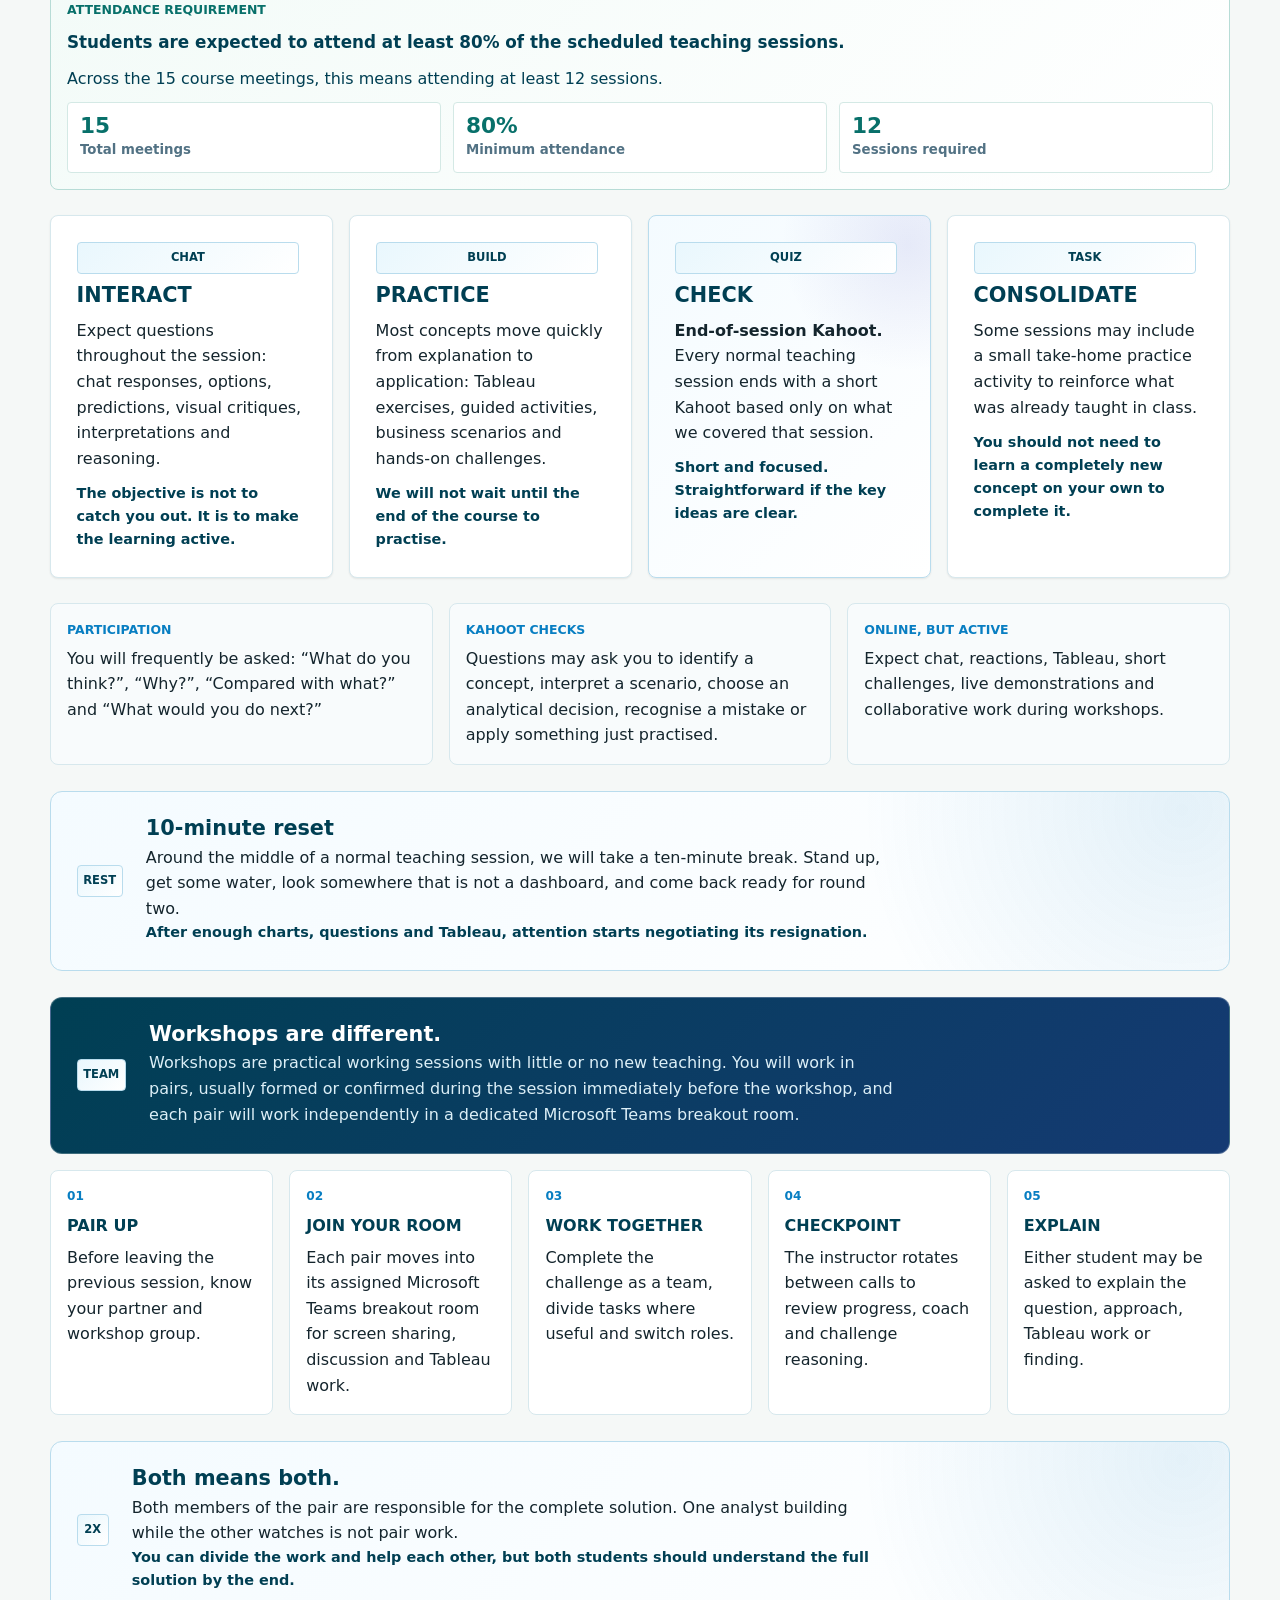
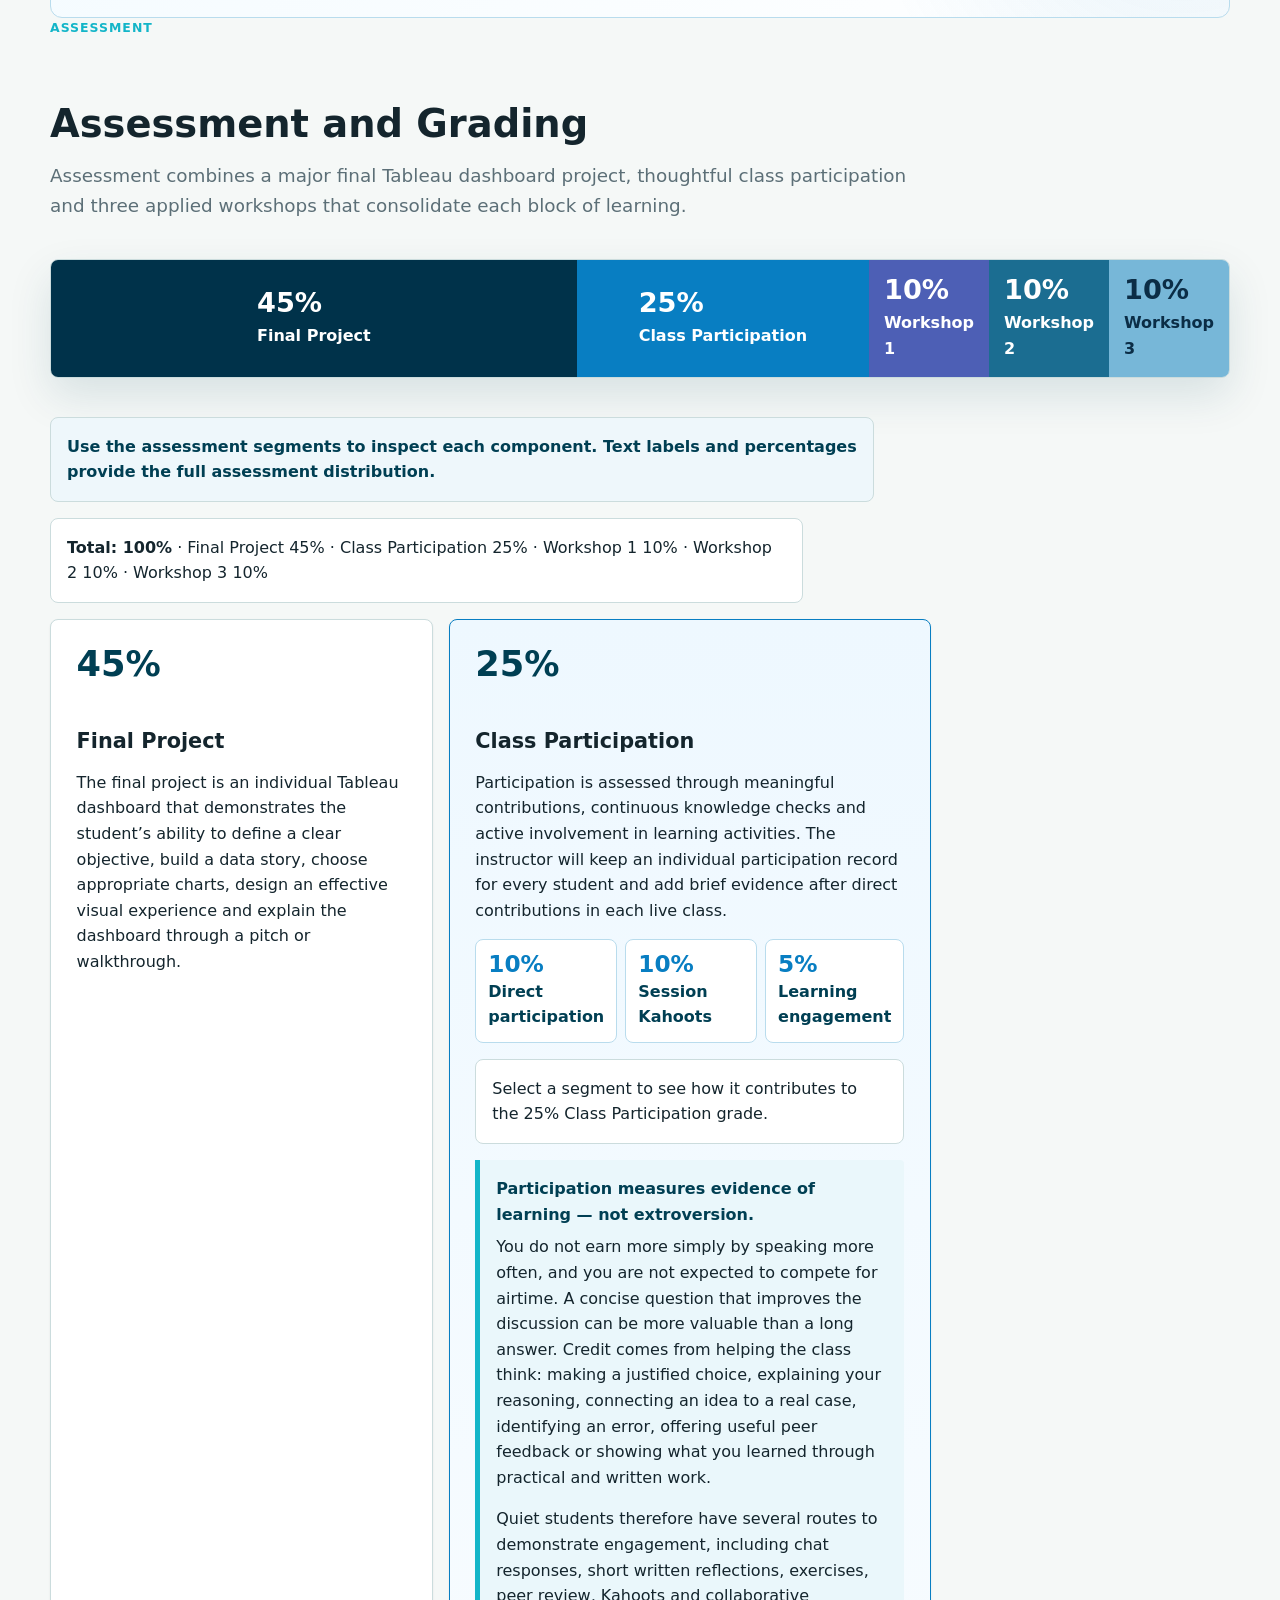
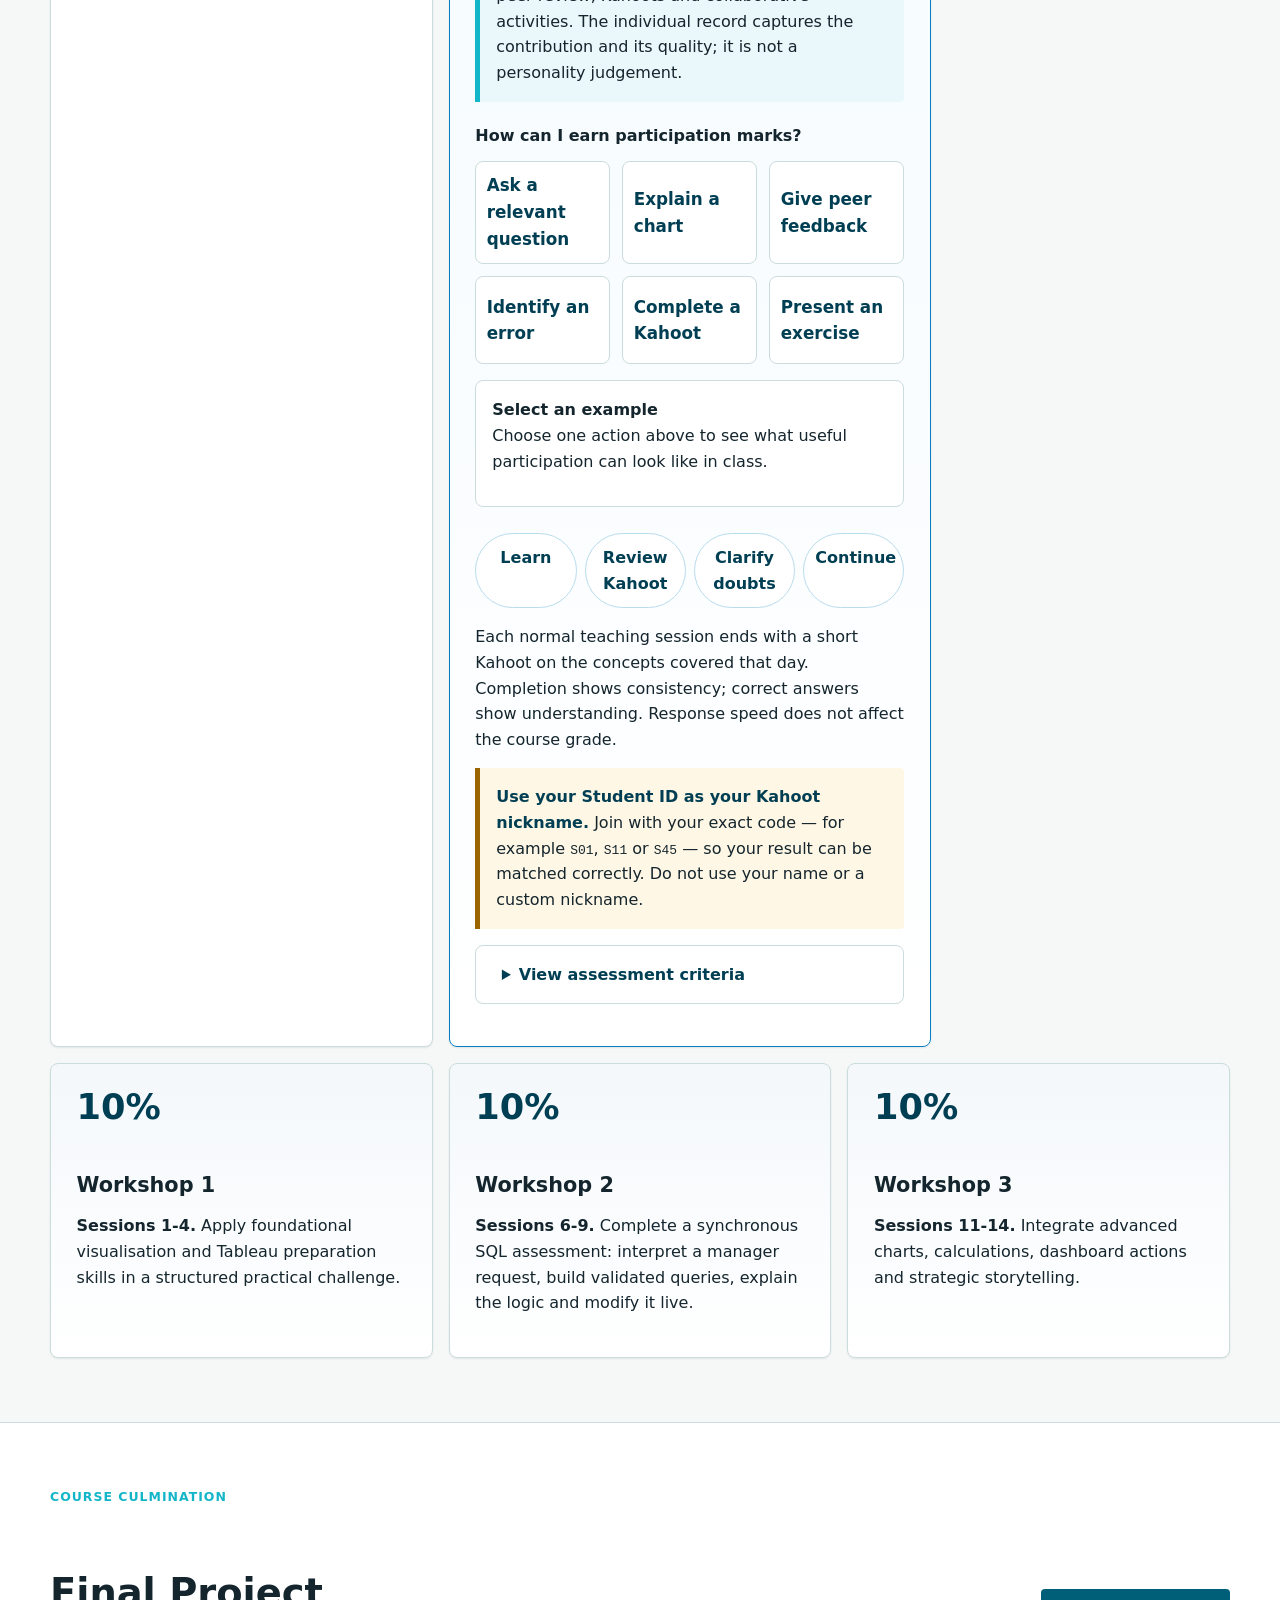
==== commit 087fe479: "Publish sanitized student site from 045b557a79e057004f767c7e168108ab43881c70" ====
--- a/index.html
+++ b/index.html
@@ -20,7 +20,7 @@
           <button type="button" class="nav-menu-trigger" aria-expanded="false" aria-controls="sessions-menu">Sessions</button>
           <div class="nav-menu-panel" id="sessions-menu" hidden>
             <a href="sessions/session-01/index.html"><span>S01</span>From Raw Data to Insight</a>
-            <a href="sessions/session-02/index.html"><span>S02</span>Getting Started with Tableau</a>
+            <span class="publication-unavailable" aria-disabled="true" title="Coming soon"><span>S02</span>Getting Started with Tableau</span>
             <span class="publication-unavailable" aria-disabled="true" title="Coming soon"><span>S03</span>Visual Encoding and Essential Charts</span>
             <span class="publication-unavailable" aria-disabled="true" title="Coming soon"><span>S04</span>Preparing Trustworthy Data Models</span>
             <span class="publication-unavailable" aria-disabled="true" title="Coming soon"><span>S06</span>Databases &amp; SQL Fundamentals</span>
@@ -449,7 +449,7 @@
                   <ul><li>Tableau setup</li><li>CSV grain and data types</li><li>Dimensions and measures</li><li>Organise, build and publish</li></ul>
                 </div>
                 <p><strong>Learning outcome:</strong> prepare, organise and publish a first Tableau workbook using the course dataset.</p>
-                <a href="sessions/session-02/index.html">Explore Session</a>
+                <span class="publication-unavailable" aria-disabled="true" title="Coming soon">Explore Session</span>
               </div>
             </details>
           </article>
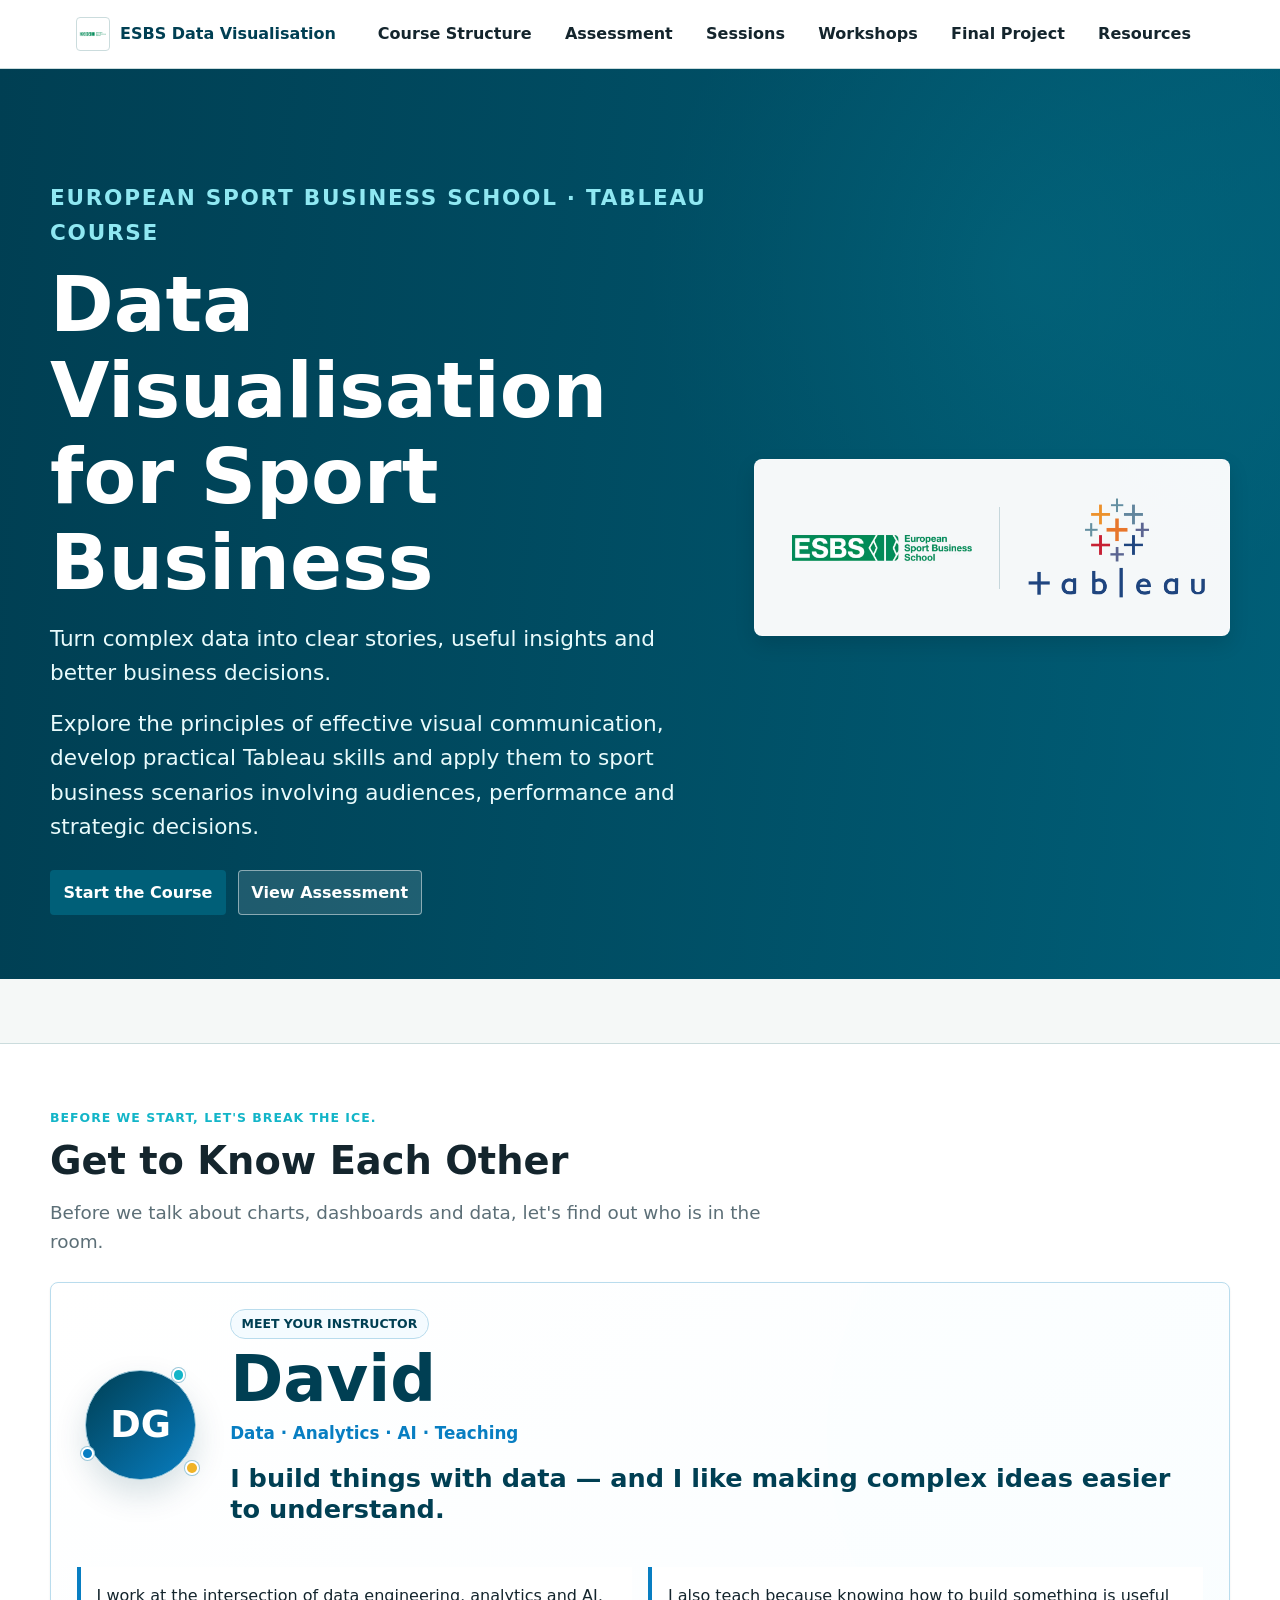
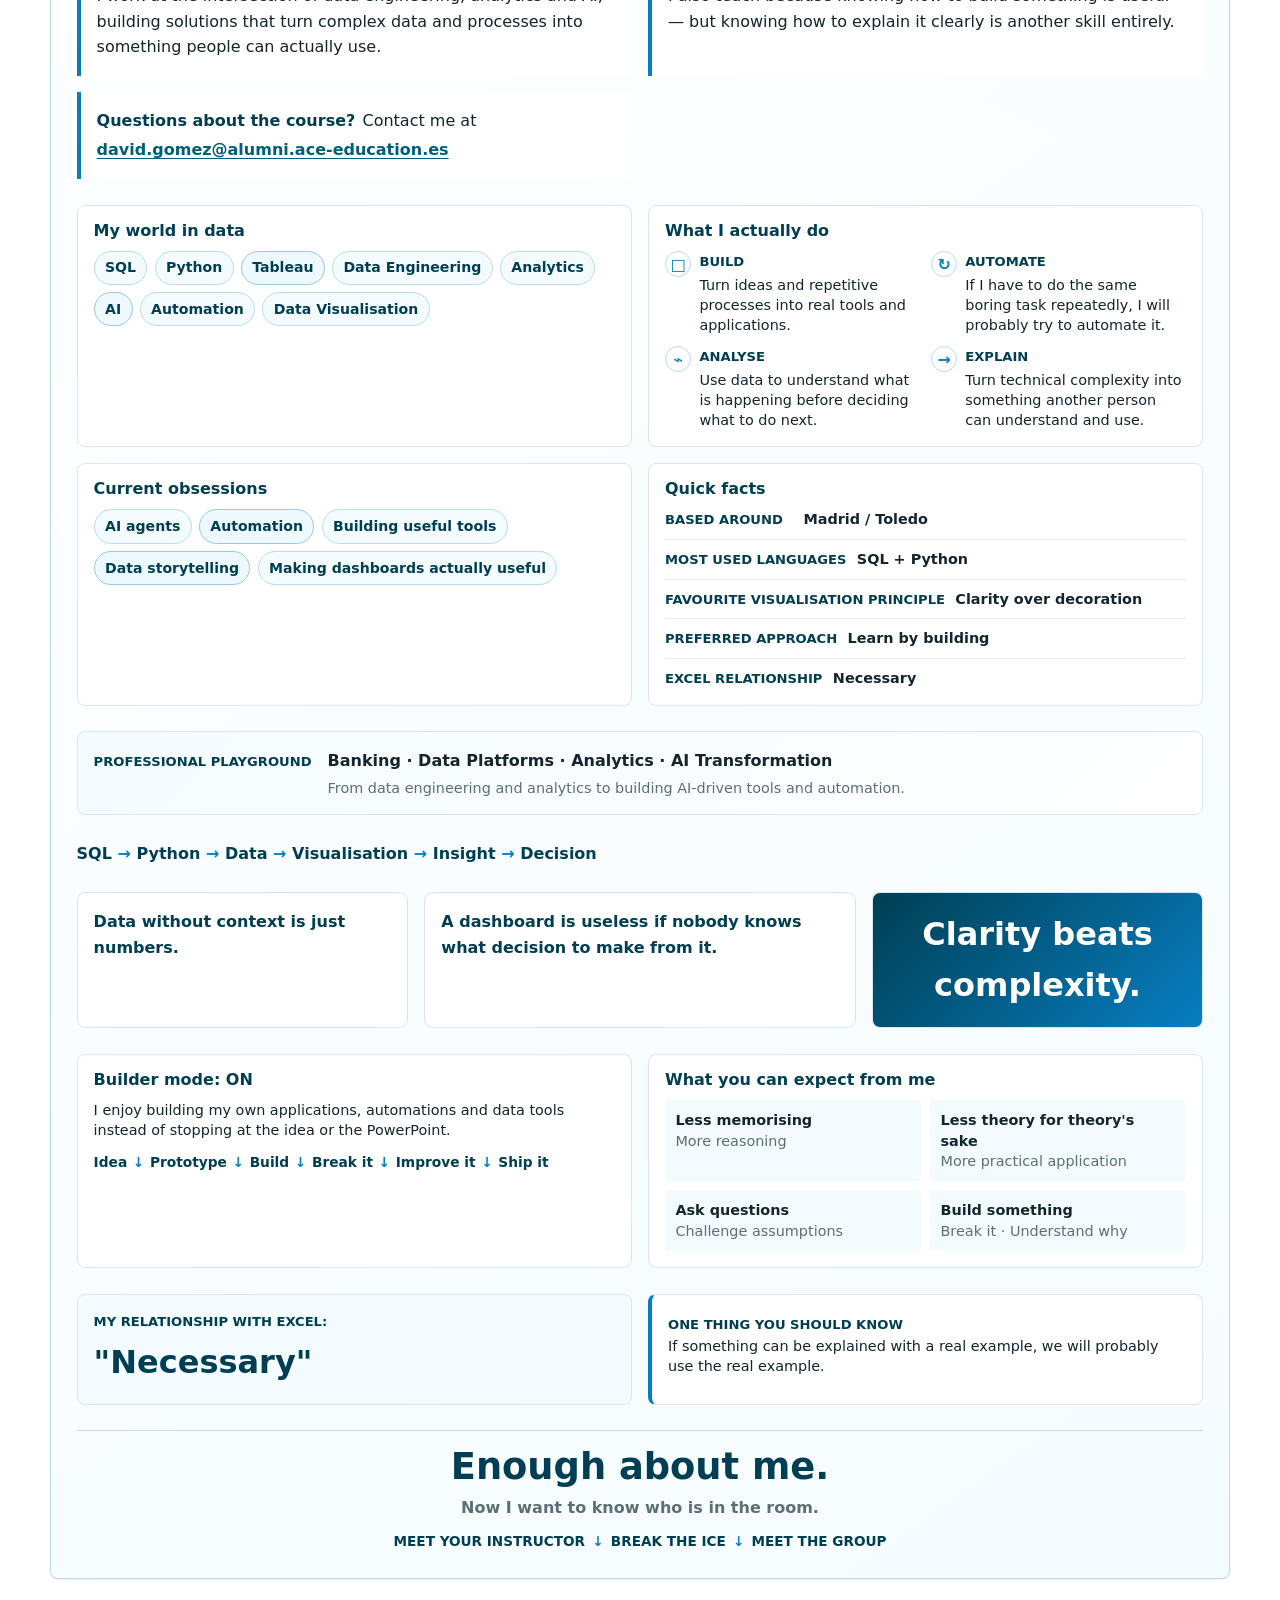
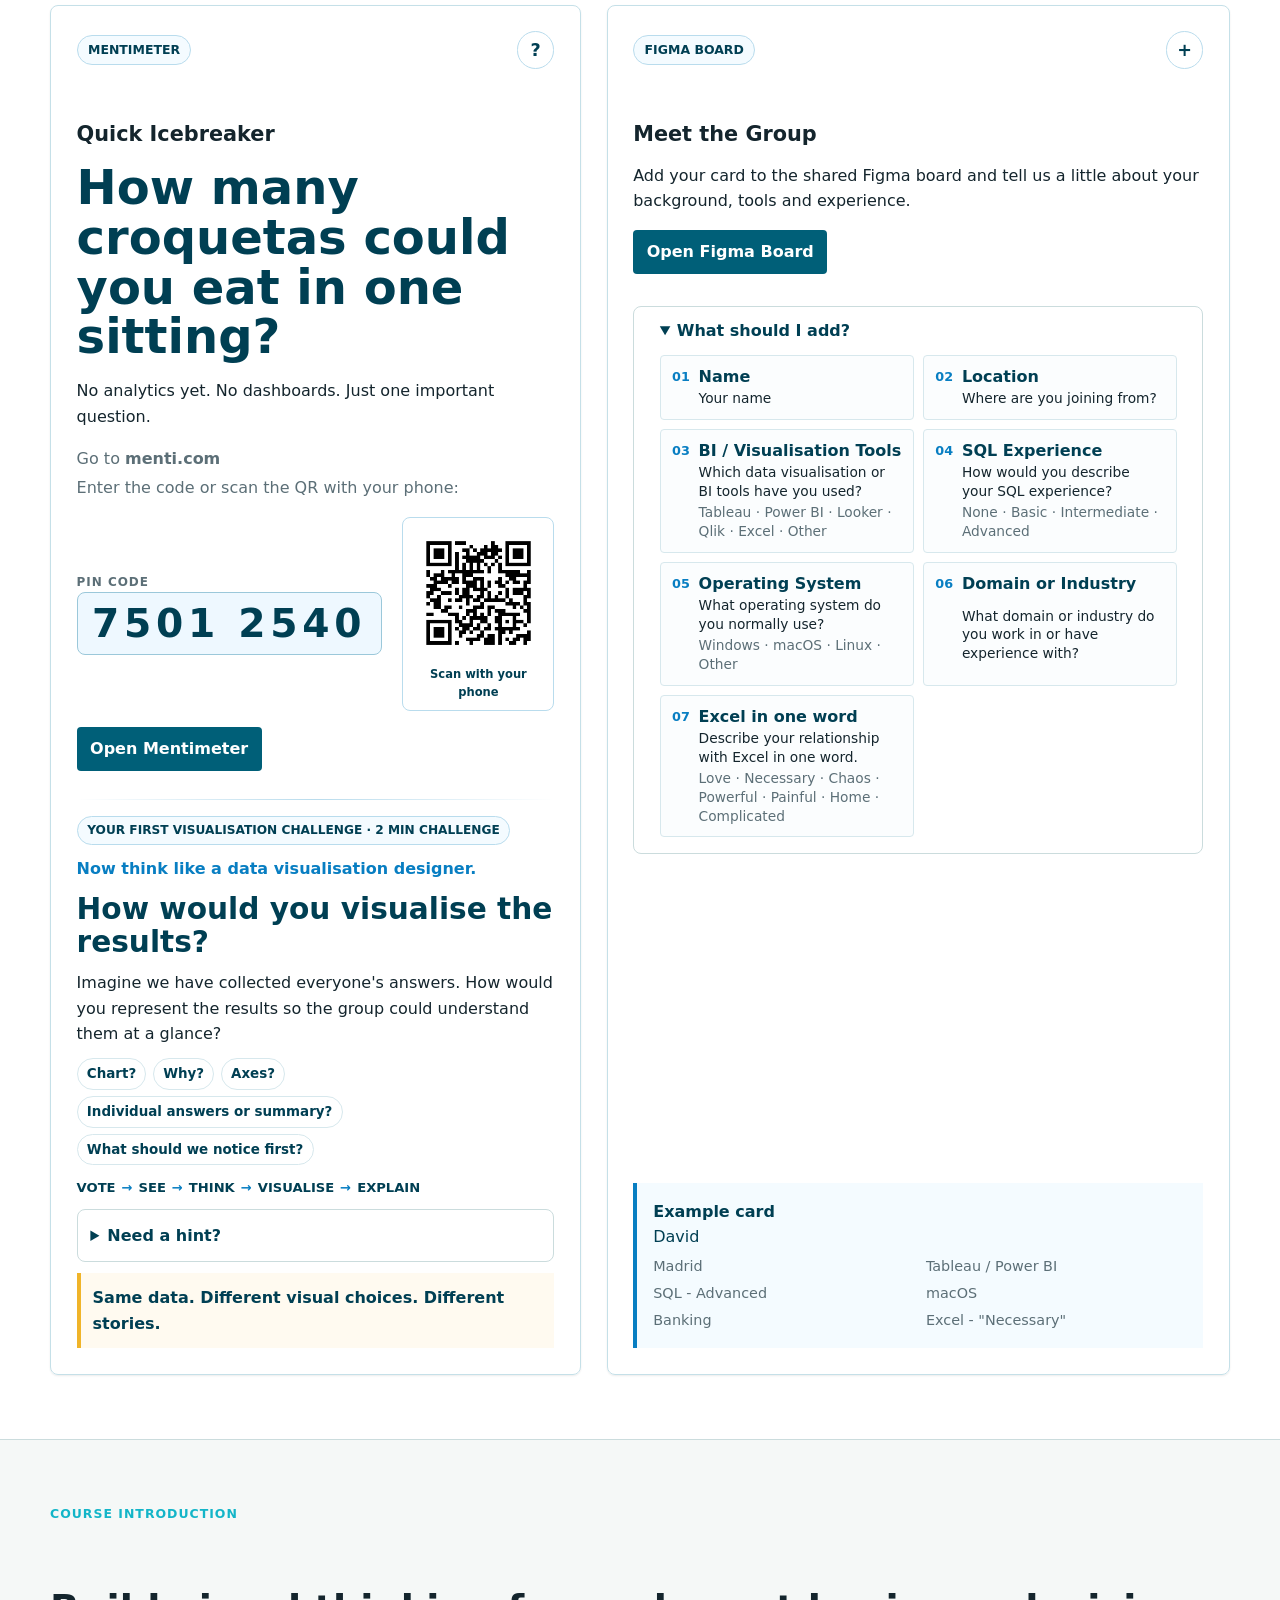
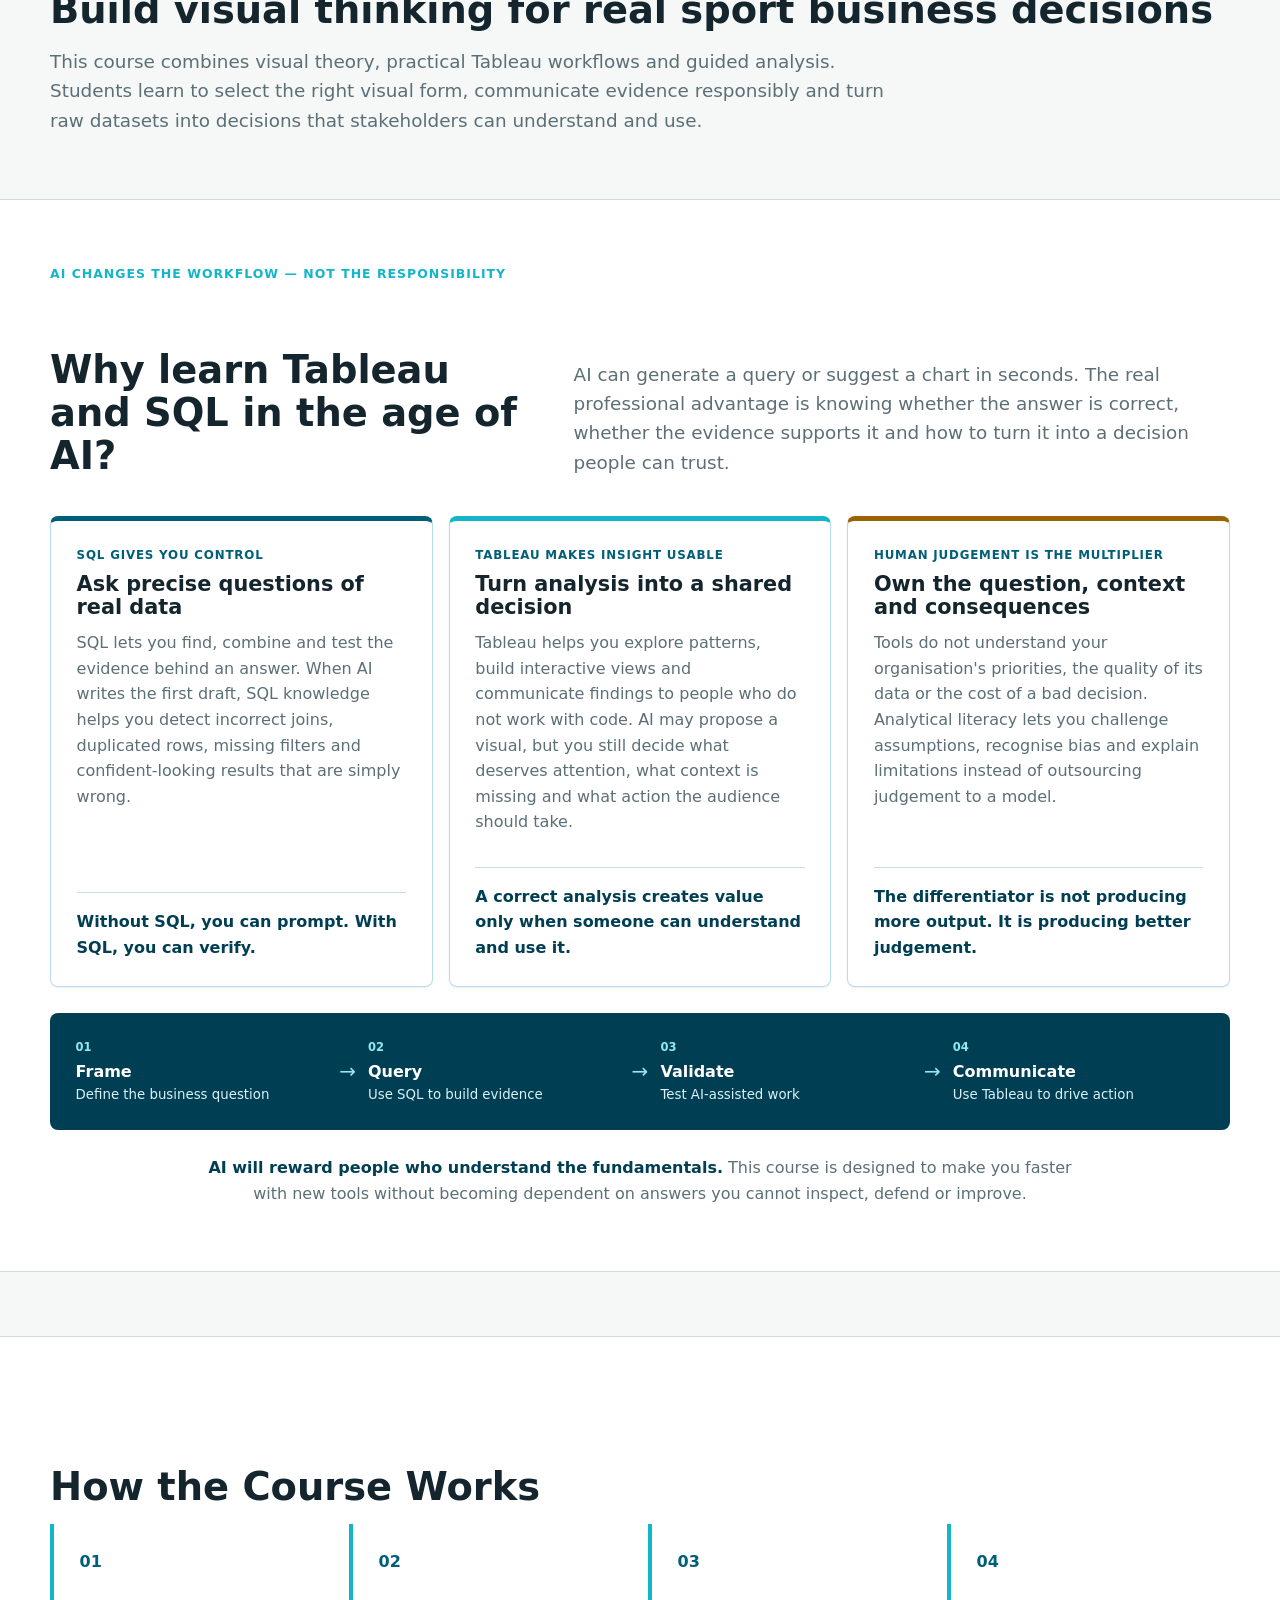
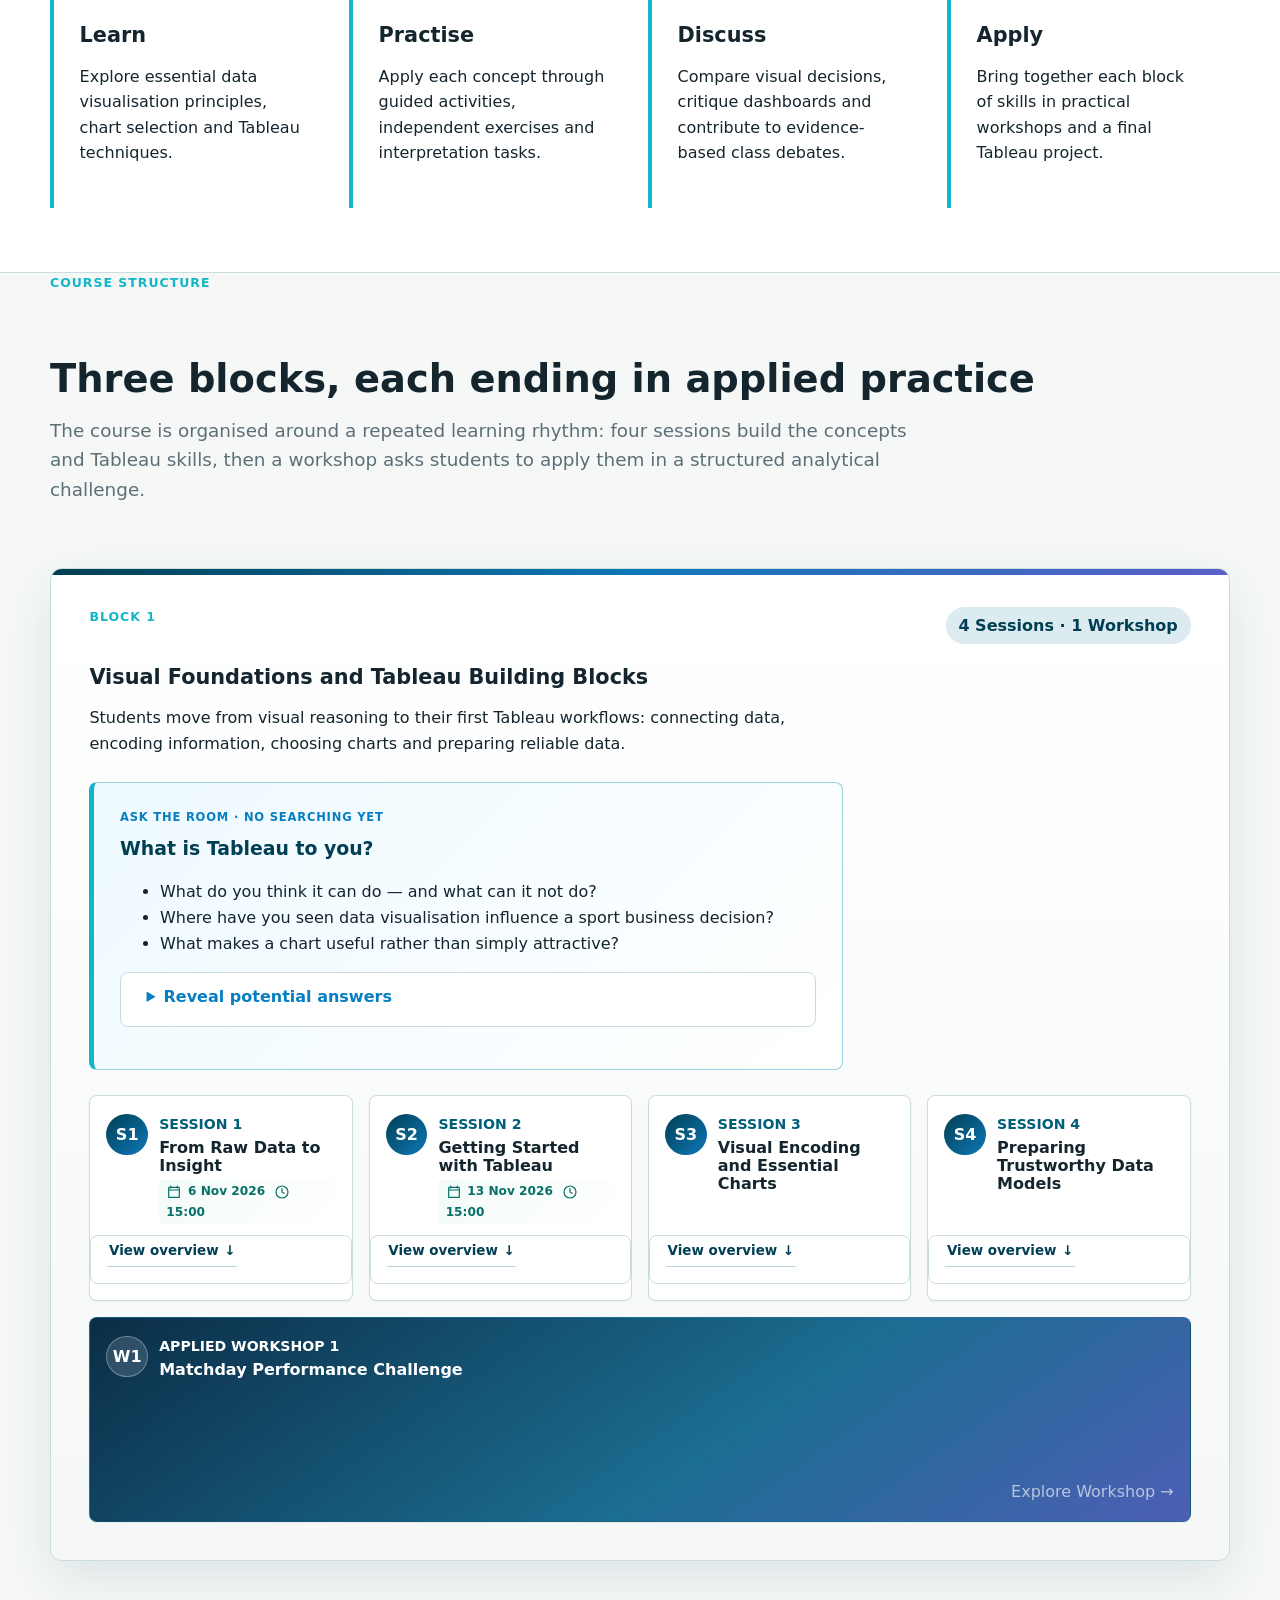
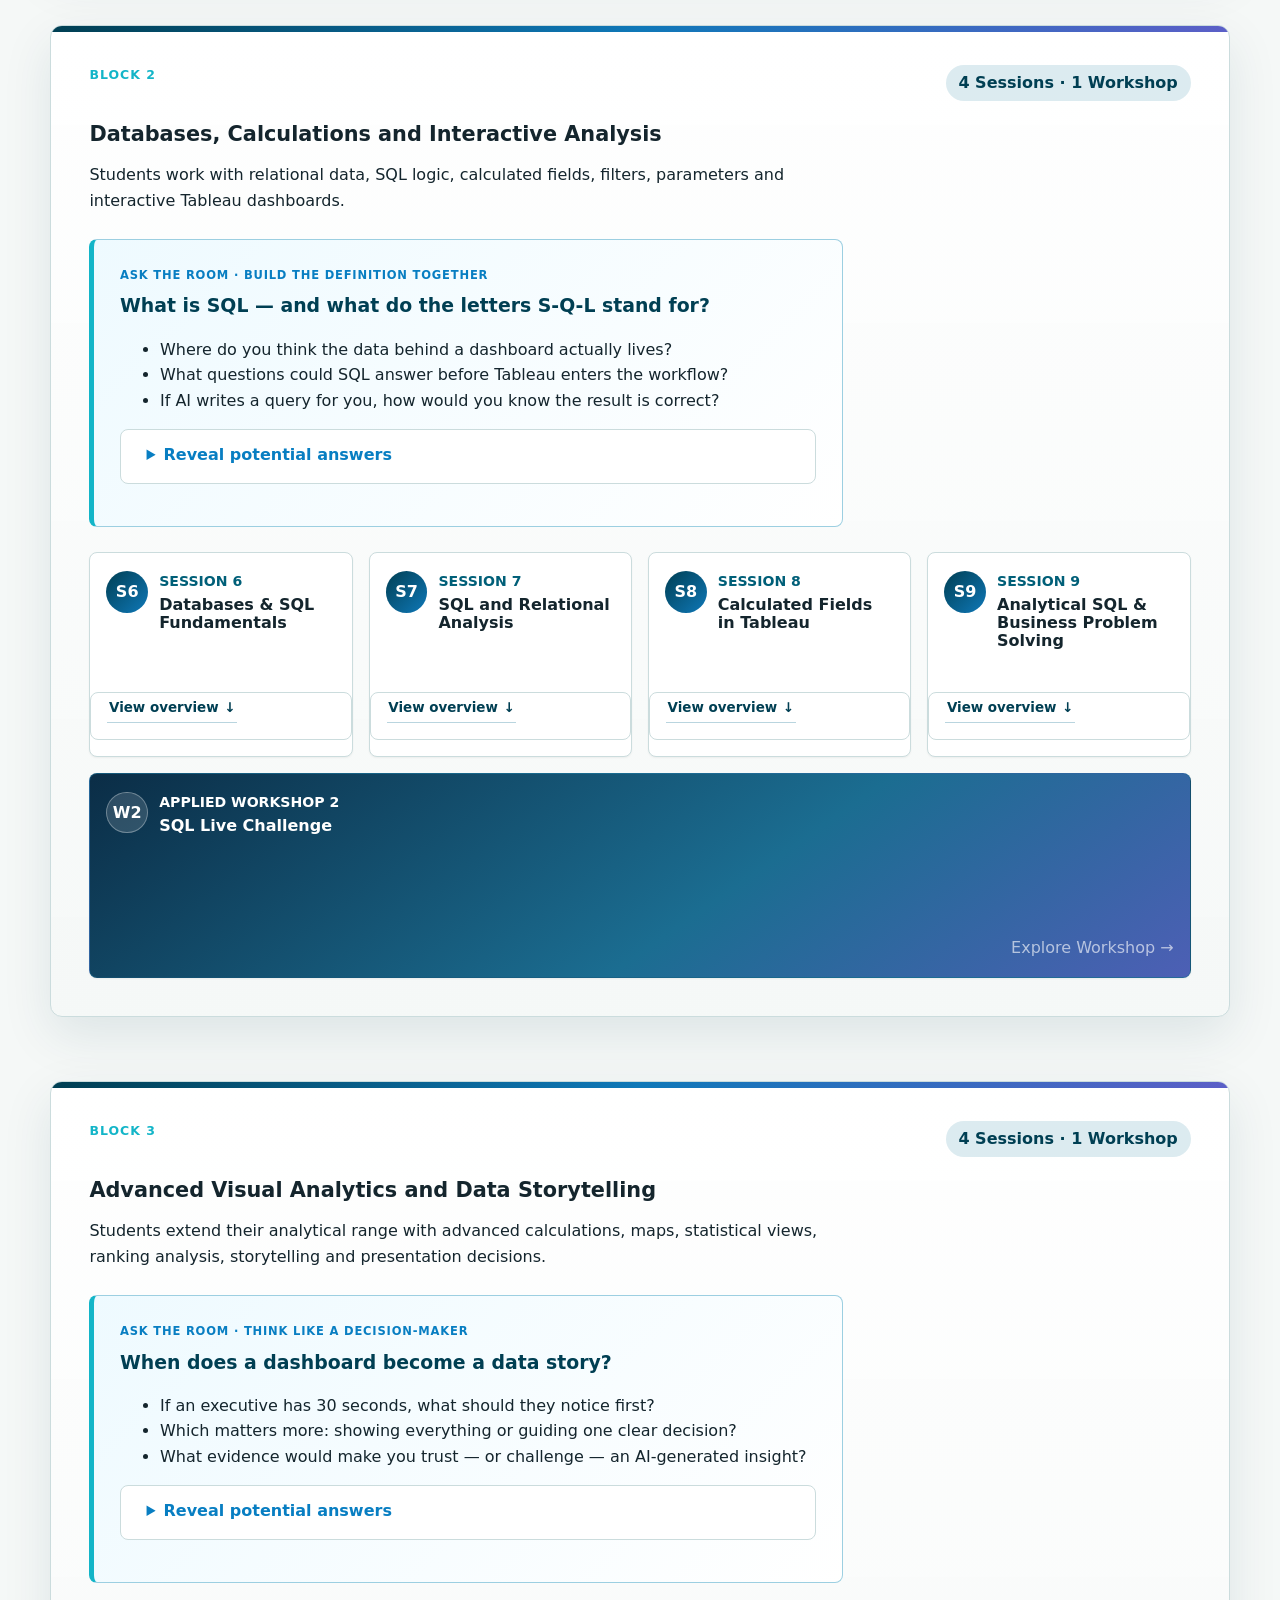
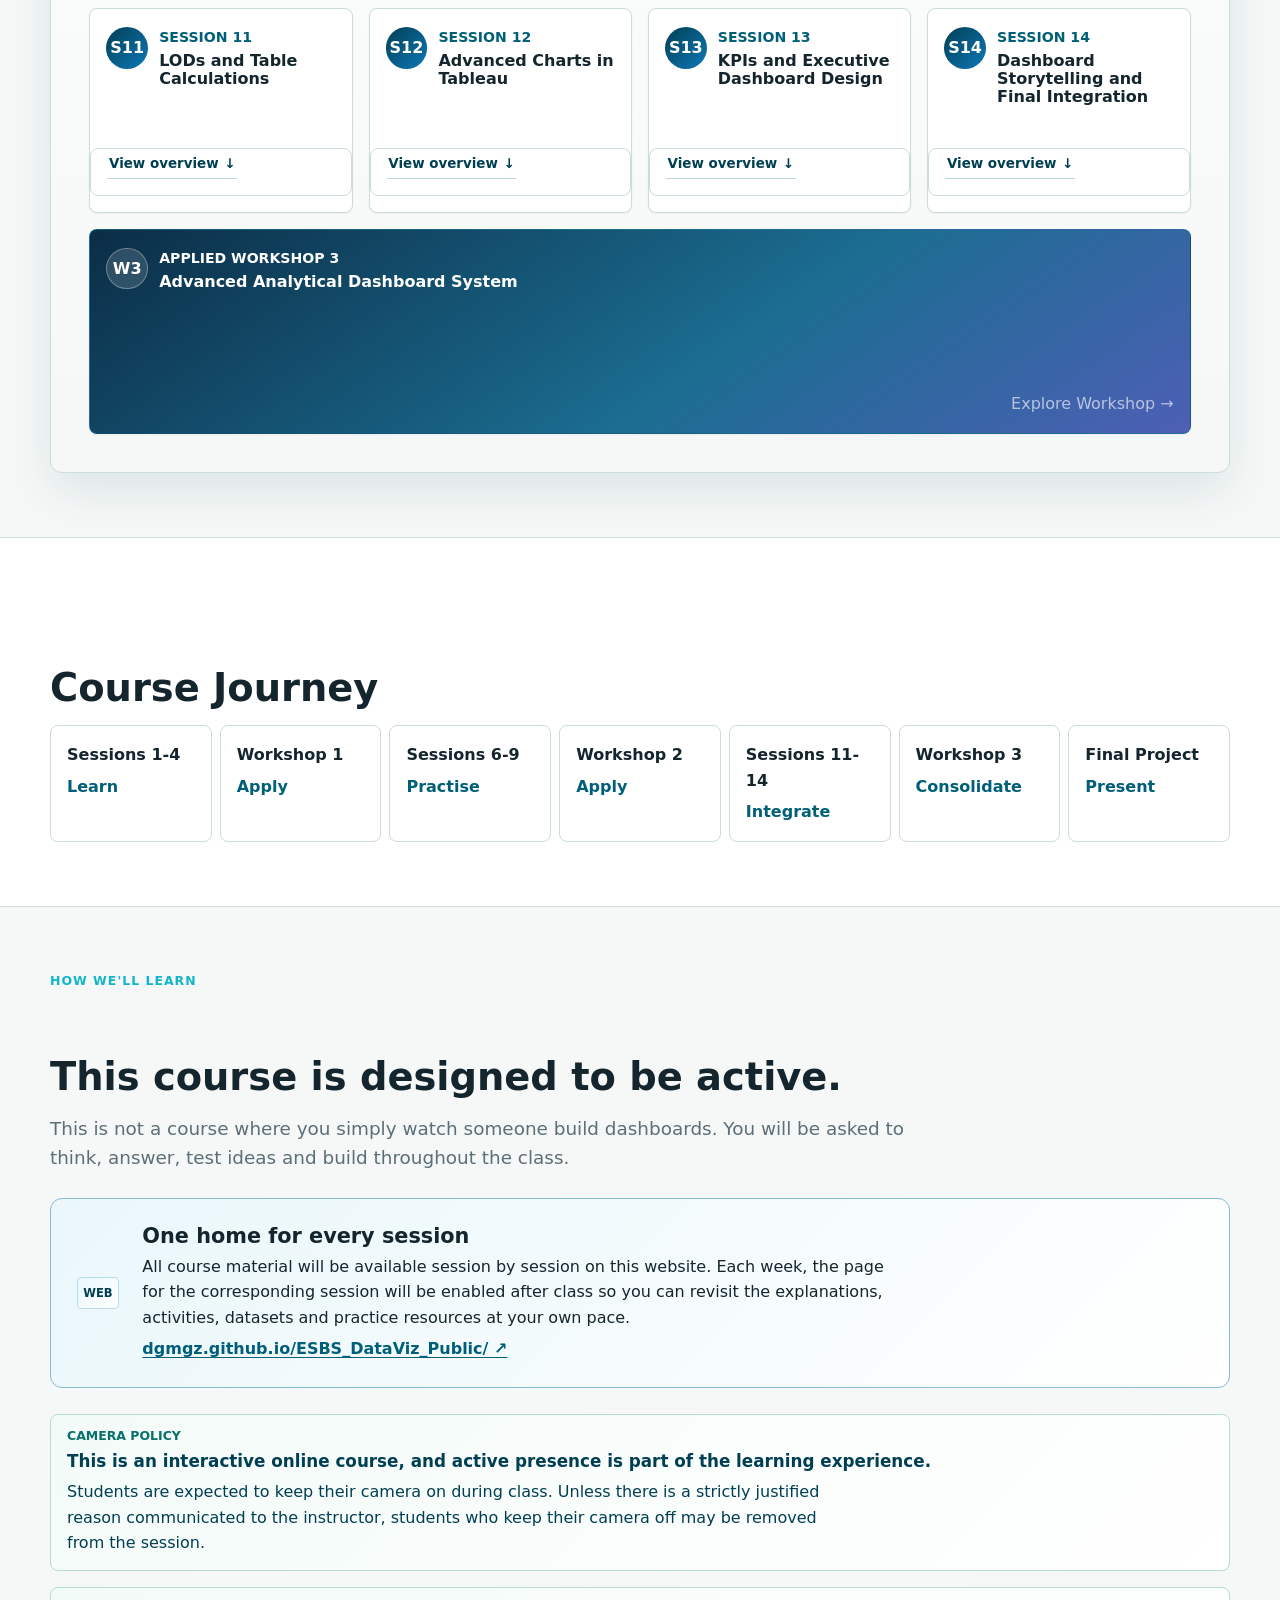
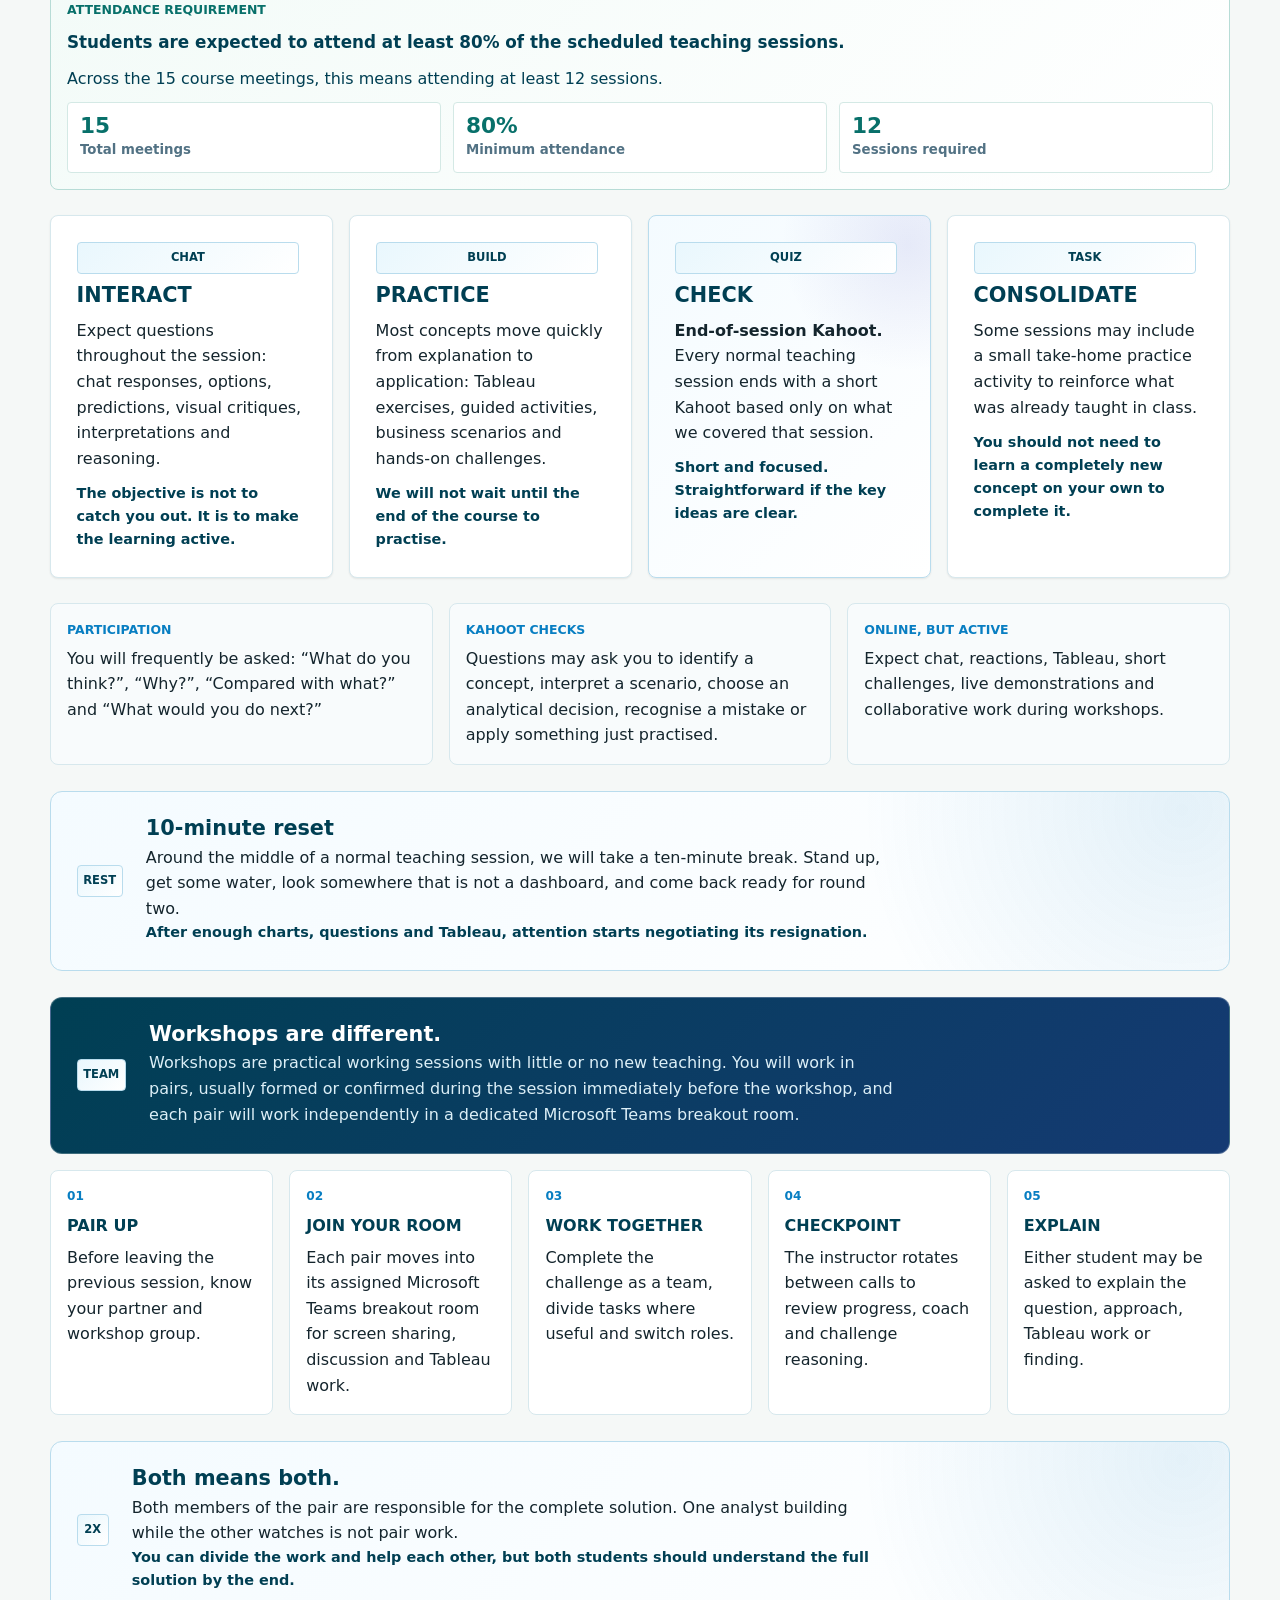
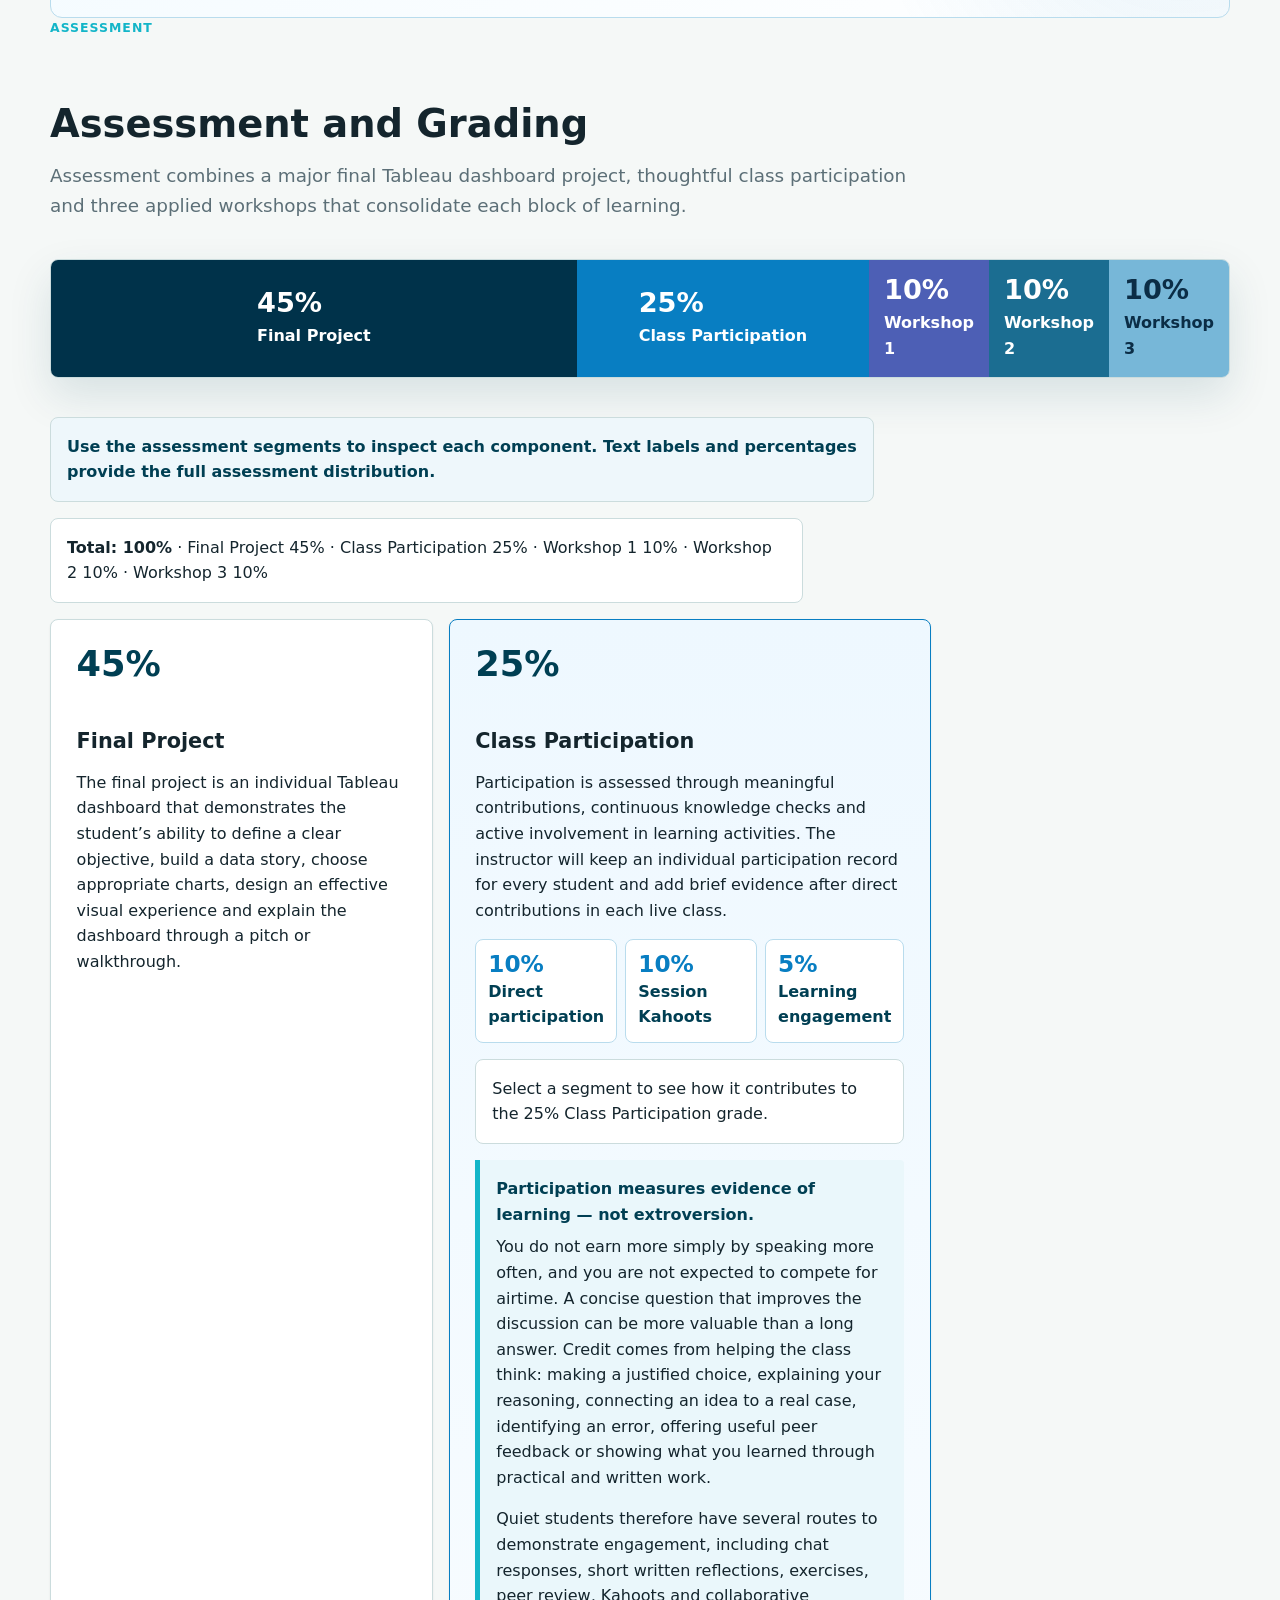
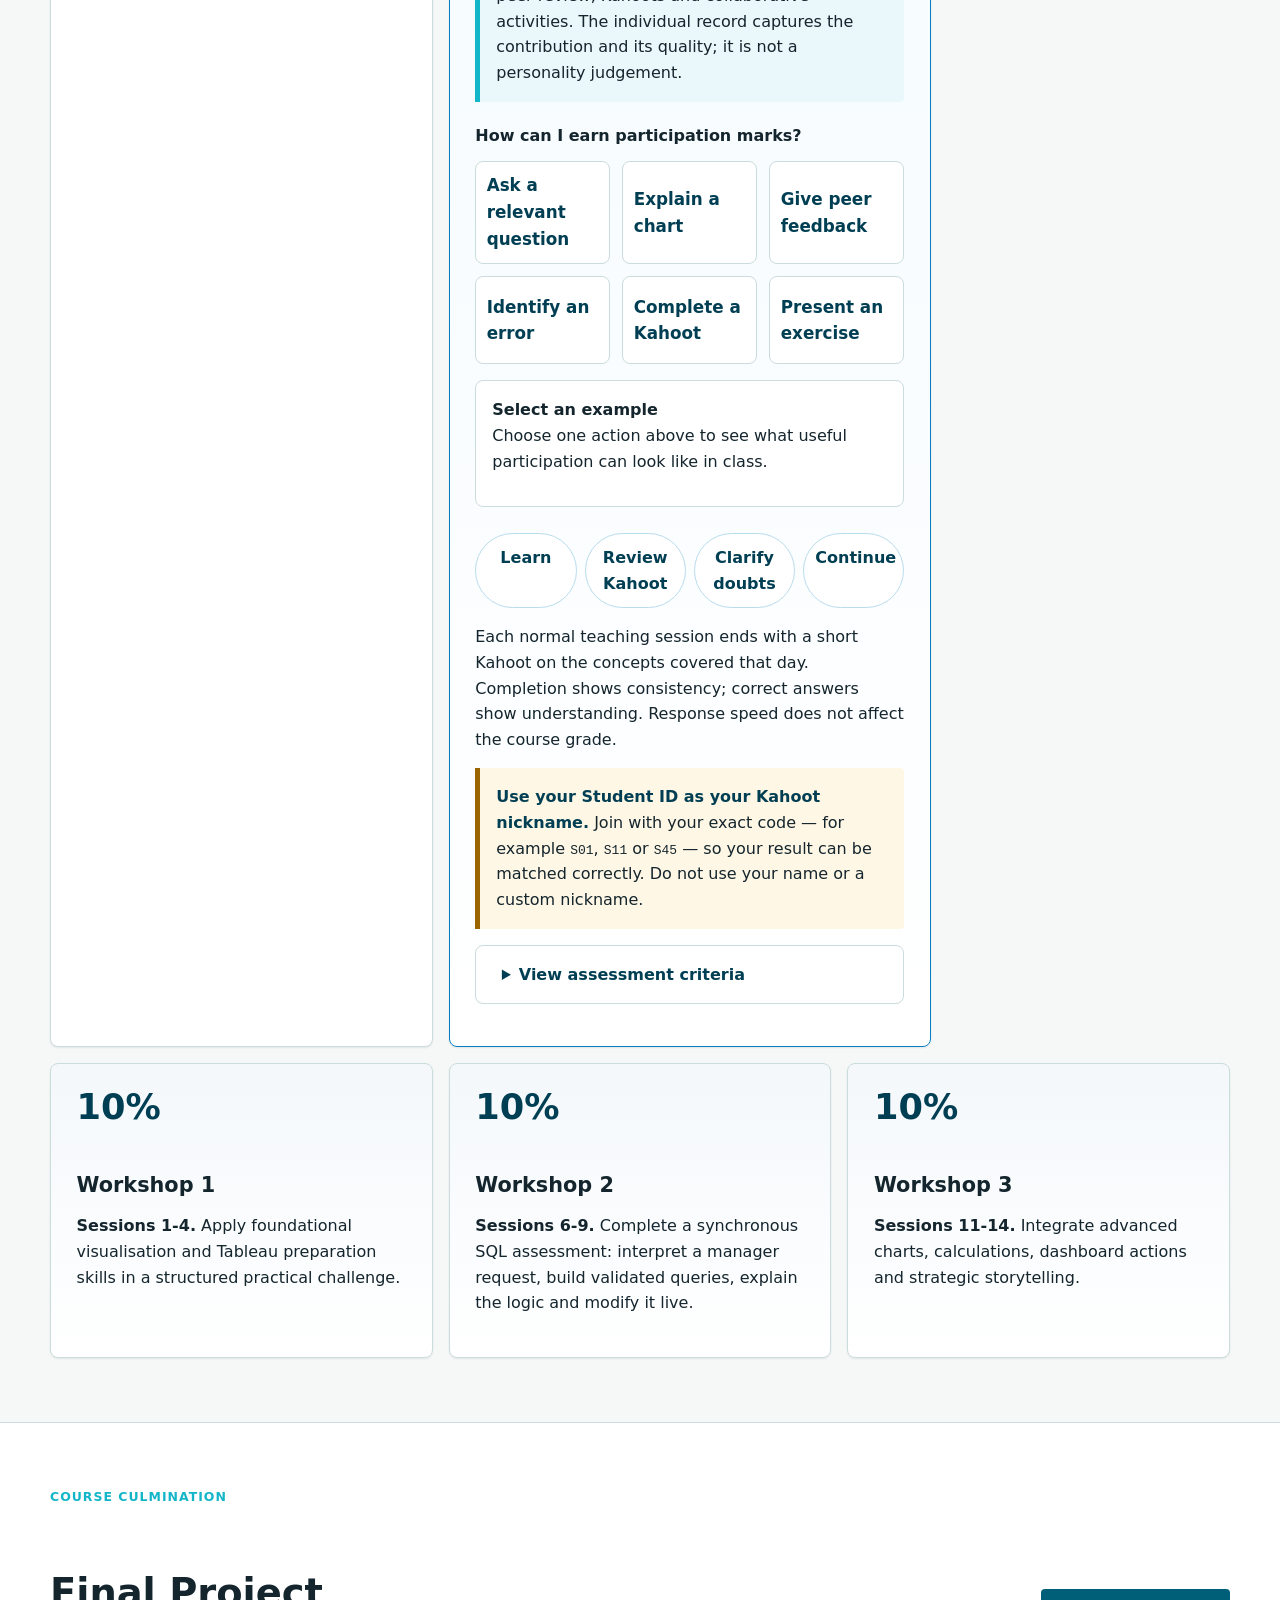
==== commit 36cd19a9: "Publish sanitized student site from 0a70bcc618a27ec851f22148c34f2e4747e632f1" ====
--- a/index.html
+++ b/index.html
@@ -20,7 +20,7 @@
           <button type="button" class="nav-menu-trigger" aria-expanded="false" aria-controls="sessions-menu">Sessions</button>
           <div class="nav-menu-panel" id="sessions-menu" hidden>
             <a href="sessions/session-01/index.html"><span>S01</span>From Raw Data to Insight</a>
-            <span class="publication-unavailable" aria-disabled="true" title="Coming soon"><span>S02</span>Getting Started with Tableau</span>
+            <a href="sessions/session-02/index.html"><span>S02</span>Getting Started with Tableau</a>
             <span class="publication-unavailable" aria-disabled="true" title="Coming soon"><span>S03</span>Visual Encoding and Essential Charts</span>
             <span class="publication-unavailable" aria-disabled="true" title="Coming soon"><span>S04</span>Preparing Trustworthy Data Models</span>
             <span class="publication-unavailable" aria-disabled="true" title="Coming soon"><span>S06</span>Databases &amp; SQL Fundamentals</span>
@@ -449,7 +449,7 @@
                   <ul><li>Tableau setup</li><li>CSV grain and data types</li><li>Dimensions and measures</li><li>Organise, build and publish</li></ul>
                 </div>
                 <p><strong>Learning outcome:</strong> prepare, organise and publish a first Tableau workbook using the course dataset.</p>
-                <span class="publication-unavailable" aria-disabled="true" title="Coming soon">Explore Session</span>
+                <a href="sessions/session-02/index.html">Explore Session</a>
               </div>
             </details>
           </article>
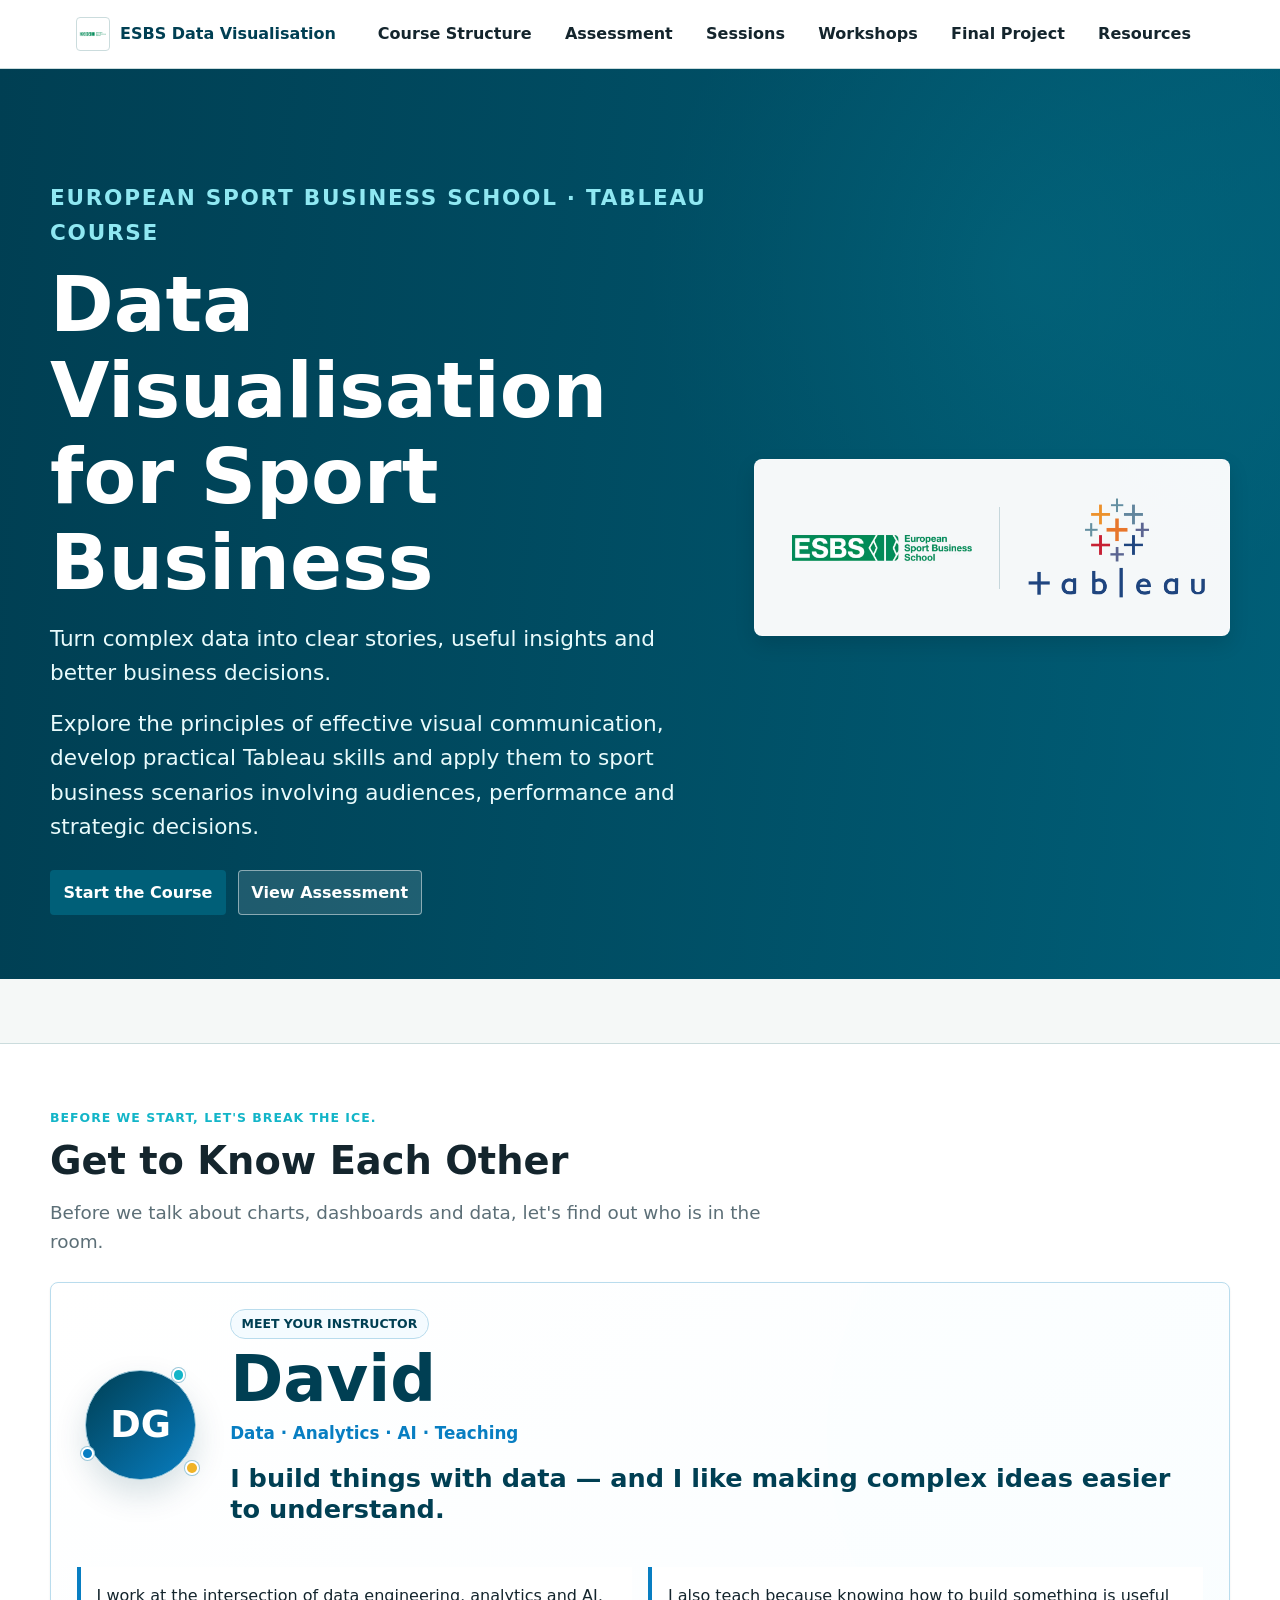
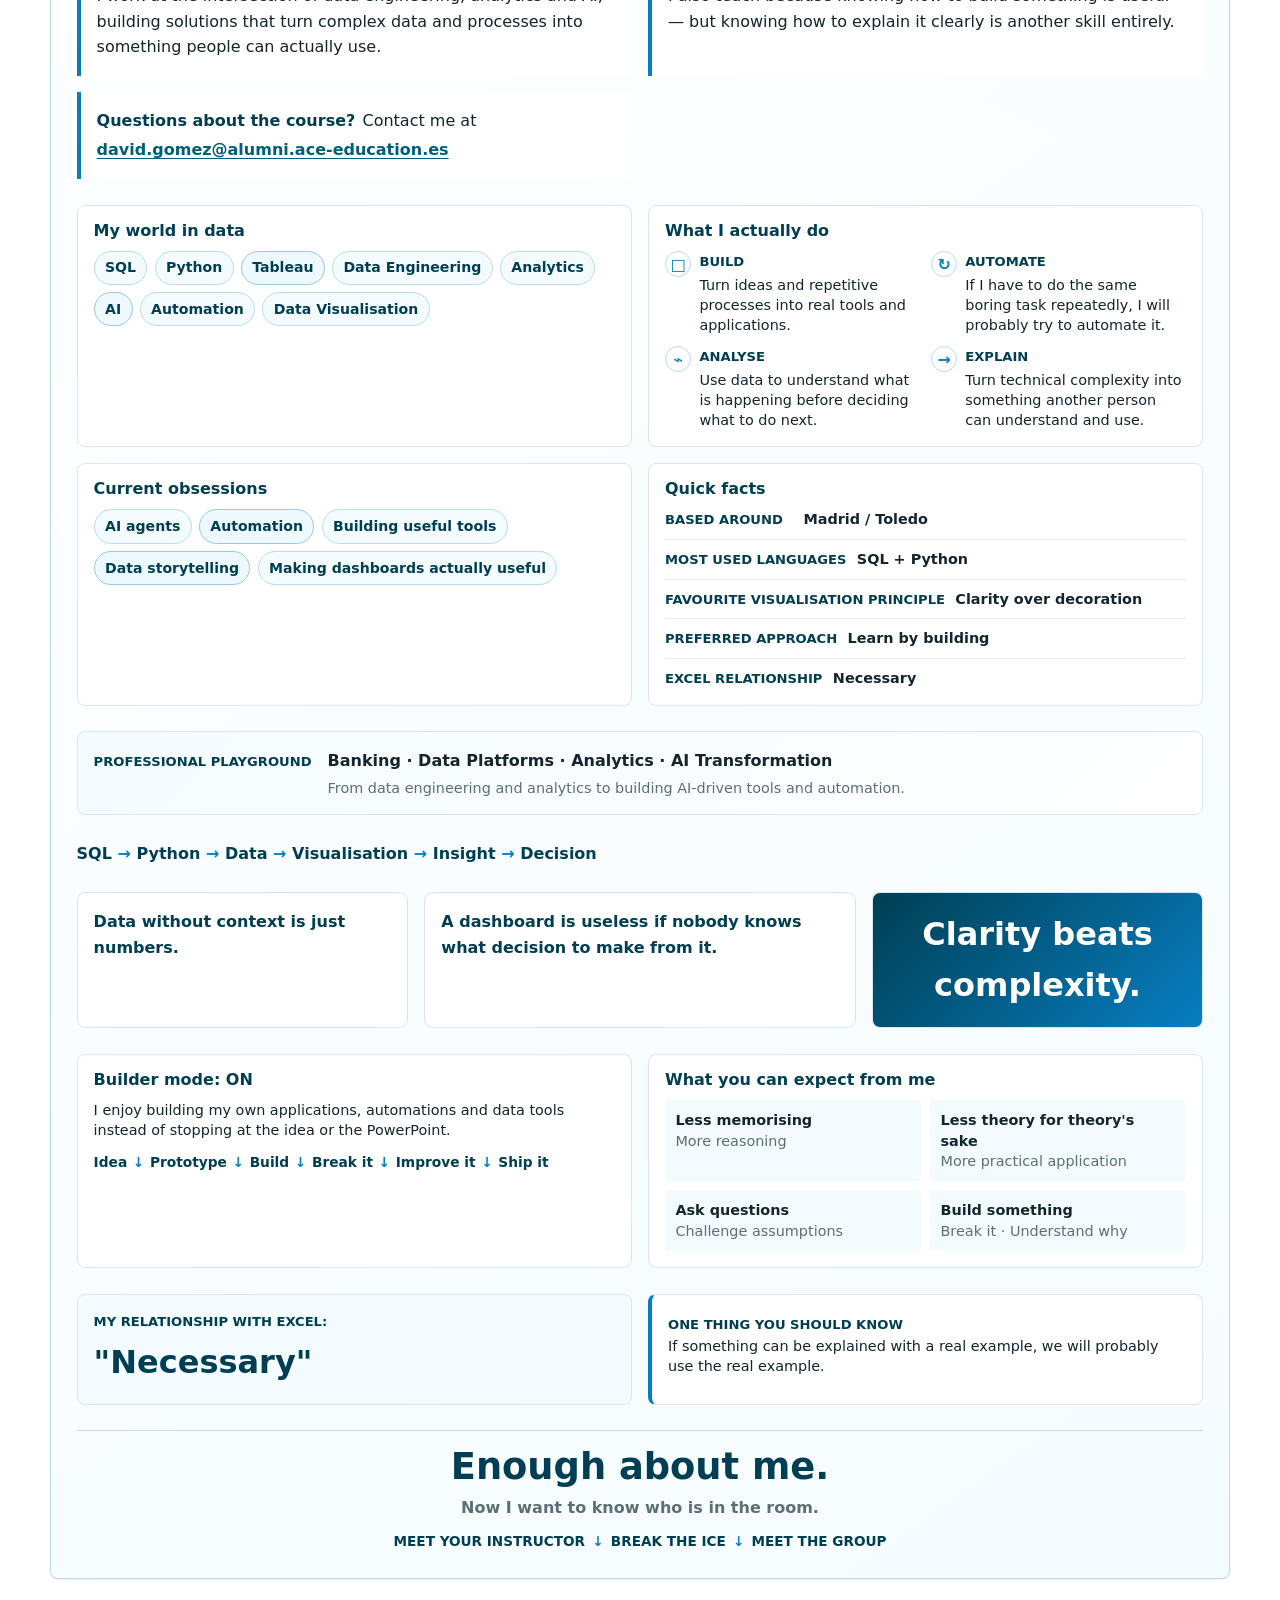
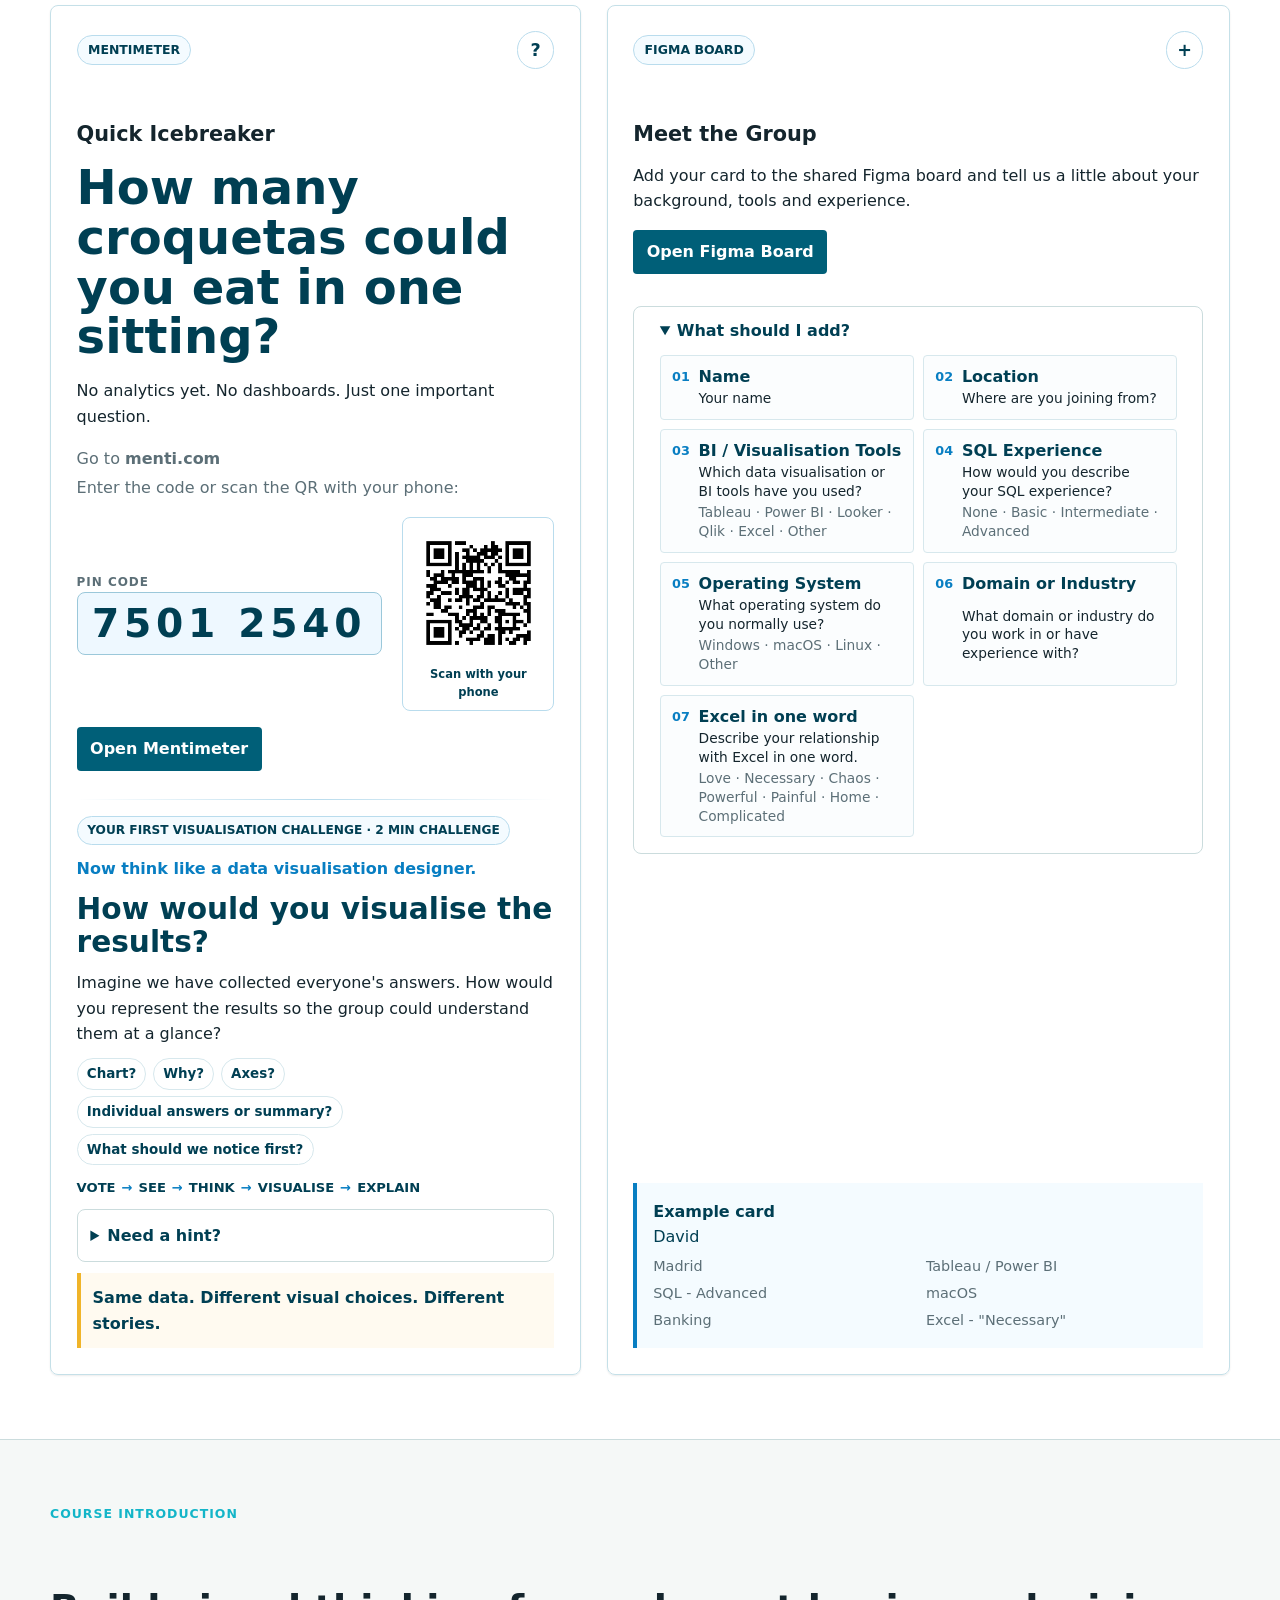
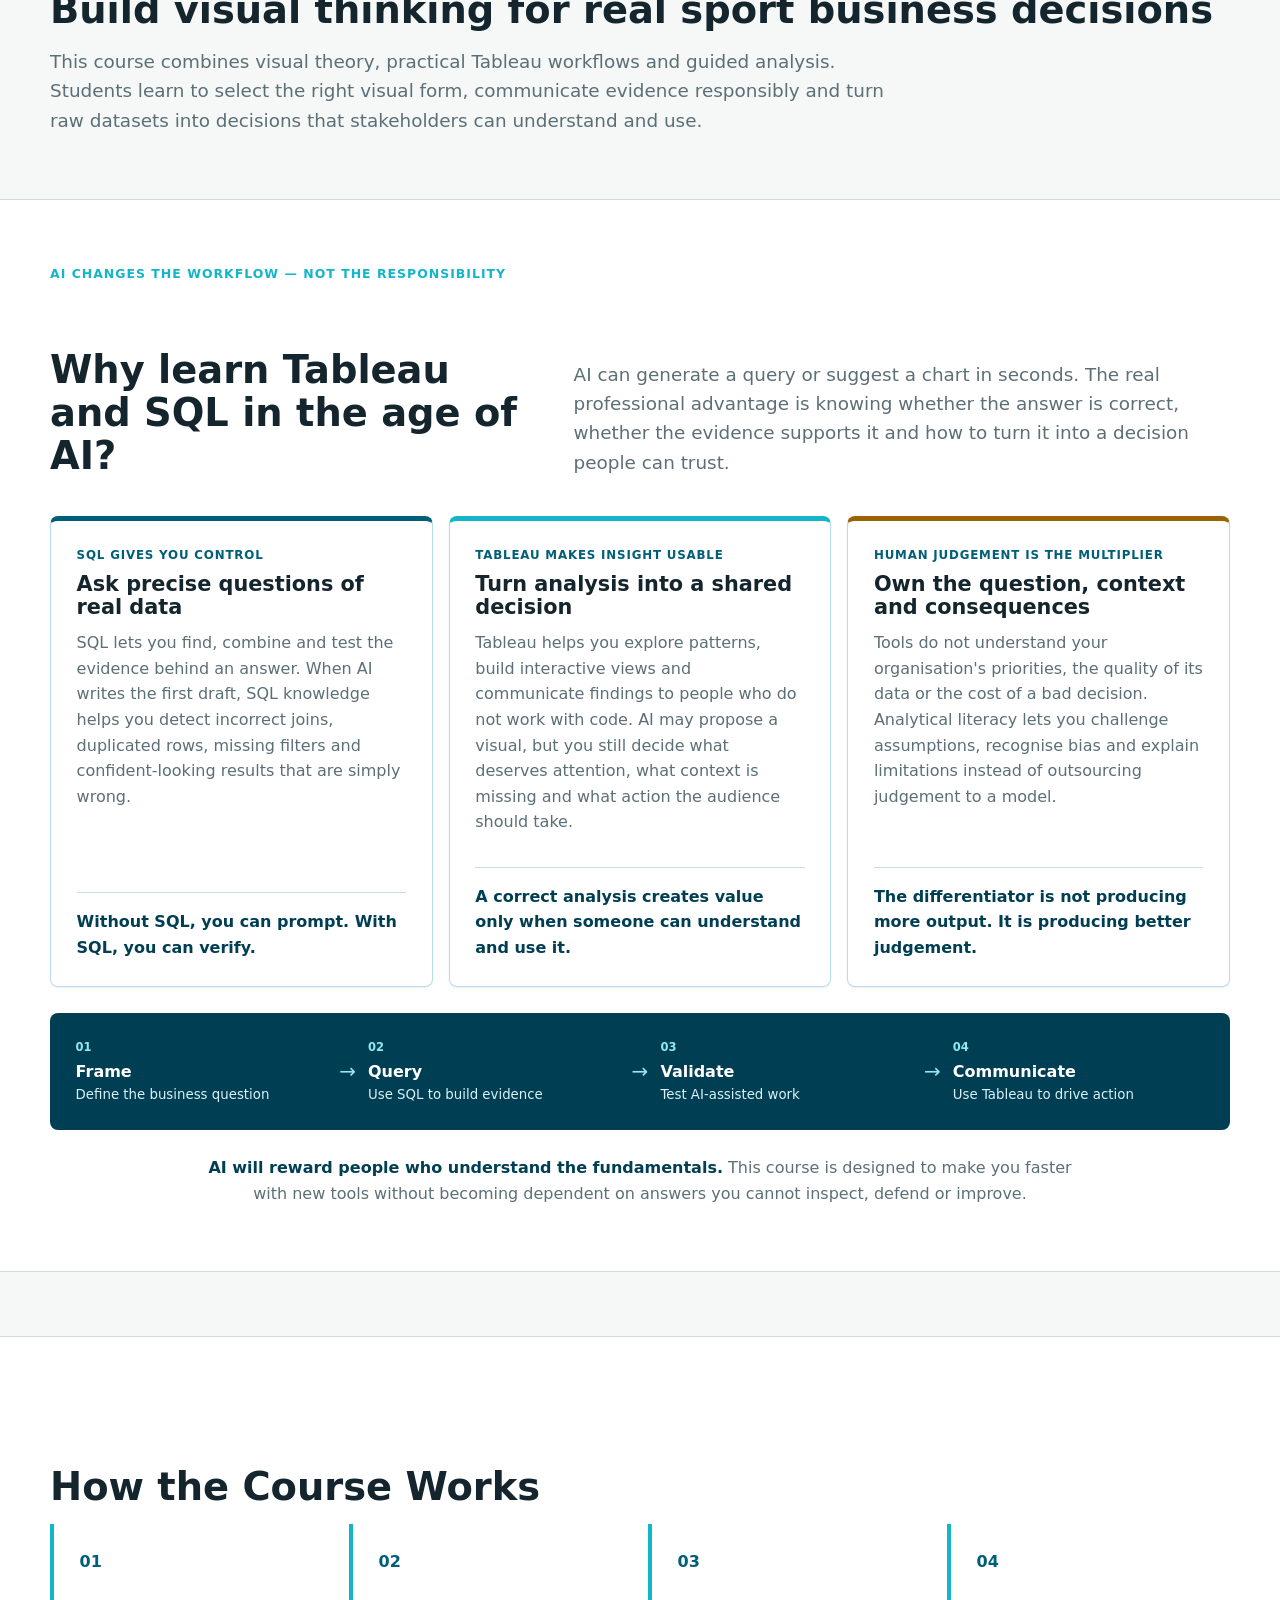
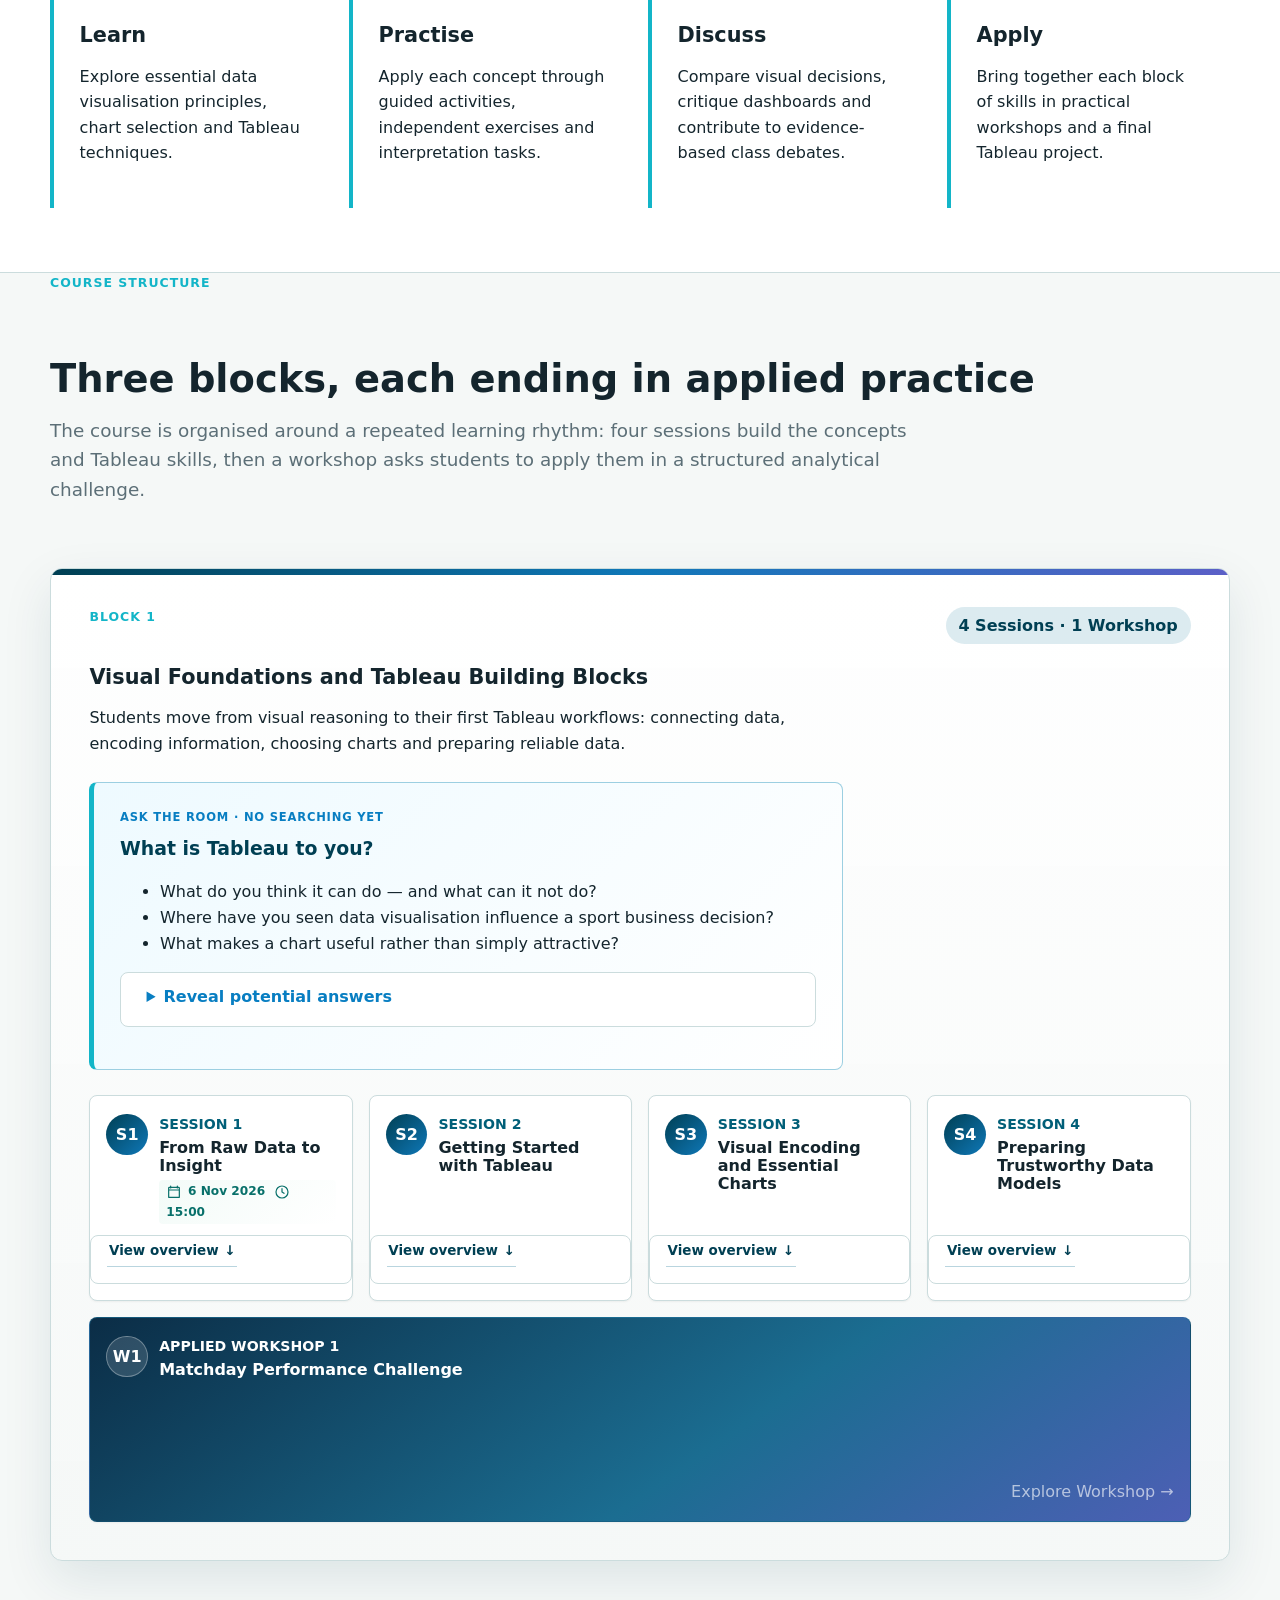
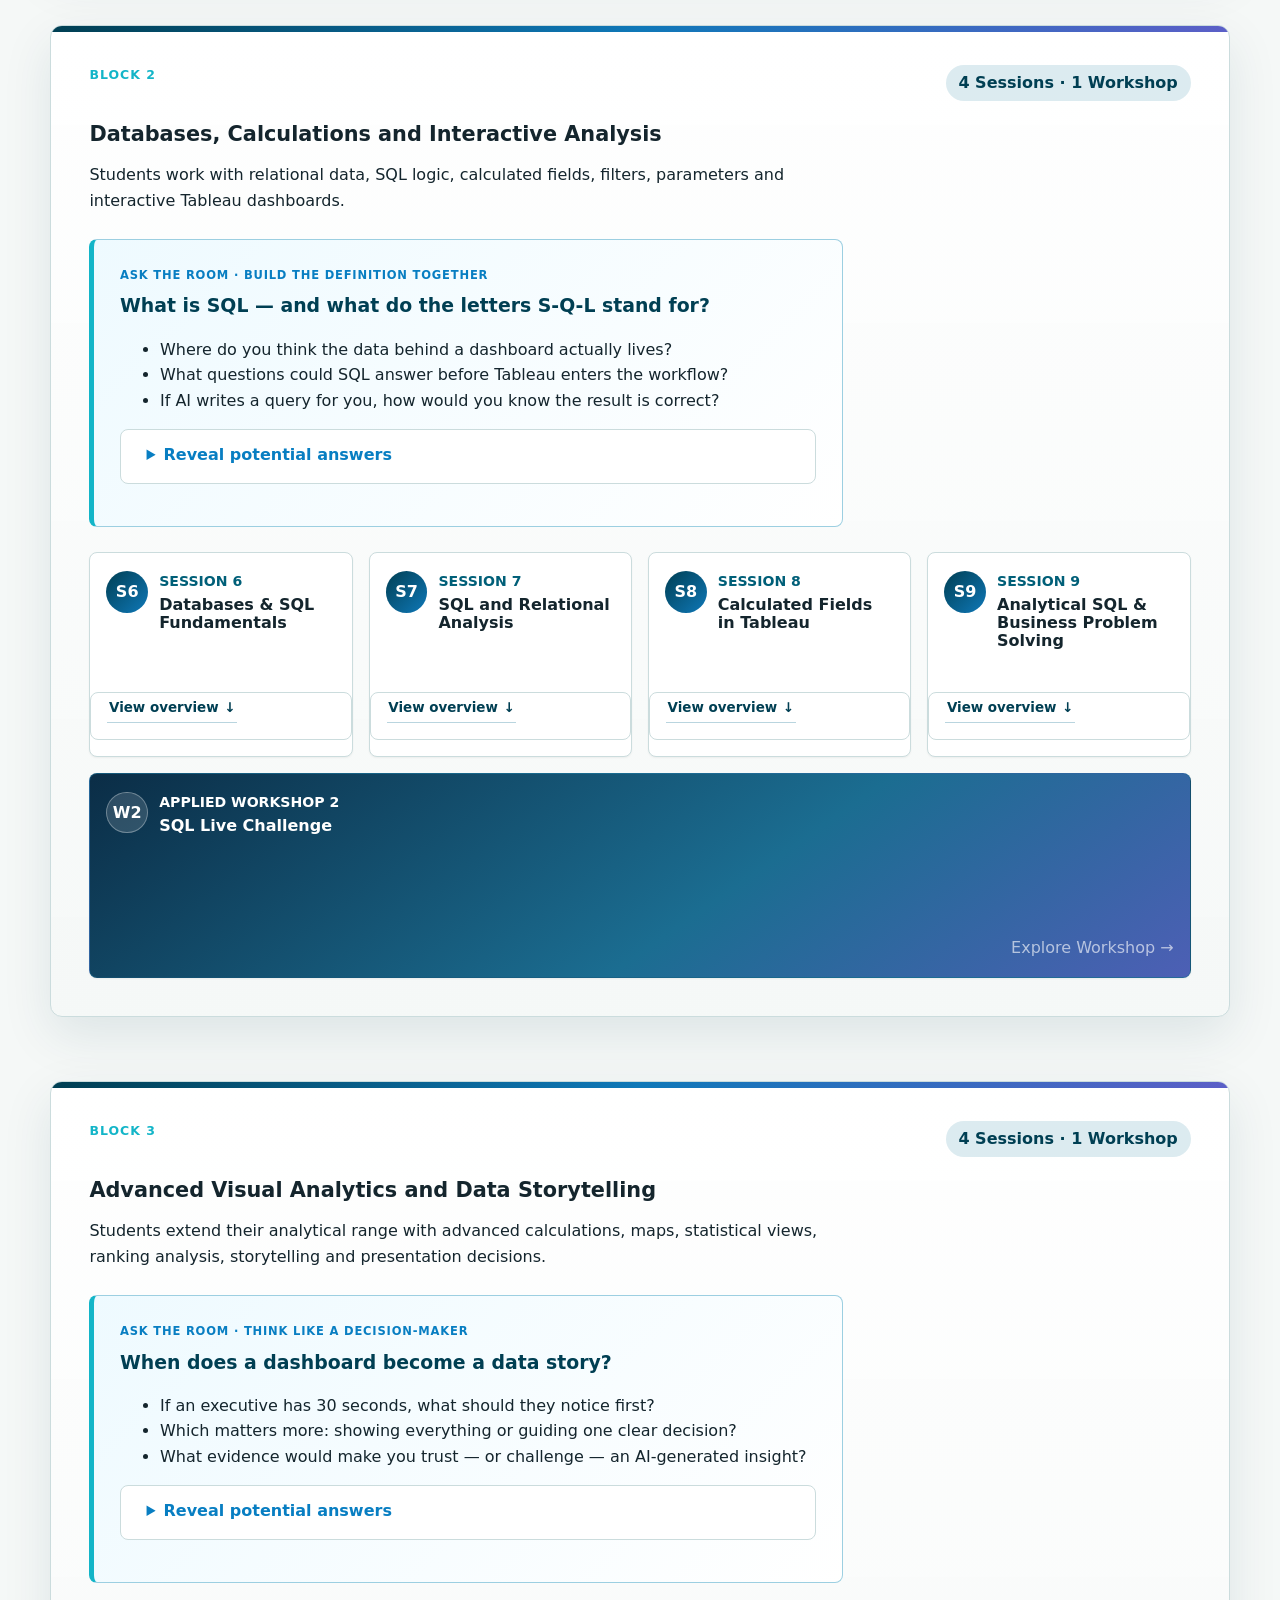
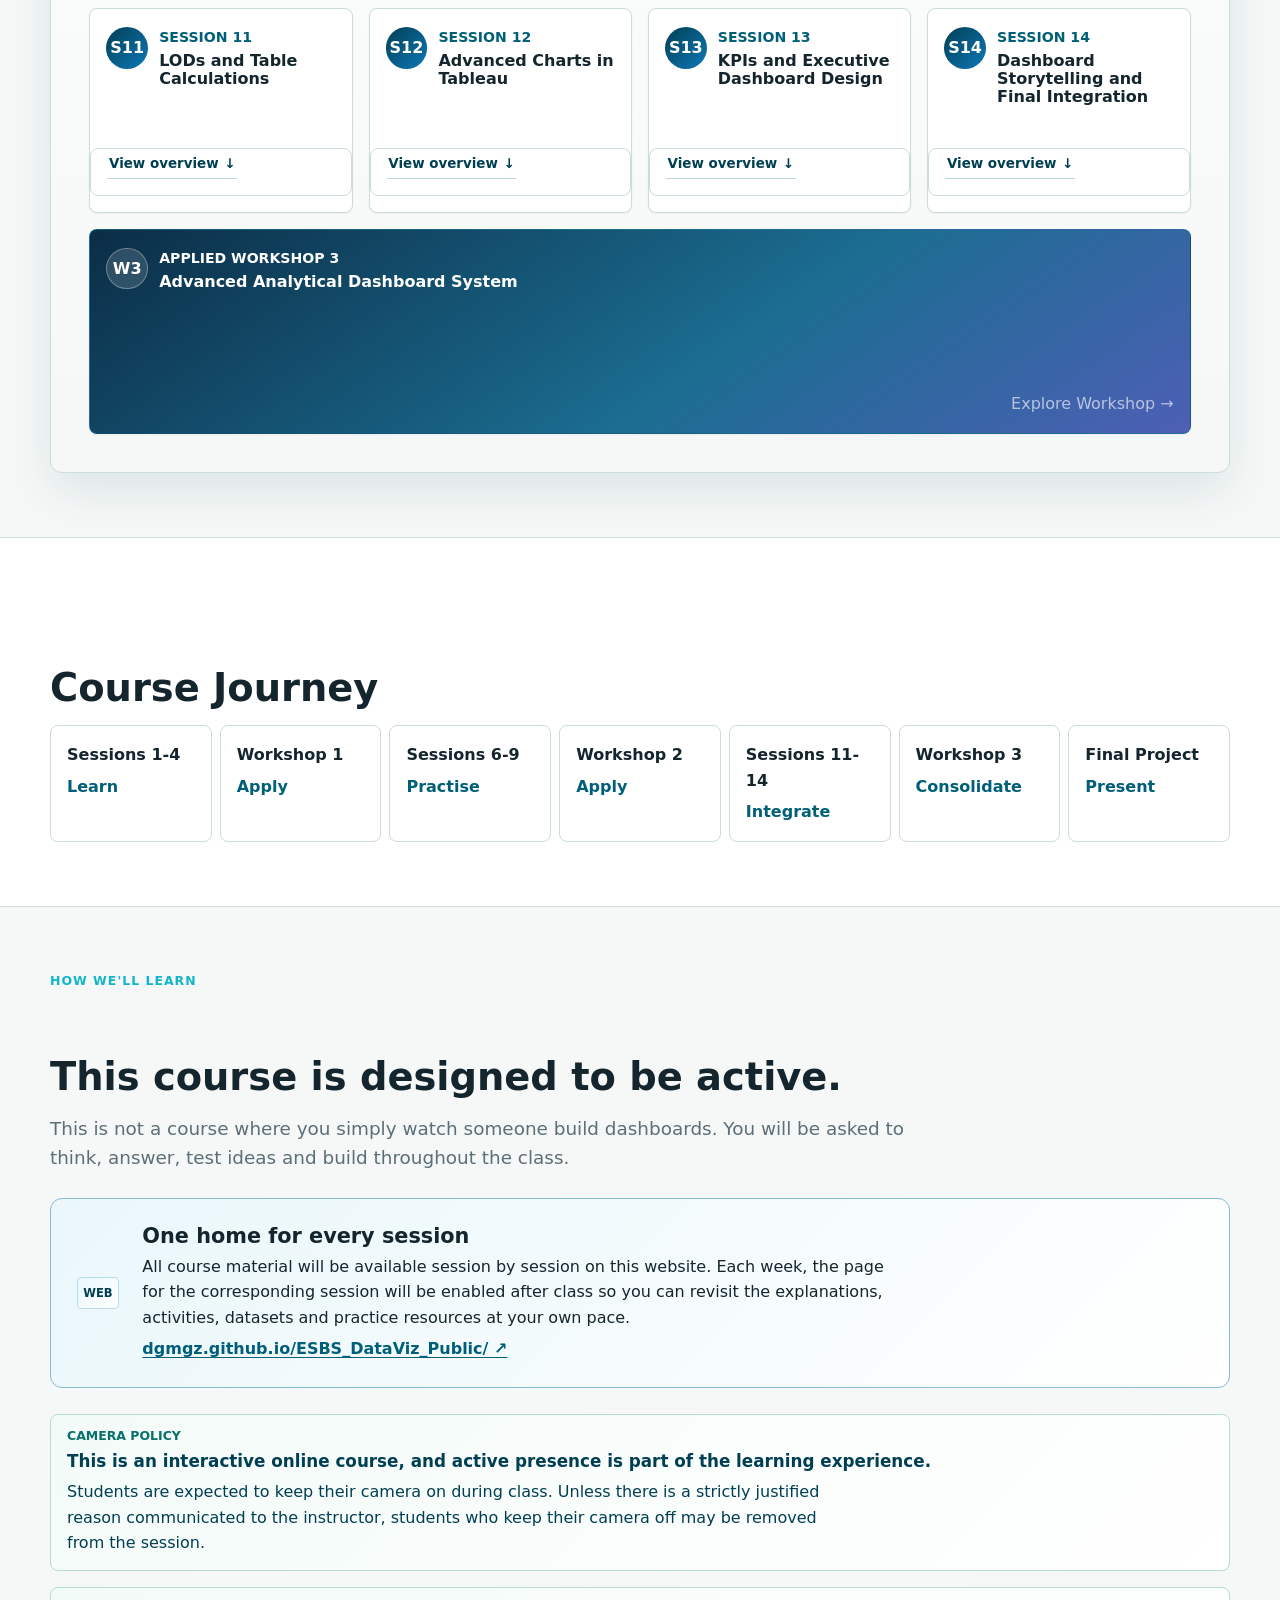
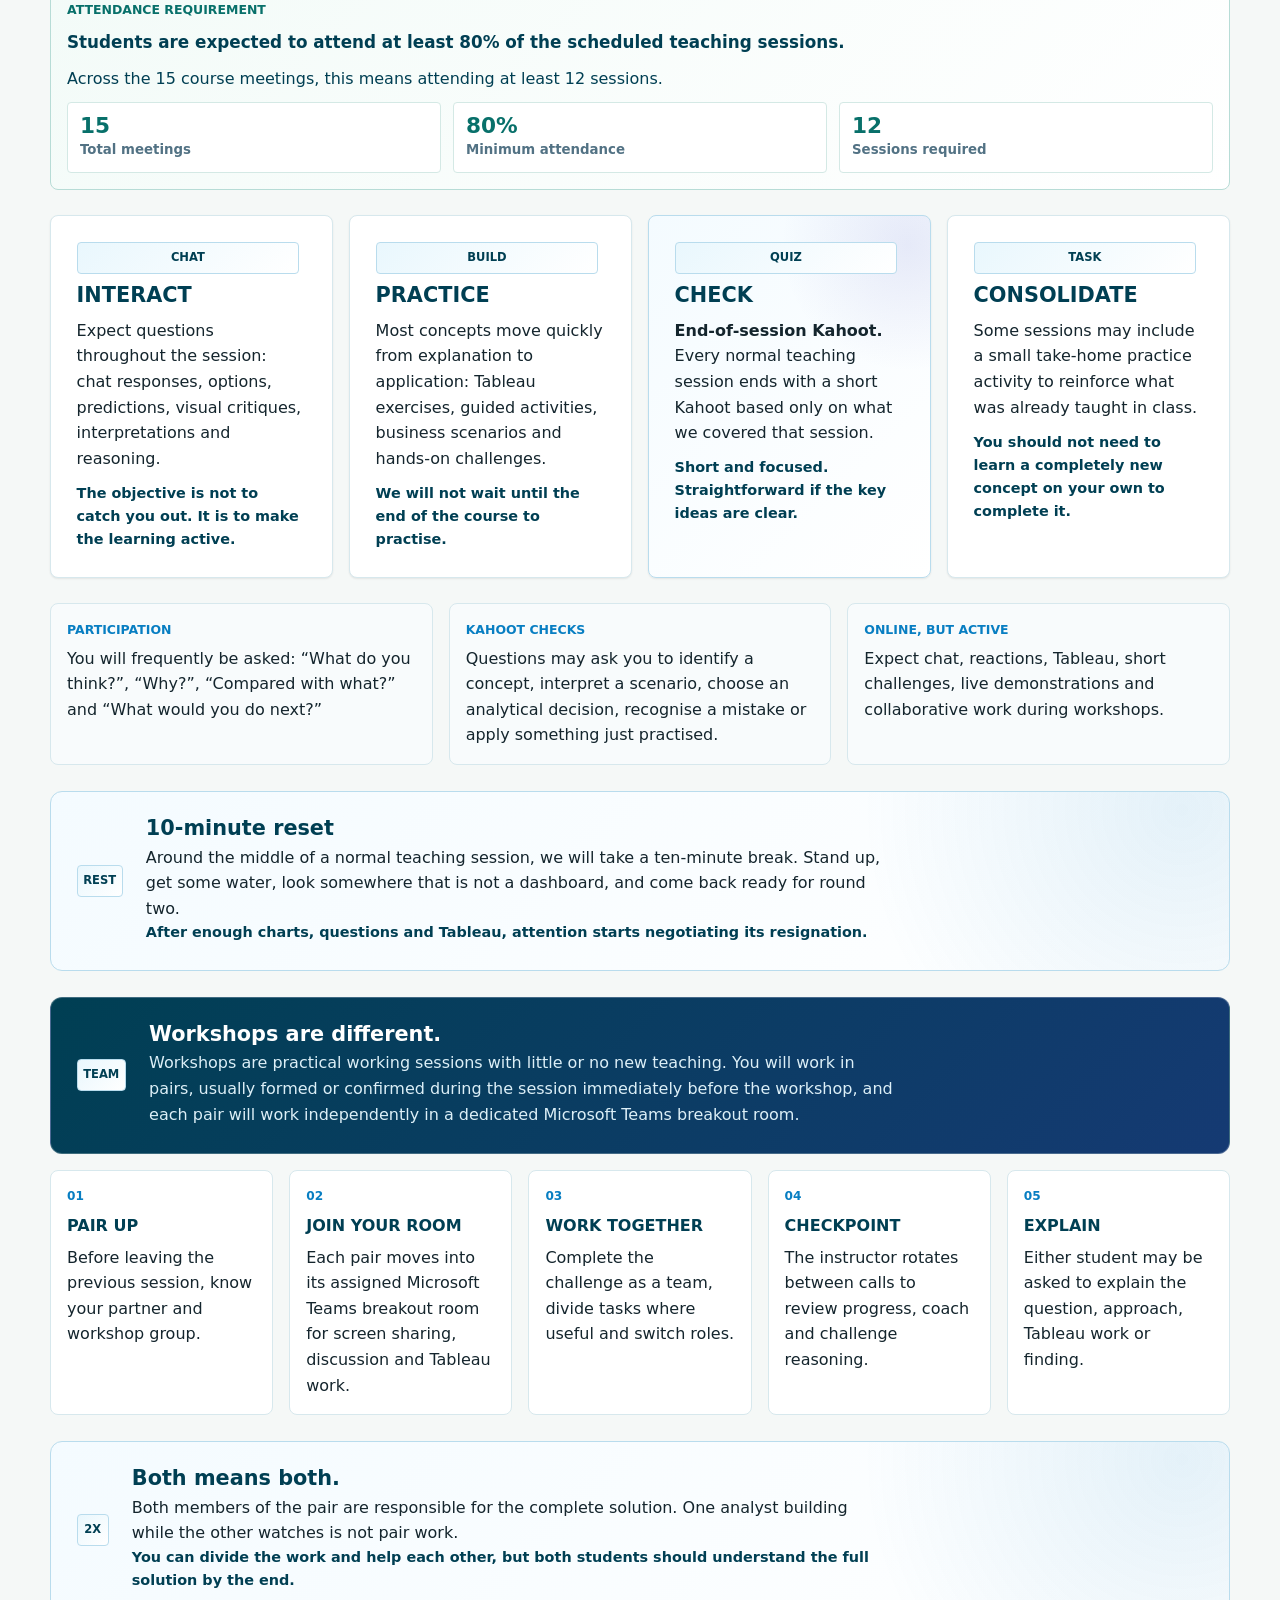
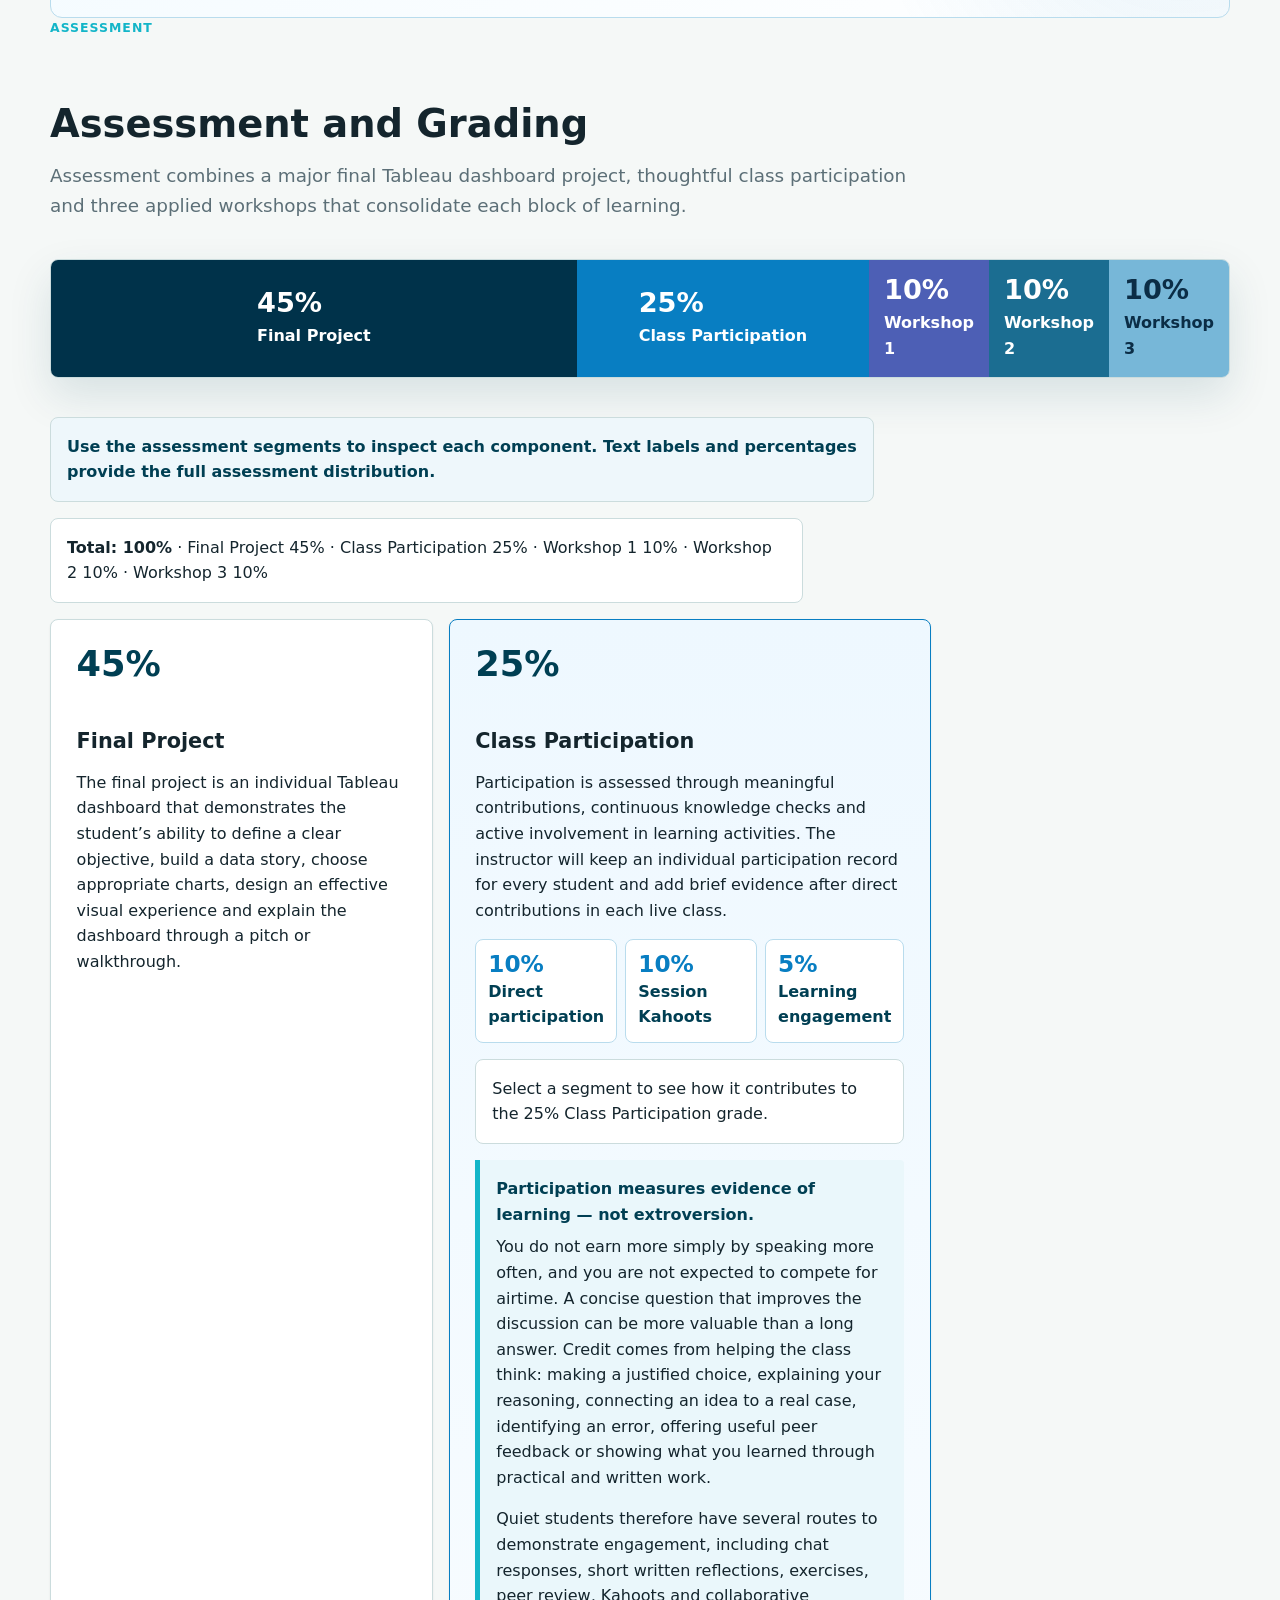
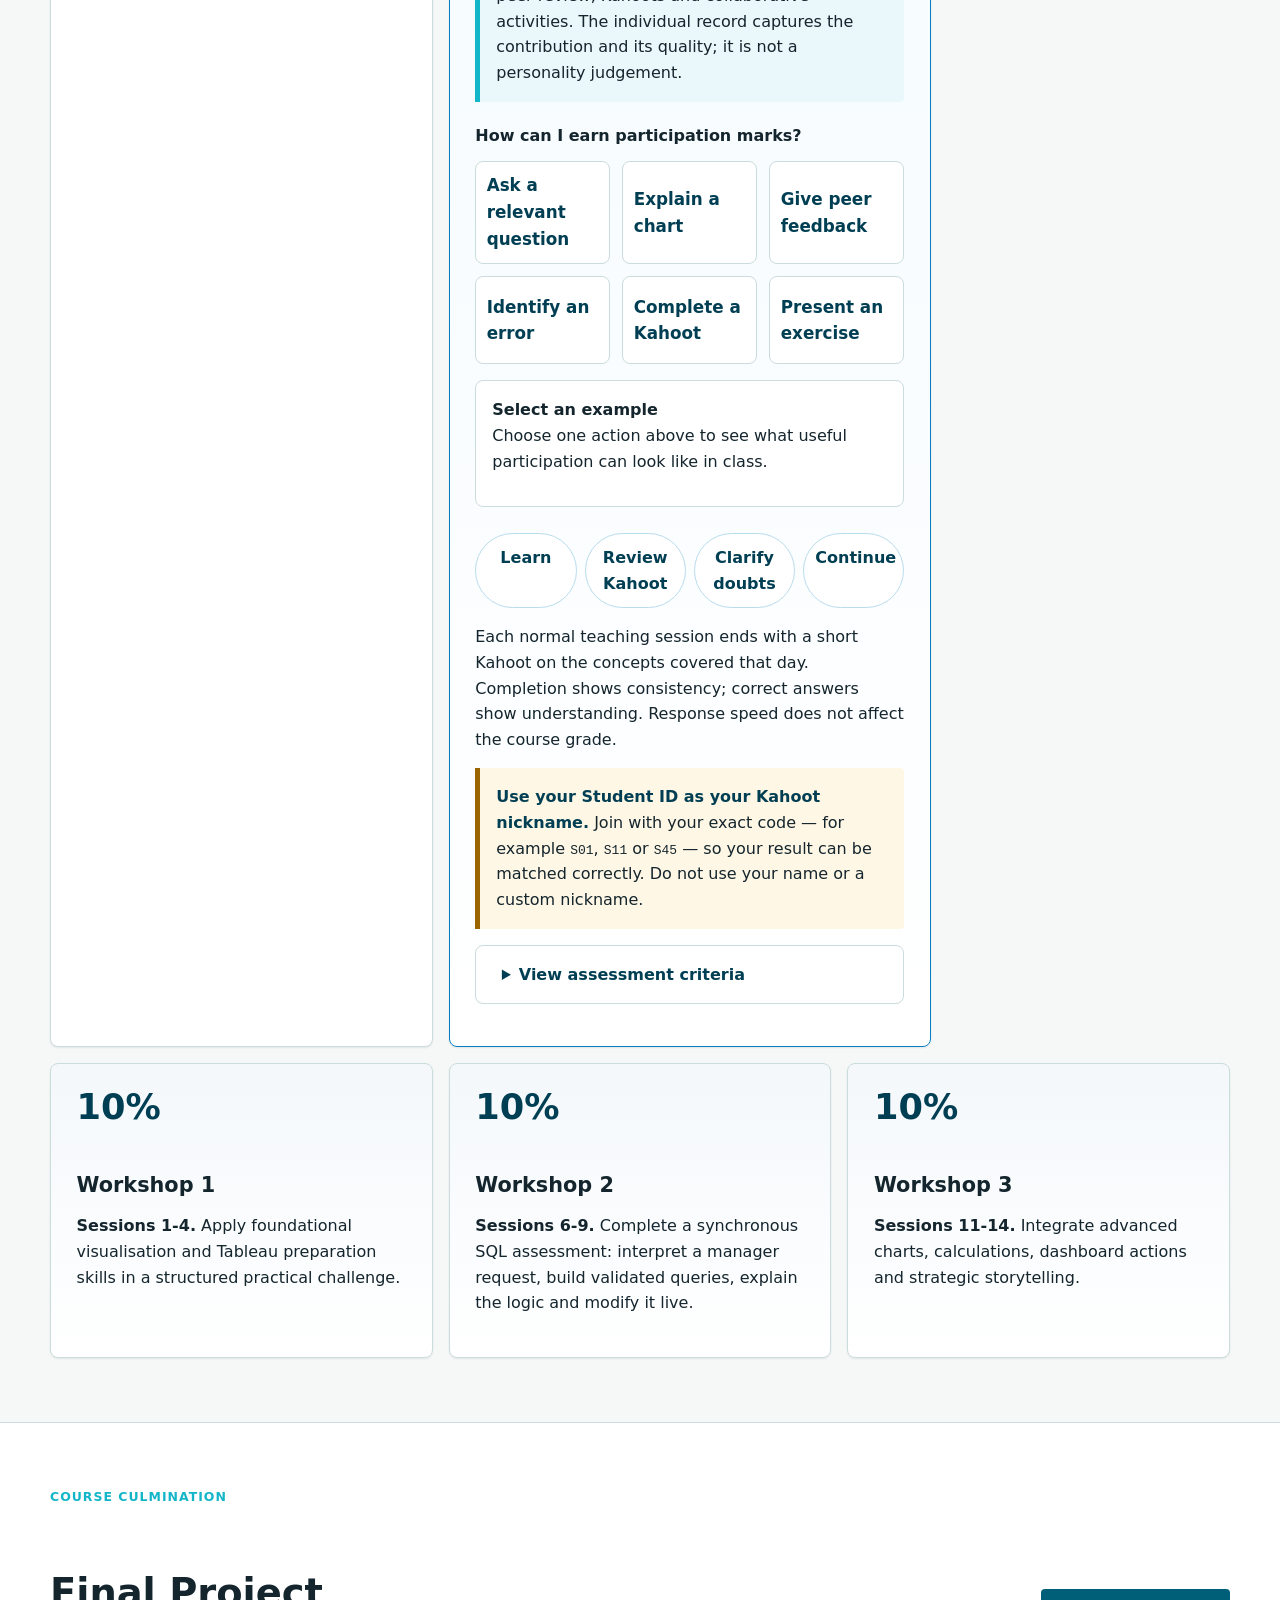
==== commit 55c403ce: "Publish sanitized student site from d4f8599d21dd8d9383b6e33006b6304ecb3694f6" ====
--- a/index.html
+++ b/index.html
@@ -20,7 +20,7 @@
           <button type="button" class="nav-menu-trigger" aria-expanded="false" aria-controls="sessions-menu">Sessions</button>
           <div class="nav-menu-panel" id="sessions-menu" hidden>
             <a href="sessions/session-01/index.html"><span>S01</span>From Raw Data to Insight</a>
-            <a href="sessions/session-02/index.html"><span>S02</span>Getting Started with Tableau</a>
+            <span class="publication-unavailable" aria-disabled="true" title="Coming soon"><span>S02</span>Getting Started with Tableau</span>
             <span class="publication-unavailable" aria-disabled="true" title="Coming soon"><span>S03</span>Visual Encoding and Essential Charts</span>
             <span class="publication-unavailable" aria-disabled="true" title="Coming soon"><span>S04</span>Preparing Trustworthy Data Models</span>
             <span class="publication-unavailable" aria-disabled="true" title="Coming soon"><span>S06</span>Databases &amp; SQL Fundamentals</span>
@@ -449,7 +449,7 @@
                   <ul><li>Tableau setup</li><li>CSV grain and data types</li><li>Dimensions and measures</li><li>Organise, build and publish</li></ul>
                 </div>
                 <p><strong>Learning outcome:</strong> prepare, organise and publish a first Tableau workbook using the course dataset.</p>
-                <a href="sessions/session-02/index.html">Explore Session</a>
+                <span class="publication-unavailable" aria-disabled="true" title="Coming soon">Explore Session</span>
               </div>
             </details>
           </article>
--- a/assets/css/styles.css
+++ b/assets/css/styles.css
@@ -5940,6 +5940,129 @@
   text-align: left;
 }
 
+.participation-overview-panel {
+  display: grid;
+  gap: var(--space-lg);
+}
+
+.participation-summary {
+  display: grid;
+  grid-template-columns: repeat(4, minmax(0, 1fr));
+  gap: var(--space-sm);
+}
+
+.participation-summary article {
+  display: grid;
+  gap: .45rem;
+  padding: var(--space-md);
+  border: 1px solid var(--color-border);
+  border-radius: var(--radius-md);
+  background: #fff;
+}
+
+.participation-summary span,
+.participation-summary small {
+  color: var(--color-text-muted);
+  font-size: .82rem;
+  font-weight: 800;
+}
+
+.participation-summary strong {
+  color: var(--color-primary-dark);
+  font-size: 1.6rem;
+}
+
+.participation-summary-track,
+.participation-stack {
+  overflow: hidden;
+  display: flex;
+  min-height: .75rem;
+  border-radius: 999px;
+  background: #e9f0f2;
+}
+
+.participation-summary-track i {
+  display: block;
+  background: var(--color-primary);
+}
+
+.participation-legend {
+  display: flex;
+  flex-wrap: wrap;
+  gap: var(--space-md);
+  color: var(--color-text-muted);
+  font-size: .85rem;
+  font-weight: 800;
+}
+
+.participation-legend span {
+  display: inline-flex;
+  align-items: center;
+  gap: .4rem;
+}
+
+.participation-legend i {
+  width: .8rem;
+  height: .8rem;
+  border-radius: .2rem;
+}
+
+.participation-bars {
+  display: grid;
+  gap: .6rem;
+}
+
+.participation-bar-row {
+  display: grid;
+  grid-template-columns: minmax(150px, 240px) minmax(220px, 1fr) 5.5rem;
+  gap: var(--space-sm);
+  align-items: center;
+}
+
+.participation-bar-row > strong {
+  overflow: hidden;
+  color: var(--color-primary-dark);
+  font-size: .9rem;
+  text-overflow: ellipsis;
+  white-space: nowrap;
+}
+
+.participation-bar-row > span {
+  color: var(--color-primary-dark);
+  font-size: .86rem;
+  font-weight: 900;
+  text-align: right;
+}
+
+.participation-stack {
+  min-height: 1.1rem;
+}
+
+.participation-stack i {
+  display: block;
+  min-width: 0;
+}
+
+.participation-stack .direct,
+.participation-legend .direct { background: #087ec2; }
+
+.participation-stack .kahoot,
+.participation-legend .kahoot { background: #f0a202; }
+
+.participation-stack .engagement,
+.participation-legend .engagement { background: #2f855a; }
+
+@media (max-width: 820px) {
+  .participation-summary { grid-template-columns: repeat(2, minmax(0, 1fr)); }
+  .participation-bar-row { grid-template-columns: minmax(110px, 1fr) 2fr 4.8rem; }
+}
+
+@media (max-width: 560px) {
+  .participation-summary { grid-template-columns: 1fr; }
+  .participation-bar-row { grid-template-columns: 1fr auto; }
+  .participation-stack { grid-column: 1 / -1; grid-row: 2; }
+}
+
 .kahoot-preview {
   margin-top: var(--space-md);
 }
@@ -10161,6 +10284,149 @@
 
 .gsb-task-card > div p {
   margin: .75rem 0 0;
+}
+
+.worksheet-solution-grid {
+  grid-template-columns: repeat(auto-fit, minmax(260px, 1fr));
+}
+
+.gsb-task-grid .gsb-task-card[open] {
+  grid-column: 1 / -1;
+}
+
+.gsb-task-card > div .visual-principle {
+  padding: .9rem 1rem;
+  border: 1px solid rgba(185, 230, 255, .35);
+  border-radius: var(--radius-sm);
+  background: rgba(0, 40, 54, .42);
+  font-size: .95rem;
+  font-weight: 500;
+  line-height: 1.55;
+  text-align: left;
+  overflow-wrap: normal;
+  word-break: normal;
+}
+
+.gsb-task-card > div .visual-principle strong {
+  color: #b9e6ff;
+  font-weight: 900;
+}
+
+.challenge-block {
+  margin-top: .85rem;
+  padding: 1rem;
+  border: 1px solid rgba(185, 230, 255, .35);
+  border-radius: var(--radius-sm);
+  background: rgba(0, 40, 54, .28);
+}
+
+.challenge-block > b {
+  display: block;
+  margin-bottom: .45rem;
+  color: #b9e6ff;
+  font-size: .78rem;
+  font-weight: 900;
+  letter-spacing: .06em;
+  text-transform: uppercase;
+}
+
+.challenge-block p:first-of-type,
+.challenge-block ol:first-of-type {
+  margin-top: 0;
+}
+
+.challenge-context {
+  border-left: 4px solid #56c5ff;
+}
+
+.challenge-questions {
+  border-left: 4px solid #ffd166;
+}
+
+.challenge-build {
+  border-left: 4px solid #63d6a2;
+}
+
+.challenge-reveal {
+  margin-top: .85rem;
+  border: 1px solid rgba(255, 209, 102, .65);
+  border-radius: var(--radius-sm);
+  background: rgba(255, 209, 102, .1);
+  overflow: hidden;
+}
+
+.challenge-reveal summary {
+  padding: .9rem 1rem;
+  color: #fff0bd;
+  cursor: pointer;
+  font-weight: 900;
+}
+
+.challenge-reveal > div {
+  padding: 0 1rem 1rem;
+}
+
+.challenge-reveal > div p {
+  margin: .7rem 0 0;
+}
+
+.challenge-follow-up {
+  margin-top: .85rem;
+  border: 1px solid rgba(99, 214, 162, .65);
+  border-radius: var(--radius-sm);
+  background: rgba(99, 214, 162, .1);
+  overflow: hidden;
+}
+
+.challenge-follow-up summary {
+  padding: .9rem 1rem;
+  color: #c8f8e2;
+  cursor: pointer;
+  font-weight: 900;
+}
+
+.challenge-follow-up > div {
+  padding: 0 1rem 1rem;
+}
+
+.trend-stat-explainer {
+  display: grid;
+  grid-template-columns: repeat(auto-fit, minmax(260px, 1fr));
+  gap: .75rem;
+  margin-top: 1rem;
+}
+
+.trend-stat-explainer article {
+  padding: .9rem;
+  border: 1px solid rgba(200, 248, 226, .35);
+  border-radius: var(--radius-sm);
+  background: rgba(0, 40, 54, .3);
+}
+
+.trend-stat-explainer article > strong {
+  color: #c8f8e2;
+}
+
+.quick-answer-reveal {
+  margin-top: var(--space-md);
+  padding: 0;
+  border: 1px solid #b9dced;
+  border-radius: var(--radius-md);
+  background: #f4fbff;
+  overflow: hidden;
+}
+
+.quick-answer-reveal summary {
+  padding: .9rem 1rem;
+  color: var(--color-primary-dark);
+  cursor: pointer;
+  font-weight: 850;
+}
+
+.quick-answer-reveal p {
+  margin: 0;
+  padding: 0 1rem 1rem;
+  color: var(--color-text);
 }
 
 .source-map-zone {
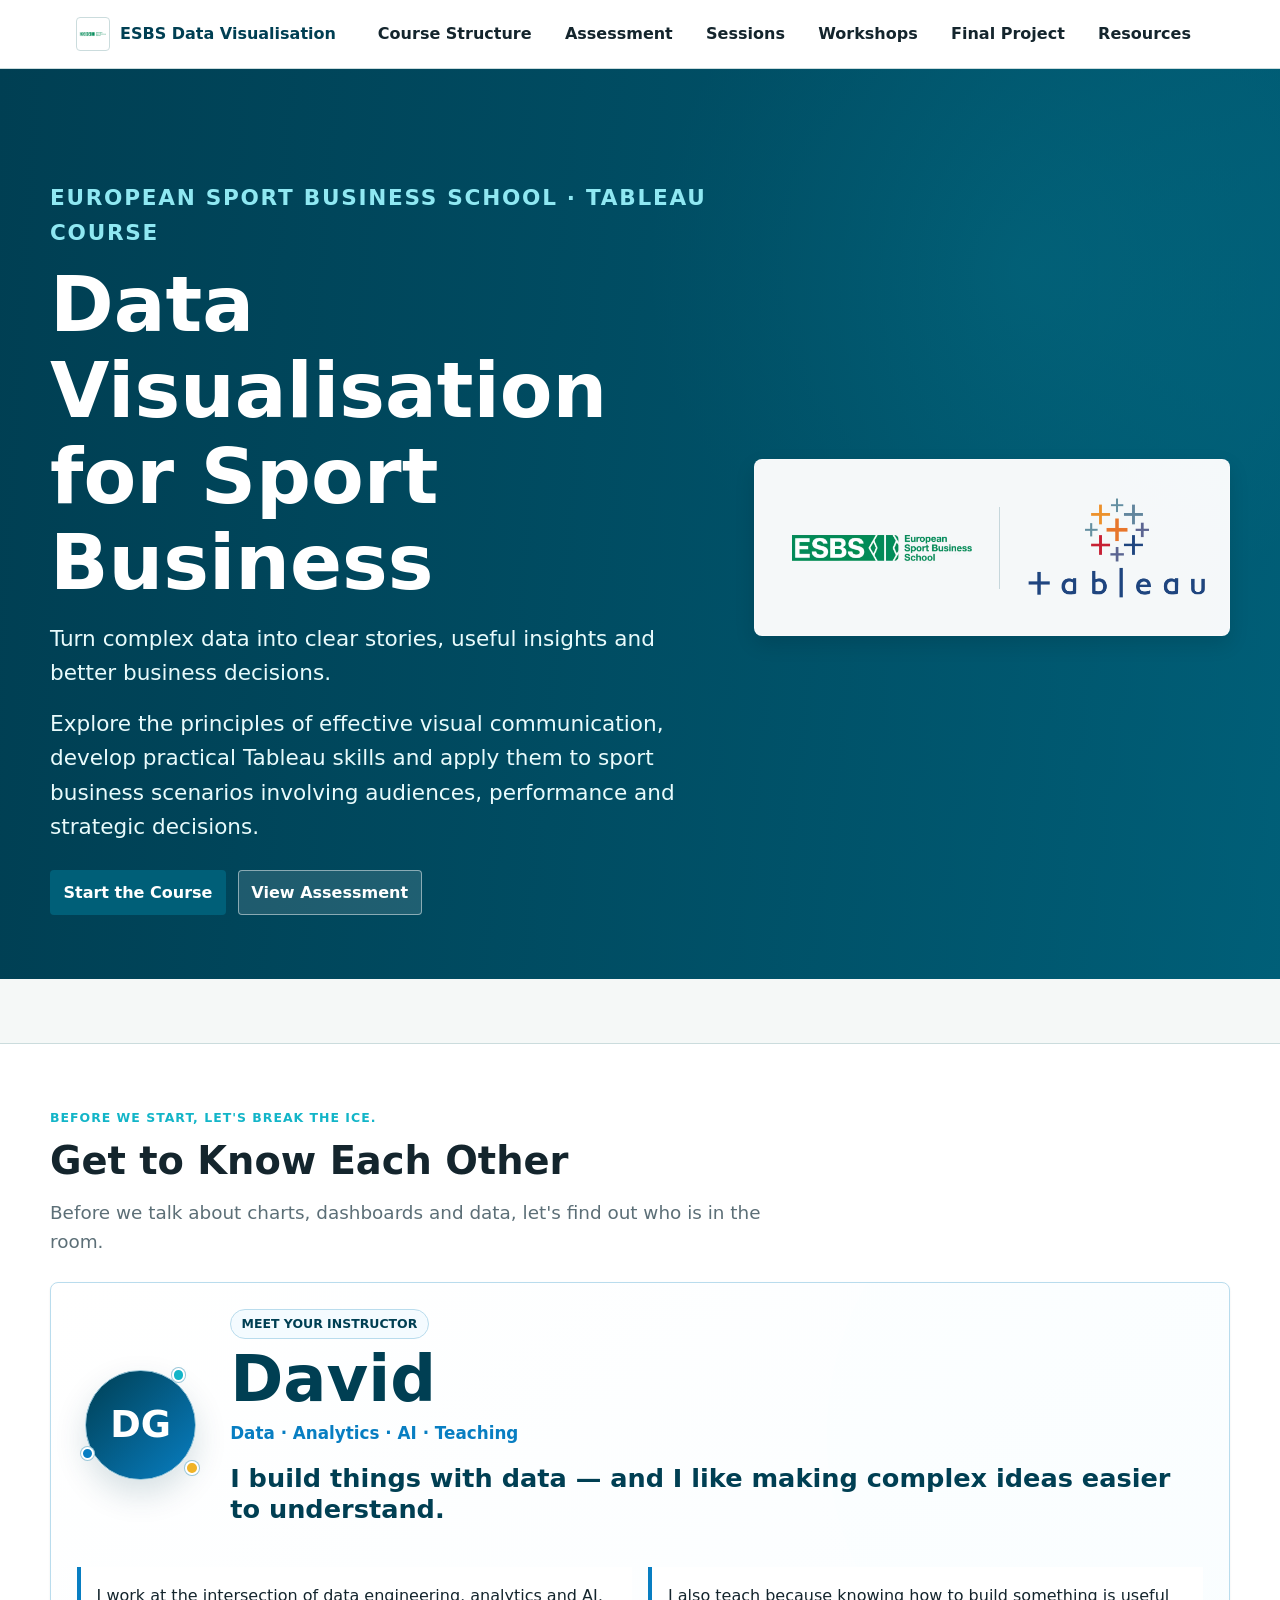
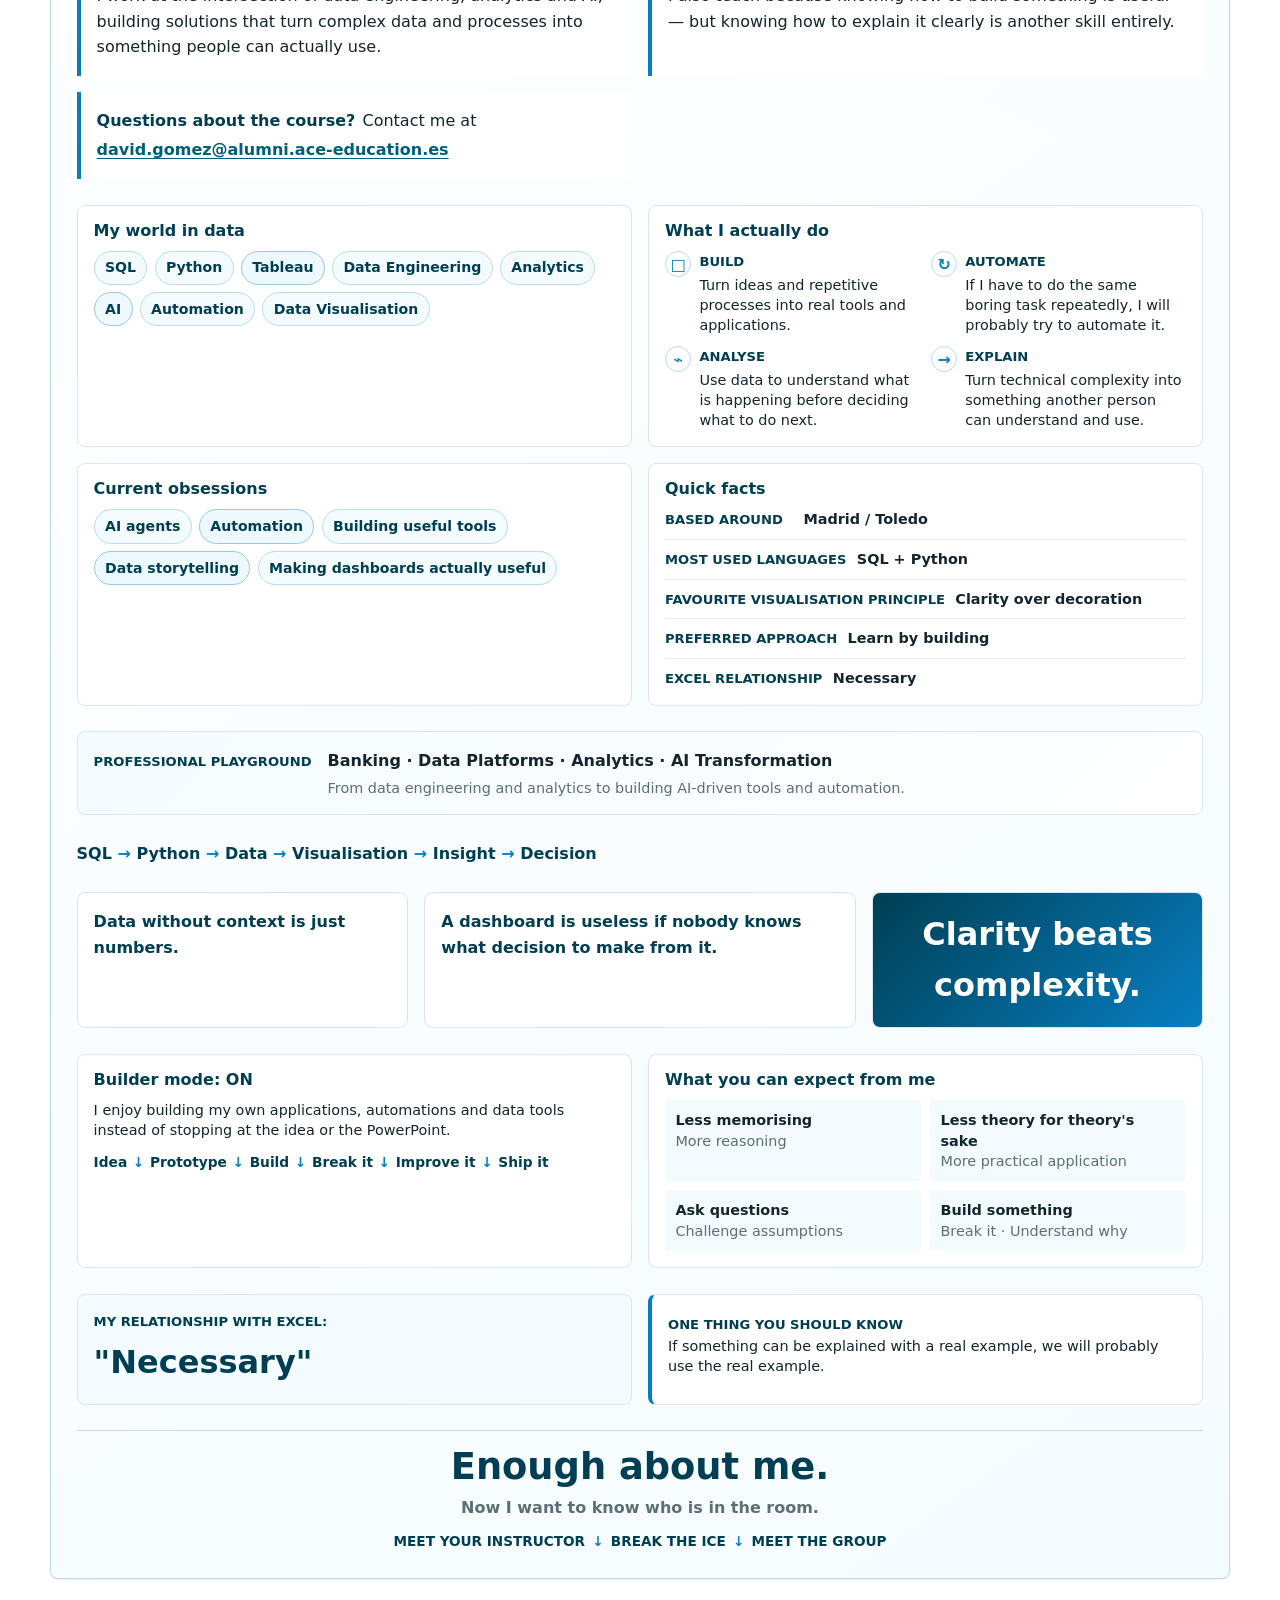
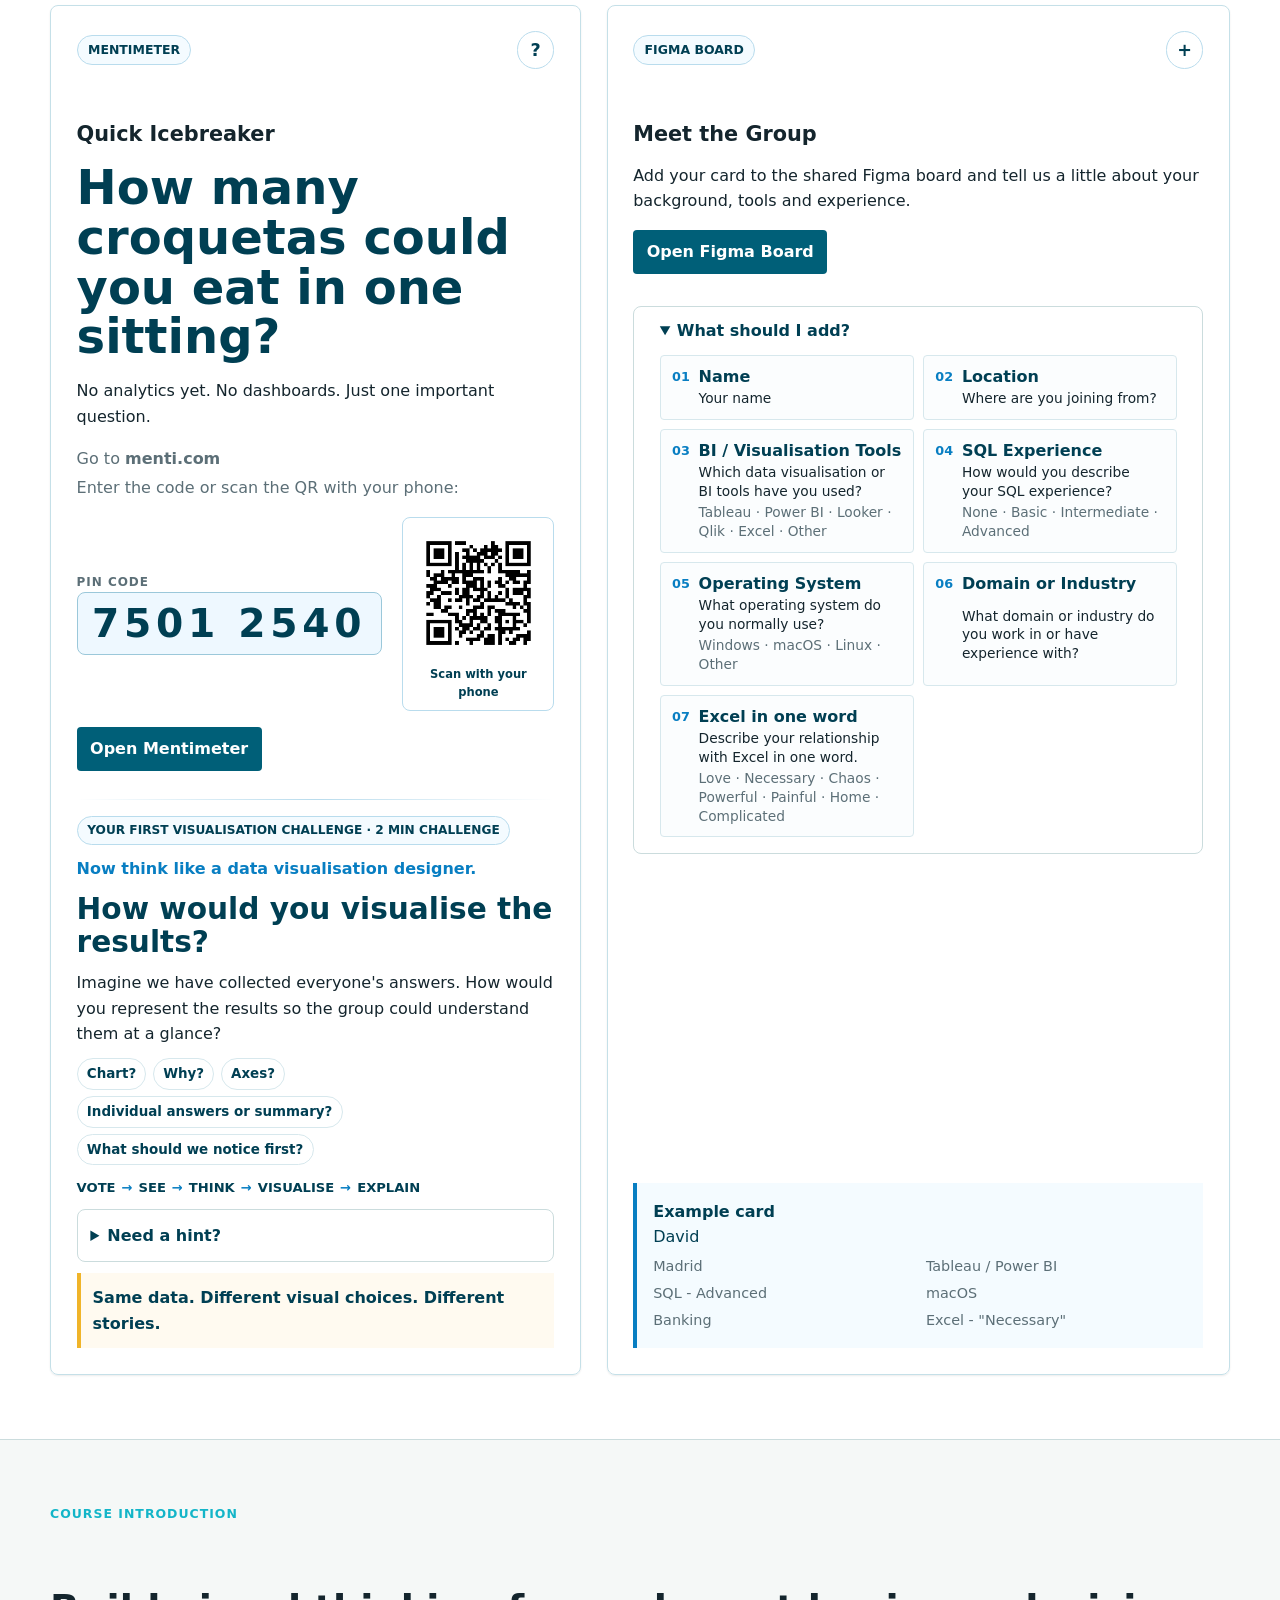
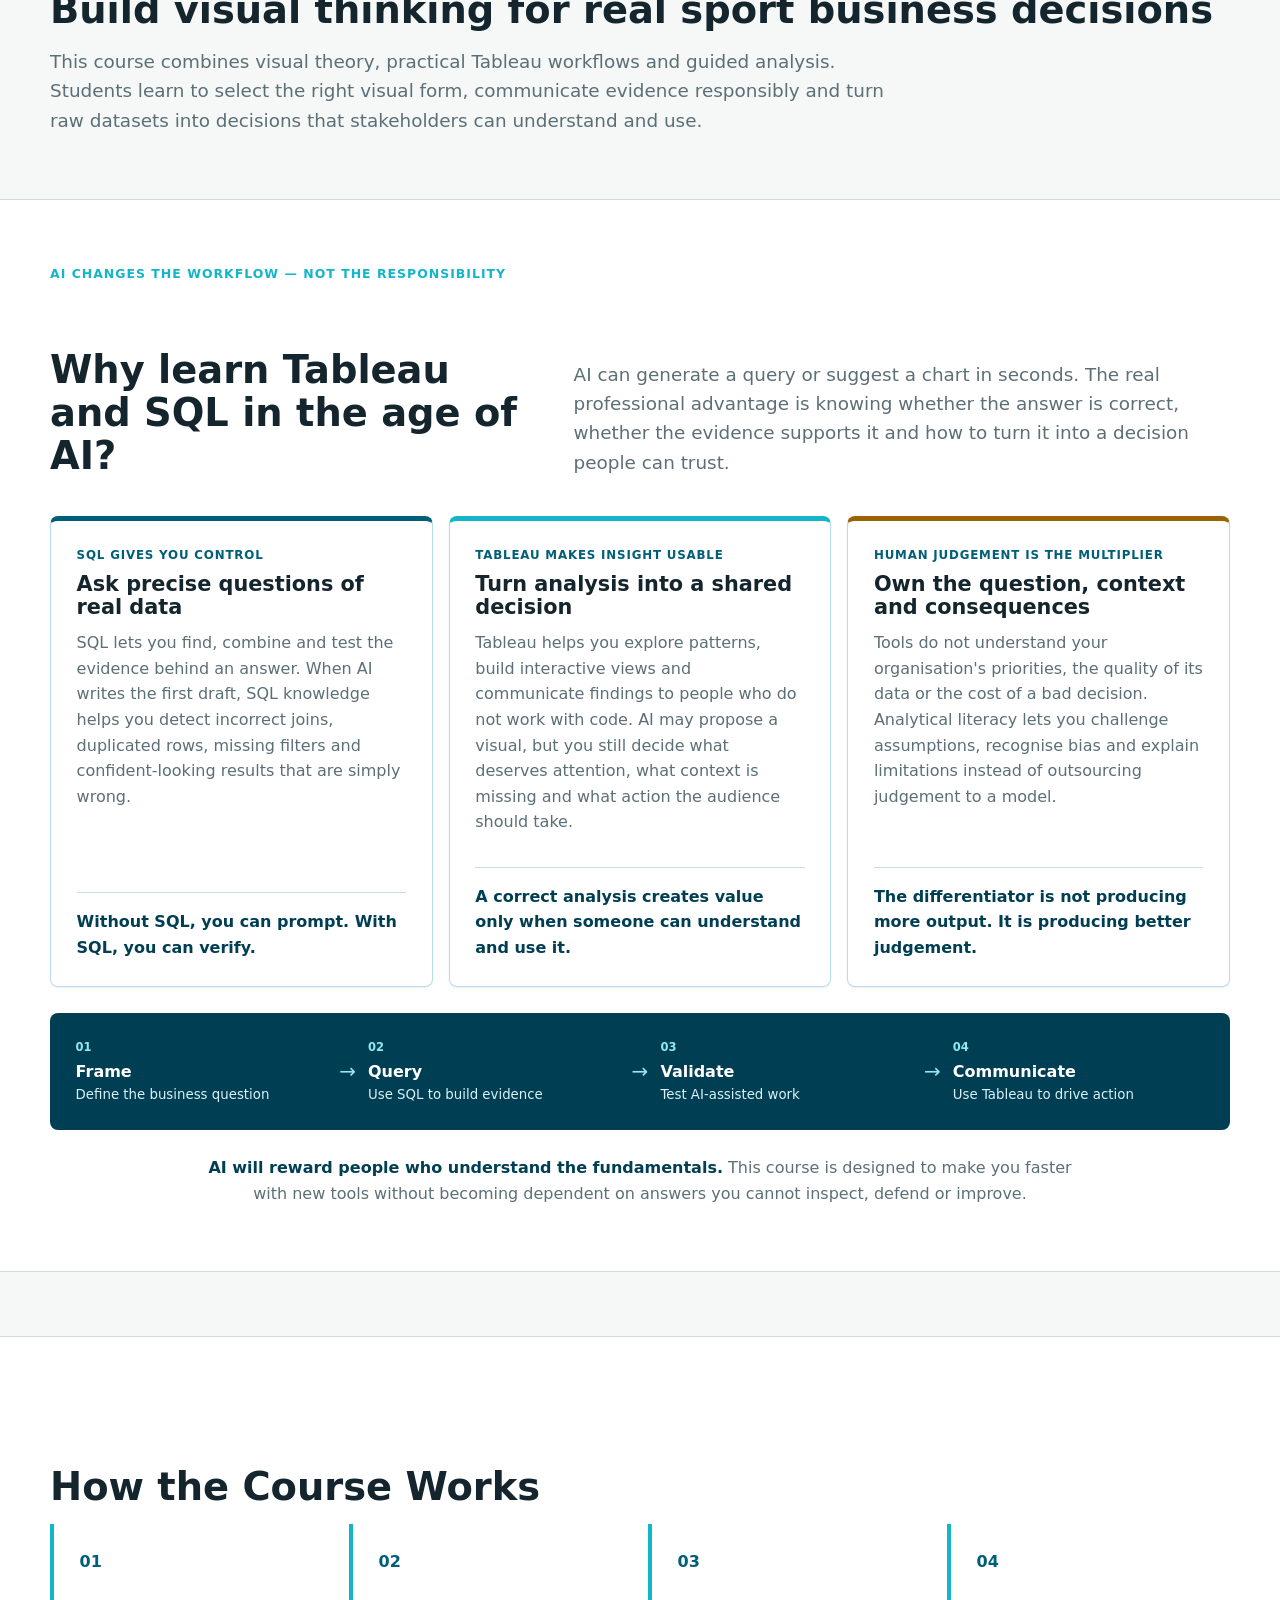
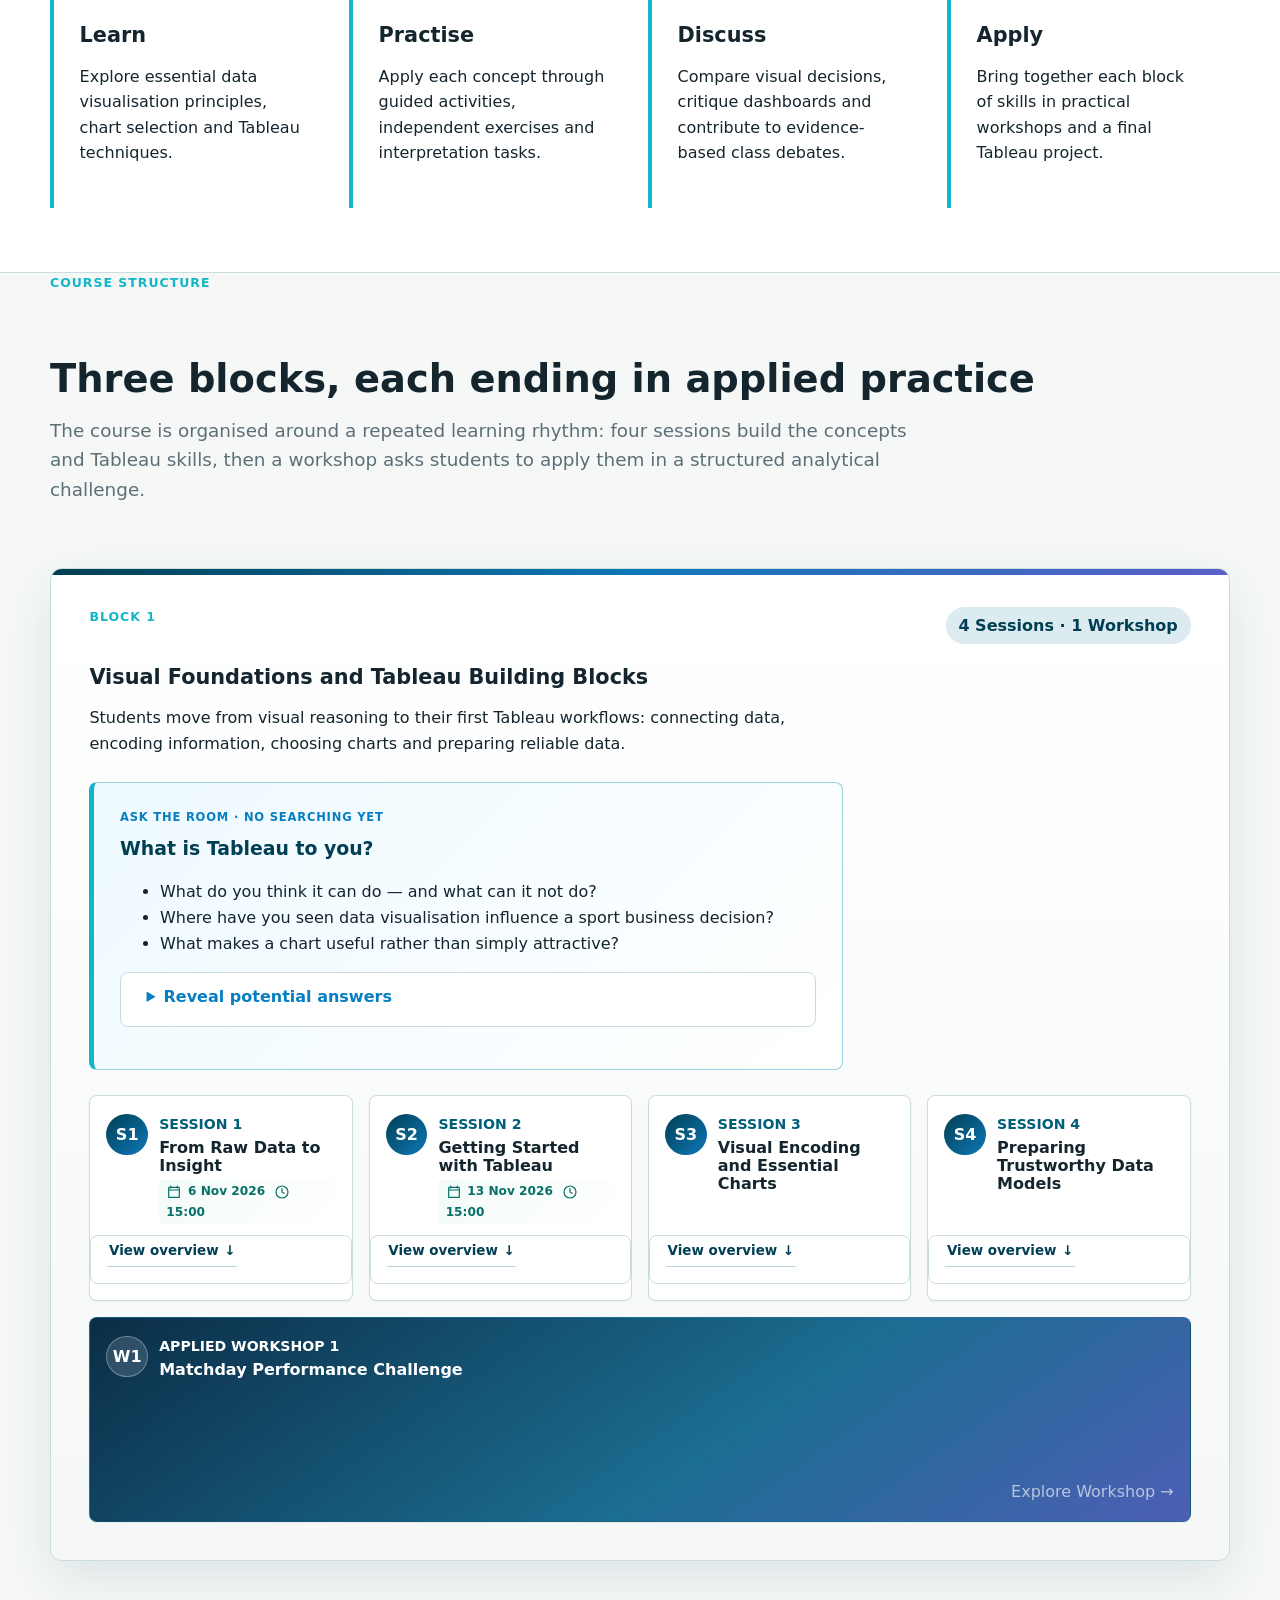
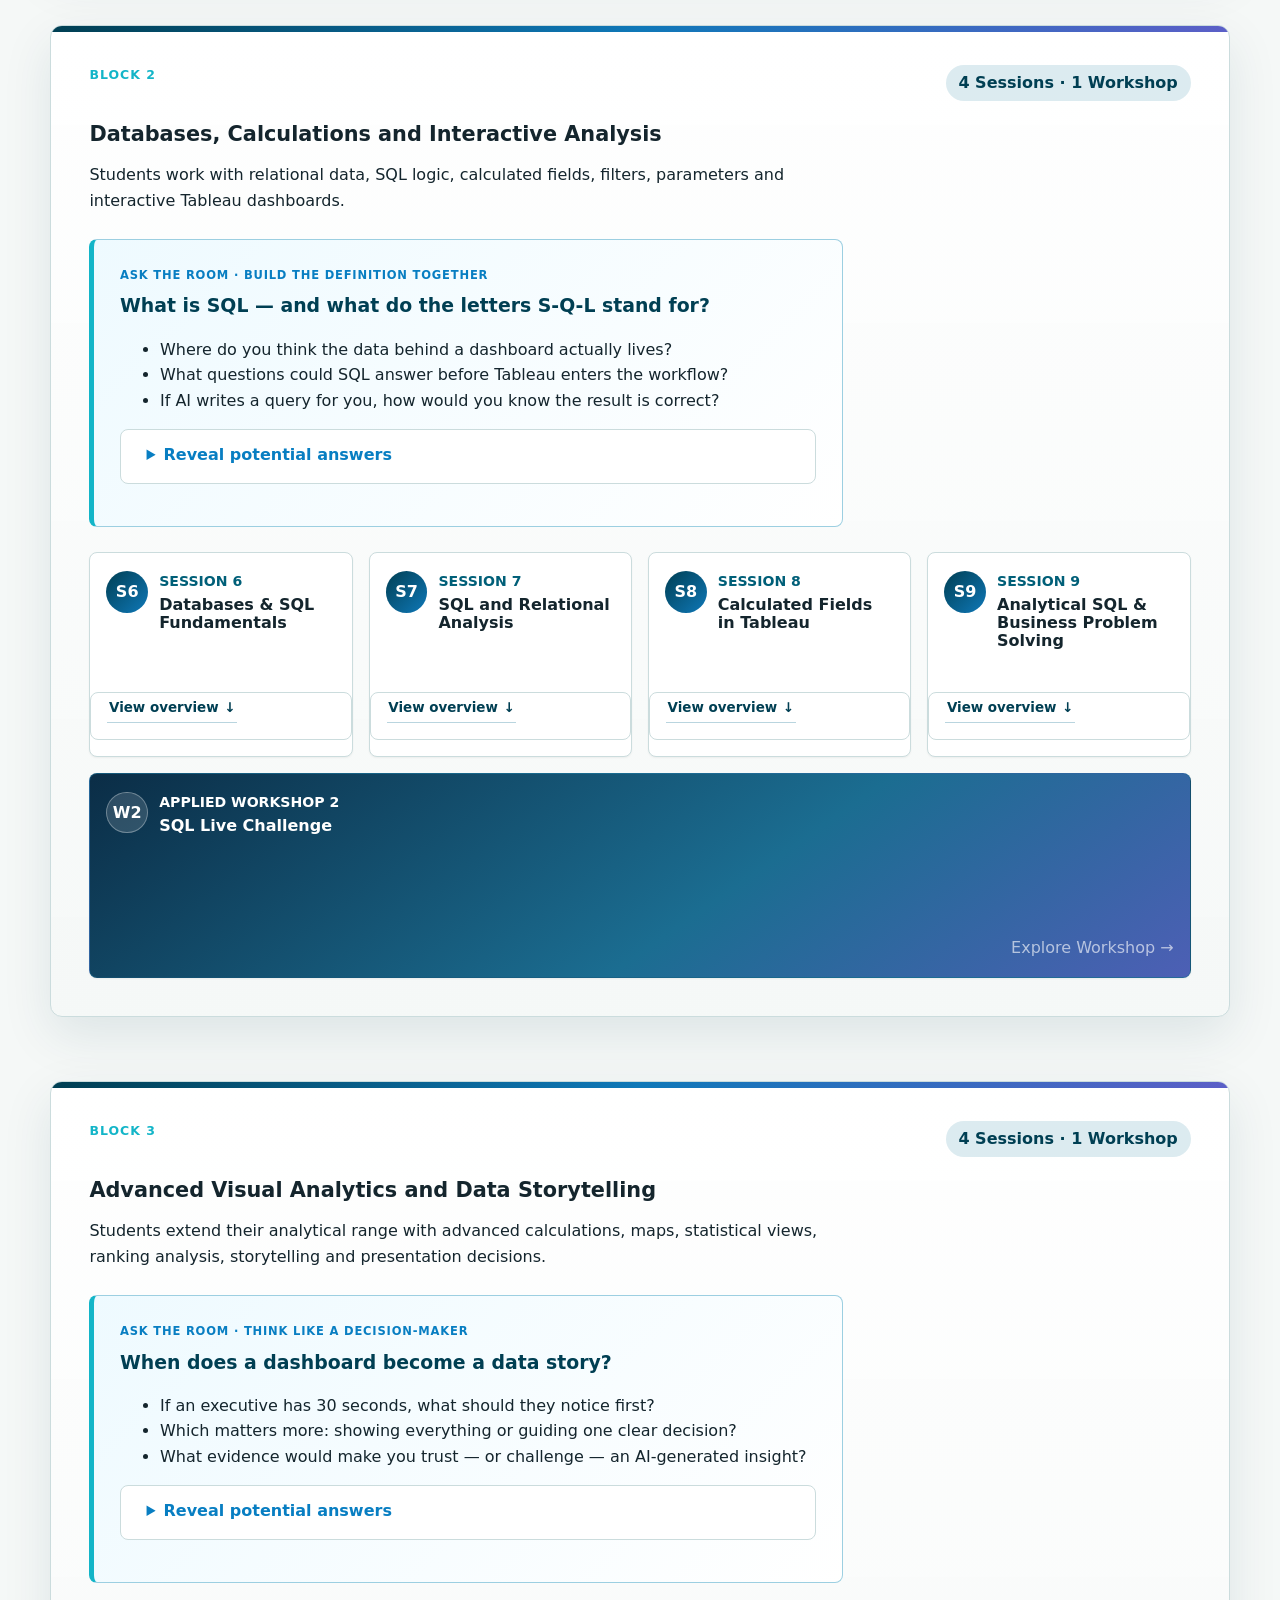
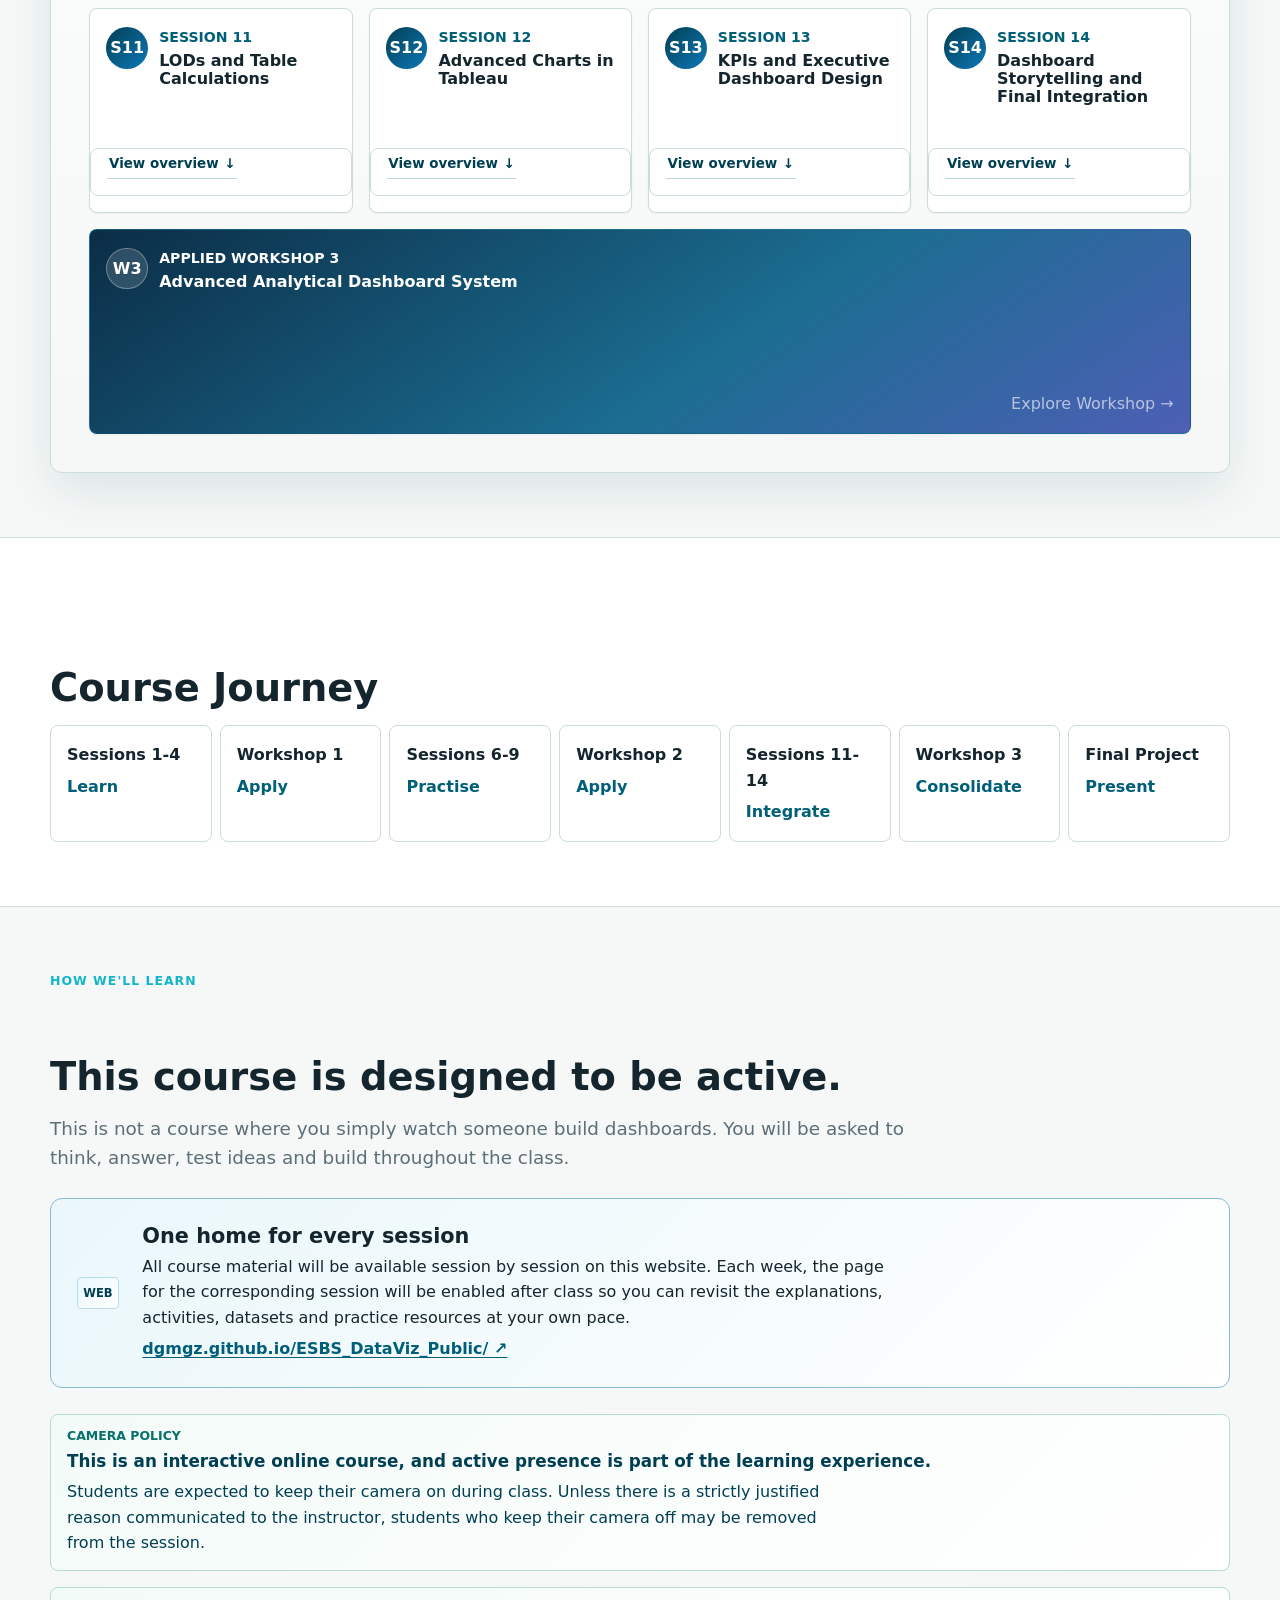
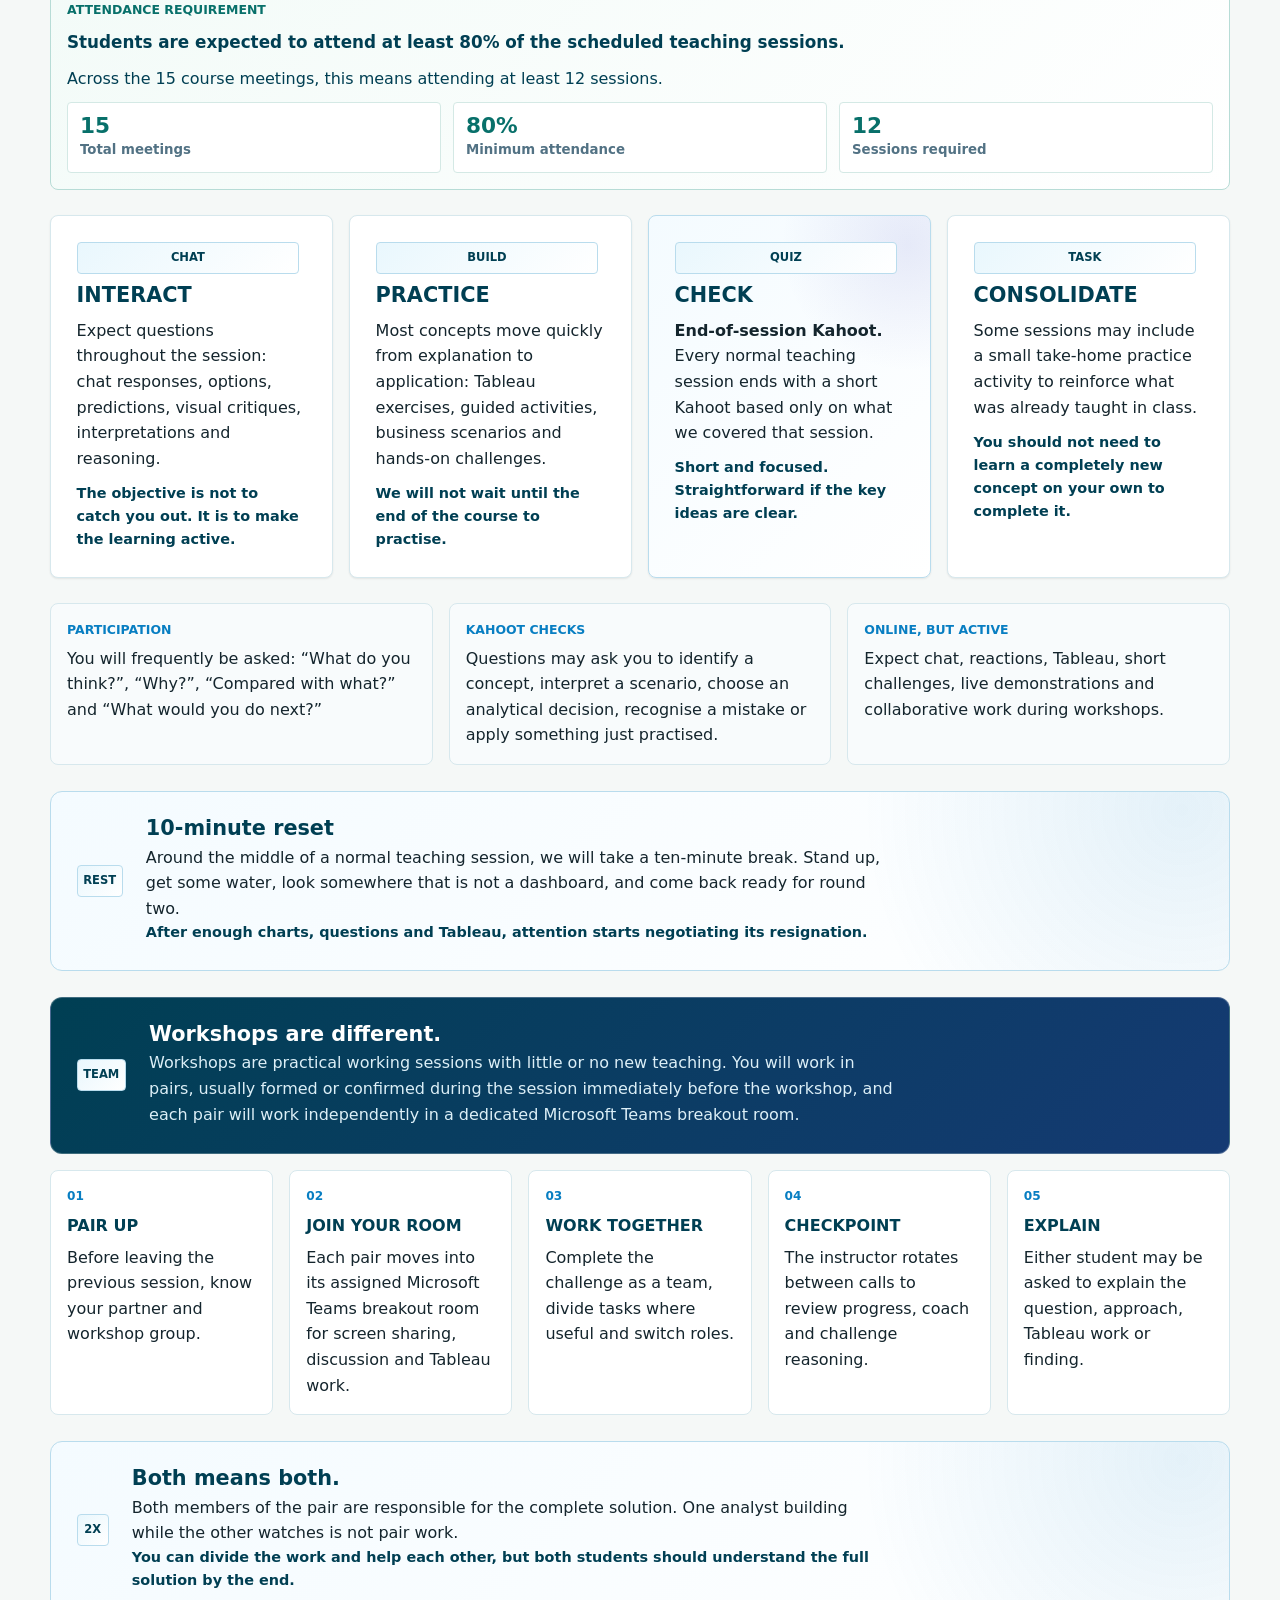
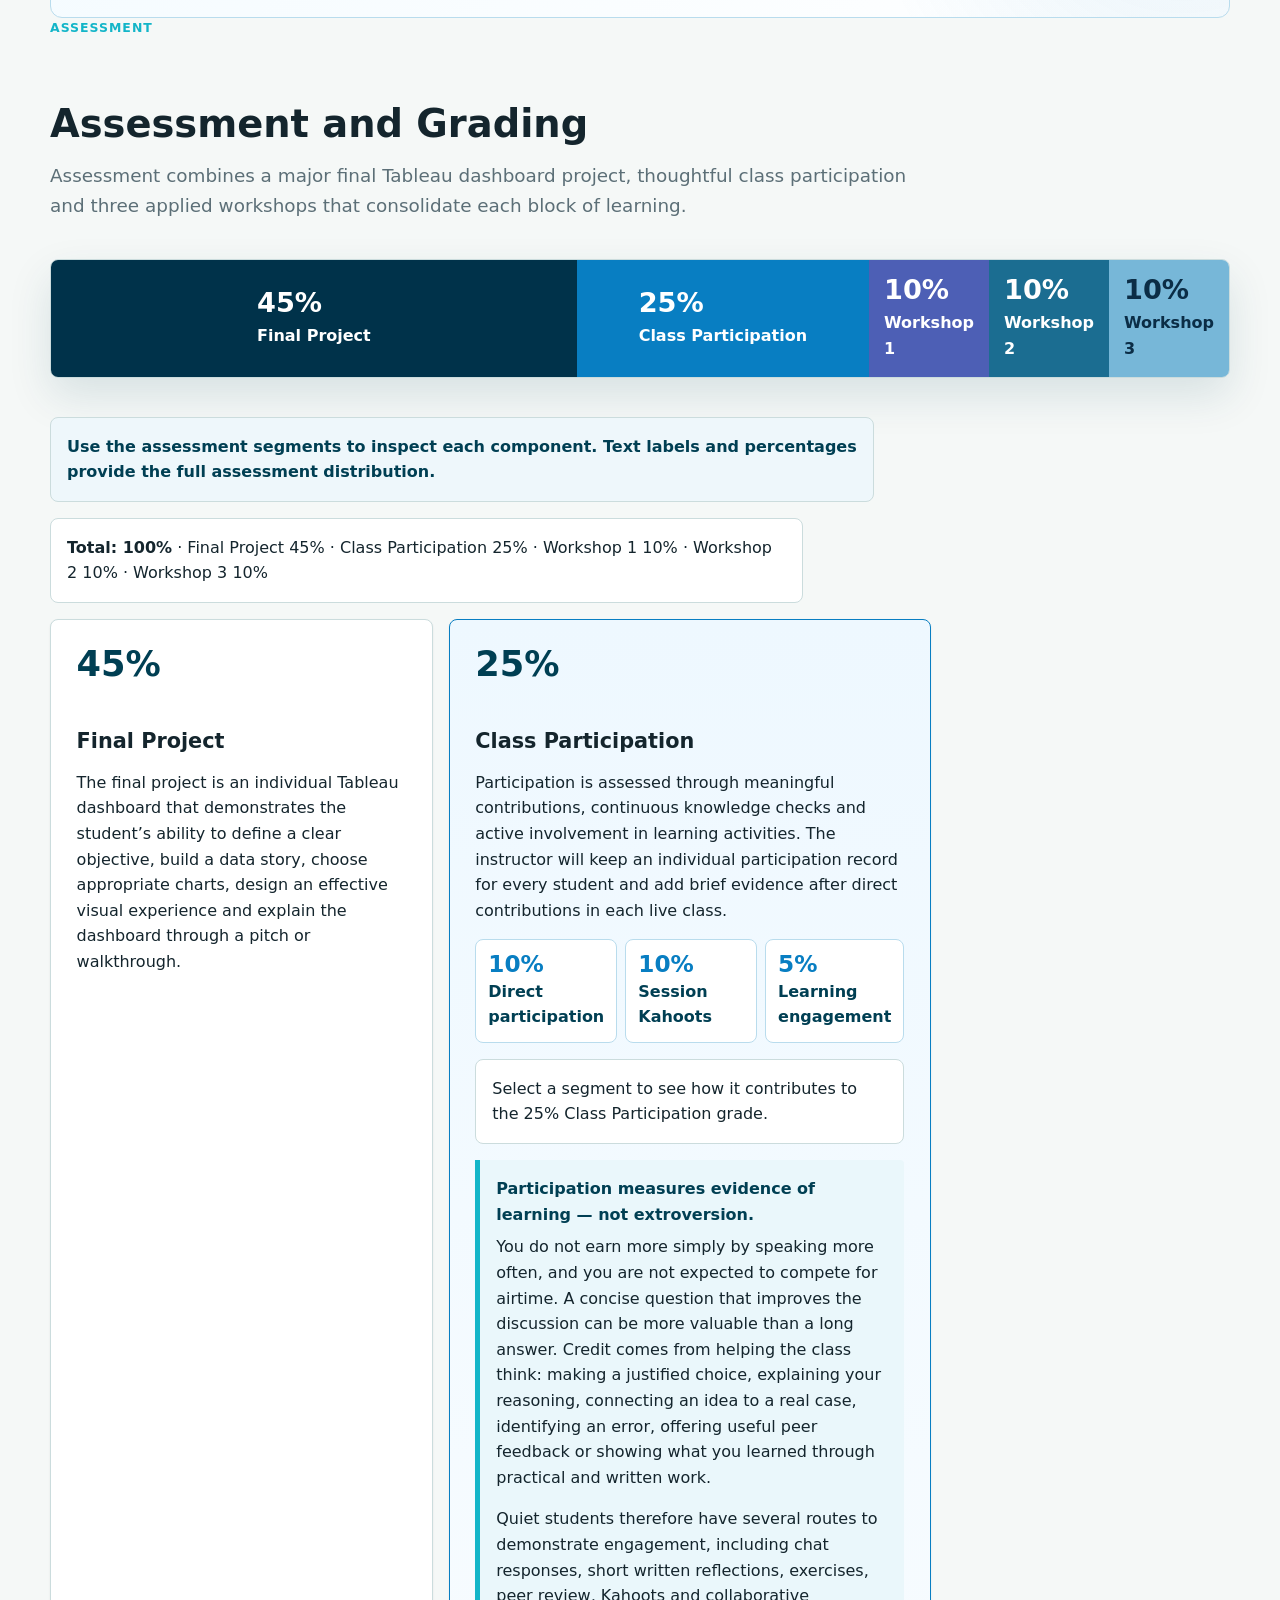
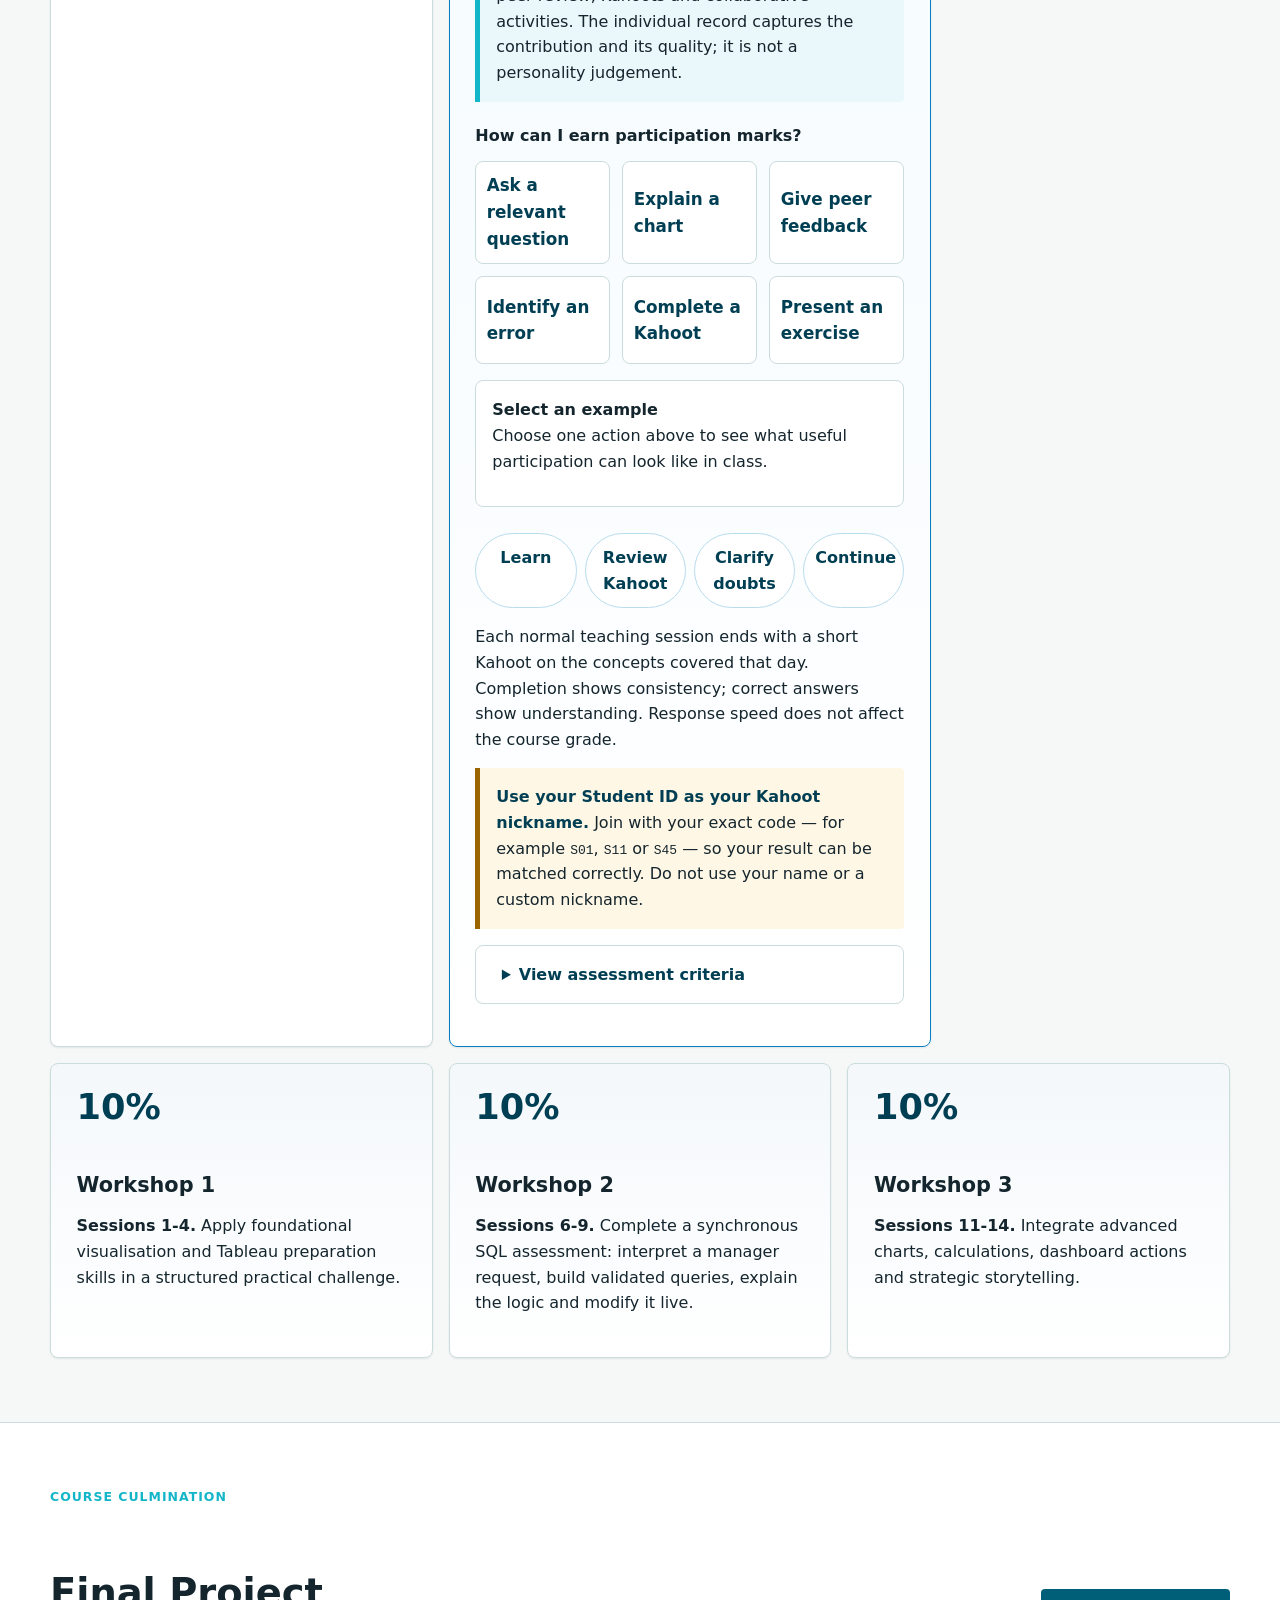
==== commit 391a8e85: "Publish sanitized student site from d2e2b14b21c9e54a65396fc2a75bc315f9fb83e3" ====
--- a/index.html
+++ b/index.html
@@ -20,7 +20,7 @@
           <button type="button" class="nav-menu-trigger" aria-expanded="false" aria-controls="sessions-menu">Sessions</button>
           <div class="nav-menu-panel" id="sessions-menu" hidden>
             <a href="sessions/session-01/index.html"><span>S01</span>From Raw Data to Insight</a>
-            <span class="publication-unavailable" aria-disabled="true" title="Coming soon"><span>S02</span>Getting Started with Tableau</span>
+            <a href="sessions/session-02/index.html"><span>S02</span>Getting Started with Tableau</a>
             <span class="publication-unavailable" aria-disabled="true" title="Coming soon"><span>S03</span>Visual Encoding and Essential Charts</span>
             <span class="publication-unavailable" aria-disabled="true" title="Coming soon"><span>S04</span>Preparing Trustworthy Data Models</span>
             <span class="publication-unavailable" aria-disabled="true" title="Coming soon"><span>S06</span>Databases &amp; SQL Fundamentals</span>
@@ -449,7 +449,7 @@
                   <ul><li>Tableau setup</li><li>CSV grain and data types</li><li>Dimensions and measures</li><li>Organise, build and publish</li></ul>
                 </div>
                 <p><strong>Learning outcome:</strong> prepare, organise and publish a first Tableau workbook using the course dataset.</p>
-                <span class="publication-unavailable" aria-disabled="true" title="Coming soon">Explore Session</span>
+                <a href="sessions/session-02/index.html">Explore Session</a>
               </div>
             </details>
           </article>
